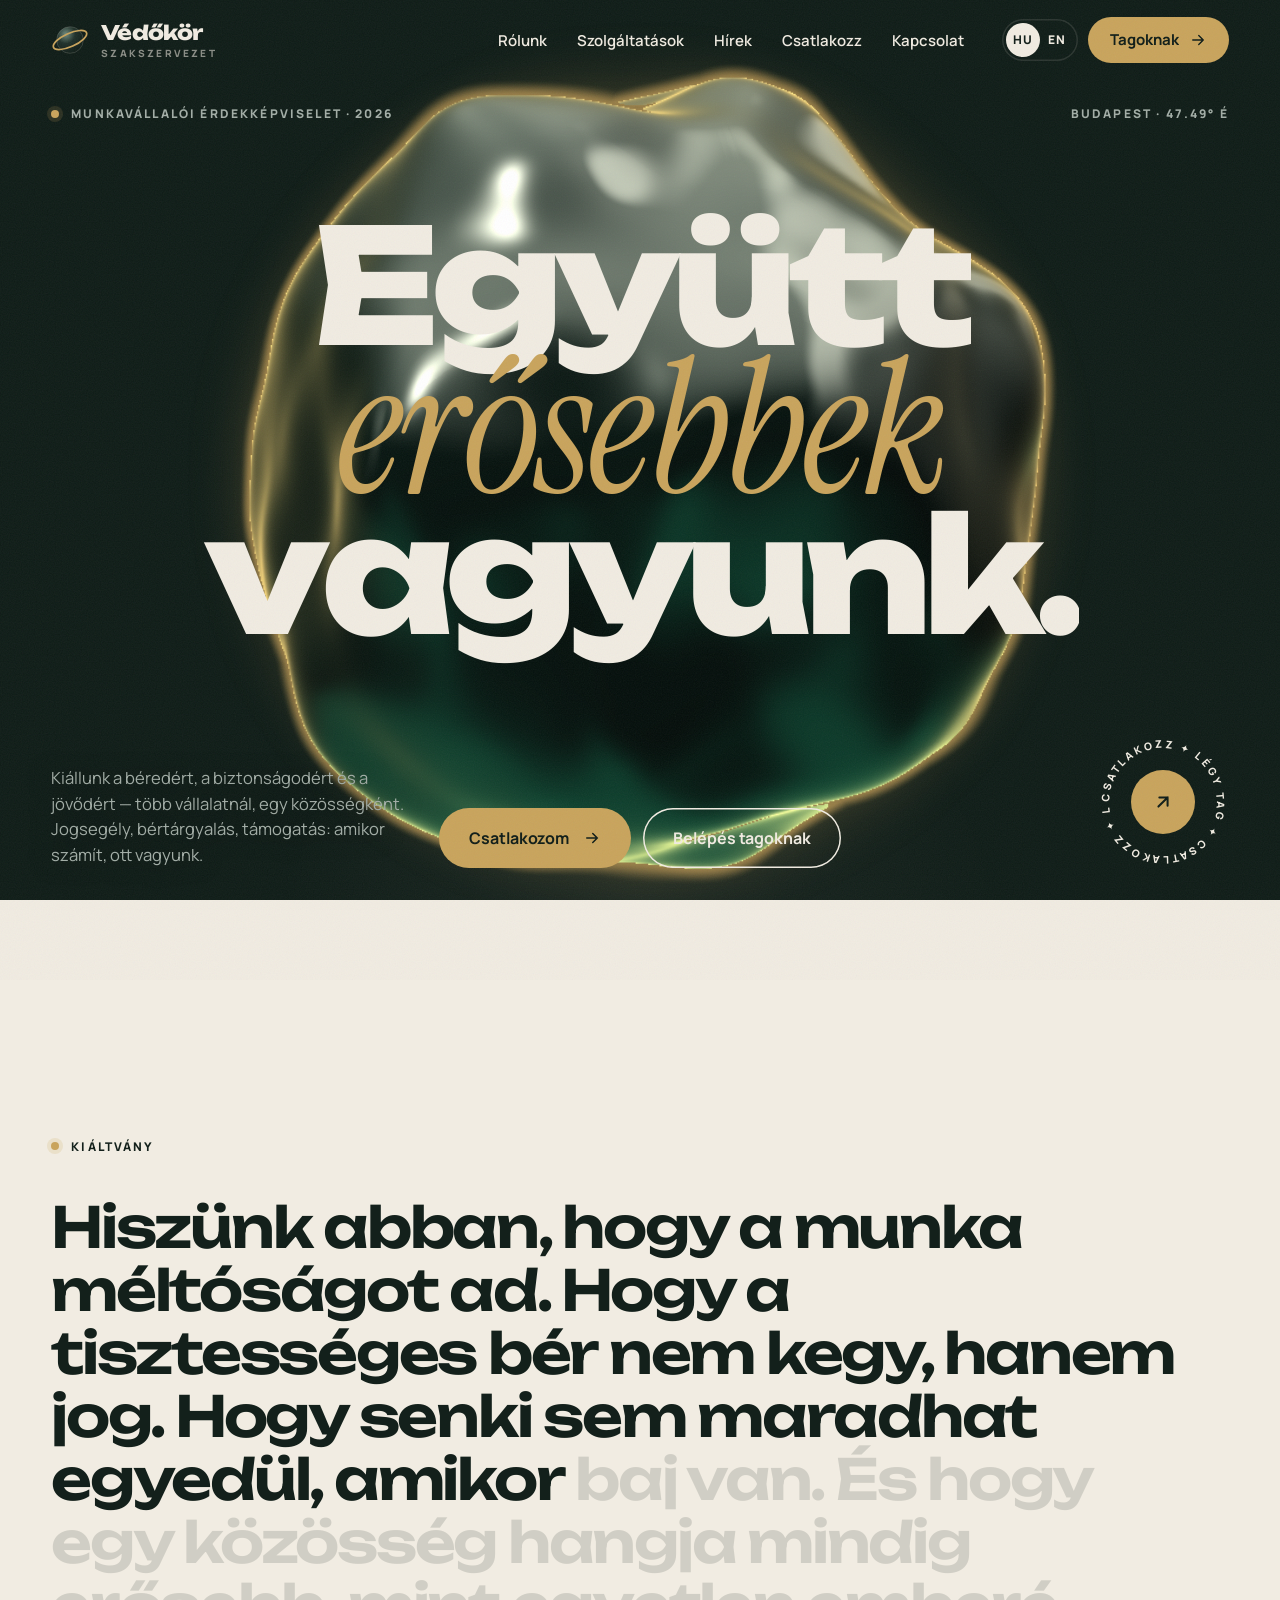
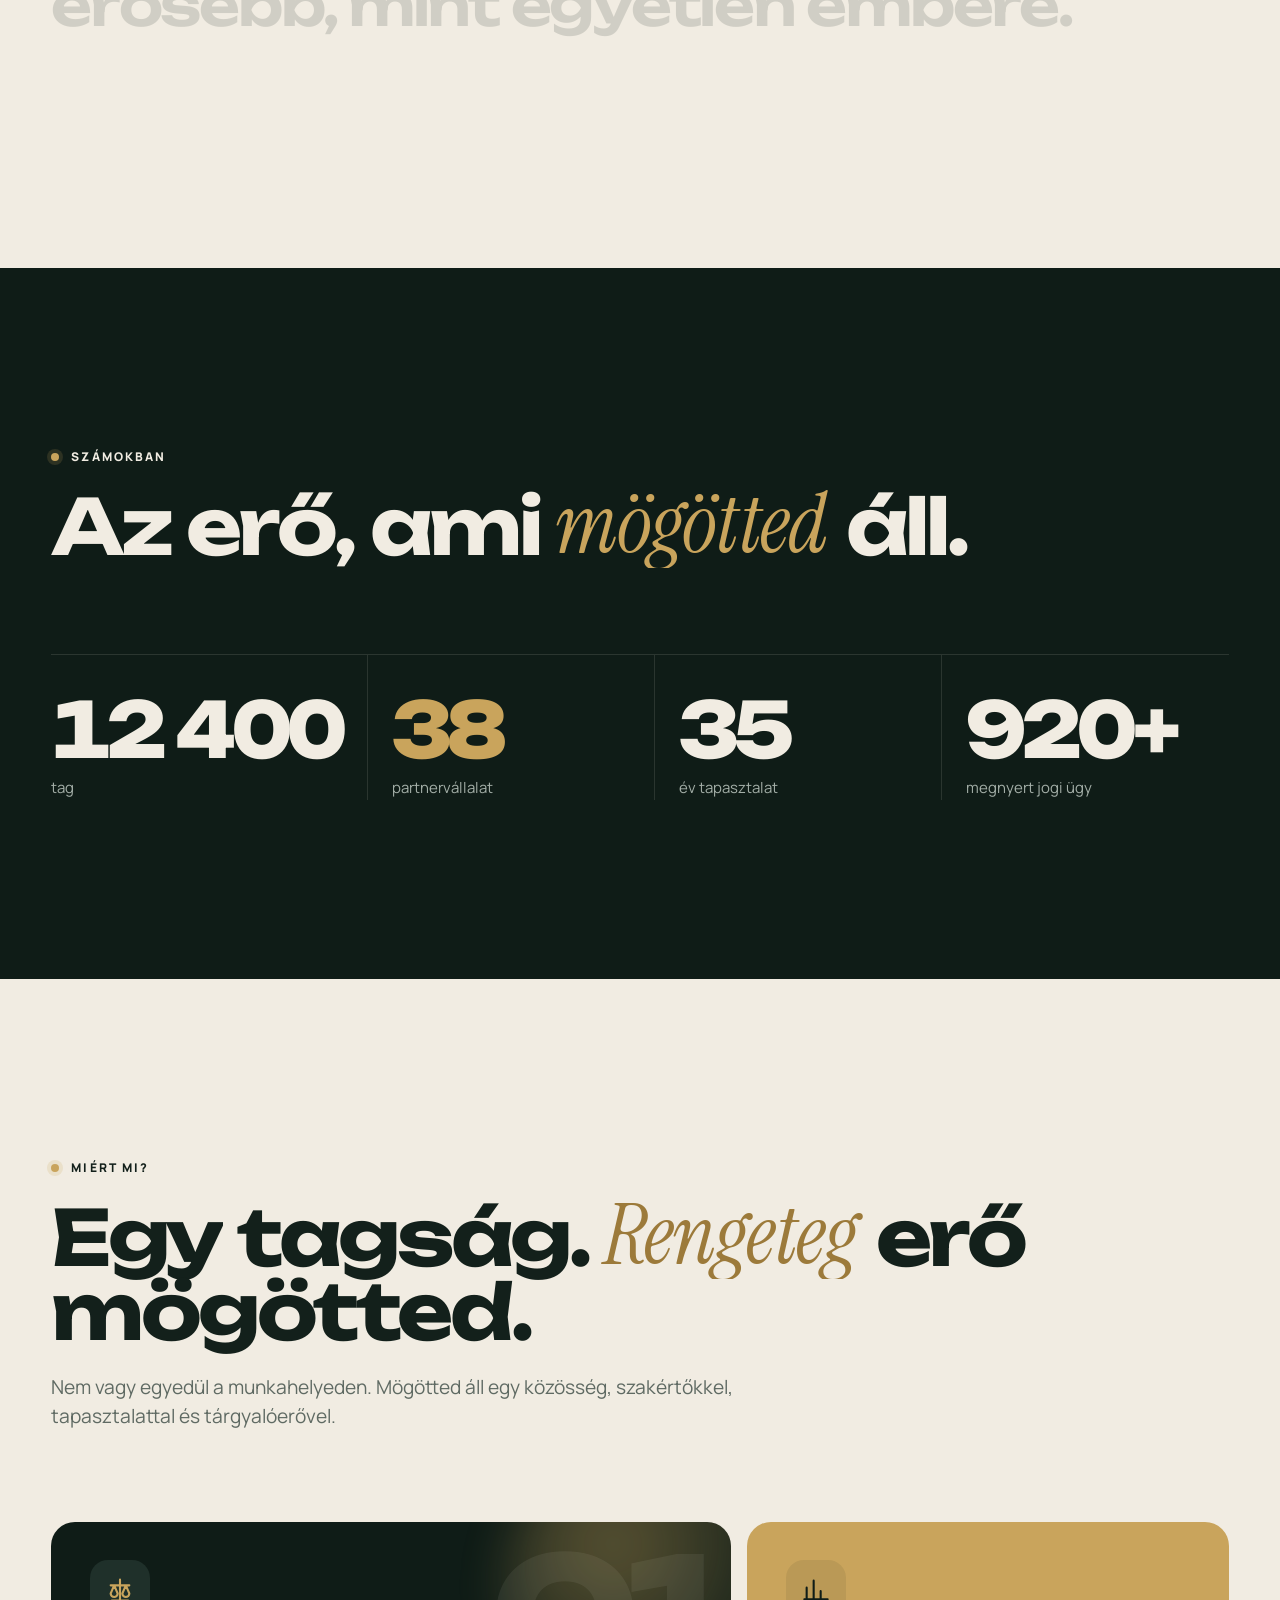
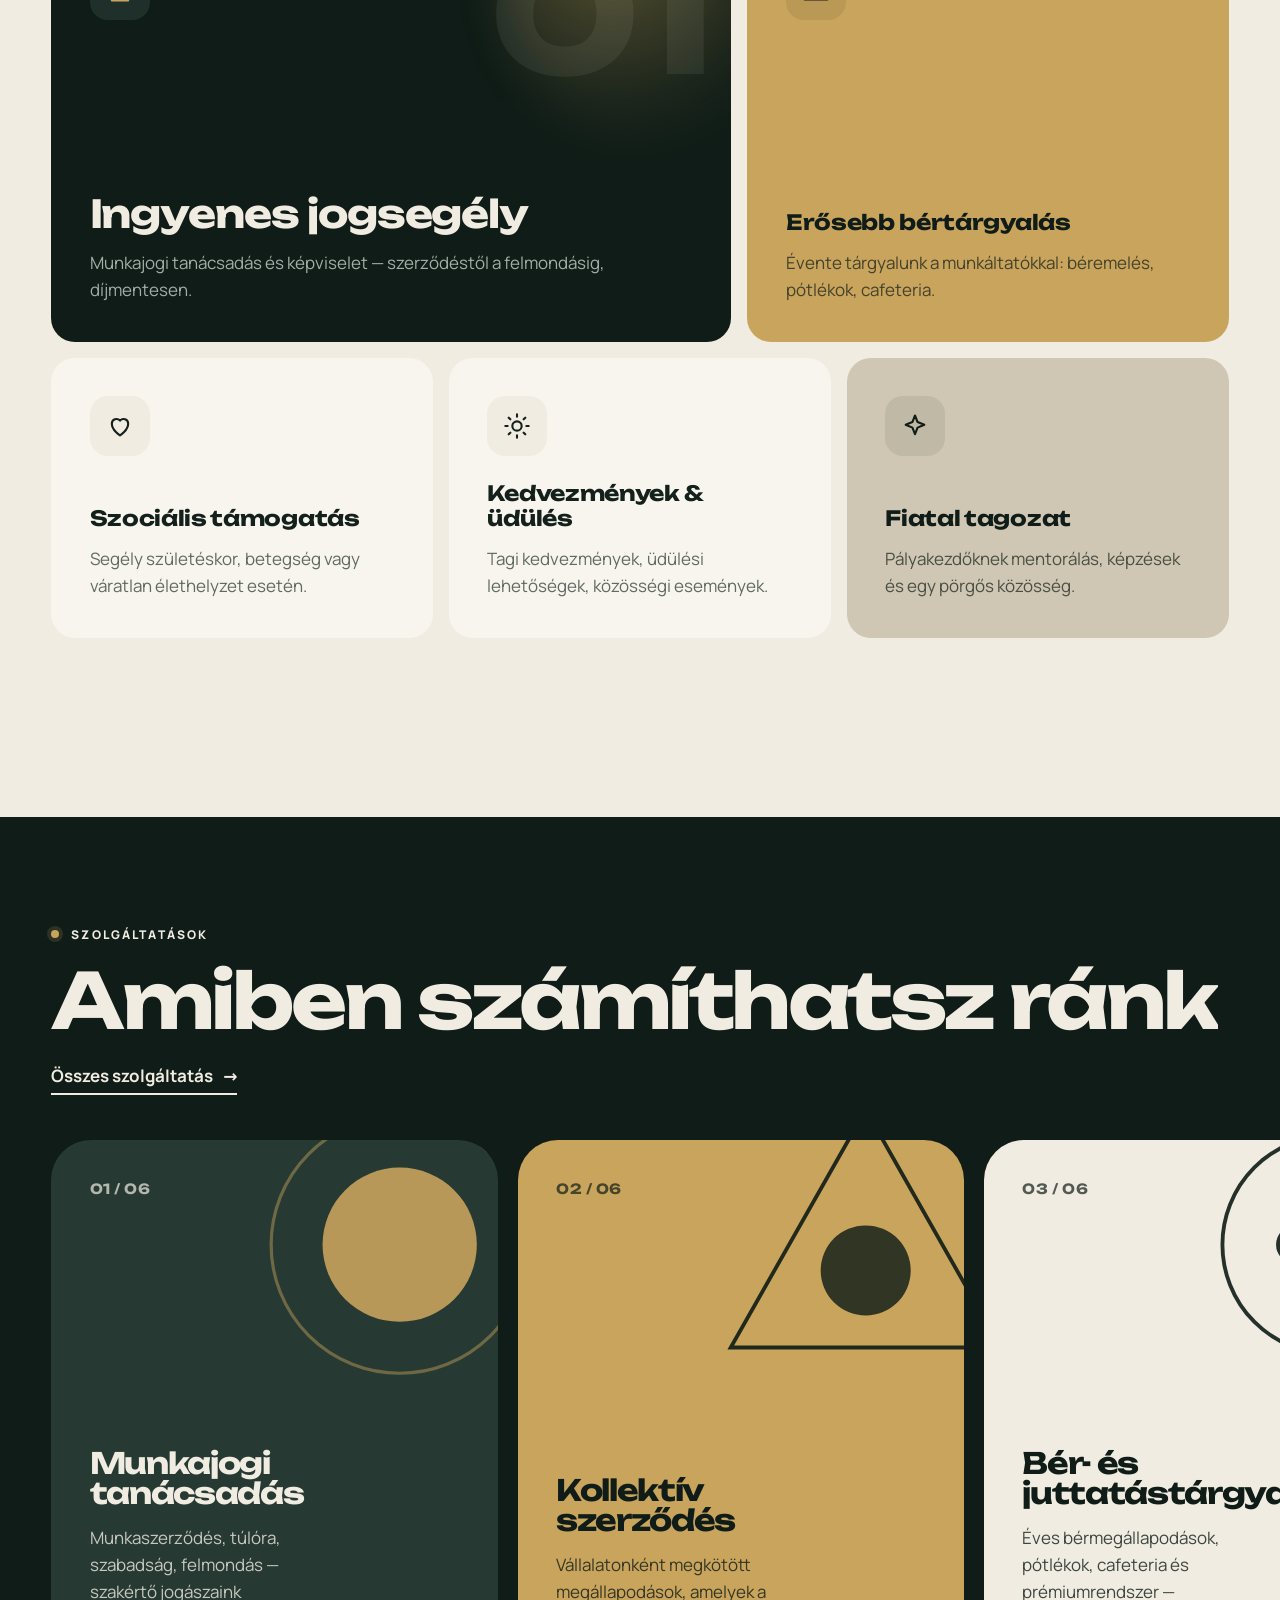
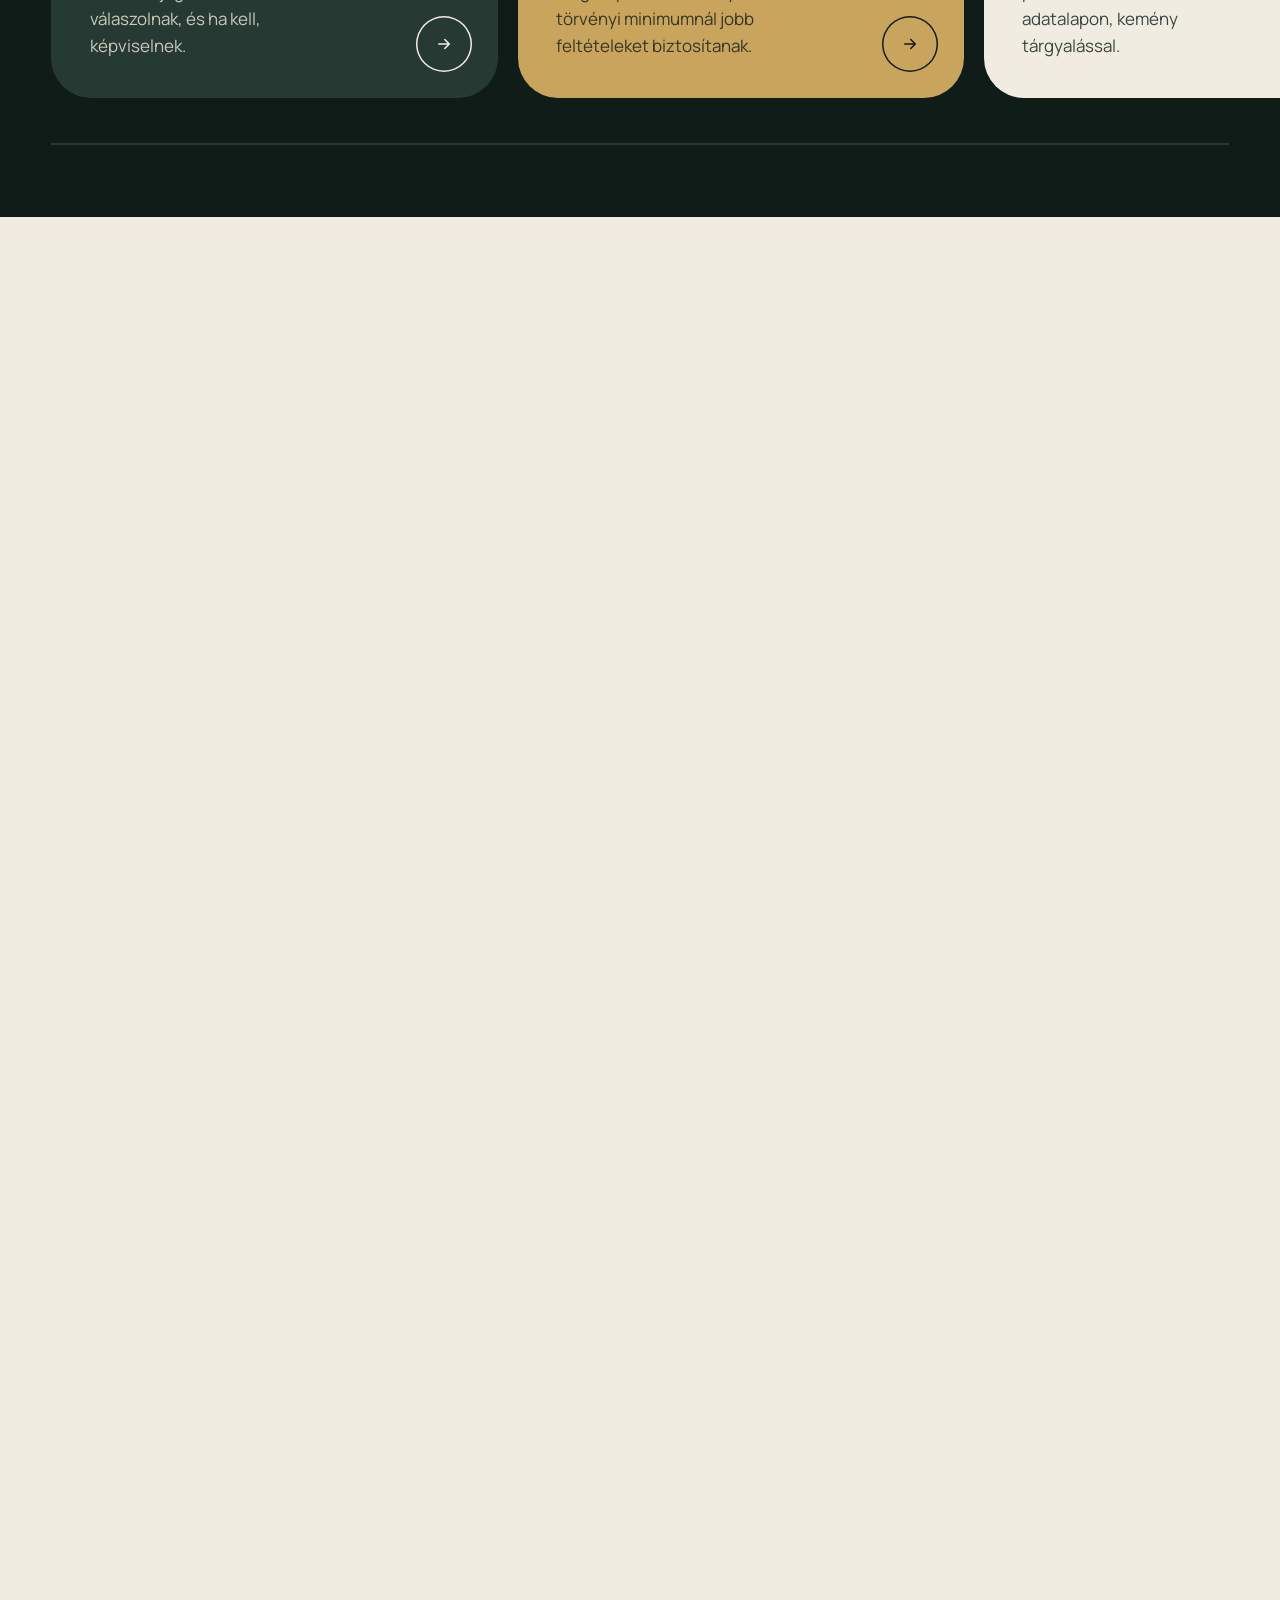
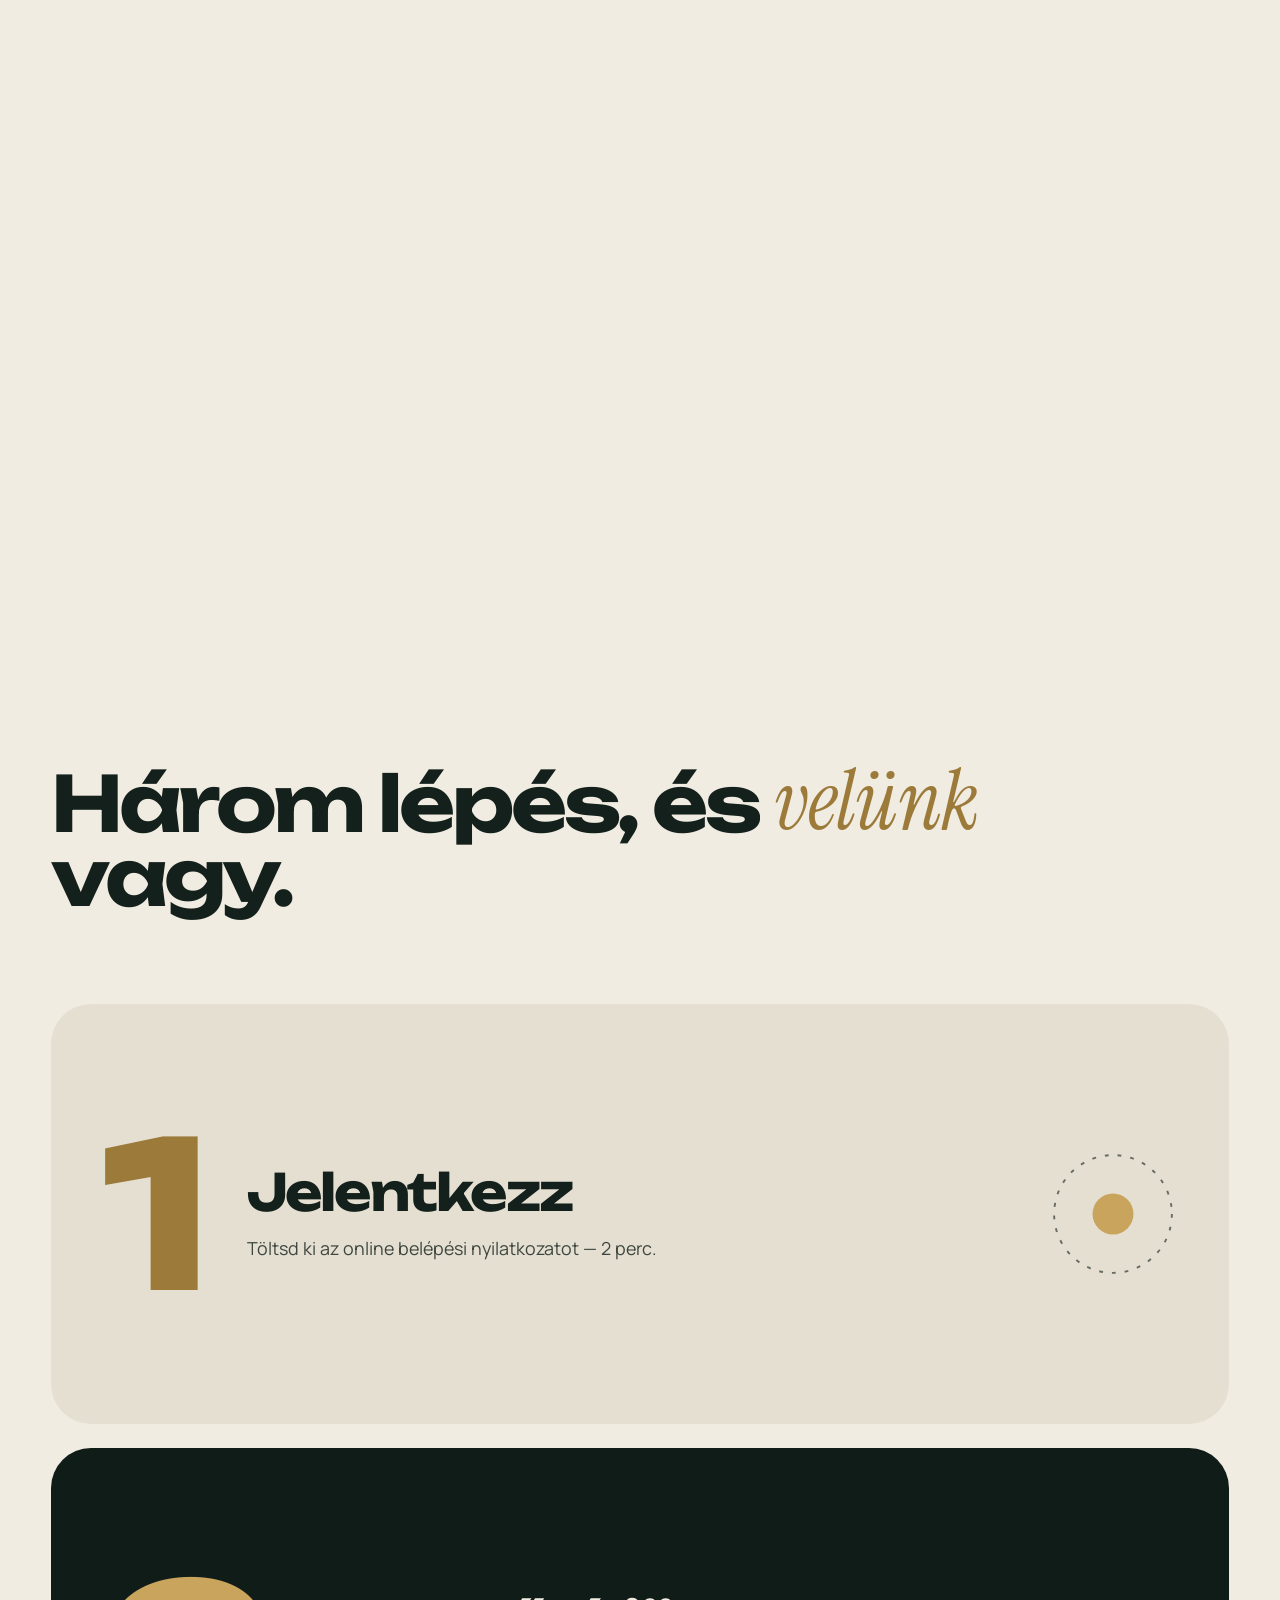
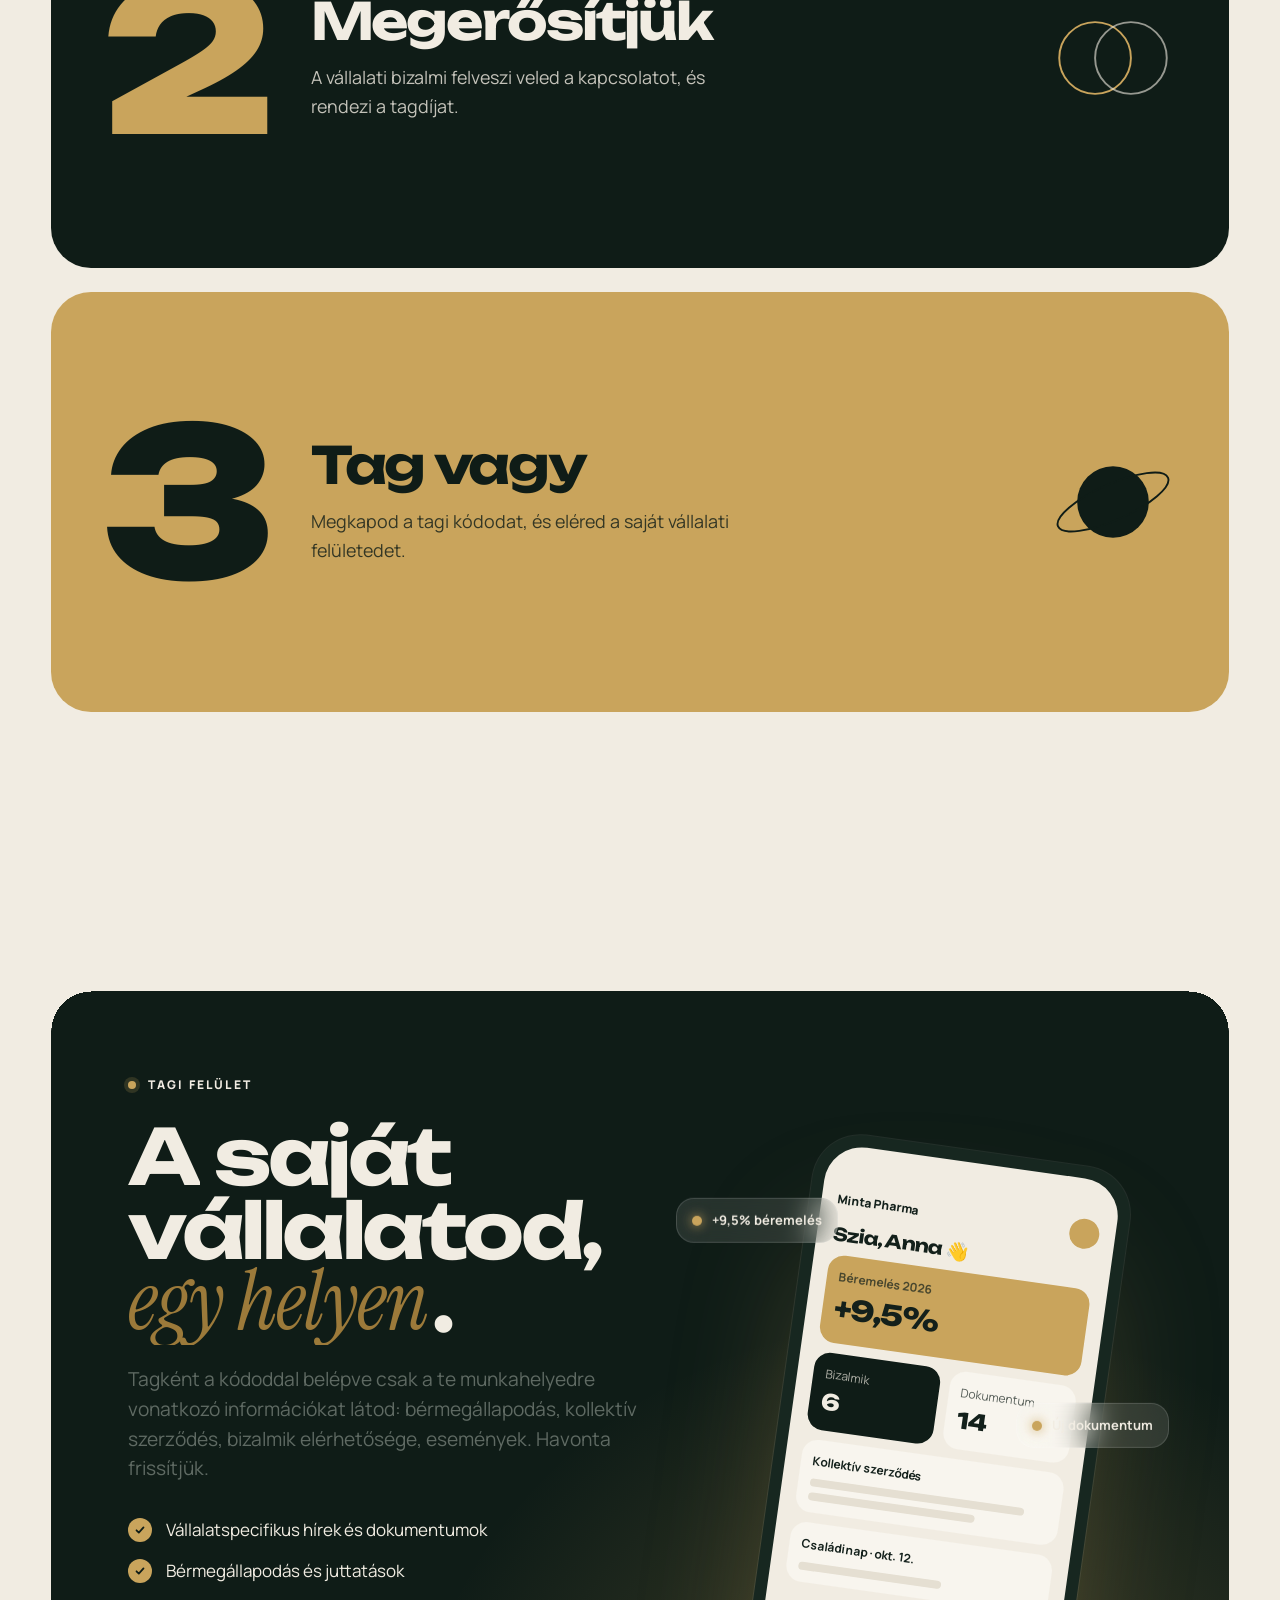
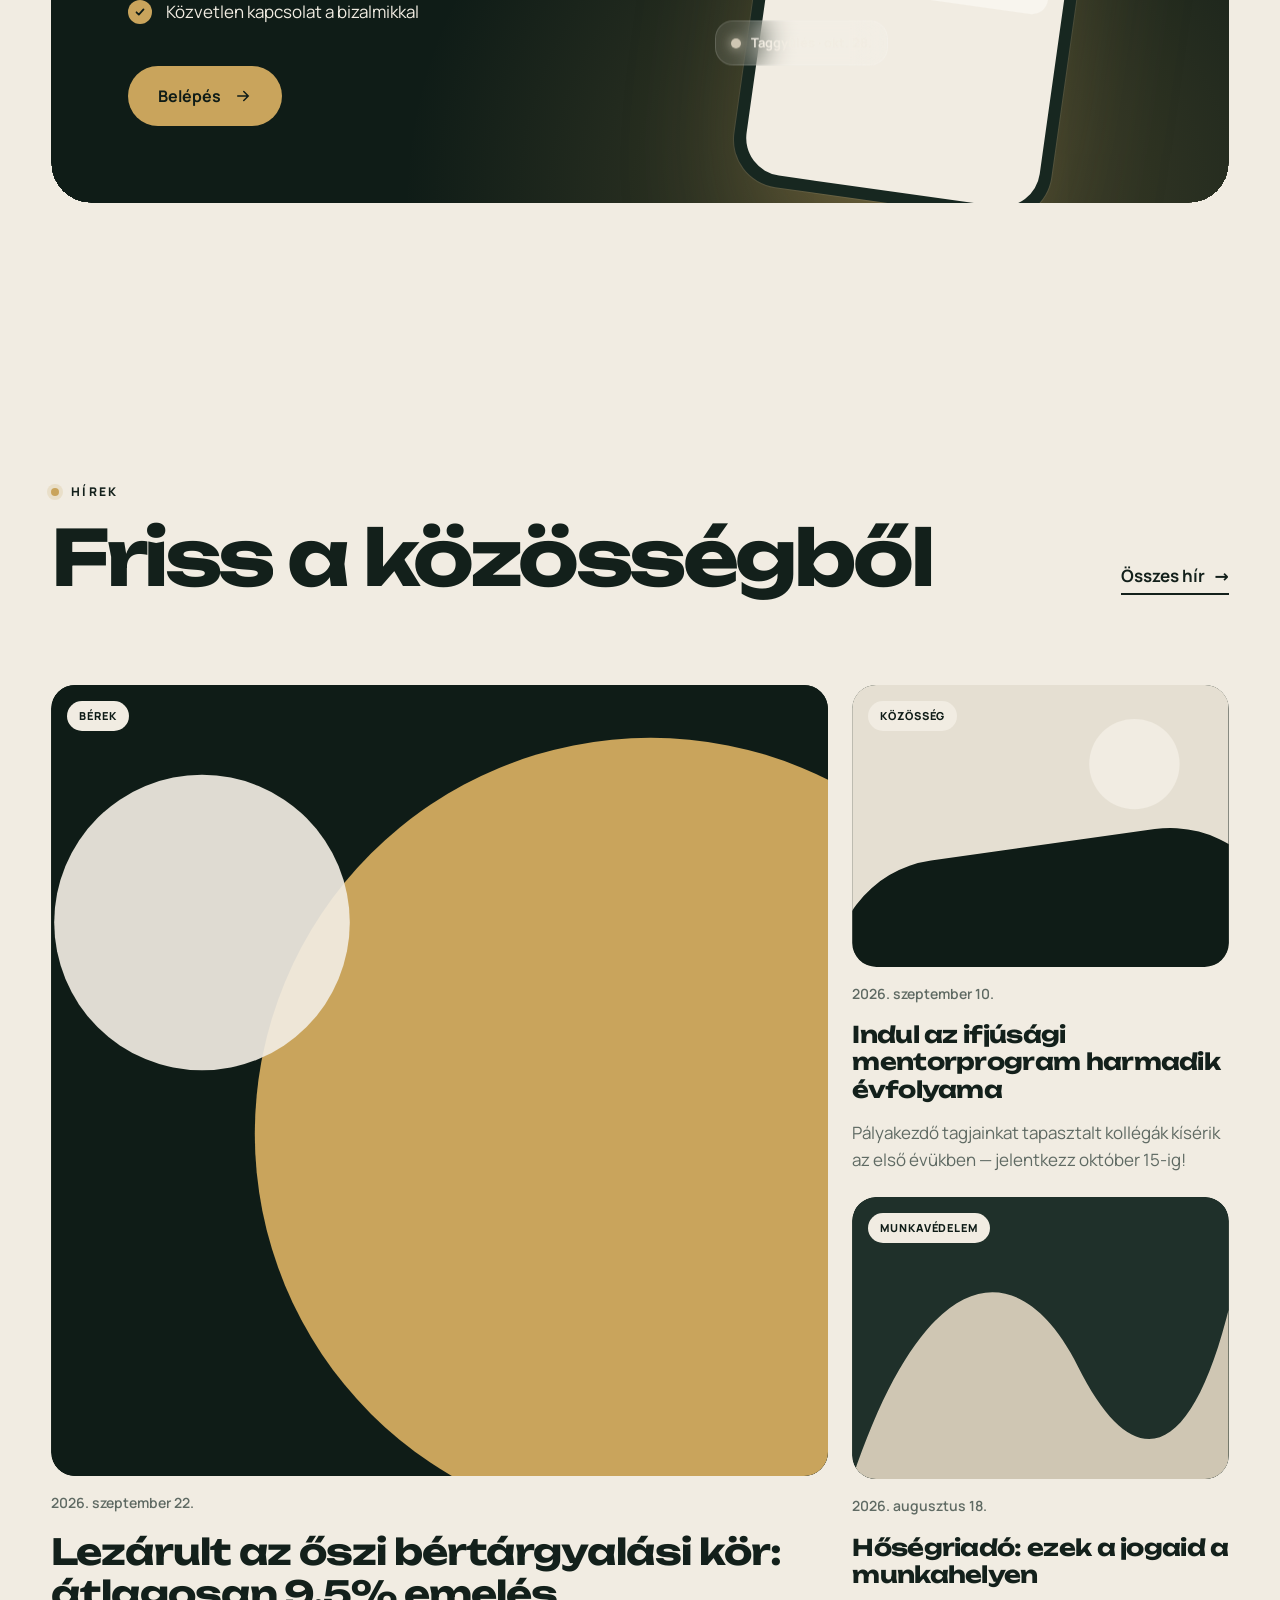
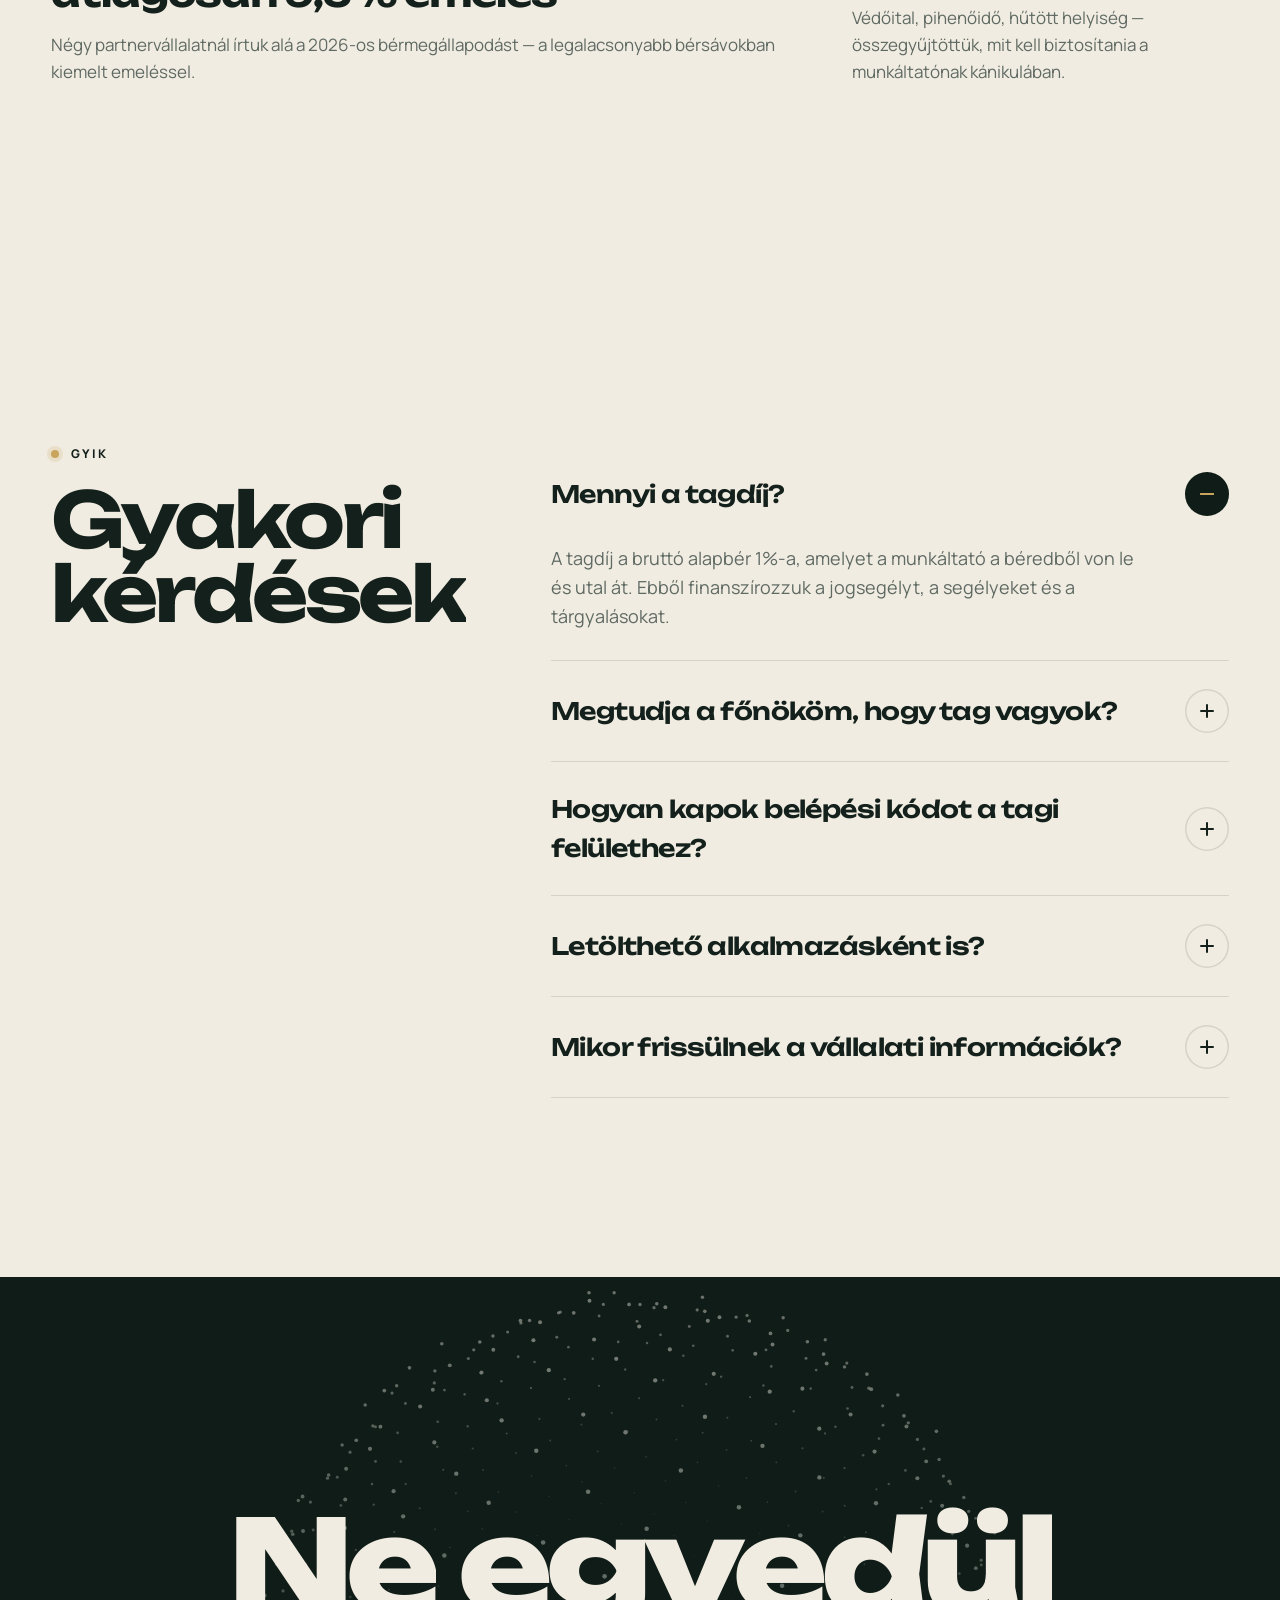
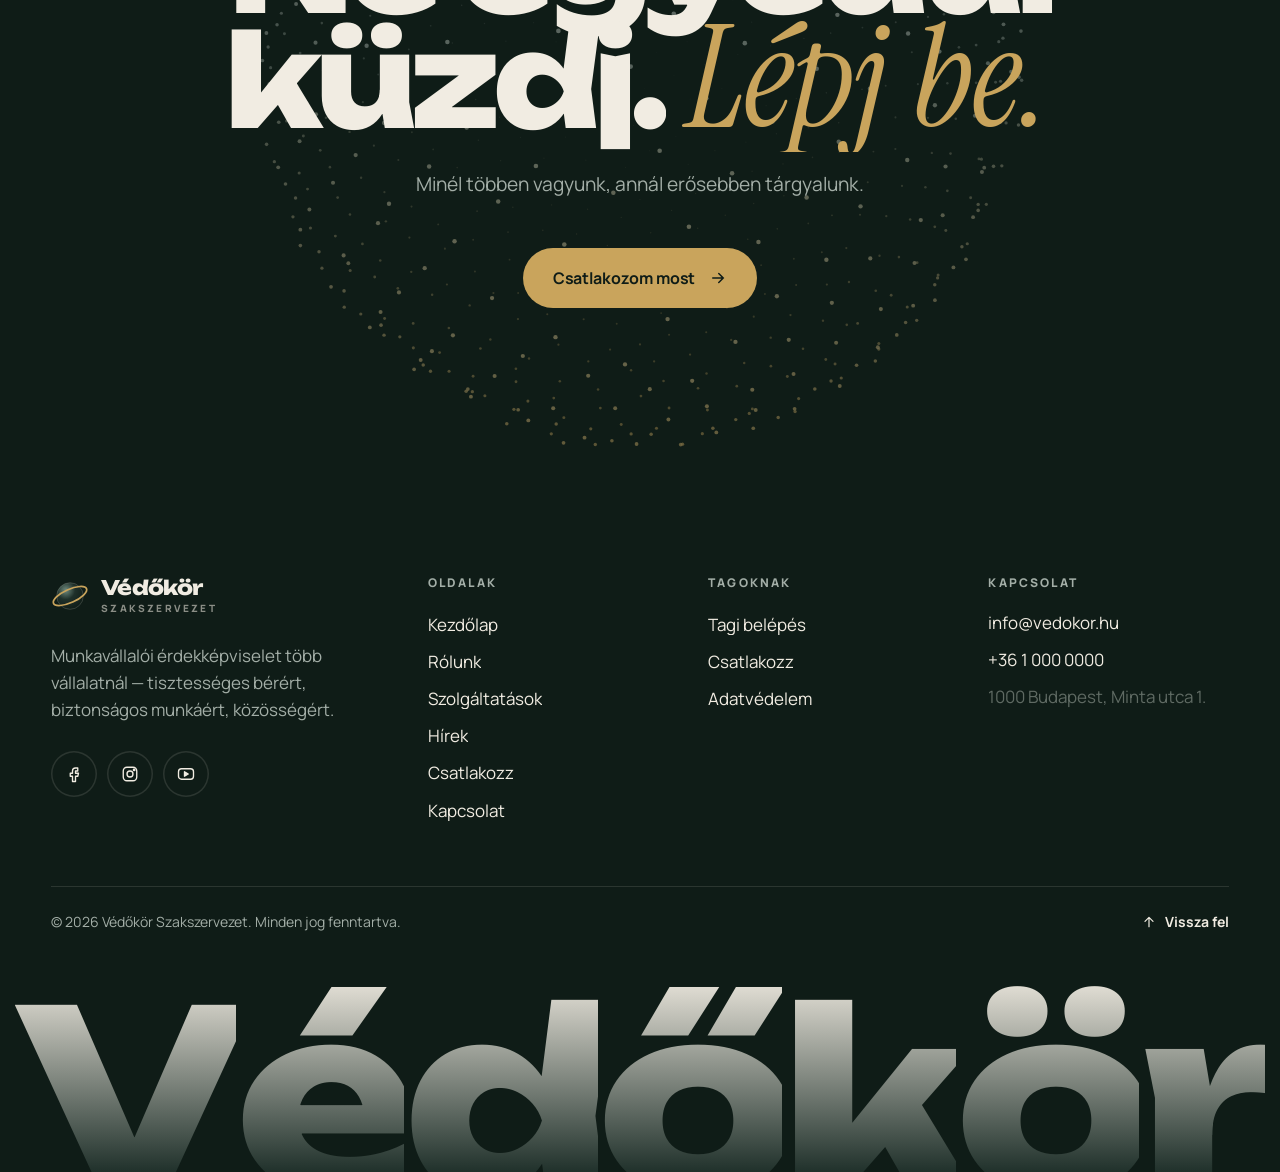
==== index.html @ 0ac4b4dc "Hero teljesítmény-optimalizálás változatlan kinézettel - WebGL gömb: pixelkeret (retina helyett fels" ====
<!doctype html>
<html lang="hu" class="no-js">
<head>
  <meta charset="utf-8">
  <meta name="viewport" content="width=device-width, initial-scale=1, viewport-fit=cover">
  <title>Védőkör Szakszervezet</title>
  <meta name="description" content="Munkavállalói érdekképviselet több vállalatnál — jogsegély, bértárgyalás, szociális támogatás és vállalatonkénti tagi felület.">
  <meta name="theme-color" content="#0f1c17">
  <link rel="canonical" href="https://protection-orb.vercel.app/">
  <meta property="og:type" content="website">
  <meta property="og:site_name" content="Védőkör Szakszervezet">
  <meta property="og:title" content="Védőkör Szakszervezet — Együtt erősebbek vagyunk">
  <meta property="og:description" content="Munkavállalói érdekképviselet több vállalatnál — jogsegély, bértárgyalás, szociális támogatás és vállalatonkénti tagi felület.">
  <meta property="og:url" content="https://protection-orb.vercel.app/">
  <meta property="og:image" content="https://protection-orb.vercel.app/assets/img/og.png">
  <meta property="og:locale" content="hu_HU">
  <meta property="og:locale:alternate" content="en_GB">
  <meta name="twitter:card" content="summary_large_image">
  <link rel="manifest" href="manifest.webmanifest">
  <link rel="icon" href="assets/img/icon.svg" type="image/svg+xml">
  <link rel="apple-touch-icon" href="assets/img/icon-192.png">
  <link rel="preload" href="assets/fonts/Unbounded-normal-latin.woff2" as="font" type="font/woff2" crossorigin>
  <link rel="preload" href="assets/fonts/Manrope-normal-latin.woff2" as="font" type="font/woff2" crossorigin>
  <link rel="stylesheet" href="assets/css/fonts.css?v=8">
  <link rel="stylesheet" href="assets/css/style.css?v=8">
</head>
<body data-page="home">
<main id="main">

  <!-- HERO -->
  <section class="hero dark hero-intro">
    <div class="hero-gl" aria-hidden="true"><canvas data-gl-orb></canvas></div>
    <div class="container hero-inner">
      <div class="hero-top">
        <span class="eyebrow" data-i18n="hero.eyebrow"></span>
        <span data-i18n="hero.loc"></span>
      </div>
      <h1 class="hero-title" data-split="chars" data-split-manual data-i18n-html="hero.title"></h1>
      <div class="hero-foot">
        <p class="lead" data-i18n="hero.lead"></p>
        <div class="hero-ctas">
          <a class="btn btn--volt" href="join.html" data-magnetic><span class="roll"><span data-i18n="hero.cta.join"></span></span><svg class="arrow" width="18" height="18" viewBox="0 0 24 24" fill="none" stroke="currentColor" stroke-width="2" stroke-linecap="round"><path d="M5 12h14M13 6l6 6-6 6"/></svg></a>
          <a class="btn btn--ghost" href="login.html" data-magnetic><span class="roll"><span data-i18n="hero.cta.members"></span></span></a>
        </div>
        <a class="hero-badge" href="join.html" data-magnetic="0.25" data-i18n-attr="aria-label:hero.cta.join">
          <svg class="ring" viewBox="0 0 132 132" aria-hidden="true"><defs><path id="circ" d="M66 66 m-54 0 a54 54 0 1 1 108 0 a54 54 0 1 1 -108 0"/></defs><text><textPath href="#circ" data-i18n="hero.badge"></textPath></text></svg>
          <span class="core"><svg width="22" height="22" viewBox="0 0 24 24" fill="none" stroke="currentColor" stroke-width="2.2" stroke-linecap="round"><path d="M7 17 17 7M8 7h9v9"/></svg></span>
        </a>
      </div>
    </div>
  </section>


  <!-- MANIFESTO -->
  <section class="manifesto">
    <div class="container">
      <span class="eyebrow reveal" data-i18n="manifesto.eyebrow"></span>
      <p class="manifesto-text" data-manifesto data-i18n="manifesto.text"></p>
    </div>
  </section>

  <!-- NUMBERS -->
  <section class="section dark">
    <div class="container">
      <div class="section-head">
        <span class="eyebrow reveal" data-i18n="numbers.eyebrow"></span>
        <h2 class="h-l" data-split data-i18n-html="numbers.title"></h2>
      </div>
      <div class="numbers">
        <div class="num reveal"><b data-count="12400"></b><span data-i18n="stats.members"></span></div>
        <div class="num reveal" style="--d:.1s"><b data-count="38"></b><span data-i18n="stats.companies"></span></div>
        <div class="num reveal" style="--d:.2s"><b data-count="35"></b><span data-i18n="stats.years"></span></div>
        <div class="num reveal" style="--d:.3s"><b data-count="920" data-suffix="+"></b><span data-i18n="stats.cases"></span></div>
      </div>
    </div>
  </section>

  <!-- WHY / BENTO -->
  <section class="section">
    <div class="container">
      <div class="section-head">
        <span class="eyebrow reveal" data-i18n="why.eyebrow"></span>
        <h2 class="h-l" data-split data-i18n-html="why.title"></h2>
        <p class="lead muted reveal" data-i18n="why.lead"></p>
      </div>
      <div class="bento">
        <article class="card card--span-7 card--ink card--feature reveal" data-tilt>
          <span class="card-orb" aria-hidden="true"></span>
          <span class="big-num" aria-hidden="true">01</span>
          <div class="icon"><svg viewBox="0 0 24 24" fill="none" stroke="currentColor" stroke-width="1.8" stroke-linecap="round" stroke-linejoin="round"><path d="M12 3v18M5 21h14M4 8h16M7 8l-3 7a3 3 0 0 0 6 0L7 8Zm10 0-3 7a3 3 0 0 0 6 0l-3-7Z"/></svg></div>
          <h3 class="h-m" data-i18n="why.1.t"></h3>
          <p data-i18n="why.1.d"></p>
        </article>
        <article class="card card--span-5 card--volt reveal" style="--d:.1s" data-tilt>
          <div class="icon"><svg viewBox="0 0 24 24" fill="none" stroke="currentColor" stroke-width="1.8" stroke-linecap="round" stroke-linejoin="round"><path d="M4 20V10M10 20V4M16 20v-7M22 20H2"/></svg></div>
          <h3 class="h-s" data-i18n="why.2.t"></h3>
          <p data-i18n="why.2.d"></p>
        </article>
        <article class="card card--span-4 reveal" data-tilt>
          <div class="icon"><svg viewBox="0 0 24 24" fill="none" stroke="currentColor" stroke-width="1.8" stroke-linecap="round" stroke-linejoin="round"><path d="M12 20s-7-4.4-7-10a4 4 0 0 1 7-2.6A4 4 0 0 1 19 10c0 5.6-7 10-7 10Z"/></svg></div>
          <h3 class="h-s" data-i18n="why.3.t"></h3>
          <p data-i18n="why.3.d"></p>
        </article>
        <article class="card card--span-4 reveal" style="--d:.1s" data-tilt>
          <div class="icon"><svg viewBox="0 0 24 24" fill="none" stroke="currentColor" stroke-width="1.8" stroke-linecap="round" stroke-linejoin="round"><circle cx="12" cy="12" r="4"/><path d="M12 2v2M12 20v2M4.9 4.9l1.4 1.4M17.7 17.7l1.4 1.4M2 12h2M20 12h2M4.9 19.1l1.4-1.4M17.7 6.3l1.4-1.4"/></svg></div>
          <h3 class="h-s" data-i18n="why.4.t"></h3>
          <p data-i18n="why.4.d"></p>
        </article>
        <article class="card card--span-4 card--violet reveal" style="--d:.2s" data-tilt>
          <div class="icon"><svg viewBox="0 0 24 24" fill="none" stroke="currentColor" stroke-width="1.8" stroke-linecap="round" stroke-linejoin="round"><path d="M12 3l2.2 5.6L20 11l-5.8 2.4L12 19l-2.2-5.6L4 11l5.8-2.4L12 3Z"/></svg></div>
          <h3 class="h-s" data-i18n="why.5.t"></h3>
          <p data-i18n="why.5.d"></p>
        </article>
      </div>
    </div>
  </section>

  <!-- SERVICES: horizontal -->
  <section class="hs dark" data-hs aria-labelledby="svc-title">
    <div class="container hs-head">
      <div style="display:grid;gap:20px">
        <span class="eyebrow" data-i18n="svc.eyebrow"></span>
        <h2 class="h-l" id="svc-title" data-split data-i18n="svc.title"></h2>
      </div>
      <a class="link-arrow" href="services.html"><span data-i18n="svc.more"></span> →</a>
    </div>
    <div class="hs-viewport">
      <div class="hs-track">
        <a class="hs-card" href="services.html" data-cursor="cursor.open">
          <svg class="shape" viewBox="0 0 100 100" aria-hidden="true"><circle cx="50" cy="50" r="40" fill="none" stroke="currentColor" stroke-width="1" opacity=".5"/><circle cx="50" cy="50" r="24" fill="currentColor"/></svg>
          <span class="n">01 / 06</span>
          <h3 data-i18n="svc.1.t"></h3>
          <p data-i18n="svc.1.d"></p>
          <span class="go" aria-hidden="true"><svg width="18" height="18" viewBox="0 0 24 24" fill="none" stroke="currentColor" stroke-width="2" stroke-linecap="round"><path d="M5 12h14M13 6l6 6-6 6"/></svg></span>
        </a>
        <a class="hs-card" href="services.html" data-cursor="cursor.open">
          <svg class="shape" viewBox="0 0 100 100" aria-hidden="true"><path d="M50 8 L92 82 H8Z" fill="none" stroke="currentColor" stroke-width="1.2"/><circle cx="50" cy="58" r="14" fill="currentColor" opacity=".9"/></svg>
          <span class="n">02 / 06</span>
          <h3 data-i18n="svc.2.t"></h3>
          <p data-i18n="svc.2.d"></p>
          <span class="go" aria-hidden="true"><svg width="18" height="18" viewBox="0 0 24 24" fill="none" stroke="currentColor" stroke-width="2" stroke-linecap="round"><path d="M5 12h14M13 6l6 6-6 6"/></svg></span>
        </a>
        <a class="hs-card" href="services.html" data-cursor="cursor.open">
          <svg class="shape" viewBox="0 0 100 100" aria-hidden="true"><rect x="16" y="16" width="68" height="68" rx="34" fill="none" stroke="currentColor" stroke-width="1.2"/><rect x="36" y="36" width="28" height="28" rx="6" fill="currentColor" transform="rotate(45 50 50)"/></svg>
          <span class="n">03 / 06</span>
          <h3 data-i18n="svc.3.t"></h3>
          <p data-i18n="svc.3.d"></p>
          <span class="go" aria-hidden="true"><svg width="18" height="18" viewBox="0 0 24 24" fill="none" stroke="currentColor" stroke-width="2" stroke-linecap="round"><path d="M5 12h14M13 6l6 6-6 6"/></svg></span>
        </a>
        <a class="hs-card" href="services.html" data-cursor="cursor.open">
          <svg class="shape" viewBox="0 0 100 100" aria-hidden="true"><circle cx="38" cy="50" r="28" fill="currentColor" opacity=".9"/><circle cx="62" cy="50" r="28" fill="none" stroke="currentColor" stroke-width="1.2"/></svg>
          <span class="n">04 / 06</span>
          <h3 data-i18n="svc.4.t"></h3>
          <p data-i18n="svc.4.d"></p>
          <span class="go" aria-hidden="true"><svg width="18" height="18" viewBox="0 0 24 24" fill="none" stroke="currentColor" stroke-width="2" stroke-linecap="round"><path d="M5 12h14M13 6l6 6-6 6"/></svg></span>
        </a>
        <a class="hs-card" href="services.html" data-cursor="cursor.open">
          <svg class="shape" viewBox="0 0 100 100" aria-hidden="true"><path d="M10 70 Q 30 10 50 50 T 90 30" fill="none" stroke="currentColor" stroke-width="6" stroke-linecap="round"/><circle cx="80" cy="76" r="9" fill="currentColor"/></svg>
          <span class="n">05 / 06</span>
          <h3 data-i18n="svc.5.t"></h3>
          <p data-i18n="svc.5.d"></p>
          <span class="go" aria-hidden="true"><svg width="18" height="18" viewBox="0 0 24 24" fill="none" stroke="currentColor" stroke-width="2" stroke-linecap="round"><path d="M5 12h14M13 6l6 6-6 6"/></svg></span>
        </a>
        <a class="hs-card" href="services.html" data-cursor="cursor.open">
          <svg class="shape" viewBox="0 0 100 100" aria-hidden="true"><circle cx="50" cy="50" r="30" fill="currentColor" opacity=".9"/><ellipse cx="50" cy="50" rx="47" ry="13" fill="none" stroke="currentColor" stroke-width="1.2" transform="rotate(-24 50 50)"/></svg>
          <span class="n">06 / 06</span>
          <h3 data-i18n="svc.6.t"></h3>
          <p data-i18n="svc.6.d"></p>
          <span class="go" aria-hidden="true"><svg width="18" height="18" viewBox="0 0 24 24" fill="none" stroke="currentColor" stroke-width="2" stroke-linecap="round"><path d="M5 12h14M13 6l6 6-6 6"/></svg></span>
        </a>
        <div class="hs-end"><a class="hero-badge" href="services.html" data-magnetic="0.25" data-i18n-attr="aria-label:svc.more" style="justify-self:center">
          <svg class="ring" viewBox="0 0 132 132" aria-hidden="true"><defs><path id="circ2" d="M66 66 m-54 0 a54 54 0 1 1 108 0 a54 54 0 1 1 -108 0"/></defs><text><textPath href="#circ2" data-i18n="hero.badge"></textPath></text></svg>
          <span class="core"><svg width="22" height="22" viewBox="0 0 24 24" fill="none" stroke="currentColor" stroke-width="2.2" stroke-linecap="round"><path d="M5 12h14M13 6l6 6-6 6"/></svg></span>
        </a></div>
      </div>
    </div>
    <div class="container"><div class="hs-progress" aria-hidden="true"><i></i></div></div>
  </section>

  <!-- STEPS: stacking -->
  <section class="section">
    <div class="container">
      <div class="section-head">
        <span class="eyebrow reveal" data-i18n="steps.eyebrow"></span>
        <h2 class="h-l" data-split data-i18n-html="steps.title"></h2>
      </div>
      <div class="stack">
        <article class="stack-card" style="--i:0">
          <span class="num-big">1</span>
          <div><h3 data-i18n="steps.1.t"></h3><p data-i18n="steps.1.d"></p></div>
          <svg class="stack-ico" viewBox="0 0 100 100" aria-hidden="true"><circle cx="50" cy="50" r="46" fill="none" stroke="currentColor" stroke-width="1.5" stroke-dasharray="3 7" opacity=".6"/><circle cx="50" cy="50" r="16" fill="#c9a45c"/></svg>
        </article>
        <article class="stack-card" style="--i:1">
          <span class="num-big">2</span>
          <div><h3 data-i18n="steps.2.t"></h3><p data-i18n="steps.2.d"></p></div>
          <svg class="stack-ico" viewBox="0 0 100 100" aria-hidden="true"><circle cx="36" cy="50" r="28" fill="none" stroke="#c9a45c" stroke-width="1.5"/><circle cx="64" cy="50" r="28" fill="none" stroke="currentColor" stroke-width="1.5" opacity=".6"/></svg>
        </article>
        <article class="stack-card" style="--i:2">
          <span class="num-big">3</span>
          <div><h3 data-i18n="steps.3.t"></h3><p data-i18n="steps.3.d"></p></div>
          <svg class="stack-ico" viewBox="0 0 100 100" aria-hidden="true"><circle cx="50" cy="50" r="28" fill="currentColor"/><ellipse cx="50" cy="50" rx="47" ry="14" fill="none" stroke="currentColor" stroke-width="1.5" transform="rotate(-24 50 50)"/></svg>
        </article>
      </div>
    </div>
  </section>

  <!-- PORTAL TEASER -->
  <section class="section--tight">
    <div class="container">
      <div class="teaser reveal-clip">
        <div>
          <span class="eyebrow" data-i18n="portal.teaser.eyebrow"></span>
          <h2 class="h-l" style="margin-top:24px" data-split data-i18n-html="portal.teaser.title"></h2>
          <p class="lead muted" style="margin-top:24px" data-i18n="portal.teaser.lead"></p>
          <ul class="checklist">
            <li data-i18n="portal.teaser.l1"></li>
            <li data-i18n="portal.teaser.l2"></li>
            <li data-i18n="portal.teaser.l3"></li>
          </ul>
          <a class="btn btn--volt" href="login.html" data-magnetic><span class="roll"><span data-i18n="portal.teaser.cta"></span></span><svg class="arrow" width="18" height="18" viewBox="0 0 24 24" fill="none" stroke="currentColor" stroke-width="2" stroke-linecap="round"><path d="M5 12h14M13 6l6 6-6 6"/></svg></a>
        </div>
        <div class="phone-wrap" aria-hidden="true">
          <div class="phone">
            <div class="phone-screen">
              <div class="ps-top"><span style="font-weight:800">Minta Pharma</span><span class="ps-avatar"></span></div>
              <div class="ps-title">Szia, Anna 👋</div>
              <div class="ps-card volt"><div style="font-weight:700;opacity:.7">Béremelés 2026</div><div class="ps-big">+9,5%</div></div>
              <div class="ps-row">
                <div class="ps-card ink"><div style="opacity:.7">Bizalmik</div><div class="ps-big" style="font-size:22px">6</div></div>
                <div class="ps-card"><div style="opacity:.7">Dokumentum</div><div class="ps-big" style="font-size:22px">14</div></div>
              </div>
              <div class="ps-card"><div style="font-weight:700;margin-bottom:8px">Kollektív szerződés</div><div class="ps-bar" style="width:90%"></div><div class="ps-bar" style="width:70%;margin-top:6px"></div></div>
              <div class="ps-card"><div style="font-weight:700;margin-bottom:8px">Családi nap · okt. 12.</div><div class="ps-bar" style="width:60%"></div></div>
            </div>
          </div>
          <div class="float-chip c1" data-speed="1.2"><i></i>+9,5% béremelés</div>
          <div class="float-chip c2" data-speed="-0.8"><i></i>Új dokumentum</div>
          <div class="float-chip c3" data-speed="0.6"><i></i>Taggyűlés · okt. 28.</div>
        </div>
      </div>
    </div>
  </section>

  <!-- NEWS -->
  <section class="section">
    <div class="container">
      <div class="section-head section-head--row">
        <div style="display:grid;gap:20px">
          <span class="eyebrow reveal" data-i18n="news.eyebrow"></span>
          <h2 class="h-l" data-split data-i18n="news.title"></h2>
        </div>
        <a class="link-arrow reveal" href="news.html"><span data-i18n="news.all"></span> →</a>
      </div>
      <div class="news-grid" data-news-latest></div>
    </div>
  </section>


  <!-- FAQ -->
  <section class="section">
    <div class="container faq-wrap">
      <div style="display:grid;gap:20px;align-content:start">
        <span class="eyebrow reveal" data-i18n="faq.eyebrow"></span>
        <h2 class="h-l" data-split data-i18n="faq.title"></h2>
      </div>
      <div class="faq reveal">
        <details open><summary><span data-i18n="faq.1.q"></span><span class="plus"></span></summary><p class="answer" data-i18n="faq.1.a"></p></details>
        <details><summary><span data-i18n="faq.2.q"></span><span class="plus"></span></summary><p class="answer" data-i18n="faq.2.a"></p></details>
        <details><summary><span data-i18n="faq.3.q"></span><span class="plus"></span></summary><p class="answer" data-i18n="faq.3.a"></p></details>
        <details><summary><span data-i18n="faq.4.q"></span><span class="plus"></span></summary><p class="answer" data-i18n="faq.4.a"></p></details>
        <details><summary><span data-i18n="faq.5.q"></span><span class="plus"></span></summary><p class="answer" data-i18n="faq.5.a"></p></details>
      </div>
    </div>
  </section>

  <section class="cta dark">
    <div class="cta-orb" aria-hidden="true"><canvas data-orb data-count="800"></canvas></div>
    <div class="container">
      <h2 class="h-xl" data-split data-i18n-html="cta.title"></h2>
      <p class="lead reveal" data-i18n="cta.lead"></p>
      <a class="btn btn--volt reveal" href="join.html" data-magnetic><span class="roll"><span data-i18n="cta.btn"></span></span><svg class="arrow" width="18" height="18" viewBox="0 0 24 24" fill="none" stroke="currentColor" stroke-width="2" stroke-linecap="round"><path d="M5 12h14M13 6l6 6-6 6"/></svg></a>
    </div>
  </section>

</main>
<script src="assets/vendor/gsap.min.js" defer></script>
<script src="assets/vendor/ScrollTrigger.min.js" defer></script>
<script src="assets/vendor/lenis.min.js" defer></script>
<script src="assets/js/i18n.js?v=8" defer></script>
<script src="assets/js/orb-gl.js?v=8" defer></script>
<script src="assets/js/app.js?v=8" defer></script>
<script type="application/ld+json">
{"@context":"https://schema.org","@type":"Organization","name":"Védőkör Szakszervezet","url":"https://protection-orb.vercel.app/","logo":"https://protection-orb.vercel.app/assets/img/icon-512.png","email":"info@vedokor.hu","telephone":"+36 1 000 0000","address":{"@type":"PostalAddress","streetAddress":"Minta utca 1.","postalCode":"1000","addressLocality":"Budapest","addressCountry":"HU"}}
</script>
</body>
</html>
---- assets/css/fonts.css ----
/* Önállóan kiszolgált betűtípusok (Google Fonts, OFL) — nincs külső kérés, GDPR-barát. */
@font-face {
  font-family: 'Instrument Serif';
  font-style: italic;
  font-weight: 400;
  font-display: swap;
  src: url(../fonts/InstrumentSerif-italic-latin-ext.woff2) format('woff2');
  unicode-range: U+0100-02BA, U+02BD-02C5, U+02C7-02CC, U+02CE-02D7, U+02DD-02FF, U+0304, U+0308, U+0329, U+1D00-1DBF, U+1E00-1E9F, U+1EF2-1EFF, U+2020, U+20A0-20AB, U+20AD-20C0, U+2113, U+2C60-2C7F, U+A720-A7FF;
}
@font-face {
  font-family: 'Instrument Serif';
  font-style: italic;
  font-weight: 400;
  font-display: swap;
  src: url(../fonts/InstrumentSerif-italic-latin.woff2) format('woff2');
  unicode-range: U+0000-00FF, U+0131, U+0152-0153, U+02BB-02BC, U+02C6, U+02DA, U+02DC, U+0304, U+0308, U+0329, U+2000-206F, U+20AC, U+2122, U+2191, U+2193, U+2212, U+2215, U+FEFF, U+FFFD;
}
@font-face {
  font-family: 'Instrument Serif';
  font-style: normal;
  font-weight: 400;
  font-display: swap;
  src: url(../fonts/InstrumentSerif-normal-latin-ext.woff2) format('woff2');
  unicode-range: U+0100-02BA, U+02BD-02C5, U+02C7-02CC, U+02CE-02D7, U+02DD-02FF, U+0304, U+0308, U+0329, U+1D00-1DBF, U+1E00-1E9F, U+1EF2-1EFF, U+2020, U+20A0-20AB, U+20AD-20C0, U+2113, U+2C60-2C7F, U+A720-A7FF;
}
@font-face {
  font-family: 'Instrument Serif';
  font-style: normal;
  font-weight: 400;
  font-display: swap;
  src: url(../fonts/InstrumentSerif-normal-latin.woff2) format('woff2');
  unicode-range: U+0000-00FF, U+0131, U+0152-0153, U+02BB-02BC, U+02C6, U+02DA, U+02DC, U+0304, U+0308, U+0329, U+2000-206F, U+20AC, U+2122, U+2191, U+2193, U+2212, U+2215, U+FEFF, U+FFFD;
}
@font-face {
  font-family: 'Manrope';
  font-style: normal;
  font-weight: 400 800;
  font-display: swap;
  src: url(../fonts/Manrope-normal-latin-ext.woff2) format('woff2');
  unicode-range: U+0100-02BA, U+02BD-02C5, U+02C7-02CC, U+02CE-02D7, U+02DD-02FF, U+0304, U+0308, U+0329, U+1D00-1DBF, U+1E00-1E9F, U+1EF2-1EFF, U+2020, U+20A0-20AB, U+20AD-20C0, U+2113, U+2C60-2C7F, U+A720-A7FF;
}
@font-face {
  font-family: 'Manrope';
  font-style: normal;
  font-weight: 400 800;
  font-display: swap;
  src: url(../fonts/Manrope-normal-latin.woff2) format('woff2');
  unicode-range: U+0000-00FF, U+0131, U+0152-0153, U+02BB-02BC, U+02C6, U+02DA, U+02DC, U+0304, U+0308, U+0329, U+2000-206F, U+20AC, U+2122, U+2191, U+2193, U+2212, U+2215, U+FEFF, U+FFFD;
}
@font-face {
  font-family: 'Unbounded';
  font-style: normal;
  font-weight: 400 900;
  font-display: swap;
  src: url(../fonts/Unbounded-normal-latin-ext.woff2) format('woff2');
  unicode-range: U+0100-02BA, U+02BD-02C5, U+02C7-02CC, U+02CE-02D7, U+02DD-02FF, U+0304, U+0308, U+0329, U+1D00-1DBF, U+1E00-1E9F, U+1EF2-1EFF, U+2020, U+20A0-20AB, U+20AD-20C0, U+2113, U+2C60-2C7F, U+A720-A7FF;
}
@font-face {
  font-family: 'Unbounded';
  font-style: normal;
  font-weight: 400 900;
  font-display: swap;
  src: url(../fonts/Unbounded-normal-latin.woff2) format('woff2');
  unicode-range: U+0000-00FF, U+0131, U+0152-0153, U+02BB-02BC, U+02C6, U+02DA, U+02DC, U+0304, U+0308, U+0329, U+2000-206F, U+20AC, U+2122, U+2191, U+2193, U+2212, U+2215, U+FEFF, U+FFFD;
}
---- assets/css/style.css ----
/* ==========================================================================
   Védőkör — design system v2
   A márkaszíneket és betűtípusokat a :root tokenekben lehet egy helyen cserélni.
   ========================================================================== */

:root {
  --ink: #0f1c17;
  --ink-2: #15241e;
  --ink-3: #1f302a;
  --paper: #f1ece2;
  --paper-2: #e5dfd2;
  --surface: #f8f5ee;
  /* Mélyzöld alap, krém, sárgaréz kiemelő (világos háttéren a mélyebb bronz) */
  --accent: #c9a45c;
  --accent-deep: #9c7a3a;
  --mist: #cfc6b3;
  --stone: #87928b;
  --graphite: #263a33;

  --on-ink: #f1ece2;
  --on-ink-muted: #a3aea7;
  --on-paper: #13201b;
  --on-paper-muted: #5f6a63;
  --line-ink: rgba(241, 236, 226, 0.12);
  --line-paper: rgba(19, 32, 27, 0.12);

  --font-display: "Unbounded", "Arial Black", system-ui, sans-serif;
  --font-serif: "Instrument Serif", "Times New Roman", serif;
  --font-body: "Manrope", system-ui, -apple-system, "Segoe UI", sans-serif;

  --radius-s: 12px;
  --radius: 24px;
  --radius-l: 40px;
  --gutter: clamp(16px, 4vw, 56px);
  --maxw: 1440px;
  --header-h: 80px;
  --ease: cubic-bezier(0.2, 0.8, 0.2, 1);
  --ease-out: cubic-bezier(0.16, 1, 0.3, 1);
  --ease-in-out: cubic-bezier(0.77, 0, 0.18, 1);
}

/* ---------- Reset ---------- */
*, *::before, *::after { box-sizing: border-box; }
html { -webkit-text-size-adjust: 100%; scroll-padding-top: calc(var(--header-h) + 16px); }
html.lenis, html.lenis body { height: auto; }
.lenis.lenis-smooth { scroll-behavior: auto !important; }
.lenis.lenis-stopped { overflow: hidden; }
body {
  margin: 0;
  font-family: var(--font-body);
  font-size: 17px;
  line-height: 1.6;
  color: var(--on-paper);
  background: var(--paper);
  -webkit-font-smoothing: antialiased;
  -moz-osx-font-smoothing: grayscale;
  overflow-x: clip;
  text-rendering: optimizeLegibility;
}
img, svg, canvas { display: block; max-width: 100%; }
a { color: inherit; text-decoration: none; }
button, input, select, textarea { font: inherit; color: inherit; }
button { cursor: pointer; background: none; border: 0; padding: 0; }
h1, h2, h3, h4 { font-family: var(--font-display); font-weight: 700; line-height: 1.02; margin: 0; letter-spacing: -0.02em; }
p { margin: 0; }
ul { margin: 0; padding: 0; list-style: none; }
em { font-style: normal; }
::selection { background: var(--accent); color: var(--ink); }
:focus-visible { outline: 3px solid var(--accent); outline-offset: 3px; border-radius: 6px; }

.skip-link {
  position: fixed; left: 16px; top: -80px; z-index: 1000;
  background: var(--accent); color: var(--ink); padding: 12px 18px; border-radius: 12px; font-weight: 700;
  transition: top .2s;
}
.skip-link:focus { top: 12px; }
.container { width: 100%; max-width: var(--maxw); margin-inline: auto; padding-inline: var(--gutter); }
.visually-hidden { position: absolute !important; width: 1px; height: 1px; overflow: hidden; clip: rect(0 0 0 0); white-space: nowrap; }

/* Film grain az egész oldalon */
.grain {
  position: fixed; inset: -80px; z-index: 998; pointer-events: none; opacity: .06; will-change: transform;
  background-image: url("data:image/svg+xml;utf8,<svg xmlns='http://www.w3.org/2000/svg' width='220' height='220'><filter id='n'><feTurbulence type='fractalNoise' baseFrequency='.85' numOctaves='2' stitchTiles='stitch'/></filter><rect width='100%' height='100%' filter='url(%23n)'/></svg>");
  animation: grain 1s steps(6) infinite;
}
@keyframes grain {
  0% { transform: translate3d(0, 0, 0); } 20% { transform: translate3d(-44px, 30px, 0); } 40% { transform: translate3d(30px, -44px, 0); }
  60% { transform: translate3d(-30px, -14px, 0); } 80% { transform: translate3d(44px, 44px, 0); } 100% { transform: translate3d(0, 0, 0); }
}

/* ---------- Surfaces ---------- */
.dark { background: var(--ink); color: var(--on-ink); }
.dark .muted { color: var(--on-ink-muted); }
.muted { color: var(--on-paper-muted); }
.section { padding-block: clamp(96px, 14vw, 200px); position: relative; }
.section--tight { padding-block: clamp(56px, 8vw, 100px); }

/* ---------- Type ---------- */
.eyebrow {
  display: inline-flex; align-items: center; gap: 12px;
  font-size: 12px; font-weight: 800; letter-spacing: .18em; text-transform: uppercase;
}
.eyebrow::before { content: ""; width: 8px; height: 8px; border-radius: 50%; background: var(--accent); box-shadow: 0 0 0 4px rgba(201, 164, 92, .18); }
.dark .eyebrow::before { background: var(--accent); box-shadow: 0 0 0 4px rgba(201, 164, 92, .16); }
.h-xl, .h-l, .h-m, .h-s { font-family: var(--font-display); }
.h-xl { font-size: clamp(48px, 10vw, 168px); font-weight: 800; letter-spacing: -0.055em; line-height: .9; }
.h-l { font-size: clamp(38px, 6vw, 96px); font-weight: 700; letter-spacing: -0.045em; line-height: .96; }
.h-m { font-size: clamp(24px, 3vw, 40px); letter-spacing: -0.03em; line-height: 1.08; }
.h-s { font-size: 21px; letter-spacing: -0.015em; line-height: 1.2; }
.h-xl em, .h-l em, .h-m em, .serif {
  font-family: var(--font-serif); font-style: italic; font-weight: 400; letter-spacing: -0.01em;
  font-size: 1.1em; line-height: .8;
}
.h-xl em, .h-l em, .h-m em { color: var(--accent-deep); padding-right: .04em; }
.dark .h-xl em, .dark .h-l em, .dark .h-m em { color: var(--accent); }
.lead { font-size: clamp(18px, 1.5vw, 22px); line-height: 1.55; max-width: 58ch; }
.section-head { display: grid; gap: 24px; margin-bottom: clamp(48px, 7vw, 96px); max-width: 1000px; }
.section-head--row { max-width: none; grid-template-columns: 1fr auto; align-items: end; }
@media (max-width: 720px) { .section-head--row { grid-template-columns: 1fr; } }

/* Szöveg-felbontás (split) animáció */
[data-split] .w { display: inline-block; overflow: hidden; vertical-align: top; padding: .06em .02em .12em; margin: -.06em -.02em -.12em; }
[data-split] .wi, [data-split] .c { display: inline-block; transform: translate3d(0, 115%, 0) rotate(4deg); transform-origin: 0 100%; transition: transform 1.2s var(--ease-out); transition-delay: calc(var(--i, 0) * var(--stagger, .035s) + var(--delay, 0s)); }
[data-split].in .wi, [data-split].in .c { transform: none; }
[data-split="chars"] { --stagger: .028s; }
.js-off [data-split] .wi, .js-off [data-split] .c { transform: none; }

/* ---------- Buttons ---------- */
.btn {
  --bg: var(--ink); --fg: var(--paper); --hover-bg: var(--accent); --hover-fg: var(--ink);
  position: relative; display: inline-flex; align-items: center; justify-content: center; gap: 14px;
  min-height: 60px; padding: 0 30px; border-radius: 999px;
  background: var(--bg); color: var(--fg);
  font-weight: 700; font-size: 16px; letter-spacing: -0.005em;
  overflow: hidden; isolation: isolate; white-space: nowrap;
  transition: color .5s var(--ease-out), box-shadow .5s var(--ease-out);
}
.btn::after {
  content: ""; position: absolute; left: 50%; top: 100%; width: 150%; aspect-ratio: 1; z-index: -1; border-radius: 50%;
  background: var(--hover-bg); transform: translate(-50%, 0) scale(.2); transition: transform .7s var(--ease-out);
}
.btn:hover::after { transform: translate(-50%, -50%) scale(1); }
.btn:hover { color: var(--hover-fg); }
.btn .arrow { transition: transform .5s var(--ease-out); flex: none; }
.btn:hover .arrow { transform: translateX(4px) rotate(-45deg); }
.btn--volt { --bg: var(--accent); --fg: var(--ink); --hover-bg: var(--paper); --hover-fg: var(--ink); }
.btn--ghost { --bg: transparent; --fg: currentColor; box-shadow: inset 0 0 0 1.5px currentColor; }
.dark .btn--ghost { --hover-bg: var(--on-ink); --hover-fg: var(--ink); }
.btn--sm { min-height: 46px; padding: 0 22px; font-size: 15px; gap: 10px; }
.btn--block { width: 100%; }

/* Szövegpörgetés hoverre */
.roll { display: inline-block; overflow: hidden; line-height: 1.25; height: 1.25em; vertical-align: middle; }
.roll > span { display: block; transition: transform .6s var(--ease-out); }
.roll > span::after { content: attr(data-t); display: block; }
a:hover .roll > span, button:hover .roll > span { transform: translateY(-50%); }

.link-arrow { position: relative; display: inline-flex; align-items: center; gap: 10px; font-weight: 700; padding-bottom: 6px; }
.link-arrow::after { content: ""; position: absolute; left: 0; right: 0; bottom: 0; height: 2px; background: currentColor; transform-origin: right; transition: transform .6s var(--ease-out); }
.link-arrow:hover::after { transform: scaleX(0); transform-origin: left; animation: lineIn .6s var(--ease-out) .35s forwards; }
@keyframes lineIn { from { transform: scaleX(0); transform-origin: left; } to { transform: scaleX(1); transform-origin: left; } }

/* ---------- Custom cursor ---------- */
.cursor, .cursor-dot { position: fixed; left: 0; top: 0; z-index: 999; pointer-events: none; opacity: 0; transition: opacity .3s; }
.has-cursor .cursor, .has-cursor .cursor-dot { opacity: 1; }
.cursor-dot { width: 6px; height: 6px; margin: -3px 0 0 -3px; border-radius: 50%; background: var(--accent); }
.cursor { width: 44px; height: 44px; margin: -22px 0 0 -22px; }
.cursor i {
  position: absolute; inset: 0; border-radius: 50%; border: 1.5px solid rgba(201, 164, 92, .7);
  display: grid; place-items: center; transition: transform .5s var(--ease-out), background-color .4s, border-color .4s;
}
.cursor b { position: absolute; inset: 0; display: grid; place-items: center; font-size: 12px; font-weight: 800; letter-spacing: .06em; text-transform: uppercase; color: var(--ink); opacity: 0; transform: scale(.6); transition: opacity .3s, transform .5s var(--ease-out); }
.cursor.is-link i { transform: scale(1.5); background: rgba(201, 164, 92, .12); }
.cursor.is-label i { transform: scale(2.3); background: var(--accent); border-color: var(--accent); }
.cursor.is-label b { opacity: 1; transform: scale(1); }
.cursor.is-down i { transform: scale(.8); }
.cursor.is-hidden { opacity: 0 !important; }
@media (hover: hover) and (pointer: fine) {
  .has-cursor, .has-cursor a, .has-cursor button, .has-cursor summary, .has-cursor label { cursor: none; }
  .has-cursor input, .has-cursor textarea, .has-cursor select { cursor: auto; }
}

/* ---------- Preloader ---------- */
.loader {
  position: fixed; inset: 0; z-index: 1001; background: var(--ink); color: var(--on-ink);
  display: grid; place-items: center; clip-path: inset(0 0 0 0);
  transition: clip-path 1.2s var(--ease-in-out);
}
.loader.is-done { clip-path: inset(0 0 100% 0); }
.loader-ring { position: relative; width: min(260px, 60vw); aspect-ratio: 1; display: grid; place-items: center; }
.loader-ring svg { position: absolute; inset: 0; width: 100%; height: 100%; transform: rotate(-90deg); }
.loader-ring circle { fill: none; stroke-width: 1.5; }
.loader-ring .track { stroke: var(--line-ink); }
.loader-ring .bar { stroke: var(--accent); stroke-linecap: round; stroke-dasharray: 1; stroke-dashoffset: 1; transition: stroke-dashoffset .3s linear; }
.loader-num { font-family: var(--font-display); font-weight: 800; font-size: clamp(44px, 9vw, 80px); letter-spacing: -0.05em; font-variant-numeric: tabular-nums; }
.loader-label { position: absolute; bottom: 40px; left: 0; right: 0; text-align: center; font-size: 12px; font-weight: 800; letter-spacing: .24em; text-transform: uppercase; color: var(--on-ink-muted); }
.loader.is-done .loader-ring { transform: scale(.9); opacity: 0; transition: transform 1s var(--ease-in-out), opacity .6s; }

/* ---------- Page transition ---------- */
.curtain {
  position: fixed; inset: 0; z-index: 1000; pointer-events: none; background: var(--ink);
  clip-path: circle(0% at var(--cx, 50%) var(--cy, 50%));
  transition: clip-path .9s var(--ease-in-out);
}
.curtain::after {
  content: ""; position: absolute; left: 50%; top: 50%; width: 64px; height: 64px; margin: -32px 0 0 -32px;
  background: url("../img/icon.svg") center/contain no-repeat; opacity: 0; transition: opacity .3s;
}
.curtain.is-in { clip-path: circle(150% at var(--cx, 50%) var(--cy, 50%)); pointer-events: all; }
.curtain.is-in::after { opacity: 1; transition-delay: .5s; }
.curtain.is-out { clip-path: inset(0 0 100% 0); transition: clip-path 1s var(--ease-in-out); }
.curtain.no-anim { transition: none; }

/* ---------- Header ---------- */
.site-header {
  position: fixed; inset: 0 0 auto 0; z-index: 100; height: var(--header-h);
  transition: background-color .4s, box-shadow .4s, transform .7s var(--ease-out), color .3s;
  color: var(--on-ink);
}
.site-header.is-scrolled {
  background: rgba(15, 28, 23, .6);
  -webkit-backdrop-filter: saturate(140%) blur(12px); backdrop-filter: saturate(140%) blur(12px);
  box-shadow: 0 1px 0 var(--line-ink);
}
.site-header.is-hidden { transform: translateY(-100%); }
.header-inner { height: 100%; display: flex; align-items: center; gap: 24px; }
.logo { display: inline-flex; align-items: center; gap: 12px; font-family: var(--font-display); font-weight: 800; font-size: 20px; letter-spacing: -0.035em; line-height: 1; }
.logo-mark { width: 38px; height: 38px; flex: none; transition: transform 1s var(--ease-out); }
.logo:hover .logo-mark { transform: rotate(180deg); }
.logo small { display: block; font-family: var(--font-body); font-size: 10px; font-weight: 800; letter-spacing: .22em; text-transform: uppercase; opacity: .55; margin-top: 5px; }
.main-nav { margin-left: auto; }
.main-nav ul { display: flex; gap: 2px; }
.main-nav a { position: relative; display: block; padding: 10px 14px; font-weight: 600; font-size: 15px; }
.main-nav a::after { content: ""; position: absolute; left: 14px; right: 14px; bottom: 4px; height: 1.5px; background: currentColor; transform: scaleX(0); transform-origin: right; transition: transform .5s var(--ease-out); }
.main-nav a:hover::after, .main-nav a[aria-current="page"]::after { transform: scaleX(1); transform-origin: left; }
.main-nav a[aria-current="page"]::after { background: var(--accent); }
.header-actions { display: flex; align-items: center; gap: 10px; }
.lang-toggle {
  display: inline-flex; align-items: center; height: 42px; padding: 4px; border-radius: 999px; position: relative;
  box-shadow: inset 0 0 0 1.5px var(--line-ink); font-size: 12px; font-weight: 800; letter-spacing: .08em;
}
.lang-toggle::before { content: ""; position: absolute; left: 4px; top: 4px; width: 34px; height: 34px; border-radius: 999px; background: var(--on-ink); transition: transform .5s var(--ease-out); }
.lang-toggle.is-en::before { transform: translateX(34px); }
.lang-toggle span { position: relative; display: grid; place-items: center; width: 34px; height: 34px; border-radius: 999px; transition: color .4s; }
.lang-toggle span.is-active { color: var(--ink); }
.burger { display: none; width: 46px; height: 46px; border-radius: 50%; box-shadow: inset 0 0 0 1.5px var(--line-ink); position: relative; }
.burger span { position: absolute; left: 14px; right: 14px; height: 2px; background: currentColor; border-radius: 2px; transition: transform .5s var(--ease-out), top .5s var(--ease-out); }
.burger span:nth-child(1) { top: 18px; }
.burger span:nth-child(2) { top: 26px; }
.menu-open .burger span:nth-child(1) { top: 22px; transform: rotate(45deg); }
.menu-open .burger span:nth-child(2) { top: 22px; transform: rotate(-45deg); }

.page-light .site-header:not(.is-scrolled) { color: var(--on-paper); }
.page-light .site-header:not(.is-scrolled) .lang-toggle,
.page-light .site-header:not(.is-scrolled) .burger { box-shadow: inset 0 0 0 1.5px var(--line-paper); }
.page-light .site-header:not(.is-scrolled) .lang-toggle::before { background: var(--ink); }
.page-light .site-header:not(.is-scrolled) .lang-toggle span.is-active { color: var(--paper); }
.page-light .site-header:not(.is-scrolled) .main-nav a[aria-current="page"]::after { background: var(--accent); }
.page-light .site-header:not(.is-scrolled) .btn--volt { --bg: var(--ink); --fg: var(--paper); --hover-bg: var(--accent); --hover-fg: var(--ink); }
.solid-header .site-header { background: rgba(15, 28, 23, .9); -webkit-backdrop-filter: saturate(160%) blur(18px); backdrop-filter: saturate(160%) blur(18px); }

@media (max-width: 1080px) {
  .main-nav, .header-actions .btn { display: none; }
  .burger { display: block; }
  .header-actions { margin-left: auto; }
}

/* Mobile menu */
.mobile-menu {
  position: fixed; inset: 0; z-index: 90; background: var(--ink); color: var(--on-ink);
  display: flex; flex-direction: column; padding: calc(var(--header-h) + 24px) var(--gutter) 32px;
  clip-path: circle(0% at calc(100% - 44px) 40px); visibility: hidden; overflow: hidden;
  transition: clip-path .9s var(--ease-in-out), visibility 0s .9s;
}
.mobile-menu::before { content: ""; position: absolute; right: -30%; bottom: -20%; width: 90vw; aspect-ratio: 1; border-radius: 50%; background: radial-gradient(closest-side, rgba(201, 164, 92, .18), transparent); pointer-events: none; }
.menu-open .mobile-menu { clip-path: circle(150% at calc(100% - 44px) 40px); visibility: visible; transition: clip-path .9s var(--ease-in-out), visibility 0s; }
.menu-open { overflow: hidden; }
.menu-open .site-header { color: var(--on-ink) !important; background: transparent; box-shadow: none; -webkit-backdrop-filter: none; backdrop-filter: none; }
.mobile-menu ul { display: grid; gap: 2px; position: relative; }
.mobile-menu li { overflow: hidden; }
.mobile-menu a.mm-link {
  display: flex; align-items: baseline; gap: 16px; padding: 4px 0;
  font-family: var(--font-display); font-weight: 700; font-size: clamp(30px, 8.2vw, 64px); letter-spacing: -0.045em; line-height: 1.1;
  transform: translateY(110%); transition: transform .8s var(--ease-out), color .2s;
}
.mobile-menu a.mm-link small { font-family: var(--font-body); font-size: 12px; font-weight: 800; color: var(--on-ink-muted); letter-spacing: .1em; }
.mobile-menu a.mm-link[aria-current="page"] { color: var(--accent); }
.menu-open .mobile-menu a.mm-link { transform: none; }
.menu-open .mobile-menu li:nth-child(1) a { transition-delay: .25s; }
.menu-open .mobile-menu li:nth-child(2) a { transition-delay: .3s; }
.menu-open .mobile-menu li:nth-child(3) a { transition-delay: .35s; }
.menu-open .mobile-menu li:nth-child(4) a { transition-delay: .4s; }
.menu-open .mobile-menu li:nth-child(5) a { transition-delay: .45s; }
.menu-open .mobile-menu li:nth-child(6) a { transition-delay: .5s; }
.mobile-menu .mm-foot { margin-top: auto; display: grid; gap: 16px; position: relative; opacity: 0; transform: translateY(20px); transition: opacity .6s, transform .8s var(--ease-out); }
.menu-open .mobile-menu .mm-foot { opacity: 1; transform: none; transition-delay: .55s; }
.mm-foot .mm-contact { display: flex; flex-wrap: wrap; gap: 8px 20px; color: var(--on-ink-muted); font-size: 14px; }

/* ---------- Hero ---------- */
.hero {
  position: relative; min-height: 100svh; display: flex; flex-direction: column;
  padding-top: calc(var(--header-h) + 24px); padding-bottom: 32px; overflow: hidden; isolation: isolate;
}
.hero::before {
  content: ""; position: absolute; inset: 0; z-index: -2;
  background:
    radial-gradient(50% 50% at 50% 55%, rgba(201, 164, 92, .07), transparent 70%),
    radial-gradient(40% 40% at 50% 100%, rgba(207, 198, 179, .06), transparent 70%);
}
.hero-gl { position: absolute; z-index: -1; left: 50%; top: 53%; width: min(104vh, 100vw); aspect-ratio: 1; transform: translate(-50%, -50%); pointer-events: none; }
.hero-gl canvas { width: 100%; height: 100%; }
.hero-inner { flex: 1; display: grid; grid-template-rows: auto 1fr auto; gap: 24px; }
.hero-top { display: flex; justify-content: space-between; align-items: center; gap: 16px; font-size: 12px; font-weight: 800; letter-spacing: .18em; text-transform: uppercase; color: var(--on-ink-muted); }
.hero-title { align-self: center; display: grid; text-align: center; font-size: clamp(52px, min(12.5vw, 20vh), 224px); font-weight: 800; letter-spacing: -0.06em; line-height: .88; }
.hero-title em { font-family: var(--font-serif); font-style: italic; font-weight: 400; letter-spacing: -0.02em; }
.hero-title .l { display: block; }
.hero-title .l2 { color: var(--accent); }
.hero-title .l2 em { font-size: 1.16em; line-height: .8; color: var(--accent); }
.hero-foot { display: grid; grid-template-columns: 1fr auto 1fr; gap: 32px; align-items: end; }
.hero-foot .lead { text-shadow: 0 1px 24px rgba(15, 28, 23,.8); color: var(--on-ink-muted); max-width: 40ch; font-size: clamp(16px, 1.3vw, 19px); }
.hero-ctas { display: flex; flex-wrap: wrap; gap: 12px; justify-content: center; }
.hero-badge { justify-self: end; position: relative; width: 132px; height: 132px; display: grid; place-items: center; border-radius: 50%; }
.hero-badge svg.ring { position: absolute; inset: 0; width: 100%; height: 100%; animation: spin 16s linear infinite; }
.hero-badge text { font-family: var(--font-body); font-size: 10.5px; font-weight: 800; letter-spacing: .26em; text-transform: uppercase; fill: var(--on-ink); }
.hero-badge .core { width: 64px; height: 64px; border-radius: 50%; background: var(--accent); color: var(--ink); display: grid; place-items: center; transition: transform .6s var(--ease-out); }
.hero-badge:hover .core { transform: scale(1.12) rotate(-45deg); }
@keyframes spin { to { transform: rotate(360deg); } }
.hero-intro .hero-top, .hero-intro .hero-foot > * { opacity: 0; transform: translateY(24px); }
.hero-intro.in .hero-top, .hero-intro.in .hero-foot > * { opacity: 1; transform: none; transition: opacity 1s var(--ease-out), transform 1.2s var(--ease-out); }
.hero-intro.in .hero-foot > :nth-child(1) { transition-delay: .5s; }
.hero-intro.in .hero-foot > :nth-child(2) { transition-delay: .6s; }
.hero-intro.in .hero-foot > :nth-child(3) { transition-delay: .7s; }
.hero-intro.in .hero-top { transition-delay: .4s; }
@media (max-width: 900px) {
  .hero-gl { top: 44%; width: 150vw; }
  .hero-foot { grid-template-columns: 1fr; gap: 24px; }
  .hero-ctas { justify-content: flex-start; }
  .hero-badge { position: absolute; right: var(--gutter); top: calc(var(--header-h) + 48px); width: 100px; height: 100px; }
  .hero-badge .core { width: 48px; height: 48px; }
  .hero-top span:last-child { display: none; }
  .hero-title { text-align: left; }
}

/* ---------- Manifesto ---------- */
.manifesto { padding-block: clamp(120px, 18vw, 260px); }
.manifesto-text { font-family: var(--font-display); font-weight: 600; font-size: clamp(28px, 4.4vw, 68px); letter-spacing: -0.04em; line-height: 1.12; max-width: 22ch; }
.manifesto-text .mw { opacity: .14; transition: opacity .2s linear; }
.manifesto-text .mw.on { opacity: 1; }
.manifesto .eyebrow { margin-bottom: 40px; }

/* ---------- Numbers ---------- */
.numbers { display: grid; grid-template-columns: repeat(4, 1fr); border-top: 1px solid var(--line-ink); }
.num { padding: 40px 24px 0 0; display: grid; gap: 12px; }
.num + .num { padding-left: 24px; border-left: 1px solid var(--line-ink); }
.num b { font-family: var(--font-display); font-size: clamp(44px, 6vw, 104px); font-weight: 800; letter-spacing: -0.06em; line-height: .9; font-variant-numeric: tabular-nums; }
.num:nth-child(2) b { color: var(--accent); }
.num span { font-size: 15px; color: var(--on-ink-muted); }
@media (max-width: 820px) {
  .numbers { grid-template-columns: 1fr 1fr; }
  .num:nth-child(3) { padding-left: 0; border-left: 0; }
  .num:nth-child(n+3) { border-top: 1px solid var(--line-ink); margin-top: 32px; }
}

/* ---------- Bento ---------- */
.bento { display: grid; grid-template-columns: repeat(12, 1fr); gap: 16px; perspective: 1400px; }
.card {
  --mx: 50%; --my: 50%;
  position: relative; border-radius: var(--radius); padding: clamp(26px, 3vw, 40px); overflow: hidden; isolation: isolate;
  background: var(--surface); transform-style: preserve-3d;
  transition: transform .8s var(--ease-out), box-shadow .8s var(--ease-out);
  display: flex; flex-direction: column; gap: 14px; min-height: 280px;
}
.card::before {
  content: ""; position: absolute; inset: 0; z-index: -1; opacity: 0; transition: opacity .5s;
  background: radial-gradient(480px circle at var(--mx) var(--my), rgba(201, 164, 92, .08), transparent 60%);
}
.card:hover::before { opacity: 1; }
.card:hover { box-shadow: 0 40px 80px -40px rgba(19, 32, 27, .35); }
.card .icon { width: 60px; height: 60px; border-radius: 18px; display: grid; place-items: center; background: var(--paper); margin-bottom: auto; transition: transform .8s var(--ease-out); }
.card:hover .icon { transform: rotate(-12deg) scale(1.08); }
.card .icon svg { width: 28px; height: 28px; }
.card p { color: var(--on-paper-muted); }
.card--span-7 { grid-column: span 7; }
.card--span-5 { grid-column: span 5; }
.card--span-4 { grid-column: span 4; }
.card--ink { background: var(--ink); color: var(--on-ink); }
.card--ink p { color: var(--on-ink-muted); }
.card--ink .icon { background: var(--ink-3); color: var(--accent); }
.card--ink::before { background: radial-gradient(480px circle at var(--mx) var(--my), rgba(201, 164, 92, .18), transparent 60%); }
.card--violet { background: var(--mist); color: var(--ink); }
.card--violet p { color: rgba(15, 28, 23, .7); }
.card--violet .icon { background: rgba(15, 28, 23, .08); }
.card--volt { background: var(--accent); color: var(--ink); }
.card--volt p { color: rgba(15, 28, 23, .72); }
.card--volt .icon { background: rgba(15, 28, 23, .08); }
.card--feature { min-height: 420px; justify-content: flex-end; }
.card--feature .h-m { max-width: 14ch; }
.card .big-num { position: absolute; right: 28px; top: 12px; font-family: var(--font-display); font-weight: 800; font-size: 160px; line-height: 1; letter-spacing: -0.07em; opacity: .07; }
.card .card-orb { position: absolute; right: -90px; top: -90px; width: 320px; height: 320px; border-radius: 50%; background: radial-gradient(circle at 35% 35%, rgba(201, 164, 92, .9), rgba(201, 164, 92, .15) 55%, transparent 72%); filter: blur(24px); opacity: .45; transition: transform 1.2s var(--ease-out); z-index: -1; }
.card:hover .card-orb { transform: translate(-30px, 30px) scale(1.1); }
@media (max-width: 960px) {
  .card--span-7, .card--span-5 { grid-column: span 12; }
  .card--span-4 { grid-column: span 6; }
}
@media (max-width: 600px) {
  .card--span-4 { grid-column: span 12; }
  .card { min-height: 0; }
  .card .icon { margin-bottom: 12px; }
  .card--feature { min-height: 360px; }
}

/* ---------- Horizontal services ---------- */
.hs { position: relative; overflow: hidden; min-height: 100svh; display: flex; flex-direction: column; justify-content: center; padding-block: clamp(96px, 12vh, 140px) clamp(48px, 8vh, 96px); }
.hs-head { display: flex; flex-wrap: wrap; justify-content: space-between; align-items: end; gap: 24px; margin-bottom: clamp(32px, 5vh, 56px); }
.hs-track { display: flex; gap: 20px; padding-inline: var(--gutter); width: max-content; will-change: transform; }
.hs-card {
  position: relative; flex: none; height: min(62vh, 600px); aspect-ratio: 4/5; border-radius: var(--radius-l);
  padding: clamp(26px, 3vw, 44px); display: flex; flex-direction: column; overflow: hidden; isolation: isolate;
  background: var(--ink-2); color: var(--on-ink);
}
.hs-card:nth-child(6n+1) { background: var(--graphite); color: var(--on-ink); }
.hs-card:nth-child(6n+2) { background: var(--accent); color: var(--ink); }
.hs-card:nth-child(6n+3) { background: var(--paper); color: var(--ink); }
.hs-card:nth-child(6n+4) { background: var(--ink); color: var(--on-ink); box-shadow: inset 0 0 0 1px var(--line-ink); }
.hs-card:nth-child(6n+5) { background: var(--mist); color: var(--ink); }
.hs-card:nth-child(6n+6) { background: var(--ink-3); color: var(--on-ink); }
.hs-card .shape { color: inherit; opacity: .9; }
.hs-card:nth-child(6n+1) .shape, .hs-card:nth-child(6n+4) .shape, .hs-card:nth-child(6n+6) .shape { color: var(--accent); }
.hs-card .n { font-family: var(--font-display); font-weight: 700; font-size: 14px; letter-spacing: .04em; opacity: .7; }
.hs-card h3 { font-size: clamp(26px, 2.3vw, 38px); letter-spacing: -0.045em; margin-top: auto; max-width: 12ch; overflow-wrap: anywhere; hyphens: auto; }
.hs-card p { margin-top: 16px; opacity: .8; max-width: 30ch; padding-right: 56px; }
.hs-card .shape { position: absolute; right: -14%; top: -10%; width: 72%; aspect-ratio: 1; z-index: -1; transition: transform 1.4s var(--ease-out); }
.hs-card:hover .shape { transform: rotate(40deg) scale(1.08); }
.hs-card .go { position: absolute; right: 26px; bottom: 26px; width: 56px; height: 56px; border-radius: 50%; display: grid; place-items: center; box-shadow: inset 0 0 0 1.5px currentColor; transition: transform .6s var(--ease-out), background-color .3s; }
.hs-card:hover .go { transform: rotate(-45deg); background: currentColor; box-shadow: none; }
.hs-card:hover .go svg { color: var(--paper); }
.hs-card:nth-child(6n+1):hover .go svg, .hs-card:nth-child(6n+4):hover .go svg, .hs-card:nth-child(6n+6):hover .go svg { color: var(--ink); }
.hs-end { flex: none; width: clamp(240px, 24vw, 380px); display: grid; place-items: center; }
.hs-progress { margin-top: clamp(32px, 5vh, 48px); height: 2px; background: var(--line-ink); position: relative; }
.hs-progress i { position: absolute; inset: 0; background: var(--accent); transform-origin: left; transform: scaleX(0); }
.hs-native { min-height: 0; }
.hs-native .hs-viewport { overflow-x: auto; scroll-snap-type: x mandatory; scrollbar-width: none; -webkit-overflow-scrolling: touch; overscroll-behavior-x: contain; }
.hs-native .hs-viewport::-webkit-scrollbar { display: none; }
.hs-native .hs-card { scroll-snap-align: center; height: auto; width: min(82vw, 420px); }
.hs-native .hs-end, .hs-native .hs-progress { display: none; }

/* ---------- Stacking steps ---------- */
.stack { display: grid; gap: 24px; }
.stack-card {
  position: sticky; top: calc(var(--header-h) + 24px + var(--i, 0) * 28px);
  display: grid; grid-template-columns: auto 1fr auto; gap: clamp(24px, 4vw, 64px); align-items: center;
  min-height: clamp(260px, 34vw, 420px); padding: clamp(28px, 4vw, 64px); border-radius: var(--radius-l);
  background: var(--paper-2); transform-origin: 50% 0; will-change: transform;
}
.stack-card:nth-child(2) { background: var(--ink); color: var(--on-ink); }
.stack-card:nth-child(3) { background: var(--accent); color: var(--ink); }
.stack-card .num-big { font-family: var(--font-display); font-weight: 800; font-size: clamp(96px, 16vw, 240px); letter-spacing: -0.08em; line-height: .8; }
.stack-card .num-big { color: var(--accent); }
.stack-card:nth-child(1) .num-big { color: var(--accent-deep); }
.stack-card:nth-child(3) .num-big { color: var(--ink); }
.stack-card .stack-ico { color: inherit; }
.stack-card h3 { font-size: clamp(30px, 4vw, 64px); letter-spacing: -0.045em; }
.stack-card p { margin-top: 16px; font-size: clamp(17px, 1.4vw, 20px); opacity: .8; max-width: 40ch; }
.stack-card .stack-ico { width: clamp(80px, 10vw, 140px); aspect-ratio: 1; }
@media (max-width: 720px) {
  .stack-card { grid-template-columns: 1fr; gap: 16px; align-items: start; }
  .stack-card .stack-ico { display: none; }
}

/* ---------- News ---------- */
.news-grid { display: grid; grid-template-columns: repeat(3, 1fr); gap: 24px; }
.news-card { display: flex; flex-direction: column; gap: 16px; }
.news-thumb { position: relative; aspect-ratio: 4/3; border-radius: var(--radius); overflow: hidden; background: var(--ink-2); clip-path: inset(0 round var(--radius)); transition: clip-path .8s var(--ease-out); }
.news-card:hover .news-thumb { clip-path: inset(8px round calc(var(--radius) + 8px)); }
.news-thumb .art { position: absolute; inset: 0; width: 100%; height: 100%; transition: transform 1.4s var(--ease-out); }
.news-card:hover .news-thumb .art { transform: scale(1.1) rotate(2deg); }
.news-thumb .tag { position: absolute; left: 16px; top: 16px; z-index: 1; }
.tag { display: inline-flex; align-items: center; height: 30px; padding: 0 12px; border-radius: 999px; font-size: 11px; font-weight: 800; letter-spacing: .08em; text-transform: uppercase; background: var(--paper); color: var(--ink); }
.news-meta { font-size: 14px; color: var(--on-paper-muted); font-weight: 600; }
.news-card h3 { font-size: 23px; letter-spacing: -0.03em; line-height: 1.18; }
.news-card h3 a { background: linear-gradient(currentColor, currentColor) 0 100% / 0 1.5px no-repeat; transition: background-size .6s var(--ease-out); }
.news-card:hover h3 a { background-size: 100% 1.5px; }
.news-card p { color: var(--on-paper-muted); display: -webkit-box; -webkit-line-clamp: 3; -webkit-box-orient: vertical; overflow: hidden; }
.news-card--lead { grid-column: span 2; grid-row: span 2; }
.news-card--lead .news-thumb { aspect-ratio: auto; flex: 1; min-height: 320px; }
.news-card--lead h3 { font-size: clamp(26px, 2.8vw, 40px); }
@media (max-width: 960px) { .news-grid { grid-template-columns: repeat(2, 1fr); } .news-card--lead { grid-row: auto; } }
@media (max-width: 640px) { .news-grid { grid-template-columns: 1fr; } .news-card--lead { grid-column: auto; } }
.chips { display: flex; flex-wrap: wrap; gap: 8px; margin-bottom: 48px; }
.chip { height: 44px; padding: 0 20px; border-radius: 999px; font-weight: 700; font-size: 14px; box-shadow: inset 0 0 0 1.5px var(--line-paper); transition: background-color .3s, color .3s, box-shadow .3s; }
.chip:hover { box-shadow: inset 0 0 0 1.5px var(--ink); }
.chip[aria-pressed="true"] { background: var(--ink); color: var(--paper); box-shadow: none; }
.empty { padding: 48px; border-radius: var(--radius); background: var(--paper-2); text-align: center; color: var(--on-paper-muted); grid-column: 1 / -1; }

/* News modal */
.modal { position: fixed; inset: 0; z-index: 150; display: grid; place-items: end center; background: rgba(15, 28, 23, .6); -webkit-backdrop-filter: blur(8px); backdrop-filter: blur(8px); opacity: 0; visibility: hidden; transition: opacity .5s, visibility 0s .5s; }
.modal.is-open { opacity: 1; visibility: visible; transition: opacity .5s; }
.modal-panel { width: min(780px, 100%); max-height: 90svh; overflow: auto; overscroll-behavior: contain; background: var(--paper); border-radius: var(--radius-l) var(--radius-l) 0 0; padding: clamp(24px, 5vw, 60px); transform: translateY(60px); transition: transform .8s var(--ease-out); }
.modal.is-open .modal-panel { transform: none; }
@media (min-width: 800px) { .modal { place-items: center; } .modal-panel { border-radius: var(--radius-l); } }
.modal-close { float: right; width: 48px; height: 48px; border-radius: 50%; box-shadow: inset 0 0 0 1.5px var(--line-paper); display: grid; place-items: center; transition: transform .5s var(--ease-out), background-color .3s; }
.modal-close:hover { transform: rotate(90deg); background: var(--ink); color: var(--paper); }
.modal-body { display: grid; gap: 18px; }
.modal-body .h-m { margin-top: 8px; }
.modal-body p { color: var(--on-paper-muted); font-size: 18px; }

/* ---------- Portal teaser ---------- */
.teaser { position: relative; border-radius: var(--radius-l); background: var(--ink); color: var(--on-ink); padding: clamp(32px, 6vw, 96px); overflow: hidden; isolation: isolate; display: grid; grid-template-columns: 1.1fr .9fr; gap: 48px; align-items: center; }
.teaser::before { content: ""; position: absolute; inset: auto -20% -60% 30%; height: 120%; z-index: -1; background: radial-gradient(closest-side, rgba(201, 164, 92, .28), transparent); }
.teaser .checklist { display: grid; gap: 14px; margin: 32px 0 40px; }
.checklist li { display: flex; gap: 14px; align-items: flex-start; }
.checklist li::before { content: ""; flex: none; width: 24px; height: 24px; margin-top: 2px; border-radius: 50%; background: var(--accent) url("data:image/svg+xml;utf8,<svg xmlns='http://www.w3.org/2000/svg' viewBox='0 0 24 24' fill='none' stroke='%230f1c17' stroke-width='3' stroke-linecap='round' stroke-linejoin='round'><path d='M6 12.5l4 4 8-9'/></svg>") center/14px no-repeat; }
.phone-wrap { position: relative; justify-self: center; width: min(320px, 100%); }
.phone {
  width: 100%; aspect-ratio: 9/18.5; border-radius: 48px; padding: 12px; background: #172720;
  box-shadow: 0 0 0 1px rgba(255,255,255,.08), 0 80px 140px -40px rgba(201, 164, 92, .4);
}
.phone-screen { height: 100%; border-radius: 38px; background: var(--paper); color: var(--on-paper); overflow: hidden; padding: 40px 16px 16px; display: flex; flex-direction: column; gap: 10px; font-size: 12px; }
.phone-screen .ps-top { display: flex; justify-content: space-between; align-items: center; }
.phone-screen .ps-avatar { width: 30px; height: 30px; border-radius: 50%; background: var(--accent); }
.phone-screen .ps-title { font-family: var(--font-display); font-weight: 700; font-size: 18px; letter-spacing: -0.03em; line-height: 1.1; }
.phone-screen .ps-card { border-radius: 16px; padding: 12px; background: var(--surface); }
.phone-screen .ps-card.ink { background: var(--ink); color: var(--on-ink); }
.phone-screen .ps-card.volt { background: var(--accent); }
.phone-screen .ps-big { font-family: var(--font-display); font-weight: 800; font-size: 28px; letter-spacing: -0.04em; }
.phone-screen .ps-bar { height: 8px; border-radius: 8px; background: var(--paper-2); }
.phone-screen .ps-row { display: grid; grid-template-columns: 1fr 1fr; gap: 10px; }
.float-chip { position: absolute; display: flex; align-items: center; gap: 10px; padding: 12px 16px; border-radius: 18px; background: rgba(255,255,255,.1); -webkit-backdrop-filter: blur(16px); backdrop-filter: blur(16px); box-shadow: inset 0 0 0 1px rgba(255,255,255,.15); font-size: 13px; font-weight: 700; white-space: nowrap; }
.float-chip i { width: 10px; height: 10px; border-radius: 50%; background: var(--accent); box-shadow: 0 0 12px var(--accent); }
.float-chip.c1 { left: -30%; top: 18%; }
.float-chip.c2 { right: -24%; top: 52%; }
.float-chip.c2 i { background: var(--accent); box-shadow: 0 0 12px var(--accent); }
.float-chip.c3 { left: -18%; bottom: 10%; }
.float-chip.c3 i { background: var(--mist); box-shadow: 0 0 12px var(--mist); }
@media (max-width: 900px) {
  .teaser { grid-template-columns: 1fr; }
  .phone-wrap { width: min(260px, 72%); }
  .float-chip.c1 { left: -24%; } .float-chip.c2 { right: -26%; } .float-chip.c3 { display: none; }
}

/* ---------- FAQ ---------- */
.faq-wrap { display: grid; grid-template-columns: .8fr 1.2fr; gap: 48px; }
.faq details { border-bottom: 1px solid var(--line-paper); }
.faq summary { list-style: none; cursor: pointer; display: flex; justify-content: space-between; align-items: center; gap: 24px; padding: 28px 0; font-family: var(--font-display); font-weight: 600; font-size: clamp(18px, 2vw, 24px); letter-spacing: -0.025em; transition: color .3s; }
.faq summary:hover { color: var(--accent-deep); }
.faq summary::-webkit-details-marker { display: none; }
.faq summary .plus { flex: none; width: 44px; height: 44px; border-radius: 50%; box-shadow: inset 0 0 0 1.5px var(--line-paper); position: relative; transition: transform .5s var(--ease-out), background-color .3s, color .3s; color: var(--on-paper); }
.faq summary .plus::before, .faq summary .plus::after { content: ""; position: absolute; left: 50%; top: 50%; width: 14px; height: 2px; margin: -1px 0 0 -7px; background: currentColor; border-radius: 2px; }
.faq summary .plus::after { transform: rotate(90deg); transition: transform .5s var(--ease-out); }
.faq details[open] summary .plus { background: var(--ink); color: var(--accent); transform: rotate(180deg); }
.faq details[open] summary .plus::after { transform: rotate(0deg); }
.faq .answer { padding: 0 72px 30px 0; color: var(--on-paper-muted); font-size: 18px; }
.faq details[open] .answer { animation: fadeUp .7s var(--ease-out); }
@media (max-width: 820px) { .faq-wrap { grid-template-columns: 1fr; gap: 24px; } .faq .answer { padding-right: 0; } }

/* ---------- Big CTA ---------- */
.cta { position: relative; overflow: hidden; text-align: center; isolation: isolate; padding-block: clamp(140px, 18vw, 260px) clamp(100px, 12vw, 180px); }
.cta .h-xl { max-width: 13ch; margin-inline: auto; }
.cta .lead { margin: 32px auto 48px; color: var(--on-ink-muted); }
.cta-orb { position: absolute; left: 50%; top: 50%; width: min(1000px, 150vw); aspect-ratio: 1; transform: translate(-50%, -50%); z-index: -1; opacity: .6; pointer-events: none; }
.cta-orb canvas { width: 100%; height: 100%; }

/* ---------- Footer ---------- */
.site-footer { background: var(--ink); color: var(--on-ink); padding-top: clamp(72px, 9vw, 120px); overflow: hidden; position: relative; }
.footer-grid { display: grid; grid-template-columns: 1.4fr 1fr 1fr 1fr; gap: 40px; padding-bottom: 64px; }
.footer-grid h4 { font-family: var(--font-body); font-size: 12px; font-weight: 800; letter-spacing: .18em; text-transform: uppercase; color: var(--on-ink-muted); margin-bottom: 20px; }
.footer-grid ul { display: grid; gap: 10px; }
.footer-grid a { transition: color .3s; }
.footer-grid a:hover { color: var(--accent); }
.footer-grid p { color: var(--on-ink-muted); max-width: 34ch; margin-top: 20px; }
.socials { display: flex; gap: 10px; margin-top: 28px; }
.socials a { width: 46px; height: 46px; border-radius: 50%; display: grid; place-items: center; box-shadow: inset 0 0 0 1.5px var(--line-ink); transition: background-color .3s, color .3s, transform .5s var(--ease-out); }
.socials a:hover { background: var(--accent); color: var(--ink); transform: translateY(-4px); }
.socials svg { width: 18px; height: 18px; }
.footer-word { display: flex; justify-content: center; font-family: var(--font-display); font-weight: 800; font-size: clamp(64px, 19.5vw, 340px); letter-spacing: -0.065em; line-height: .78; white-space: nowrap; user-select: none; margin-bottom: -0.1em; }
.footer-word span { display: inline-block; padding-top: .18em; background: linear-gradient(180deg, var(--on-ink) 5%, var(--ink-3) 90%); -webkit-background-clip: text; background-clip: text; color: transparent; transform: translateY(40%); opacity: 0; transition: transform 1.4s var(--ease-out), opacity 1.2s; transition-delay: calc(var(--i) * .05s); }
.footer-word.in span { transform: none; opacity: 1; }
.footer-word span:hover { background: linear-gradient(180deg, var(--accent), var(--accent-deep)); -webkit-background-clip: text; background-clip: text; }
.footer-bottom { display: flex; flex-wrap: wrap; justify-content: space-between; gap: 16px; padding: 24px 0; border-top: 1px solid var(--line-ink); font-size: 14px; color: var(--on-ink-muted); }
.footer-bottom button { text-decoration: underline; text-underline-offset: 3px; }
.to-top { display: inline-flex; align-items: center; gap: 8px; font-weight: 700; color: var(--on-ink); }
@media (max-width: 900px) { .footer-grid { grid-template-columns: 1fr 1fr; } .footer-grid > :first-child { grid-column: 1 / -1; } }

/* ---------- Inner page hero ---------- */
.page-hero { padding-top: calc(var(--header-h) + clamp(64px, 12vw, 160px)); padding-bottom: clamp(64px, 9vw, 120px); position: relative; overflow: hidden; isolation: isolate; }
.page-hero .h-xl { font-size: clamp(44px, 8.4vw, 140px); max-width: 14ch; }
.page-hero .lead { margin-top: 32px; }
.page-hero .ph-orb { position: absolute; right: -17%; top: 50%; width: min(52vw, 720px); aspect-ratio: 1; transform: translateY(-50%); z-index: -1; pointer-events: none; opacity: .95; }
.page-hero .ph-orb canvas { width: 100%; height: 100%; }
.page-light .page-hero .ph-orb { opacity: .9; }
.page-hero .blob {
  position: absolute; right: -10%; top: -20%; width: 60vw; max-width: 760px; aspect-ratio: 1; border-radius: 50%; z-index: -1; pointer-events: none;
  background: radial-gradient(circle at 35% 35%, rgba(201, 164, 92, .55), rgba(201, 164, 92, .35) 45%, transparent 70%);
  filter: blur(40px); opacity: .7; animation: drift 14s ease-in-out infinite alternate;
}
@keyframes drift { to { transform: translate(-6%, 8%) scale(1.08); } }
.fade-up { opacity: 0; transform: translateY(24px); animation: fadeUp 1.1s var(--ease-out) forwards; animation-delay: .3s; }
.fade-up.d2 { animation-delay: .45s; }
.fade-up.d3 { animation-delay: .6s; }
@keyframes fadeUp { from { opacity: 0; transform: translateY(24px); } to { opacity: 1; transform: none; } }
@media (max-width: 820px) { .page-hero .ph-orb { right: -40%; top: 30%; width: 110vw; opacity: .5; } }

/* ---------- About ---------- */
.split { display: grid; grid-template-columns: 1fr 1fr; gap: clamp(32px, 6vw, 112px); align-items: start; }
@media (max-width: 860px) { .split { grid-template-columns: 1fr; } }
.values { display: grid; grid-template-columns: repeat(2, 1fr); gap: 16px; }
.value { padding: 30px; border-radius: var(--radius); background: var(--surface); display: grid; gap: 8px; transition: transform .6s var(--ease-out), background-color .4s; }
.value:hover { transform: translateY(-6px); background: var(--accent); }
.value b { font-family: var(--font-display); font-size: 21px; letter-spacing: -0.025em; }
.value span { color: var(--on-paper-muted); }
@media (max-width: 560px) { .values { grid-template-columns: 1fr; } }
.timeline { display: grid; grid-template-columns: repeat(4, 1fr); gap: 16px; position: relative; }
.timeline::before { content: ""; position: absolute; left: 0; right: 0; top: 11px; height: 2px; background: var(--line-ink); }
.timeline .tl-line { position: absolute; left: 0; right: 0; top: 11px; height: 2px; background: var(--accent); transform-origin: left; transform: scaleX(0); transition: transform 2s var(--ease-out); }
.timeline.in .tl-line { transform: scaleX(1); }
.tl-item { position: relative; padding-top: 48px; display: grid; gap: 10px; }
.tl-item::before { content: ""; position: absolute; left: 0; top: 0; width: 24px; height: 24px; border-radius: 50%; background: var(--ink); box-shadow: inset 0 0 0 2px var(--accent); z-index: 1; }
.tl-item:last-child::before { background: var(--accent); }
.tl-item b { font-family: var(--font-display); font-size: clamp(36px, 4.6vw, 72px); letter-spacing: -0.06em; line-height: 1; }
.tl-item span { color: var(--on-ink-muted); max-width: 26ch; }
@media (max-width: 820px) {
  .timeline { grid-template-columns: 1fr; gap: 32px; padding-left: 40px; }
  .timeline::before, .timeline .tl-line { left: 11px; right: auto; top: 0; bottom: 0; width: 2px; height: auto; }
  .timeline .tl-line { transform: scaleY(0); transform-origin: top; }
  .timeline.in .tl-line { transform: scaleY(1); }
  .tl-item { padding-top: 0; }
  .tl-item::before { left: -40px; }
}
.team { display: grid; grid-template-columns: repeat(4, 1fr); gap: 16px; }
.person { display: grid; gap: 12px; }
.person .ph { position: relative; aspect-ratio: 4/5; border-radius: var(--radius); overflow: hidden; display: grid; place-items: center; font-family: var(--font-display); font-weight: 800; font-size: 56px; letter-spacing: -0.05em; color: var(--ink); transition: border-radius .8s var(--ease-out); }
.person .ph::after { content: ""; position: absolute; inset: 0; background: radial-gradient(circle at 70% 20%, rgba(255,255,255,.5), transparent 50%); }
.person:hover .ph { border-radius: 50%; }
.person b { font-size: 18px; }
.person span { color: var(--on-paper-muted); font-size: 15px; }
@media (max-width: 860px) { .team { grid-template-columns: repeat(2, 1fr); } }
.logo-wall { display: grid; grid-template-columns: repeat(auto-fit, minmax(180px, 1fr)); gap: 12px; }
.logo-wall div { height: 110px; border-radius: var(--radius-s); display: grid; place-items: center; background: var(--surface); font-family: var(--font-display); font-weight: 700; letter-spacing: -0.02em; color: var(--on-paper-muted); text-align: center; padding: 0 12px; line-height: 1.2; transition: background-color .4s, color .4s; }
.logo-wall div:hover { background: var(--ink); color: var(--accent); }

/* ---------- Services page ---------- */
.svc-list { border-top: 1px solid var(--line-paper); counter-reset: svc; }
.svc {
  position: relative; display: grid; grid-template-columns: 80px minmax(0, 1fr) minmax(0, 1.1fr) 56px; gap: 24px; align-items: center;
  padding: 36px 0; border-bottom: 1px solid var(--line-paper); counter-increment: svc; isolation: isolate;
}
.svc::before { content: "0" counter(svc); font-family: var(--font-display); font-size: 14px; color: var(--on-paper-muted); font-weight: 600; }
.svc::after { content: ""; position: absolute; inset: 0 calc(-1 * var(--gutter)); z-index: -1; background: var(--ink); transform: scaleY(0); transform-origin: bottom; transition: transform .6s var(--ease-out); }
.svc h3 { font-size: clamp(24px, 2.8vw, 40px); letter-spacing: -0.035em; transition: transform .6s var(--ease-out), color .3s; }
.svc p { color: var(--on-paper-muted); transition: color .3s; }
.svc .svc-arrow { width: 56px; height: 56px; border-radius: 50%; display: grid; place-items: center; box-shadow: inset 0 0 0 1.5px var(--line-paper); transition: transform .6s var(--ease-out), background-color .3s, color .3s; }
@media (hover: hover) {
  .svc:hover::after { transform: scaleY(1); transform-origin: top; }
  .svc:hover h3 { transform: translateX(16px); color: var(--accent); }
  .svc:hover p, .svc:hover::before { color: var(--on-ink-muted); }
  .svc:hover .svc-arrow { background: var(--accent); color: var(--ink); transform: rotate(-45deg); box-shadow: none; }
}
@media (max-width: 820px) {
  .svc { grid-template-columns: 48px minmax(0, 1fr); gap: 8px 16px; padding: 26px 0; }
  .svc p { grid-column: 2; }
  .svc .svc-arrow { display: none; }
}
.benefit-grid { display: grid; grid-template-columns: repeat(3, 1fr); gap: 12px; }
.benefit { display: flex; align-items: center; gap: 16px; padding: 26px 28px; border-radius: var(--radius-s); background: var(--ink-2); font-weight: 700; font-size: 18px; transition: background-color .4s, color .4s, transform .6s var(--ease-out); }
.benefit::before { content: ""; width: 12px; height: 12px; border-radius: 50%; background: var(--accent); flex: none; transition: transform .6s var(--ease-out); }
.benefit:hover { background: var(--accent); color: var(--ink); transform: translateY(-4px); }
.benefit:hover::before { background: var(--ink); transform: scale(1.6); }
@media (max-width: 820px) { .benefit-grid { grid-template-columns: 1fr; } }
.helpline { display: flex; flex-wrap: wrap; justify-content: space-between; align-items: center; gap: 24px; padding: clamp(32px, 5vw, 64px); border-radius: var(--radius-l); background: var(--accent); color: var(--ink); overflow: hidden; position: relative; }
.helpline .h-m { max-width: 16ch; }
.helpline a.phone-num { font-family: var(--font-display); font-weight: 800; font-size: clamp(28px, 4.4vw, 64px); letter-spacing: -0.05em; }

/* ---------- Forms ---------- */
.form-card { background: var(--surface); border-radius: var(--radius-l); padding: clamp(26px, 4vw, 52px); display: grid; gap: 20px; }
.field { display: grid; gap: 8px; }
.field label { font-size: 14px; font-weight: 700; }
.input {
  width: 100%; min-height: 58px; padding: 14px 18px; border-radius: 16px; border: 1.5px solid var(--line-paper); background: var(--paper);
  transition: border-color .3s, box-shadow .3s, background-color .3s; font-size: 16px;
}
.input:hover { border-color: rgba(19, 32, 27, .3); }
.input:focus { outline: none; border-color: var(--accent); box-shadow: 0 0 0 5px rgba(201, 164, 92, .16); background: var(--surface); }
textarea.input { min-height: 150px; resize: vertical; }
select.input { appearance: none; background-image: url("data:image/svg+xml;utf8,<svg xmlns='http://www.w3.org/2000/svg' viewBox='0 0 24 24' fill='none' stroke='%2313201b' stroke-width='2'><path d='M6 9l6 6 6-6'/></svg>"); background-repeat: no-repeat; background-position: right 16px center; background-size: 18px; padding-right: 48px; }
.field-row { display: grid; grid-template-columns: 1fr 1fr; gap: 16px; }
@media (max-width: 600px) { .field-row { grid-template-columns: 1fr; } }
.check { display: flex; gap: 12px; align-items: flex-start; font-size: 14px; color: var(--on-paper-muted); }
.check input { width: 22px; height: 22px; flex: none; margin: 0; accent-color: var(--accent); }
.form-note { font-size: 13px; color: var(--on-paper-muted); }
.alert { padding: 16px 20px; border-radius: 14px; font-weight: 600; font-size: 15px; }
.alert--ok { background: rgba(207, 198, 179, .6); color: var(--ink); animation: fadeUp .6s var(--ease-out); }
.alert--err { background: rgba(201, 164, 92, .16); color: #b3300c; }
.contact-list { display: grid; gap: 32px; }
.contact-list div { display: grid; gap: 6px; }
.contact-list small { font-size: 12px; font-weight: 800; letter-spacing: .16em; text-transform: uppercase; color: var(--on-paper-muted); }
.contact-list a, .contact-list b { font-family: var(--font-display); font-weight: 600; font-size: clamp(22px, 2.4vw, 32px); letter-spacing: -0.035em; }
.contact-list a { transition: color .3s; }
.contact-list a:hover { color: var(--accent-deep); }
.map { margin-top: 40px; aspect-ratio: 16/10; border-radius: var(--radius); background: var(--ink); position: relative; overflow: hidden; }
.map svg { width: 100%; height: 100%; }

/* ---------- Login ---------- */
.auth { min-height: 100svh; display: grid; grid-template-columns: 1fr 1fr; }
.auth-art { position: relative; overflow: hidden; display: flex; flex-direction: column; justify-content: flex-end; padding: calc(var(--header-h) + 40px) var(--gutter) 56px; isolation: isolate; }
.auth-art .hero-gl { top: 42%; width: 120%; }
.auth-art .h-l { max-width: 12ch; }
.auth-form { display: grid; place-items: center; padding: calc(var(--header-h) + 40px) var(--gutter) 56px; }
.auth-form .form-card { width: min(480px, 100%); background: transparent; padding: 0; }
.pw-wrap { position: relative; }
.pw-wrap .input { padding-right: 56px; }
.pw-toggle { position: absolute; right: 8px; top: 50%; transform: translateY(-50%); width: 44px; height: 44px; border-radius: 10px; display: grid; place-items: center; color: var(--on-paper-muted); }
.pw-toggle:hover, .pw-toggle[aria-pressed="true"] { color: var(--ink); }
.demo-box { padding: 20px; border-radius: var(--radius-s); background: var(--paper-2); display: grid; gap: 10px; font-size: 14px; }
.demo-box .codes { display: flex; flex-wrap: wrap; gap: 8px; }
.demo-box button { height: 36px; padding: 0 14px; border-radius: 999px; background: var(--surface); font-weight: 700; font-family: ui-monospace, "SF Mono", Menlo, monospace; font-size: 13px; transition: background-color .3s, color .3s; }
.demo-box button:hover { background: var(--ink); color: var(--accent); }
.shake { animation: shake .45s var(--ease); }
@keyframes shake { 20%, 60% { transform: translateX(-8px); } 40%, 80% { transform: translateX(8px); } }
@media (max-width: 900px) {
  .auth { grid-template-columns: 1fr; }
  .auth-art { min-height: 48svh; }
  .auth-art .hero-gl { width: 130vw; top: 40%; }
  .auth-form { padding-top: 40px; }
}

/* ---------- Tagi app (portal) ---------- */
.app-body { background: var(--ink); color: var(--on-ink); }
.app-shell { display: grid; grid-template-columns: 280px minmax(0, 1fr); min-height: 100svh; }
.app-side {
  position: sticky; top: 0; height: 100svh; padding: 28px 18px 22px; display: flex; flex-direction: column; gap: 32px;
  border-right: 1px solid var(--line-ink); background: linear-gradient(180deg, #0d1813, var(--ink));
}
.app-side .logo { padding: 0 8px; }
.app-nav { position: relative; display: grid; gap: 4px; }
.app-nav .ind { position: absolute; left: 0; right: 0; top: 0; height: 50px; border-radius: 16px; background: var(--ink-3); box-shadow: inset 0 0 0 1px var(--line-ink); transition: transform .6s var(--ease-out), height .6s var(--ease-out); z-index: 0; }
.app-nav .ind::before { content: ""; position: absolute; left: -18px; top: 14px; bottom: 14px; width: 3px; border-radius: 0 3px 3px 0; background: var(--accent); }
.app-nav a { position: relative; z-index: 1; display: flex; align-items: center; gap: 14px; height: 50px; padding: 0 16px; border-radius: 16px; color: var(--on-ink-muted); font-weight: 600; font-size: 15px; transition: color .3s; }
.app-nav a:hover, .app-nav a[aria-current="page"] { color: var(--on-ink); }
.app-nav a svg { width: 20px; height: 20px; flex: none; }
.app-nav a[aria-current="page"] svg { color: var(--accent); }
.app-nav .count { margin-left: auto; min-width: 24px; height: 22px; padding: 0 7px; border-radius: 999px; display: grid; place-items: center; font-size: 11px; font-weight: 800; background: var(--graphite); color: var(--on-ink); }
.app-side-label { padding: 0 16px; font-size: 11px; font-weight: 800; letter-spacing: .18em; text-transform: uppercase; color: var(--stone); margin-bottom: -20px; }
.app-me { margin-top: auto; padding: 16px; border-radius: 20px; background: var(--ink-2); box-shadow: inset 0 0 0 1px var(--line-ink); display: grid; gap: 14px; }
.app-me .row { display: flex; align-items: center; gap: 12px; }
.app-me .badge { width: 44px; height: 44px; border-radius: 14px; display: grid; place-items: center; font-family: var(--font-display); font-weight: 800; font-size: 14px; letter-spacing: -0.03em; background: var(--accent-c, var(--accent)); color: var(--ink); flex: none; }
.app-me b { display: block; font-size: 14px; line-height: 1.3; }
.app-me small { color: var(--on-ink-muted); font-size: 12px; font-family: ui-monospace, "SF Mono", Menlo, monospace; }
.app-me .logout { display: flex; align-items: center; justify-content: center; gap: 8px; height: 40px; border-radius: 12px; font-size: 14px; font-weight: 700; color: var(--on-ink-muted); box-shadow: inset 0 0 0 1px var(--line-ink); transition: color .3s, background-color .3s; }
.app-me .logout:hover { color: var(--ink); background: var(--on-ink); }

.app-main { min-width: 0; overflow-x: clip; padding: 22px clamp(16px, 3.4vw, 56px) 96px; }
.app-top { display: flex; align-items: center; gap: 12px; margin-bottom: clamp(28px, 4vw, 48px); }
.app-top .crumb { font-size: 13px; font-weight: 700; color: var(--on-ink-muted); display: flex; align-items: center; gap: 10px; }
.app-top .crumb b { color: var(--on-ink); }
.app-top .crumb i { width: 4px; height: 4px; border-radius: 50%; background: var(--stone); }
.app-top .spacer { flex: 1; }
.app-top .logo { display: none; }
.search-btn { display: inline-flex; align-items: center; gap: 12px; height: 44px; padding: 0 8px 0 16px; border-radius: 999px; background: var(--ink-2); box-shadow: inset 0 0 0 1px var(--line-ink); color: var(--on-ink-muted); font-size: 14px; font-weight: 600; min-width: 260px; transition: box-shadow .3s, color .3s; }
.search-btn:hover { color: var(--on-ink); box-shadow: inset 0 0 0 1px rgba(241, 236, 226, .3); }
.search-btn svg { width: 18px; height: 18px; }
.search-btn kbd { margin-left: auto; height: 28px; padding: 0 10px; border-radius: 999px; display: grid; place-items: center; font-family: var(--font-body); font-size: 12px; font-weight: 700; background: var(--graphite); color: var(--on-ink); }
.app-body .lang-toggle { box-shadow: inset 0 0 0 1.5px var(--line-ink); }

/* Nézetek */
.app-view { display: none; }
.app-view.is-active { display: block; }
.app-view.is-active .rise { animation: appRise .9s var(--ease-out) both; animation-delay: calc(var(--i, 0) * 70ms); }
@keyframes appRise { from { opacity: 0; transform: translateY(28px) scale(.985); } to { opacity: 1; transform: none; } }
.view-head { display: flex; flex-wrap: wrap; align-items: end; justify-content: space-between; gap: 20px; margin-bottom: clamp(24px, 3vw, 40px); }
.view-head h1 { font-size: clamp(40px, 5.6vw, 88px); letter-spacing: -0.055em; line-height: .92; }
.view-head h1 em { font-family: var(--font-serif); font-style: italic; font-weight: 400; color: var(--accent); letter-spacing: -0.02em; font-size: 1.08em; }
.view-head p { color: var(--on-ink-muted); max-width: 46ch; }

/* Hero (áttekintés) */
.app-hello { position: relative; display: grid; grid-template-columns: minmax(0, 1fr) auto; gap: 24px; align-items: end; margin-bottom: clamp(28px, 4vw, 48px); }
.app-hello .date { font-size: 13px; font-weight: 800; letter-spacing: .16em; text-transform: uppercase; color: var(--on-ink-muted); margin-bottom: 18px; display: flex; flex-wrap: wrap; gap: 10px 16px; align-items: center; }
.app-hello h1 { font-size: clamp(48px, 7.4vw, 124px); letter-spacing: -0.06em; line-height: .88; }
.app-hello h1 em { font-family: var(--font-serif); font-style: italic; font-weight: 400; color: var(--accent); letter-spacing: -0.02em; font-size: 1.1em; }
.app-hello .orb { width: clamp(150px, 18vw, 250px); aspect-ratio: 1; margin: -40px -10px -20px 0; pointer-events: none; }
.app-hello .orb canvas { width: 100%; height: 100%; }
.live { display: inline-flex; align-items: center; gap: 8px; height: 30px; padding: 0 12px; border-radius: 999px; background: rgba(201, 164, 92, .12); color: var(--accent); font-size: 12px; font-weight: 800; letter-spacing: .04em; text-transform: none; }
.live::before { content: ""; width: 7px; height: 7px; border-radius: 50%; background: currentColor; box-shadow: 0 0 0 0 currentColor; animation: livePulse 2s infinite; }
@keyframes livePulse { 0% { box-shadow: 0 0 0 0 rgba(201, 164, 92, .6); } 70% { box-shadow: 0 0 0 8px rgba(201, 164, 92, 0); } 100% { box-shadow: 0 0 0 0 rgba(201, 164, 92, 0); } }

/* Csempék */
.tiles { display: grid; grid-template-columns: repeat(12, minmax(0, 1fr)); gap: 16px; }
.tile {
  --mx: 50%; --my: 50%;
  position: relative; grid-column: span 4; min-height: 240px; padding: clamp(22px, 2.4vw, 32px); border-radius: 28px; overflow: hidden; isolation: isolate;
  background: var(--ink-2); box-shadow: inset 0 0 0 1px var(--line-ink); display: flex; flex-direction: column; gap: 12px;
  transition: transform .7s var(--ease-out), box-shadow .5s;
}
.tile::after { content: ""; position: absolute; inset: 0; z-index: -1; opacity: 0; transition: opacity .5s; background: radial-gradient(420px circle at var(--mx) var(--my), rgba(241, 236, 226, .07), transparent 60%); }
.tile:hover::after { opacity: 1; }
.tile:hover { box-shadow: inset 0 0 0 1px rgba(241, 236, 226, .2); }
.tile small, .t-label { font-size: 11px; font-weight: 800; letter-spacing: .16em; text-transform: uppercase; color: var(--on-ink-muted); }
.tile p { color: var(--on-ink-muted); }
.tile h2, .tile h3 { font-size: clamp(22px, 2.2vw, 30px); letter-spacing: -0.035em; line-height: 1.08; }
.tile .kpi { font-family: var(--font-display); font-weight: 800; font-size: clamp(56px, 6.6vw, 104px); letter-spacing: -0.07em; line-height: .86; font-variant-numeric: tabular-nums; }
.tile--accent { background: var(--accent); color: var(--ink); box-shadow: none; }
.tile--accent small, .tile--accent p { color: rgba(15, 28, 23, .68); }
.tile--accent::after { background: radial-gradient(420px circle at var(--mx) var(--my), rgba(255, 255, 255, .22), transparent 60%); }
.tile--bone { background: var(--paper); color: var(--ink); box-shadow: none; }
.tile--bone small, .tile--bone p { color: var(--on-paper-muted); }
.tile--bone::after { background: radial-gradient(420px circle at var(--mx) var(--my), rgba(201, 164, 92, .1), transparent 60%); }
.s-3 { grid-column: span 3; } .s-4 { grid-column: span 4; } .s-5 { grid-column: span 5; } .s-6 { grid-column: span 6; } .s-7 { grid-column: span 7; } .s-8 { grid-column: span 8; } .s-12 { grid-column: 1 / -1; }
.tile .top { display: flex; justify-content: space-between; align-items: start; gap: 12px; }
.tile .foot { margin-top: auto; display: flex; flex-wrap: wrap; align-items: end; justify-content: space-between; gap: 16px; }
.tile .corner { width: 44px; height: 44px; border-radius: 50%; display: grid; place-items: center; box-shadow: inset 0 0 0 1.5px currentColor; opacity: .8; transition: transform .6s var(--ease-out), background-color .3s, color .3s; flex: none; }
.tile:hover .corner { transform: rotate(-45deg); }
.tile a.stretched::before { content: ""; position: absolute; inset: 0; z-index: 1; }

.spark { display: flex; align-items: end; gap: 6px; height: 72px; }
.spark i { flex: 1; min-width: 10px; border-radius: 6px 6px 3px 3px; background: rgba(15, 28, 23, .82); height: 0; transition: height 1.2s var(--ease-out); transition-delay: calc(var(--i) * 90ms); }
.spark i:nth-child(n+2) { background: rgba(15, 28, 23, .35); }

.cd { display: flex; gap: clamp(8px, 1vw, 14px); }
.cd div { display: grid; gap: 4px; }
.cd b { font-family: var(--font-display); font-weight: 700; font-size: clamp(26px, 2.3vw, 40px); letter-spacing: -0.05em; line-height: 1; font-variant-numeric: tabular-nums; }
.cd span { font-size: 11px; font-weight: 800; letter-spacing: .12em; text-transform: uppercase; color: var(--on-ink-muted); }
.cd div + div { padding-left: clamp(8px, 1vw, 14px); border-left: 1px solid var(--line-ink); }

.faces { display: flex; }
.faces span { width: 42px; height: 42px; border-radius: 50%; margin-left: -6px; display: grid; place-items: center; font-size: 11px; font-weight: 800; color: var(--ink); box-shadow: 0 0 0 3px var(--ink-2); }
.faces span:first-child { margin-left: 0; }

.quick { display: grid; gap: 8px; margin-top: 4px; }
.quick a { display: flex; align-items: center; gap: 14px; padding: 14px 16px; border-radius: 16px; background: var(--graphite); font-weight: 700; font-size: 15px; transition: background-color .3s, color .3s, transform .5s var(--ease-out); }
.quick a svg { width: 18px; height: 18px; flex: none; color: var(--accent); transition: color .3s; }
.quick a .go { margin-left: auto; opacity: .5; transition: transform .5s var(--ease-out), opacity .3s; }
.quick a:hover { background: var(--accent); color: var(--ink); transform: translateX(4px); }
.quick a:hover svg { color: var(--ink); }
.quick a:hover .go { opacity: 1; transform: translateX(4px); }

/* Hírfolyam */
.feed { display: grid; }
.feed article { position: relative; display: grid; grid-template-columns: 92px minmax(0, 1fr) auto; gap: clamp(16px, 3vw, 40px); align-items: start; padding: 28px 8px; border-top: 1px solid var(--line-ink); transition: background-color .4s; border-radius: 4px; }
.feed article:last-child { border-bottom: 1px solid var(--line-ink); }
.feed article:hover { background: rgba(241, 236, 226, .03); }
.feed .d { font-family: var(--font-display); font-weight: 800; line-height: .9; }
.feed .d b { display: block; font-size: 44px; letter-spacing: -0.06em; }
.feed .d span { font-size: 11px; letter-spacing: .14em; text-transform: uppercase; color: var(--on-ink-muted); }
.feed h3 { font-size: clamp(20px, 2vw, 28px); letter-spacing: -0.035em; line-height: 1.12; }
.feed p { color: var(--on-ink-muted); margin-top: 10px; max-width: 64ch; }
.feed .new { align-self: center; }
.tile .feed article { padding: 18px 0; grid-template-columns: 64px minmax(0, 1fr); }
.tile .feed .d b { font-size: 32px; }
.tile .feed h3 { font-size: 18px; }
.tile .feed p { font-size: 15px; margin-top: 4px; }

/* Bérek */
.hbar { display: grid; grid-template-columns: minmax(120px, 220px) minmax(0, 1fr) 96px; gap: 20px; align-items: center; padding: 16px 0; border-top: 1px solid var(--line-ink); }
.hbar:last-child { border-bottom: 1px solid var(--line-ink); }
.hbar span { font-weight: 600; }
.hbar .track { height: 14px; border-radius: 14px; background: var(--graphite); overflow: hidden; }
.hbar .track i { display: block; height: 100%; width: 0; border-radius: inherit; background: linear-gradient(90deg, rgba(201, 164, 92, .55), var(--accent)); transition: width 1.6s var(--ease-out); transition-delay: calc(var(--i) * 120ms); }
.hbar b { font-family: var(--font-display); font-size: 20px; letter-spacing: -0.03em; text-align: right; font-variant-numeric: tabular-nums; }
.ben { display: flex; align-items: baseline; gap: 12px; padding: 16px 0; border-top: 1px solid var(--line-paper); }
.ben:last-child { border-bottom: 1px solid var(--line-paper); }
.ben span { color: var(--on-paper-muted); }
.ben i { flex: 1; border-bottom: 1.5px dotted rgba(19, 32, 27, .25); transform: translateY(-4px); }
.ben b { font-family: var(--font-display); font-size: clamp(16px, 1.6vw, 20px); letter-spacing: -0.02em; white-space: nowrap; }
@media (max-width: 600px) {
  .hbar { grid-template-columns: 1fr auto; gap: 8px 12px; }
  .hbar .track { grid-column: 1 / -1; grid-row: 2; }
  .ben { flex-wrap: wrap; } .ben i { display: none; } .ben b { margin-left: auto; }
}

/* Dokumentumok */
.field-dark { position: relative; flex: 1; max-width: 420px; min-width: 240px; }
.field-dark input { width: 100%; height: 52px; padding: 0 18px 0 48px; border-radius: 16px; border: 0; background: var(--ink-2); box-shadow: inset 0 0 0 1px var(--line-ink); color: var(--on-ink); font-size: 15px; transition: box-shadow .3s; }
.field-dark input::placeholder { color: var(--stone); }
.field-dark input:focus { outline: none; box-shadow: inset 0 0 0 1.5px var(--accent); }
.field-dark svg { position: absolute; left: 16px; top: 50%; width: 18px; height: 18px; transform: translateY(-50%); color: var(--stone); }
.docs { display: grid; grid-template-columns: repeat(auto-fill, minmax(260px, 1fr)); gap: 16px; }
.doc { position: relative; display: flex; flex-direction: column; gap: 14px; min-height: 250px; padding: 24px; border-radius: 24px; background: var(--ink-2); box-shadow: inset 0 0 0 1px var(--line-ink); transition: transform .6s var(--ease-out), box-shadow .4s; overflow: hidden; }
.doc:hover { transform: translateY(-6px); box-shadow: inset 0 0 0 1.5px var(--accent); }
.doc .type { width: 58px; height: 72px; border-radius: 10px 22px 10px 10px; display: grid; place-items: end start; padding: 8px 10px; font-size: 11px; font-weight: 800; letter-spacing: .06em; background: var(--paper); color: var(--ink); position: relative; }
.doc .type::before { content: ""; position: absolute; right: 0; top: 0; width: 18px; height: 18px; border-radius: 0 0 0 8px; background: var(--mist); }
.doc:nth-child(3n+2) .type { background: var(--accent); }
.doc h3 { font-size: 19px; letter-spacing: -0.025em; line-height: 1.2; margin-top: auto; }
.doc p { color: var(--on-ink-muted); font-size: 14px; }
.doc .open { display: inline-flex; align-items: center; gap: 8px; font-size: 14px; font-weight: 700; color: var(--accent); }
.doc .open::before { content: ""; position: absolute; inset: 0; }
.empty-dark { padding: 56px 24px; text-align: center; border-radius: 24px; color: var(--on-ink-muted); box-shadow: inset 0 0 0 1px dashed var(--line-ink); border: 1px dashed var(--line-ink); }

/* Emberek */
.people-app { display: grid; grid-template-columns: repeat(auto-fill, minmax(280px, 1fr)); gap: 16px; }
.pc { display: grid; gap: 18px; padding: 26px; border-radius: 28px; background: var(--ink-2); box-shadow: inset 0 0 0 1px var(--line-ink); transition: transform .6s var(--ease-out); }
.pc:hover { transform: translateY(-6px); }
.pc .av { position: relative; width: 84px; height: 84px; border-radius: 50%; display: grid; place-items: center; font-family: var(--font-display); font-weight: 800; font-size: 26px; letter-spacing: -0.04em; background: var(--graphite); }
.pc .av::before { content: ""; position: absolute; inset: -5px; border-radius: 50%; background: conic-gradient(var(--accent) var(--p, 70%), transparent 0); -webkit-mask: radial-gradient(closest-side, transparent calc(100% - 2px), #000 calc(100% - 1.5px)); mask: radial-gradient(closest-side, transparent calc(100% - 2px), #000 calc(100% - 1.5px)); transition: transform 1.2s var(--ease-out); }
.pc:hover .av::before { transform: rotate(120deg); }
.pc h3 { font-size: 22px; letter-spacing: -0.03em; }
.pc p { color: var(--on-ink-muted); font-size: 14px; margin-top: 4px; }
.pc .contact { display: grid; gap: 6px; font-size: 14px; color: var(--on-ink-muted); font-variant-numeric: tabular-nums; }
.pc .actions { display: flex; gap: 8px; }
.pc .actions .btn { flex: 1; }
.icon-btn { width: 46px; height: 46px; border-radius: 50%; display: grid; place-items: center; box-shadow: inset 0 0 0 1.5px var(--line-ink); color: var(--on-ink-muted); transition: color .3s, background-color .3s, box-shadow .3s; flex: none; }
.icon-btn:hover { color: var(--ink); background: var(--on-ink); box-shadow: none; }
.icon-btn svg { width: 18px; height: 18px; }

/* Események */
.tl-app { position: relative; display: grid; gap: 16px; padding-left: 36px; }
.tl-app::before { content: ""; position: absolute; left: 9px; top: 12px; bottom: 12px; width: 2px; background: linear-gradient(var(--accent), var(--line-ink) 40%); }
.ev { position: relative; display: grid; grid-template-columns: 110px minmax(0, 1fr) auto; gap: 24px; align-items: center; padding: 24px 28px; border-radius: 24px; background: var(--ink-2); box-shadow: inset 0 0 0 1px var(--line-ink); transition: box-shadow .4s, transform .6s var(--ease-out); }
.ev:hover { box-shadow: inset 0 0 0 1px rgba(241, 236, 226, .22); transform: translateX(6px); }
.ev::before { content: ""; position: absolute; left: -33px; top: 50%; width: 14px; height: 14px; margin-top: -7px; border-radius: 50%; background: var(--ink); box-shadow: inset 0 0 0 2px var(--accent); }
.ev:first-child::before { background: var(--accent); box-shadow: 0 0 0 6px rgba(201, 164, 92, .18); }
.ev .d { font-family: var(--font-display); font-weight: 800; line-height: .9; }
.ev .d b { display: block; font-size: 48px; letter-spacing: -0.06em; }
.ev .d span { font-size: 11px; letter-spacing: .14em; text-transform: uppercase; color: var(--on-ink-muted); }
.ev h3 { font-size: clamp(19px, 1.8vw, 24px); letter-spacing: -0.03em; line-height: 1.15; }
.ev p { color: var(--on-ink-muted); margin-top: 6px; font-size: 15px; }
.ev .chip-left { display: inline-flex; margin-top: 12px; height: 28px; padding: 0 12px; align-items: center; border-radius: 999px; background: var(--graphite); font-size: 12px; font-weight: 700; }
.ev:first-child .chip-left { background: rgba(201, 164, 92, .14); color: var(--accent); }
@media (max-width: 700px) {
  .ev { grid-template-columns: 1fr; gap: 12px; padding: 22px; }
  .ev .d { display: flex; align-items: baseline; gap: 10px; }
  .ev .d b { font-size: 36px; }
}

/* Gombok sötét felületen */
.btn--dark { --bg: var(--graphite); --fg: var(--on-ink); --hover-bg: var(--on-ink); --hover-fg: var(--ink); }
.btn--line { --bg: transparent; --fg: var(--on-ink); --hover-bg: var(--accent); --hover-fg: var(--ink); box-shadow: inset 0 0 0 1.5px var(--line-ink); }

/* Parancspaletta */
.cmdk { position: fixed; inset: 0; z-index: 300; display: grid; place-items: start center; padding: 12vh 16px 16px; background: rgba(15, 28, 23, .6); -webkit-backdrop-filter: blur(10px); backdrop-filter: blur(10px); opacity: 0; visibility: hidden; transition: opacity .35s, visibility 0s .35s; }
.cmdk.is-open { opacity: 1; visibility: visible; transition: opacity .35s; }
.cmdk-panel { width: min(640px, 100%); max-height: 70svh; display: flex; flex-direction: column; border-radius: 26px; background: #13221c; box-shadow: 0 0 0 1px var(--line-ink), 0 40px 120px -20px rgba(0, 0, 0, .8); overflow: hidden; transform: translateY(-16px) scale(.98); transition: transform .5s var(--ease-out); }
.cmdk.is-open .cmdk-panel { transform: none; }
.cmdk-in { display: flex; align-items: center; gap: 14px; padding: 0 22px; border-bottom: 1px solid var(--line-ink); }
.cmdk-in svg { width: 20px; height: 20px; color: var(--stone); flex: none; }
.cmdk-in input { flex: 1; height: 68px; border: 0; background: none; color: var(--on-ink); font-size: 18px; outline: none; }
.cmdk-in input::placeholder { color: var(--stone); }
.cmdk-in kbd { height: 26px; padding: 0 8px; border-radius: 8px; display: grid; place-items: center; font-family: var(--font-body); font-size: 11px; font-weight: 700; background: var(--graphite); color: var(--on-ink-muted); }
.cmdk-list { overflow: auto; padding: 8px; overscroll-behavior: contain; }
.cmdk-group { padding: 12px 14px 6px; font-size: 11px; font-weight: 800; letter-spacing: .16em; text-transform: uppercase; color: var(--stone); }
.cmdk-item { width: 100%; display: flex; align-items: center; gap: 14px; padding: 12px 14px; border-radius: 14px; text-align: left; color: var(--on-ink); font-size: 15px; position: relative; }
.cmdk-item svg { width: 18px; height: 18px; color: var(--on-ink-muted); flex: none; }
.cmdk-item small { margin-left: auto; color: var(--stone); font-size: 12px; white-space: nowrap; overflow: hidden; text-overflow: ellipsis; max-width: 45%; }
.cmdk-item.is-active { background: var(--ink-3); }
.cmdk-item.is-active::before { content: ""; position: absolute; left: 0; top: 12px; bottom: 12px; width: 3px; border-radius: 3px; background: var(--accent); }
.cmdk-item.is-active svg { color: var(--accent); }
.cmdk-empty { padding: 32px; text-align: center; color: var(--on-ink-muted); }
.cmdk-foot { display: flex; gap: 18px; padding: 12px 22px; border-top: 1px solid var(--line-ink); font-size: 12px; color: var(--stone); }
.cmdk-foot kbd { font-family: var(--font-body); font-weight: 700; color: var(--on-ink-muted); margin-right: 4px; }

/* Értesítés */
.toast { position: fixed; left: 50%; bottom: 28px; z-index: 320; display: flex; align-items: center; gap: 12px; padding: 14px 20px 14px 16px; border-radius: 18px; background: var(--paper); color: var(--ink); font-weight: 700; font-size: 14px; box-shadow: 0 20px 60px -10px rgba(0, 0, 0, .6); transform: translate(-50%, calc(100% + 60px)); transition: transform .6s var(--ease-out); pointer-events: none; }
.toast.is-on { transform: translate(-50%, 0); }
.toast i { width: 26px; height: 26px; border-radius: 50%; display: grid; place-items: center; background: var(--accent); color: var(--ink); }
.toast i svg { width: 14px; height: 14px; }

/* Mobil alsó fülsáv */
.app-tabbar { display: none; }
@media (max-width: 1000px) {
  .app-shell { grid-template-columns: 1fr; }
  .app-side { display: none; }
  .app-main { padding-top: 14px; padding-bottom: calc(110px + env(safe-area-inset-bottom)); }
  .app-top { margin-bottom: 28px; }
  .app-top .logo { display: inline-flex; }
  .app-top .logo > span { display: none; }
  .app-top .crumb { display: none; }
  .search-btn { min-width: 0; width: 44px; padding: 0; justify-content: center; }
  .search-btn span, .search-btn kbd { display: none; }
  .app-tabbar {
    position: fixed; left: 12px; right: 12px; bottom: calc(12px + env(safe-area-inset-bottom)); z-index: 90;
    display: grid; grid-template-columns: repeat(6, 1fr); padding: 6px; border-radius: 24px;
    background: rgba(21, 36, 30, .82); -webkit-backdrop-filter: saturate(180%) blur(20px); backdrop-filter: saturate(180%) blur(20px);
    box-shadow: 0 0 0 1px var(--line-ink), 0 20px 50px -10px rgba(0, 0, 0, .7);
  }
  .app-tabbar a { position: relative; display: grid; justify-items: center; gap: 4px; padding: 9px 0 7px; border-radius: 18px; font-size: 10px; font-weight: 700; color: var(--on-ink-muted); transition: color .3s, background-color .3s; }
  .app-tabbar a svg { width: 21px; height: 21px; }
  .app-tabbar a[aria-current="page"] { color: var(--ink); background: var(--accent); }
  .s-3, .s-4, .s-5, .s-6, .s-7, .s-8 { grid-column: span 6; }
}
@media (max-width: 640px) {
  .s-3, .s-4, .s-5, .s-6, .s-7, .s-8 { grid-column: 1 / -1; }
  .tile { min-height: 0; }
  .app-hello { grid-template-columns: 1fr; }
  .app-hello .orb { position: absolute; right: -24px; top: -8px; width: 150px; margin: 0; opacity: .85; z-index: -1; }
  .feed article { grid-template-columns: 64px minmax(0, 1fr); }
  .feed .new { display: none; }
  .feed .d b { font-size: 32px; }
  .app-tabbar a span { display: none; }
  .app-tabbar a { padding: 12px 0; }
}
.demo-note--dark { margin-top: 48px; font-size: 12px; color: var(--stone); text-align: center; }

/* Belépés — siker állapot */
[data-login].is-success button[type="submit"] { --bg: var(--accent); --fg: var(--ink); --hover-bg: var(--accent); --hover-fg: var(--ink); color: var(--ink); }
[data-login] .ok-icon { display: none; }
[data-login].is-success .ok-icon { display: inline-block; animation: pop .6s var(--ease-out); }
[data-login].is-success .btn .arrow { display: none; }
@keyframes pop { from { transform: scale(0) rotate(-40deg); } to { transform: none; } }
.secure { display: inline-flex; align-items: center; gap: 8px; font-size: 13px; font-weight: 700; color: var(--on-paper-muted); }
.secure svg { width: 14px; height: 14px; color: var(--accent-deep); }

/* ---------- 404 ---------- */
.nf { min-height: 100svh; display: grid; place-items: center; text-align: center; padding: calc(var(--header-h) + 40px) var(--gutter) 64px; position: relative; overflow: hidden; isolation: isolate; }
.nf .big { font-family: var(--font-display); font-weight: 800; font-size: clamp(120px, 30vw, 420px); letter-spacing: -0.08em; line-height: .8; color: transparent; -webkit-text-stroke: 1.5px var(--line-ink); }
.nf .hero-gl { width: min(90vh, 110vw); }

/* ---------- Prose ---------- */
.prose { max-width: 70ch; display: grid; gap: 18px; }
.prose h2 { font-size: 26px; margin-top: 20px; }

/* ---------- Reveal ---------- */
.reveal { opacity: 0; transform: translateY(56px); transition: opacity 1.2s var(--ease-out), transform 1.4s var(--ease-out); transition-delay: var(--d, 0s); }
.reveal.in { opacity: 1; transform: none; }
.reveal-clip { clip-path: inset(100% 0 0 0 round var(--radius-l)); transition: clip-path 1.4s var(--ease-in-out); }
.reveal-clip.in { clip-path: inset(0 0 0 0 round var(--radius-l)); }

/* ---------- Motion preferences ---------- */
@media (prefers-reduced-motion: reduce) {
  *, *::before, *::after { animation-duration: .001ms !important; animation-iteration-count: 1 !important; transition-duration: .001ms !important; transition-delay: 0s !important; scroll-behavior: auto !important; }
  .reveal, .reveal-clip { opacity: 1; transform: none; clip-path: none; }
  [data-split] .wi, [data-split] .c { transform: none; }
  .hero-intro .hero-top, .hero-intro .hero-foot > * { opacity: 1; transform: none; }
  .fade-up { opacity: 1; transform: none; }
  .footer-word span { transform: none; opacity: 1; }
  .manifesto-text .mw { opacity: 1; }
  .grain { display: none; }
  .stack-card { position: relative; top: auto; }
}
[data-split] em .w { padding-inline: .1em; margin-inline: -.1em; }
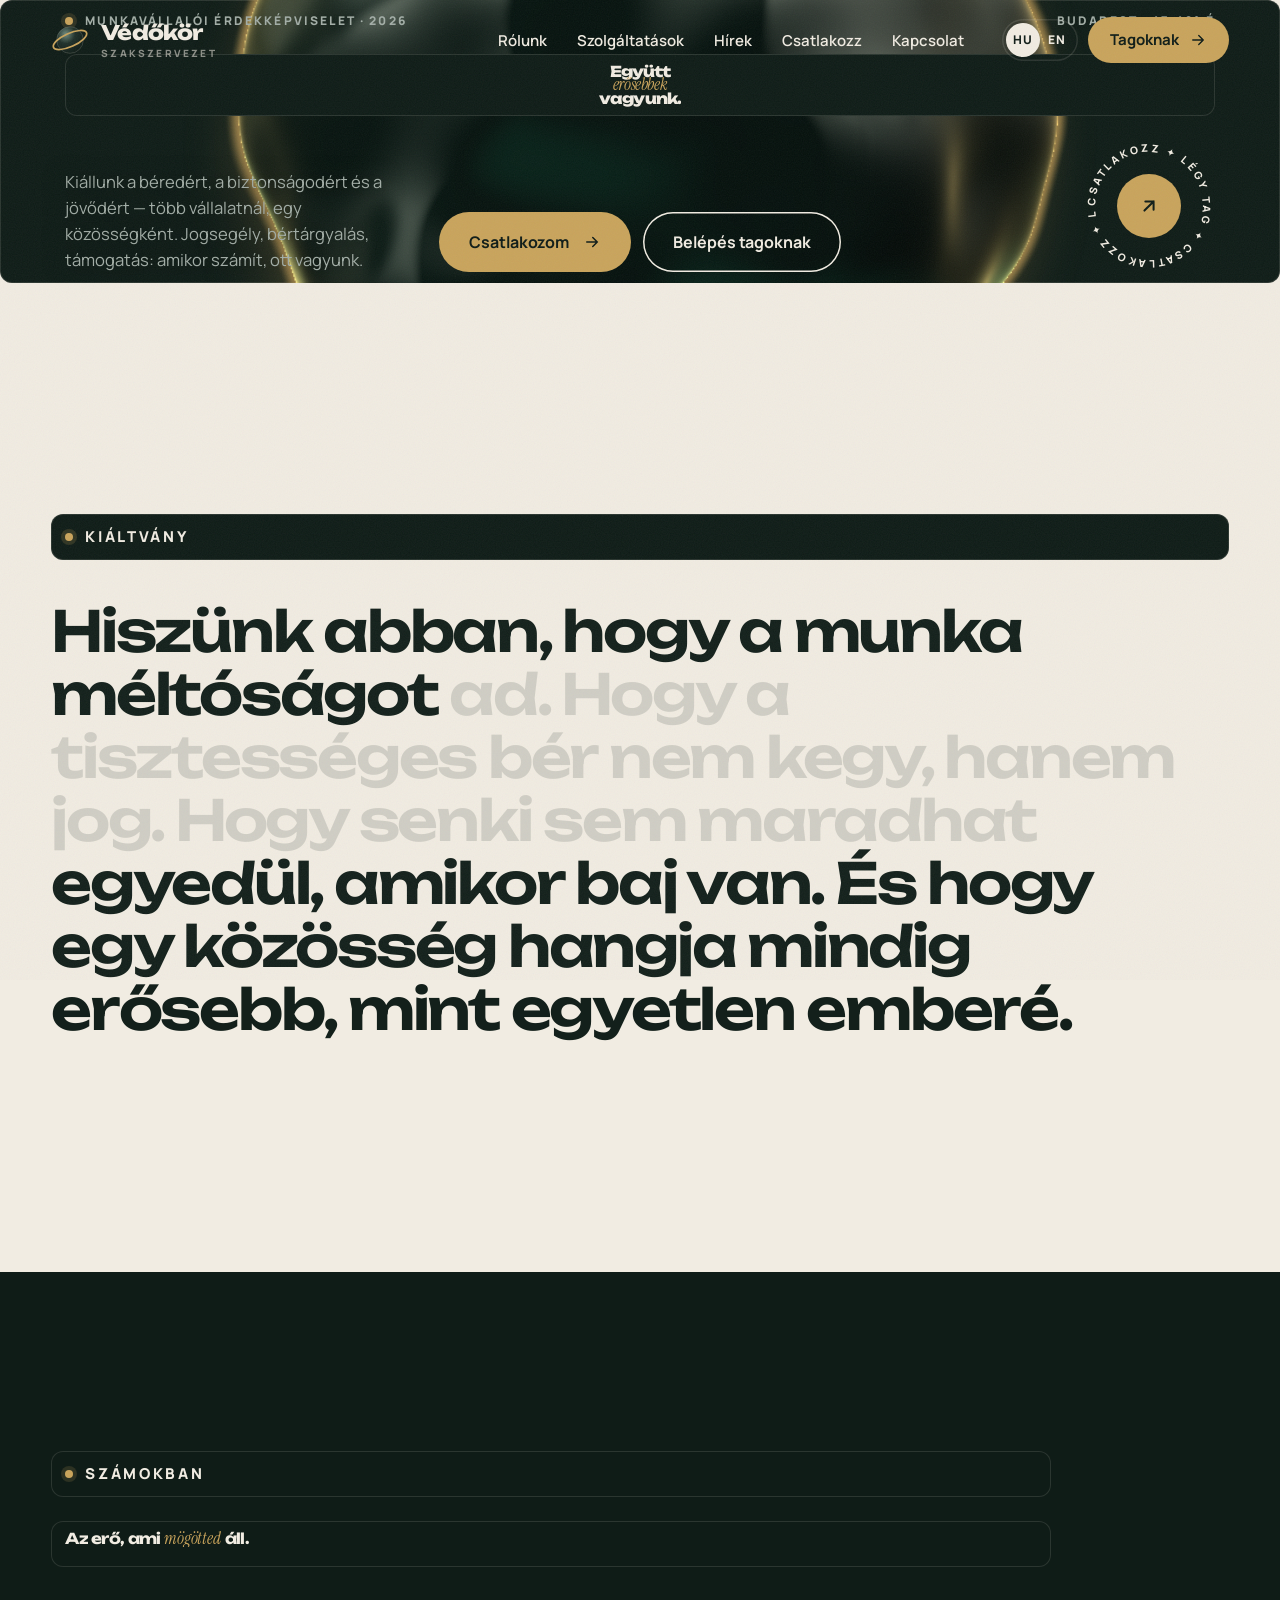
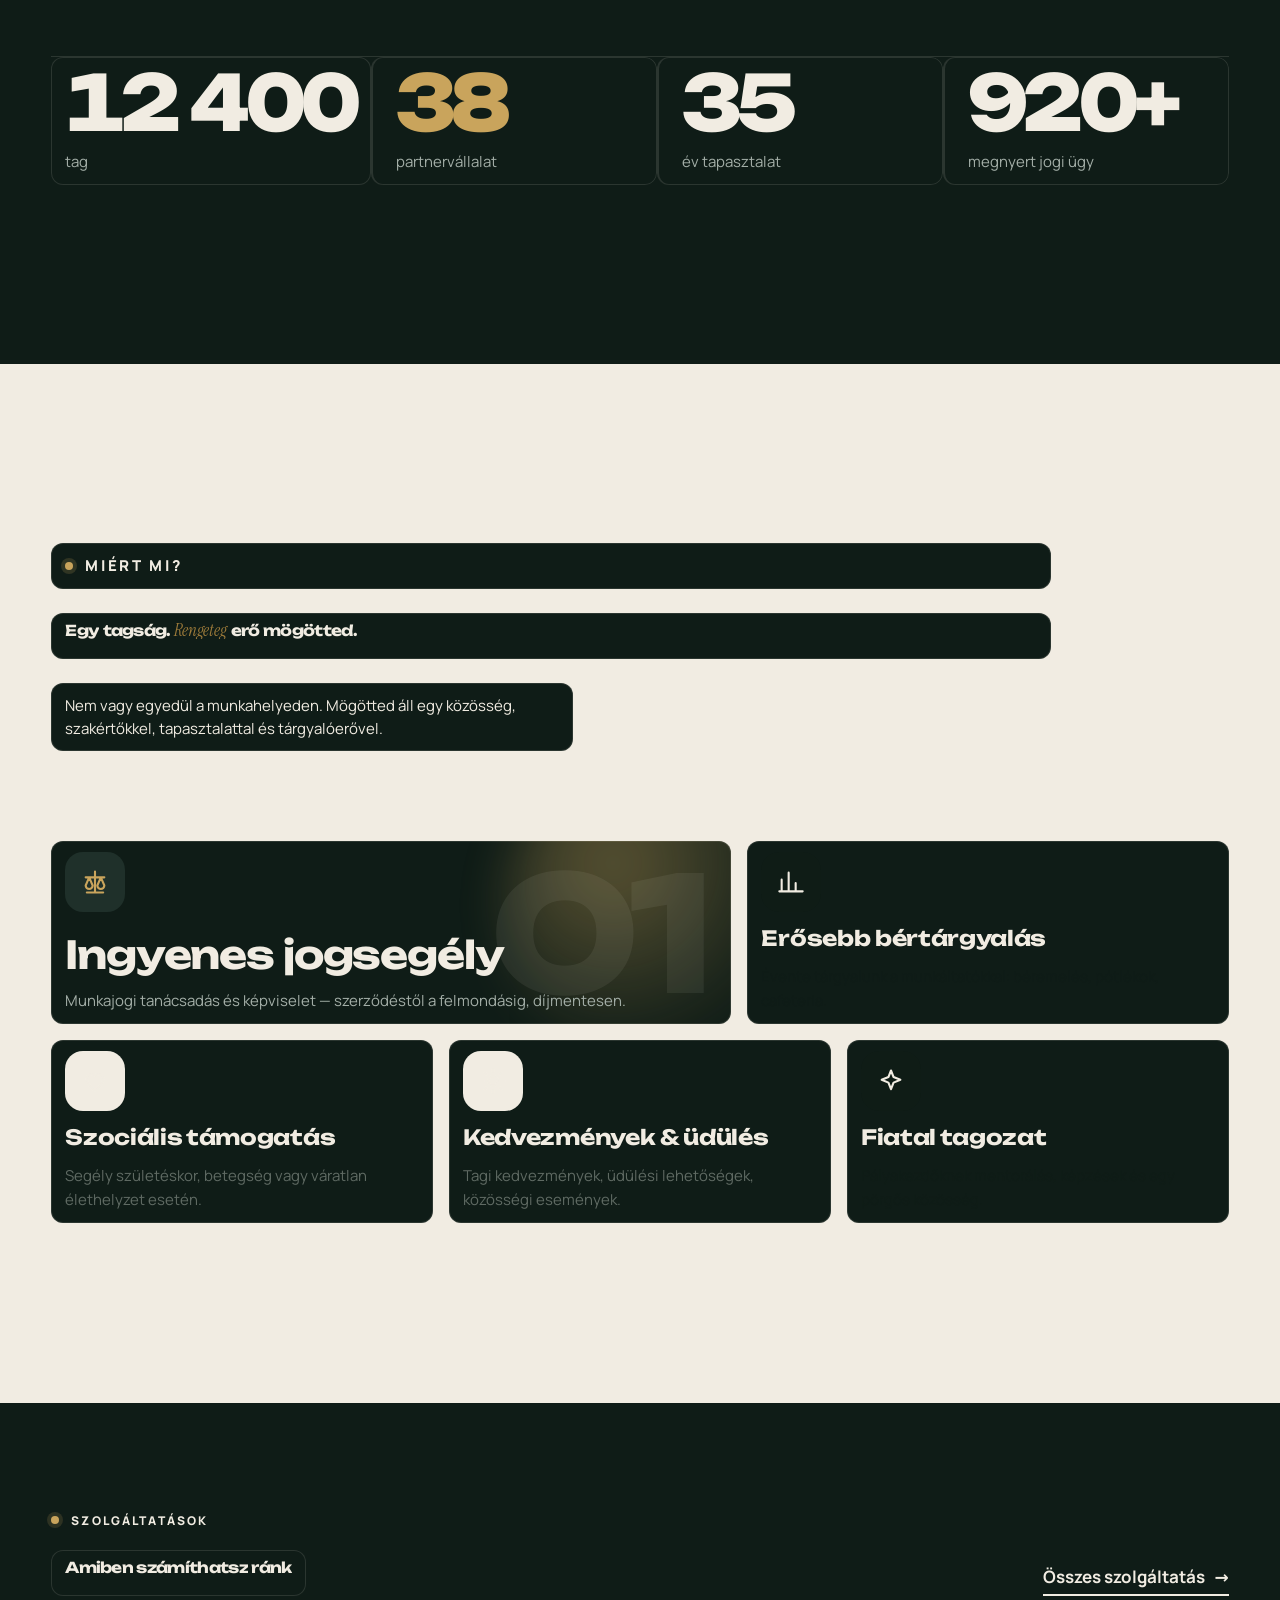
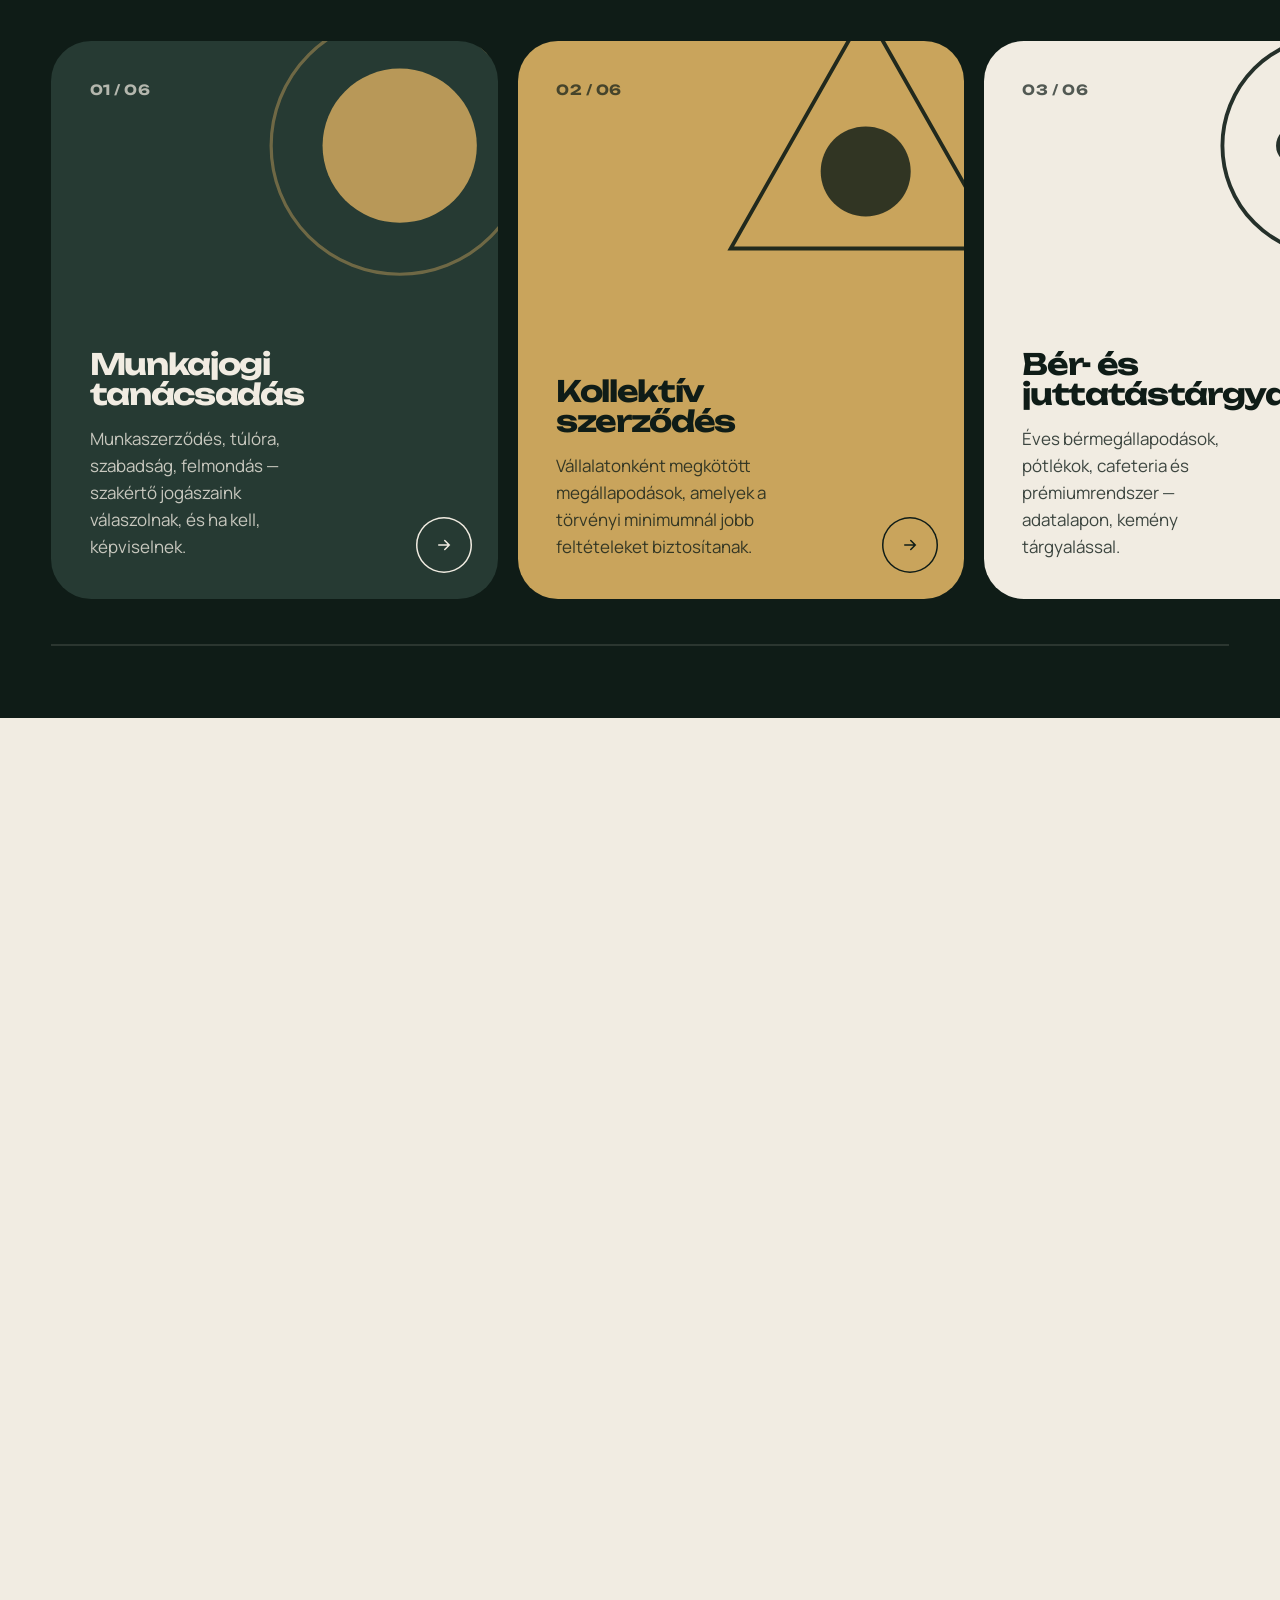
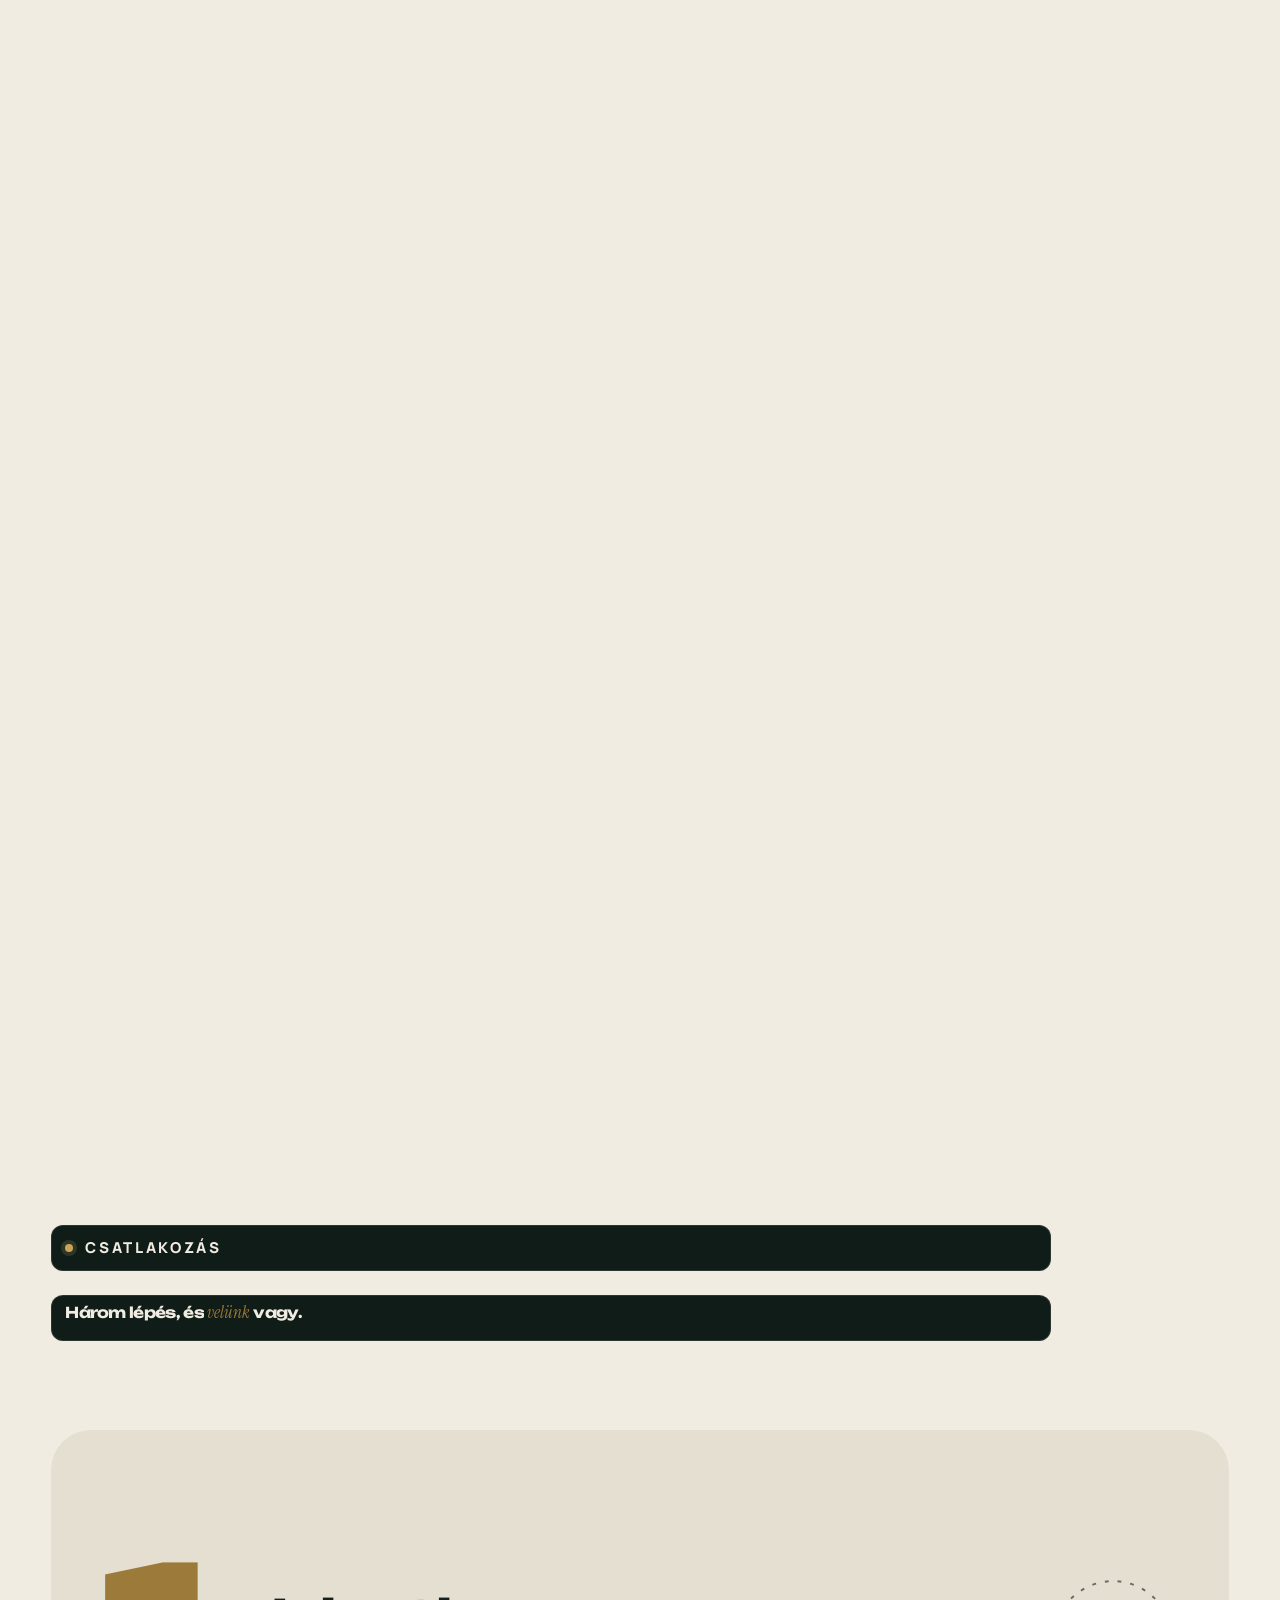
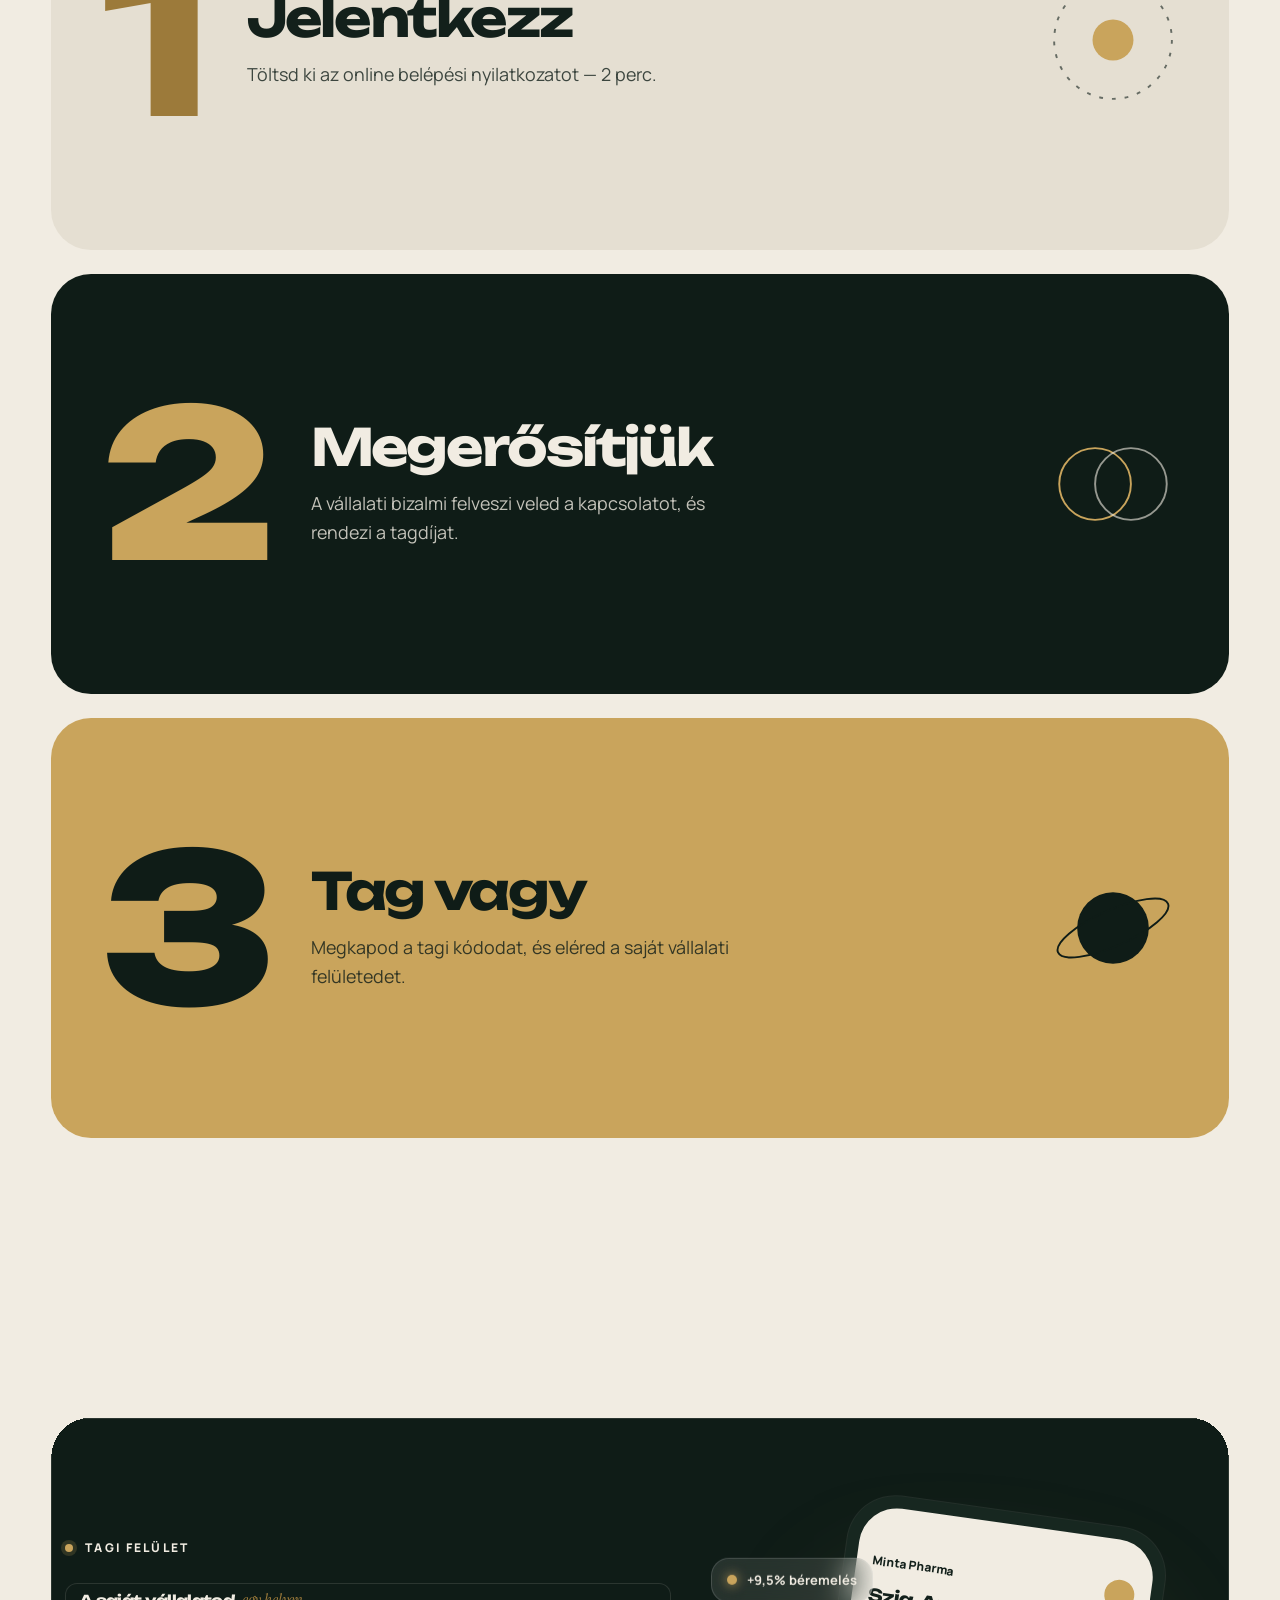
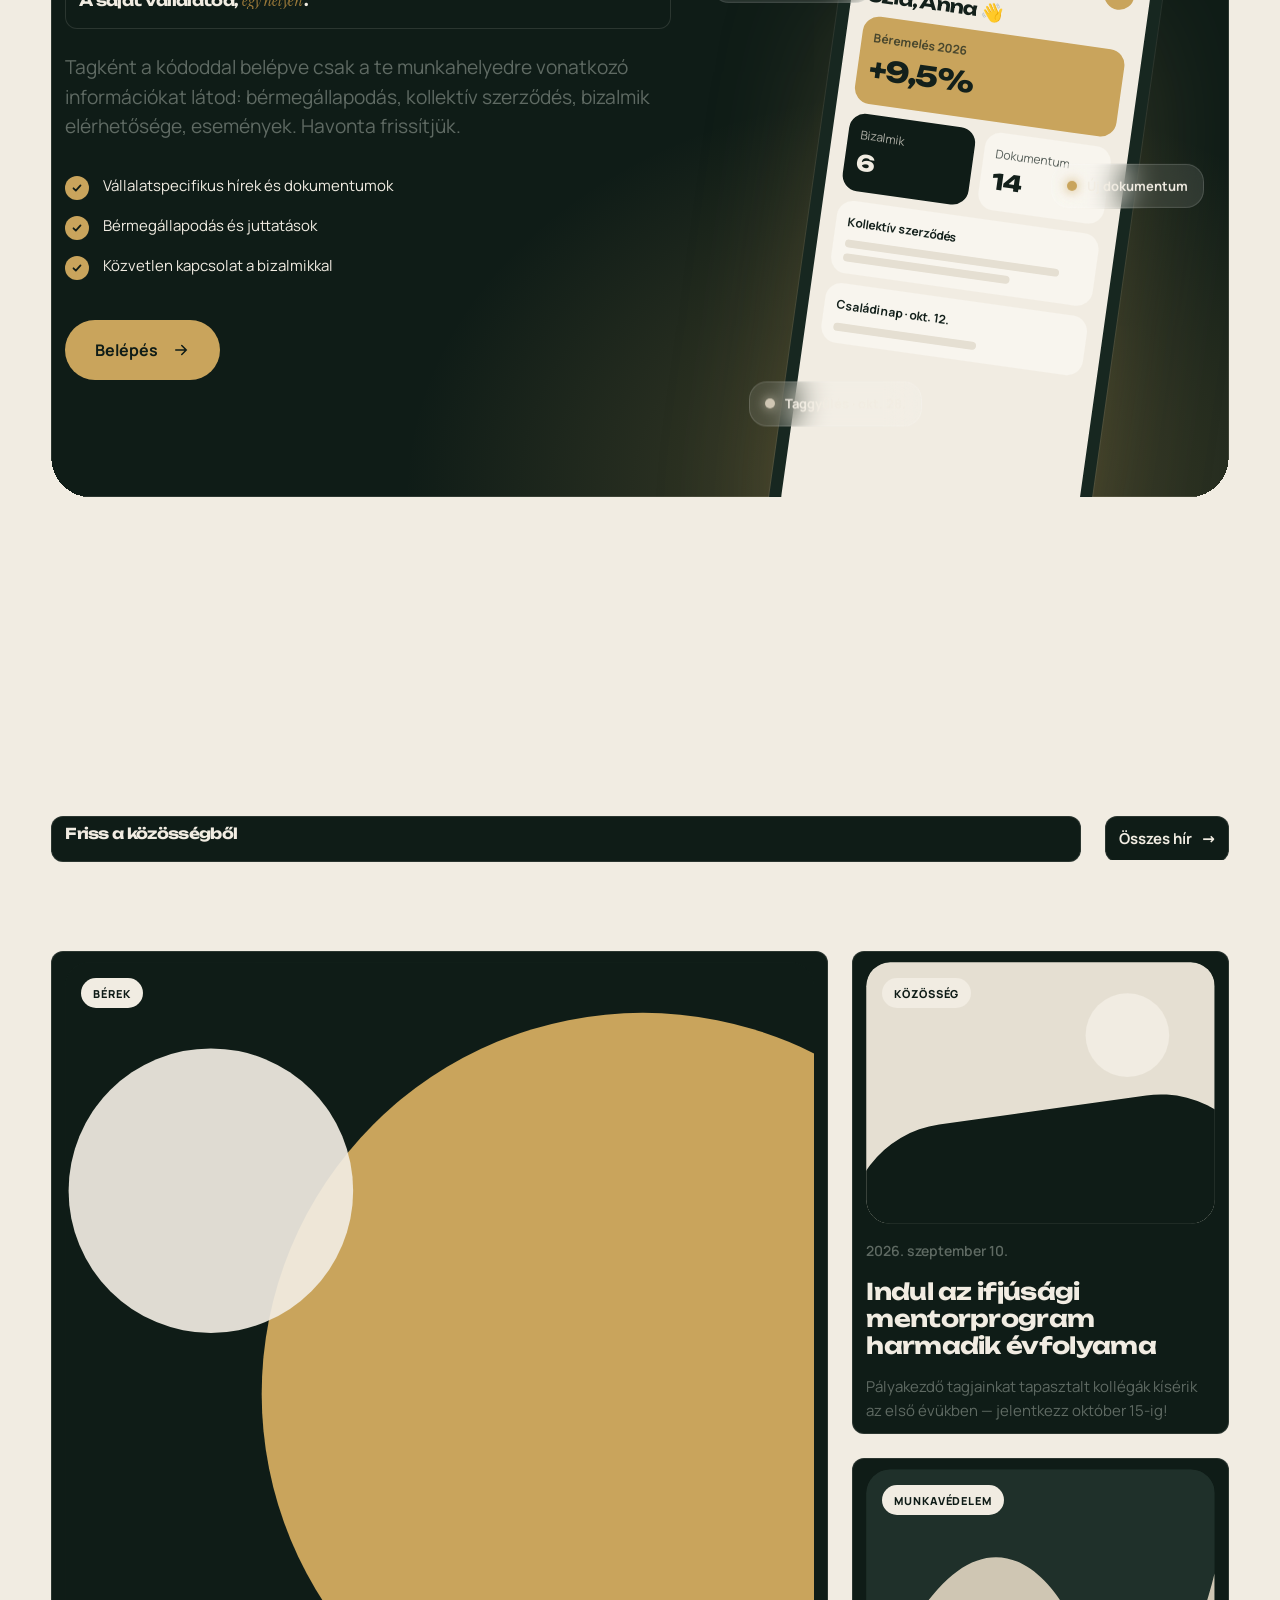
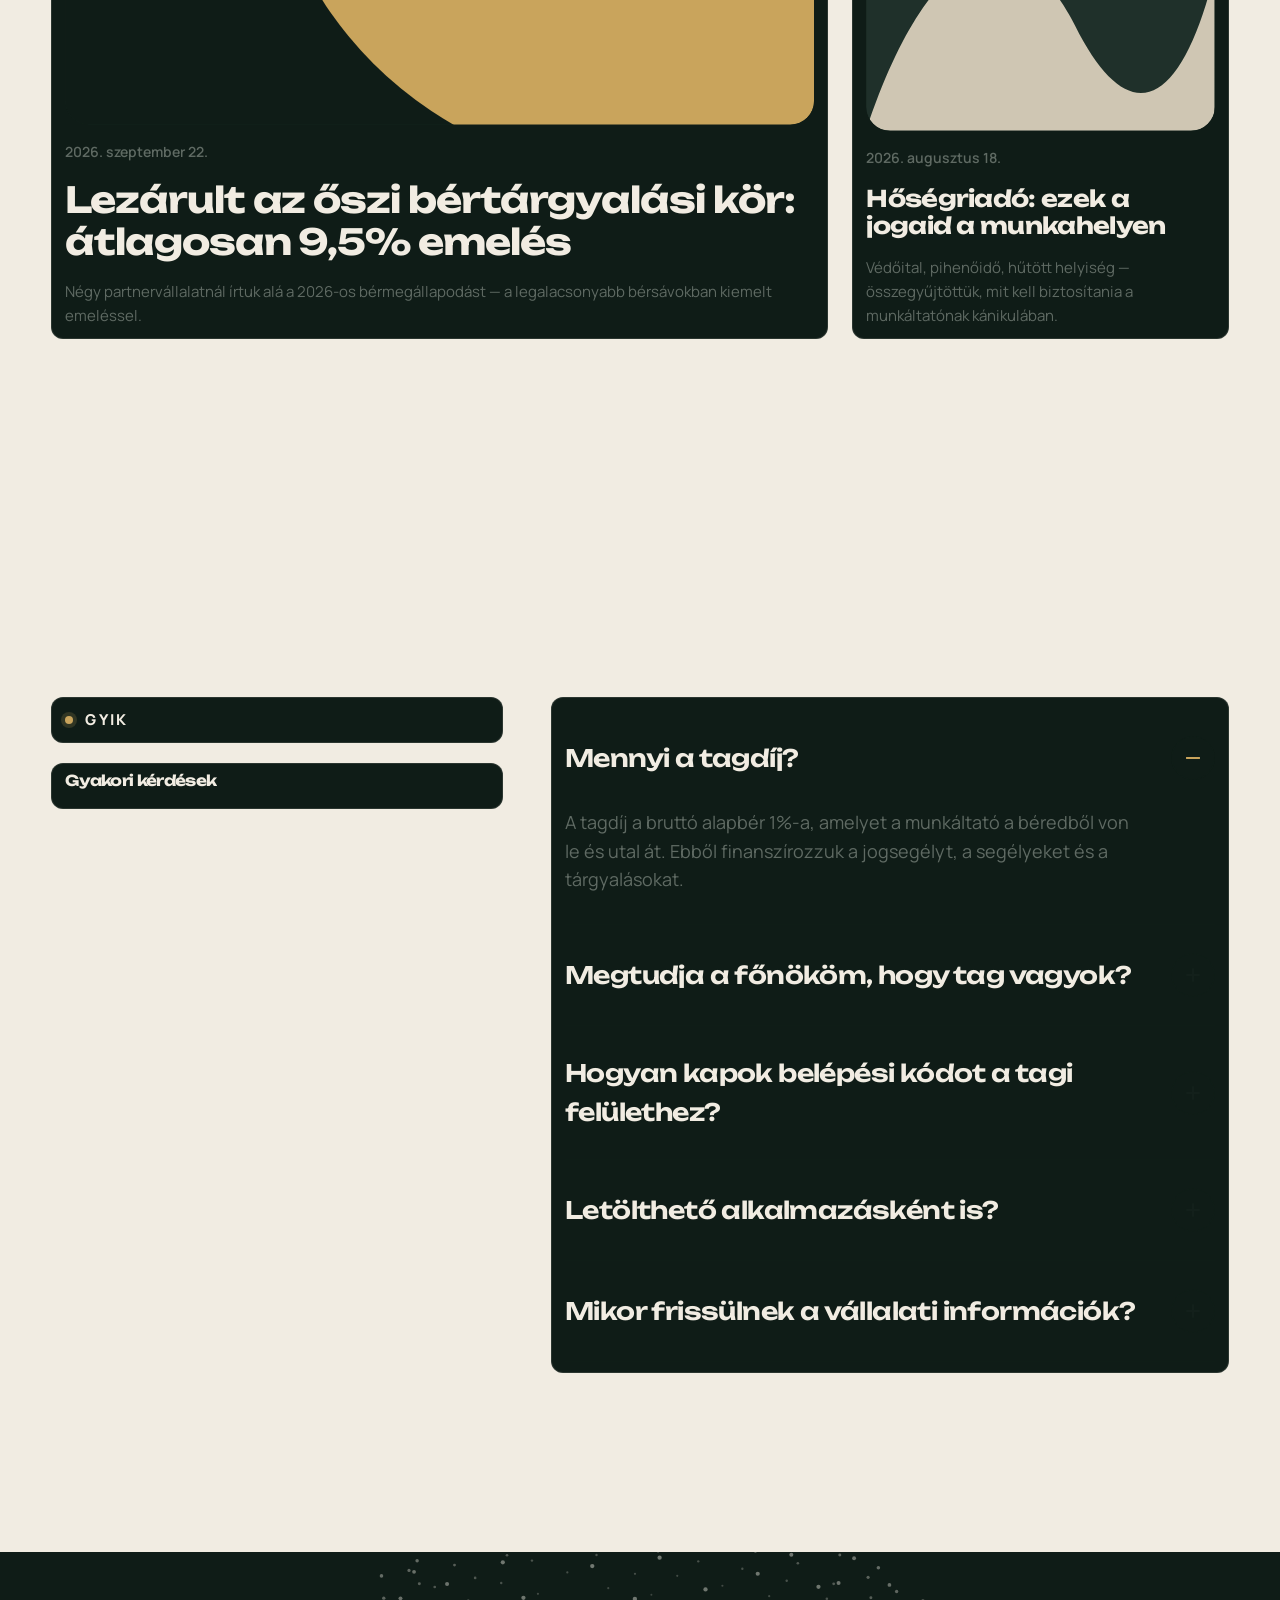
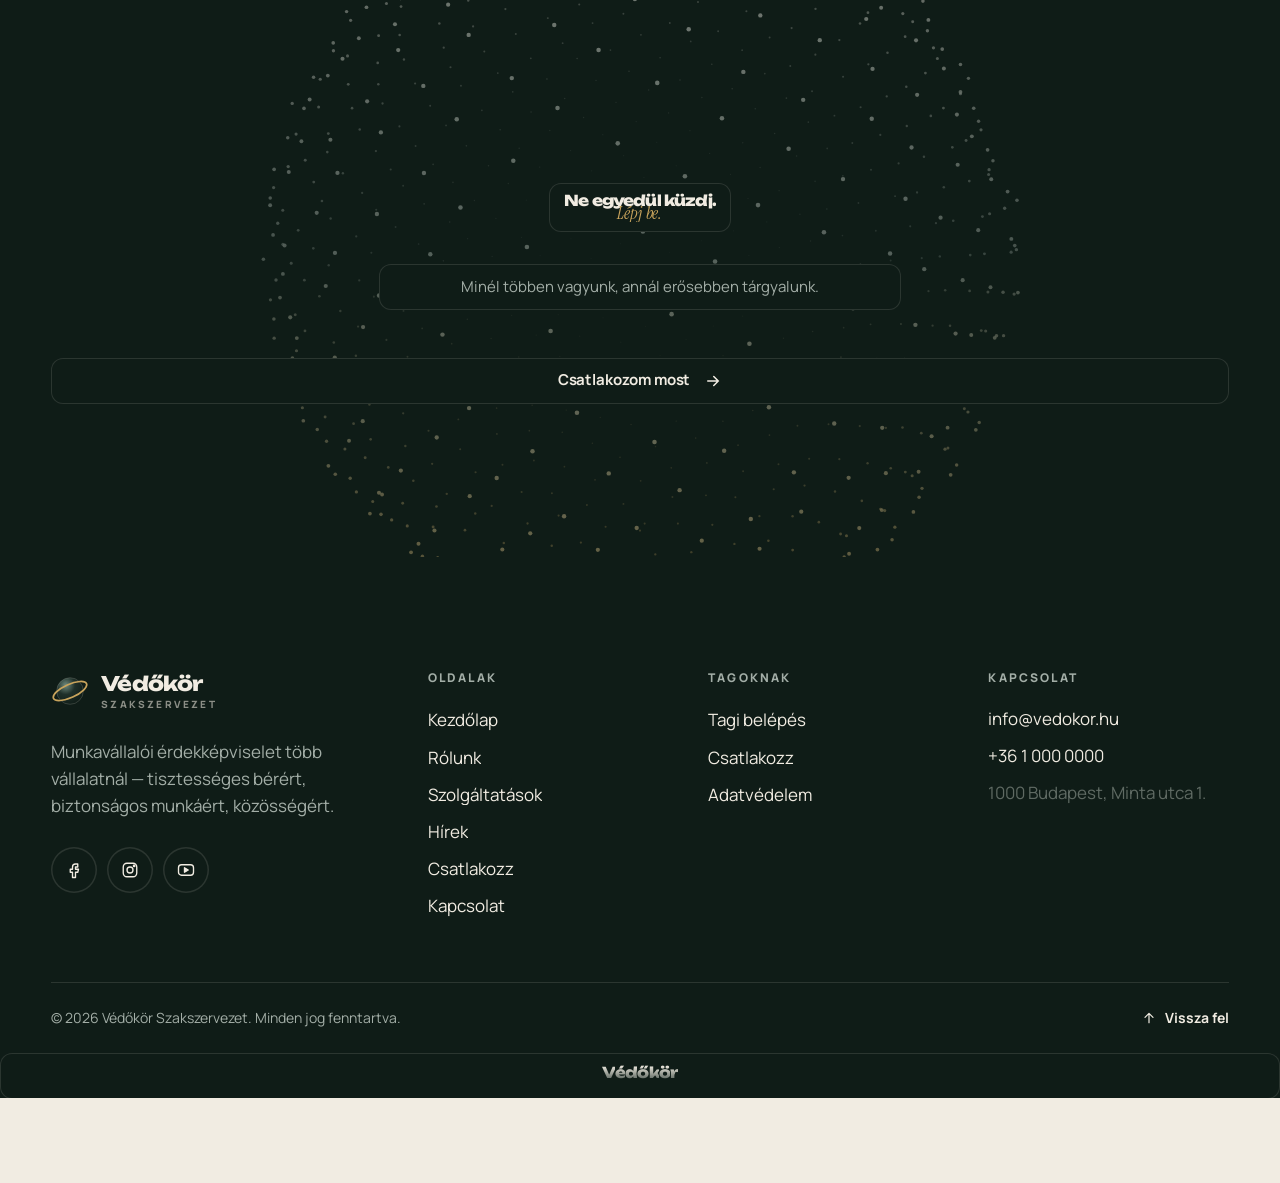
==== commit 66d9a867: "Éles tagi rendszer és admin felület (Supabase + Vercel függvény) - supabase/schema.sql: vállalatok, " ====
--- a/index.html
+++ b/index.html
@@ -21,8 +21,8 @@
   <link rel="apple-touch-icon" href="assets/img/icon-192.png">
   <link rel="preload" href="assets/fonts/Unbounded-normal-latin.woff2" as="font" type="font/woff2" crossorigin>
   <link rel="preload" href="assets/fonts/Manrope-normal-latin.woff2" as="font" type="font/woff2" crossorigin>
-  <link rel="stylesheet" href="assets/css/fonts.css?v=8">
-  <link rel="stylesheet" href="assets/css/style.css?v=8">
+  <link rel="stylesheet" href="assets/css/fonts.css?v=9">
+  <link rel="stylesheet" href="assets/css/style.css?v=9">
 </head>
 <body data-page="home">
 <main id="main">
@@ -286,9 +286,11 @@
 <script src="assets/vendor/gsap.min.js" defer></script>
 <script src="assets/vendor/ScrollTrigger.min.js" defer></script>
 <script src="assets/vendor/lenis.min.js" defer></script>
-<script src="assets/js/i18n.js?v=8" defer></script>
-<script src="assets/js/orb-gl.js?v=8" defer></script>
-<script src="assets/js/app.js?v=8" defer></script>
+<script src="assets/js/config.js?v=9" defer></script>
+<script src="assets/js/backend.js?v=9" defer></script>
+<script src="assets/js/i18n.js?v=9" defer></script>
+<script src="assets/js/orb-gl.js?v=9" defer></script>
+<script src="assets/js/app.js?v=9" defer></script>
 <script type="application/ld+json">
 {"@context":"https://schema.org","@type":"Organization","name":"Védőkör Szakszervezet","url":"https://protection-orb.vercel.app/","logo":"https://protection-orb.vercel.app/assets/img/icon-512.png","email":"info@vedokor.hu","telephone":"+36 1 000 0000","address":{"@type":"PostalAddress","streetAddress":"Minta utca 1.","postalCode":"1000","addressLocality":"Budapest","addressCountry":"HU"}}
 </script>
--- a/assets/css/style.css
+++ b/assets/css/style.css
@@ -1025,3 +1025,83 @@
   .stack-card { position: relative; top: auto; }
 }
 [data-split] em .w { padding-inline: .1em; margin-inline: -.1em; }
+
+/* ---------- Admin felület ---------- */
+.adm-login { min-height: 100svh; display: grid; place-items: center; padding: 24px; }
+.adm-card { width: min(460px, 100%); padding: clamp(26px, 4vw, 44px); border-radius: 28px; background: var(--ink-2); box-shadow: inset 0 0 0 1px var(--line-ink); display: grid; gap: 16px; }
+.adm-card h1 { font-size: clamp(32px, 4vw, 48px); letter-spacing: -0.05em; }
+.adm-card p { color: var(--on-ink-muted); }
+.adm-card ol { margin: 0; padding-left: 20px; color: var(--on-ink-muted); display: grid; gap: 6px; }
+.in { width: 100%; min-height: 46px; padding: 11px 14px; border: 0; border-radius: 12px; background: var(--ink); color: var(--on-ink); box-shadow: inset 0 0 0 1px var(--line-ink); font-size: 15px; transition: box-shadow .25s; }
+.in:focus { outline: none; box-shadow: inset 0 0 0 1.5px var(--accent); }
+.in::placeholder { color: var(--stone); }
+textarea.in { min-height: 96px; resize: vertical; line-height: 1.5; }
+textarea.in.tall { min-height: 200px; }
+select.in { appearance: none; background-image: url("data:image/svg+xml;utf8,<svg xmlns='http://www.w3.org/2000/svg' viewBox='0 0 24 24' fill='none' stroke='%23a3aea7' stroke-width='2'><path d='M6 9l6 6 6-6'/></svg>"); background-repeat: no-repeat; background-position: right 12px center; background-size: 16px; padding-right: 38px; }
+input.in[type="color"] { padding: 6px; height: 46px; cursor: pointer; }
+.fld { display: grid; gap: 6px; }
+.fld > span { font-size: 12px; font-weight: 700; color: var(--on-ink-muted); letter-spacing: .02em; }
+.fgrid { display: grid; grid-template-columns: repeat(2, minmax(0, 1fr)); gap: 14px; }
+.fgrid .full { grid-column: 1 / -1; }
+.pair { display: grid; grid-template-columns: repeat(2, minmax(0, 1fr)); gap: 10px; }
+.pair .in-wrap { position: relative; }
+.pair .in-wrap::after { content: attr(data-lang); position: absolute; right: 10px; top: 10px; font-size: 10px; font-weight: 800; letter-spacing: .1em; color: var(--stone); pointer-events: none; }
+@media (max-width: 760px) { .fgrid, .pair { grid-template-columns: 1fr; } }
+.adm-toolbar { display: flex; flex-wrap: wrap; gap: 10px; align-items: center; margin-bottom: 20px; }
+.adm-toolbar .grow { flex: 1; }
+.adm-section { padding: clamp(20px, 2.4vw, 28px); border-radius: 24px; background: var(--ink-2); box-shadow: inset 0 0 0 1px var(--line-ink); display: grid; gap: 16px; margin-bottom: 16px; }
+.adm-section > h2 { font-size: 20px; letter-spacing: -0.02em; display: flex; justify-content: space-between; align-items: center; gap: 12px; }
+.rep { display: grid; gap: 10px; }
+.rep-item { position: relative; padding: 16px; border-radius: 16px; background: var(--ink); box-shadow: inset 0 0 0 1px var(--line-ink); display: grid; gap: 12px; }
+.rep-item .rep-actions { position: absolute; right: 10px; top: 10px; display: flex; gap: 4px; }
+.rep-item .rep-actions button { width: 30px; height: 30px; border-radius: 8px; display: grid; place-items: center; color: var(--on-ink-muted); transition: background-color .2s, color .2s; }
+.rep-item .rep-actions button:hover { background: var(--graphite); color: var(--on-ink); }
+.rep-item .rep-actions button.del:hover { background: #7a2a1a; color: #fff; }
+.rep-item .rep-num { font-size: 11px; font-weight: 800; letter-spacing: .14em; color: var(--stone); }
+.add-btn { justify-self: start; display: inline-flex; align-items: center; gap: 8px; height: 40px; padding: 0 16px; border-radius: 999px; font-weight: 700; font-size: 14px; color: var(--accent); box-shadow: inset 0 0 0 1.5px rgba(201, 164, 92, .4); transition: background-color .2s, color .2s; }
+.add-btn:hover { background: var(--accent); color: var(--ink); }
+.adm-table { width: 100%; border-collapse: collapse; font-size: 14px; }
+.adm-table th { text-align: left; font-size: 11px; font-weight: 800; letter-spacing: .14em; text-transform: uppercase; color: var(--stone); padding: 10px 12px; border-bottom: 1px solid var(--line-ink); white-space: nowrap; }
+.adm-table td { padding: 12px; border-bottom: 1px solid var(--line-ink); vertical-align: middle; }
+.adm-table tr:hover td { background: rgba(241, 236, 226, .025); }
+.adm-table .mono, .mono { font-family: ui-monospace, "SF Mono", Menlo, monospace; font-size: 13px; }
+.adm-table .act { text-align: right; white-space: nowrap; }
+.table-wrap { overflow-x: auto; border-radius: 20px; background: var(--ink-2); box-shadow: inset 0 0 0 1px var(--line-ink); padding: 6px 10px; }
+.badge { display: inline-flex; align-items: center; height: 24px; padding: 0 10px; border-radius: 999px; font-size: 11px; font-weight: 800; letter-spacing: .04em; background: var(--graphite); color: var(--on-ink); white-space: nowrap; }
+.badge--accent { background: rgba(201, 164, 92, .16); color: var(--accent); }
+.badge--muted { background: transparent; box-shadow: inset 0 0 0 1px var(--line-ink); color: var(--on-ink-muted); }
+.mini-btn { height: 34px; padding: 0 12px; border-radius: 10px; font-size: 13px; font-weight: 700; color: var(--on-ink-muted); box-shadow: inset 0 0 0 1px var(--line-ink); transition: color .2s, background-color .2s; }
+.mini-btn:hover { color: var(--ink); background: var(--on-ink); }
+.mini-btn.danger:hover { background: #a3361c; color: #fff; }
+.switch { position: relative; display: inline-flex; align-items: center; gap: 10px; cursor: pointer; font-size: 14px; font-weight: 600; }
+.switch input { position: absolute; opacity: 0; width: 1px; height: 1px; }
+.switch i { width: 42px; height: 24px; border-radius: 999px; background: var(--graphite); position: relative; transition: background-color .3s; flex: none; }
+.switch i::after { content: ""; position: absolute; left: 3px; top: 3px; width: 18px; height: 18px; border-radius: 50%; background: var(--on-ink); transition: transform .3s var(--ease-out); }
+.switch input:checked + i { background: var(--accent); }
+.switch input:checked + i::after { transform: translateX(18px); background: var(--ink); }
+.switch input:focus-visible + i { outline: 2px solid var(--accent); outline-offset: 2px; }
+.drawer { position: fixed; inset: 0; z-index: 250; display: flex; justify-content: flex-end; background: rgba(15, 28, 23, .6); -webkit-backdrop-filter: blur(6px); backdrop-filter: blur(6px); opacity: 0; visibility: hidden; transition: opacity .3s, visibility 0s .3s; }
+.drawer.is-open { opacity: 1; visibility: visible; transition: opacity .3s; }
+.drawer-panel { width: min(760px, 100%); height: 100%; overflow-y: auto; overscroll-behavior: contain; background: var(--ink); box-shadow: -1px 0 0 var(--line-ink); padding: clamp(20px, 3vw, 36px); display: grid; gap: 18px; align-content: start; transform: translateX(40px); transition: transform .5s var(--ease-out); }
+.drawer.is-open .drawer-panel { transform: none; }
+.drawer-head { display: flex; justify-content: space-between; align-items: center; gap: 12px; position: sticky; top: calc(-1 * clamp(20px, 3vw, 36px)); background: var(--ink); padding: 8px 0; z-index: 2; }
+.drawer-head h2 { font-size: clamp(24px, 3vw, 34px); letter-spacing: -0.04em; }
+.drawer-foot { display: flex; flex-wrap: wrap; gap: 10px; justify-content: space-between; position: sticky; bottom: calc(-1 * clamp(20px, 3vw, 36px)); background: var(--ink); padding: 14px 0; border-top: 1px solid var(--line-ink); z-index: 2; }
+.cred { padding: 20px; border-radius: 18px; background: var(--paper); color: var(--ink); display: grid; gap: 8px; }
+.cred .mono { font-size: 16px; font-weight: 700; }
+.cred small { color: var(--on-paper-muted); }
+.note { padding: 14px 16px; border-radius: 14px; background: rgba(201, 164, 92, .1); color: var(--on-ink); font-size: 14px; }
+.sub-card { padding: 20px 22px; border-radius: 20px; background: var(--ink-2); box-shadow: inset 0 0 0 1px var(--line-ink); display: grid; gap: 10px; }
+.sub-card.is-handled { opacity: .55; }
+.sub-card .meta { display: flex; flex-wrap: wrap; gap: 8px 16px; align-items: center; font-size: 14px; color: var(--on-ink-muted); }
+.sub-card .msg { white-space: pre-wrap; }
+.file-row { display: flex; flex-wrap: wrap; align-items: center; gap: 10px; }
+.file-row .fname { font-size: 13px; color: var(--on-ink-muted); word-break: break-all; }
+.co-list { display: grid; grid-template-columns: repeat(auto-fill, minmax(240px, 1fr)); gap: 14px; }
+.co-card { text-align: left; padding: 22px; border-radius: 22px; background: var(--ink-2); box-shadow: inset 0 0 0 1px var(--line-ink); display: grid; gap: 10px; transition: box-shadow .3s, transform .5s var(--ease-out); }
+.co-card:hover { box-shadow: inset 0 0 0 1.5px var(--accent); transform: translateY(-4px); }
+.co-card .badge-co { width: 46px; height: 46px; border-radius: 14px; display: grid; place-items: center; font-family: var(--font-display); font-weight: 800; color: var(--ink); }
+.co-card b { font-size: 17px; }
+.co-card small { color: var(--on-ink-muted); }
+.app-nav .count[hidden] { display: none; }
+[data-admin] [data-view-root] { padding-top: clamp(12px, 3vw, 36px); }
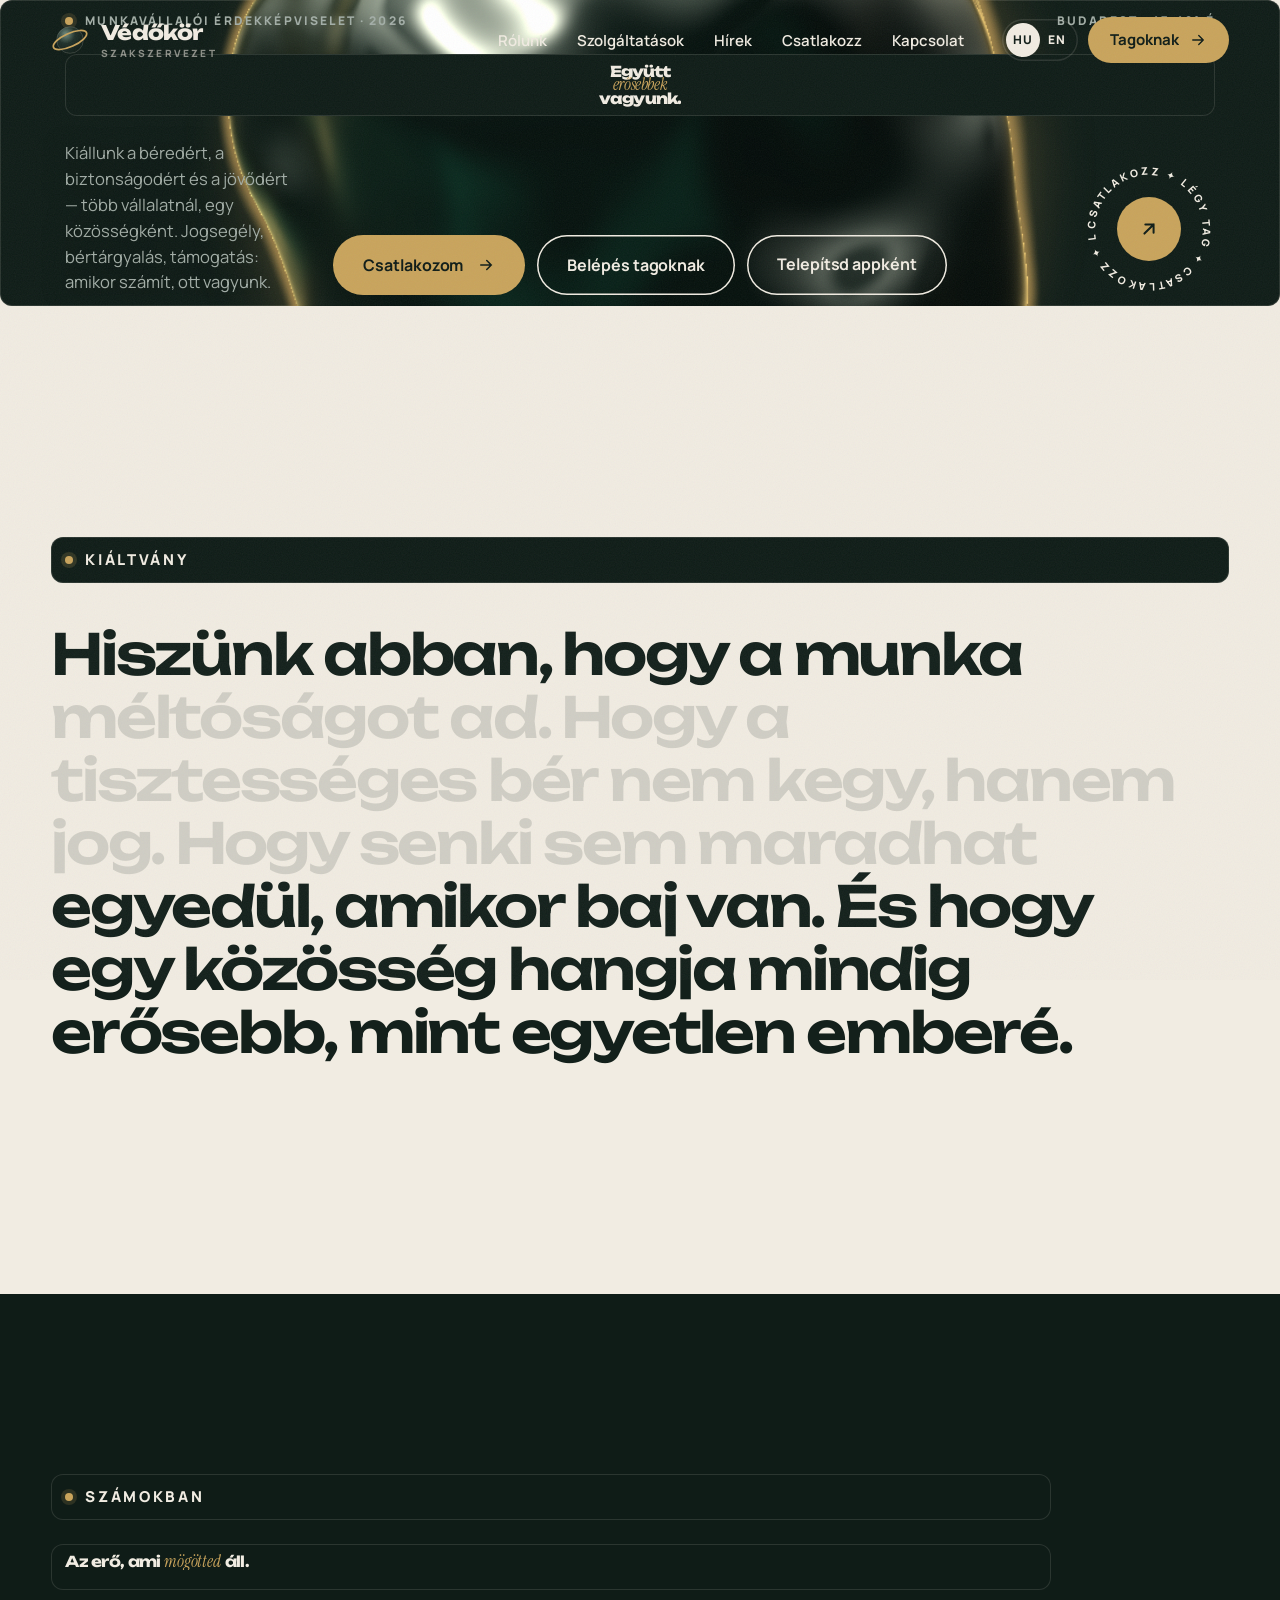
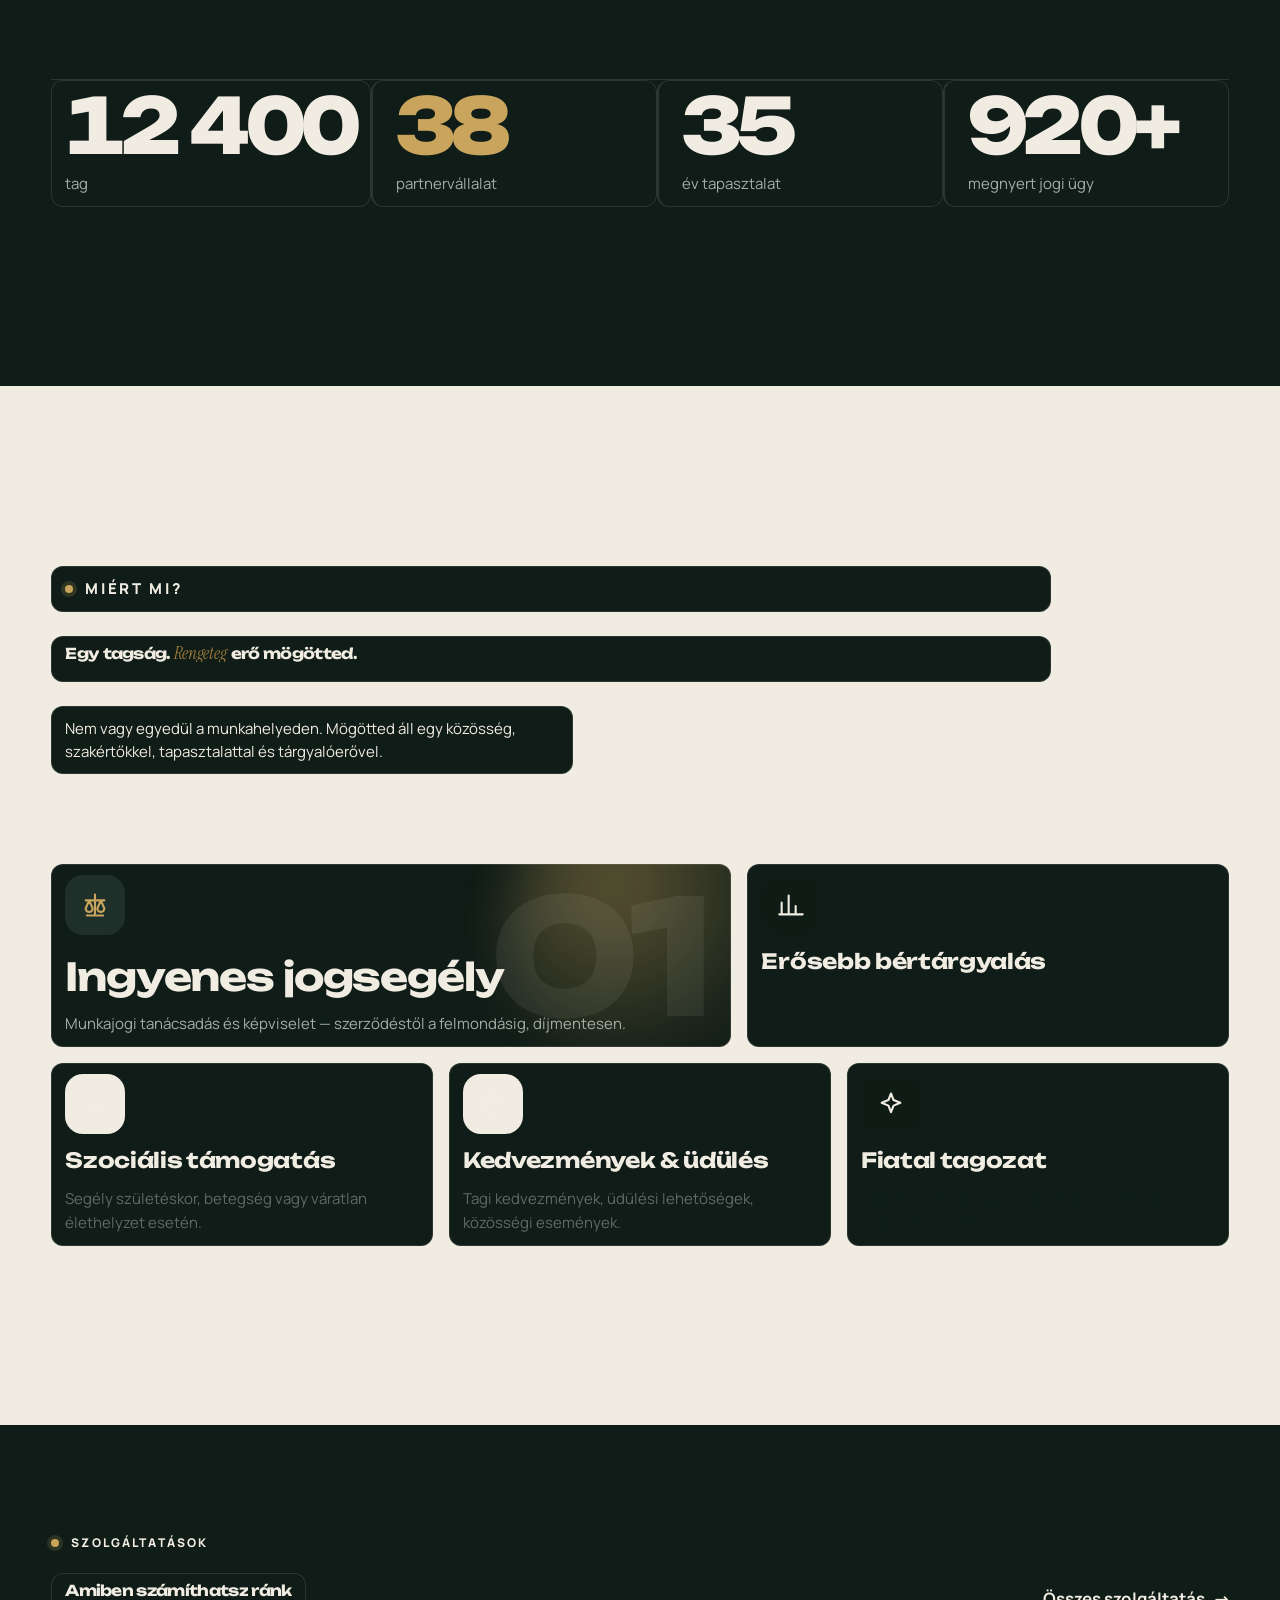
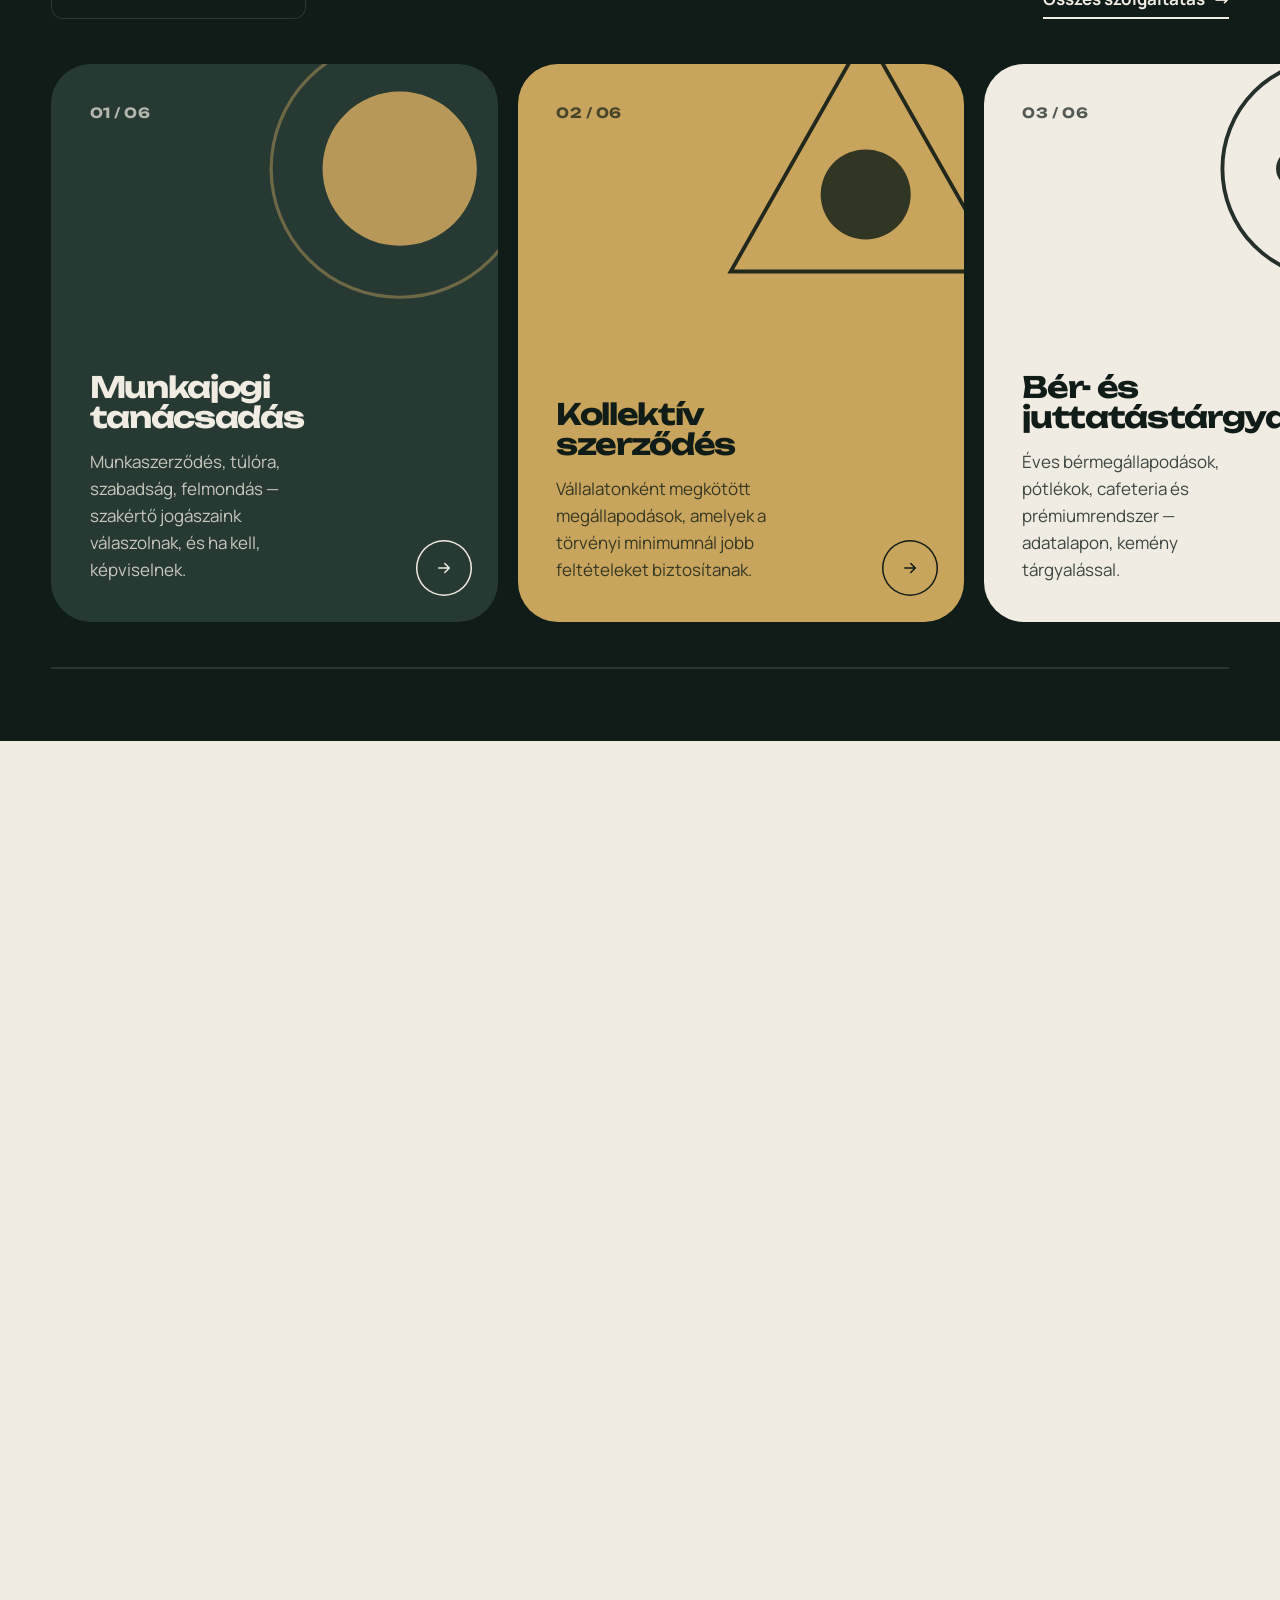
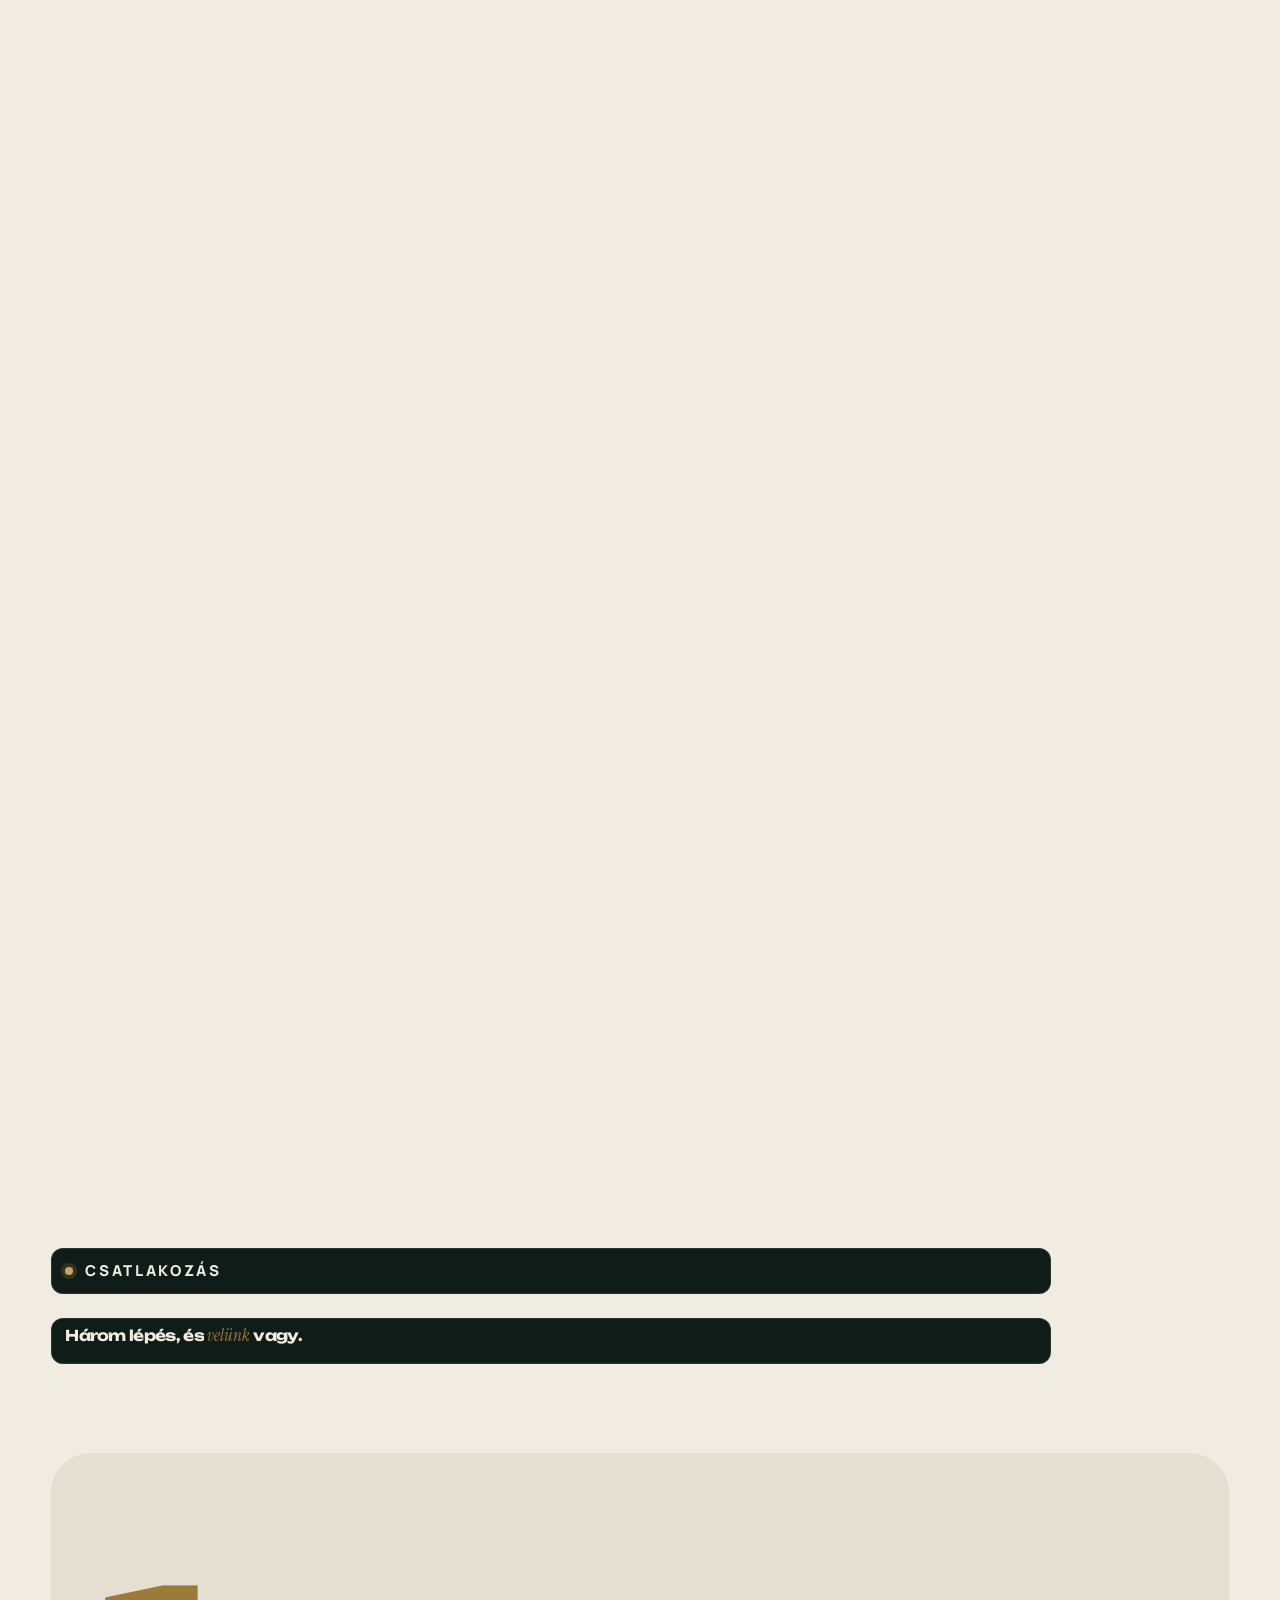
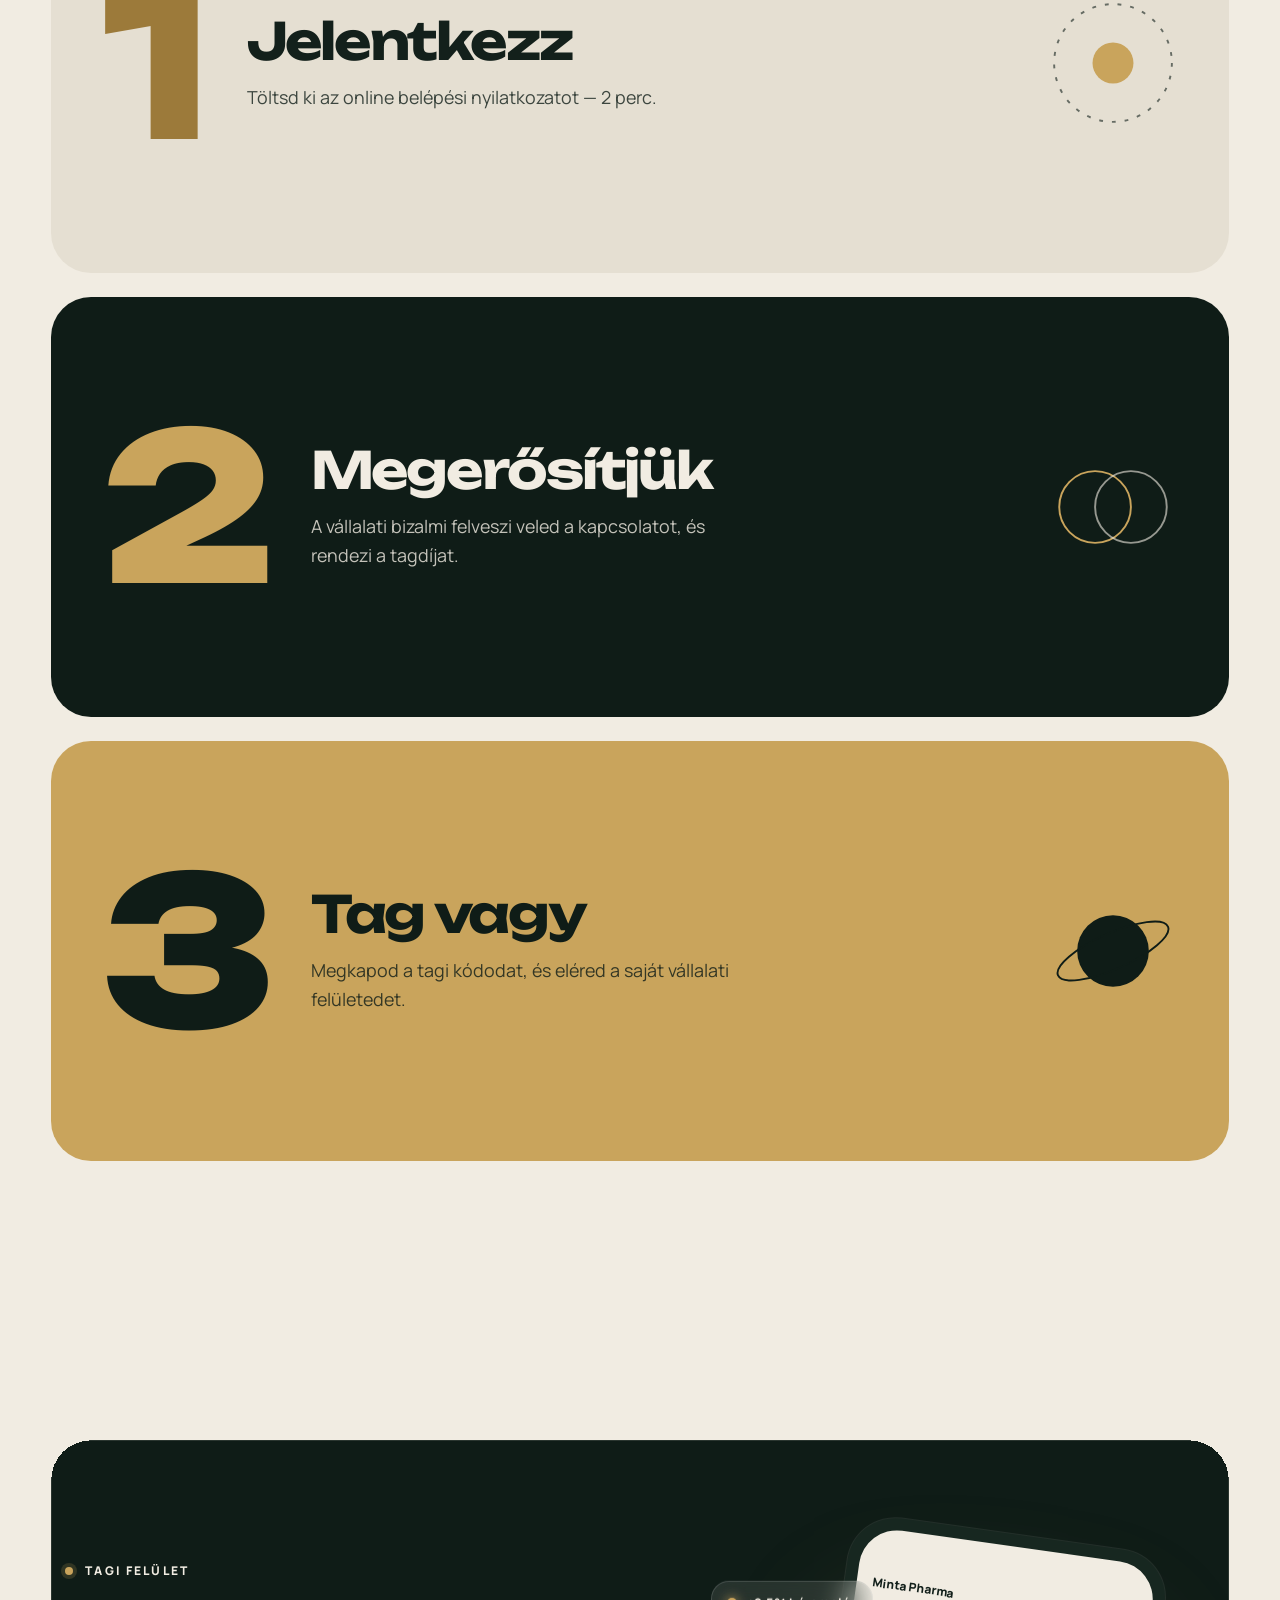
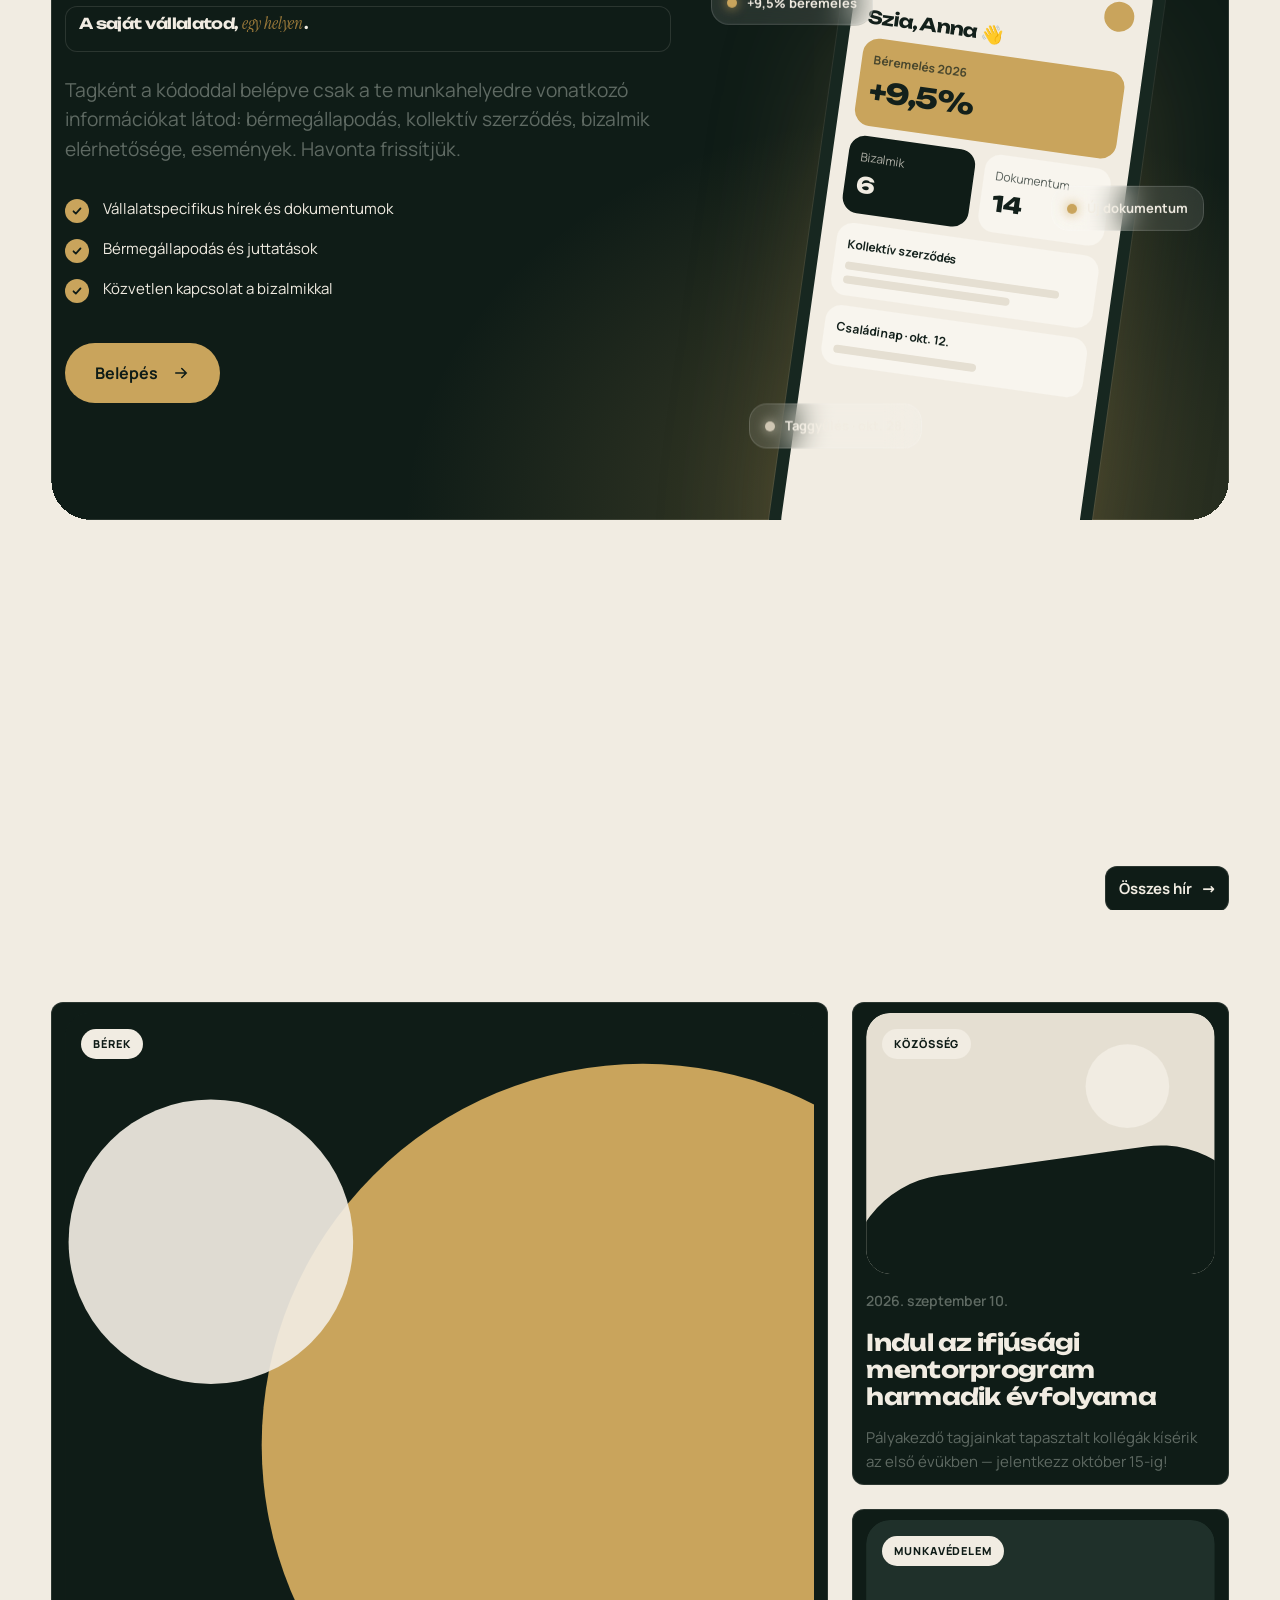
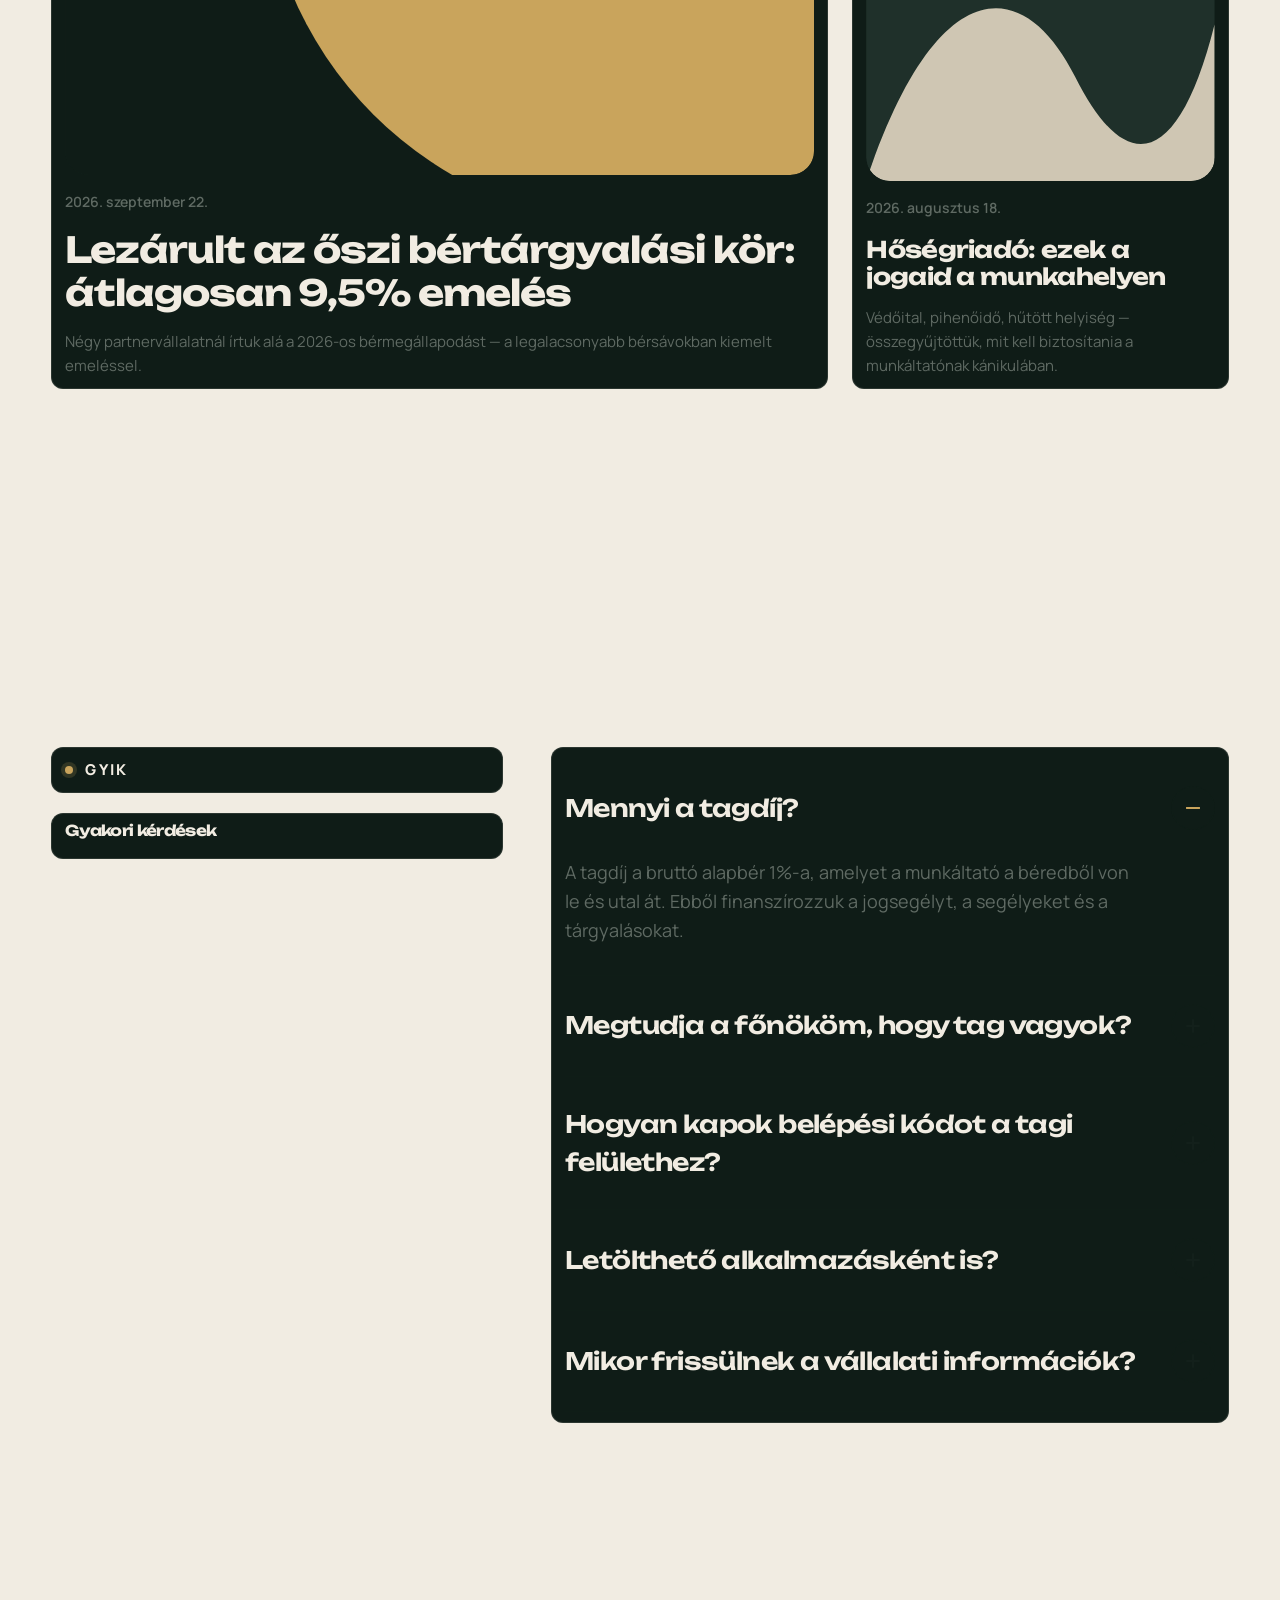
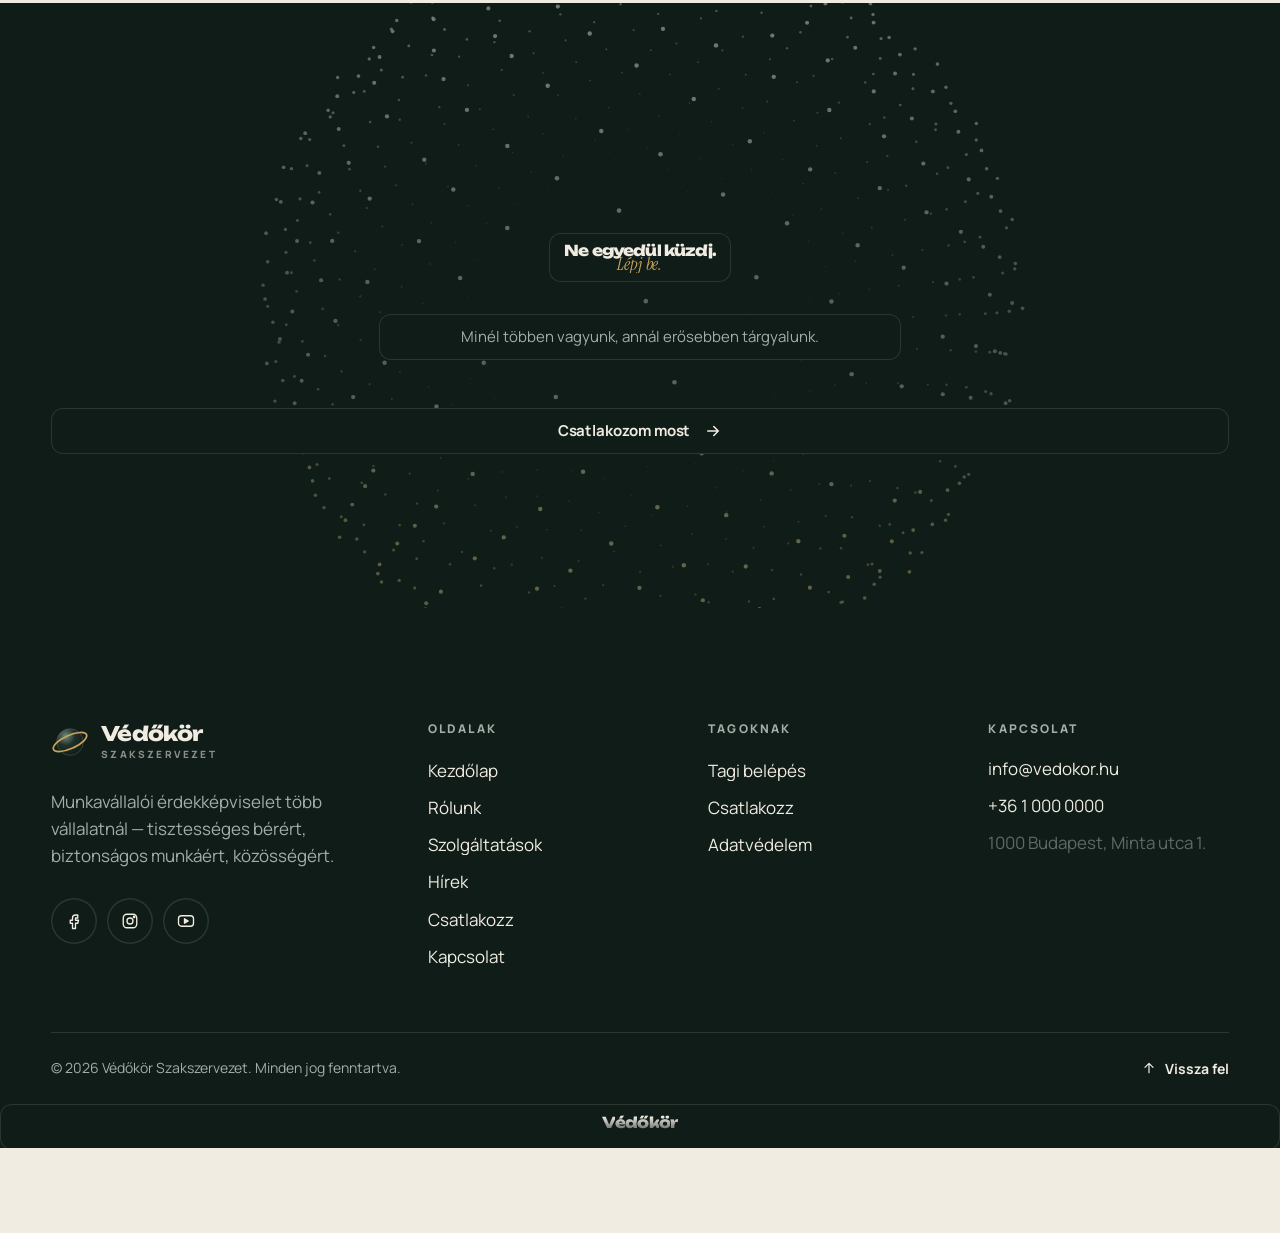
==== commit e023ab7c: "Telepítés-gomb látható helyre, mobil hero átfedések javítása A telepítés-gomb csak a böngésző before" ====
--- a/index.html
+++ b/index.html
@@ -41,6 +41,7 @@
         <div class="hero-ctas">
           <a class="btn btn--volt" href="join.html" data-magnetic><span class="roll"><span data-i18n="hero.cta.join"></span></span><svg class="arrow" width="18" height="18" viewBox="0 0 24 24" fill="none" stroke="currentColor" stroke-width="2" stroke-linecap="round"><path d="M5 12h14M13 6l6 6-6 6"/></svg></a>
           <a class="btn btn--ghost" href="login.html" data-magnetic><span class="roll"><span data-i18n="hero.cta.members"></span></span></a>
+          <button type="button" class="btn btn--ghost install-link" hidden data-i18n="footer.install"></button>
         </div>
         <a class="hero-badge" href="join.html" data-magnetic="0.25" data-i18n-attr="aria-label:hero.cta.join">
           <svg class="ring" viewBox="0 0 132 132" aria-hidden="true"><defs><path id="circ" d="M66 66 m-54 0 a54 54 0 1 1 108 0 a54 54 0 1 1 -108 0"/></defs><text><textPath href="#circ" data-i18n="hero.badge"></textPath></text></svg>
--- a/assets/css/style.css
+++ b/assets/css/style.css
@@ -339,6 +339,11 @@
   .hero-badge .core { width: 48px; height: 48px; }
   .hero-top span:last-child { display: none; }
   .hero-title { text-align: left; }
+}
+
+@media (max-width: 600px) {
+  .hero-intro .hero-top { padding-top: calc(var(--header-h) + 12px); }
+  .hero-intro .hero-badge { display: none; }
 }
 
 /* ---------- Manifesto ---------- */
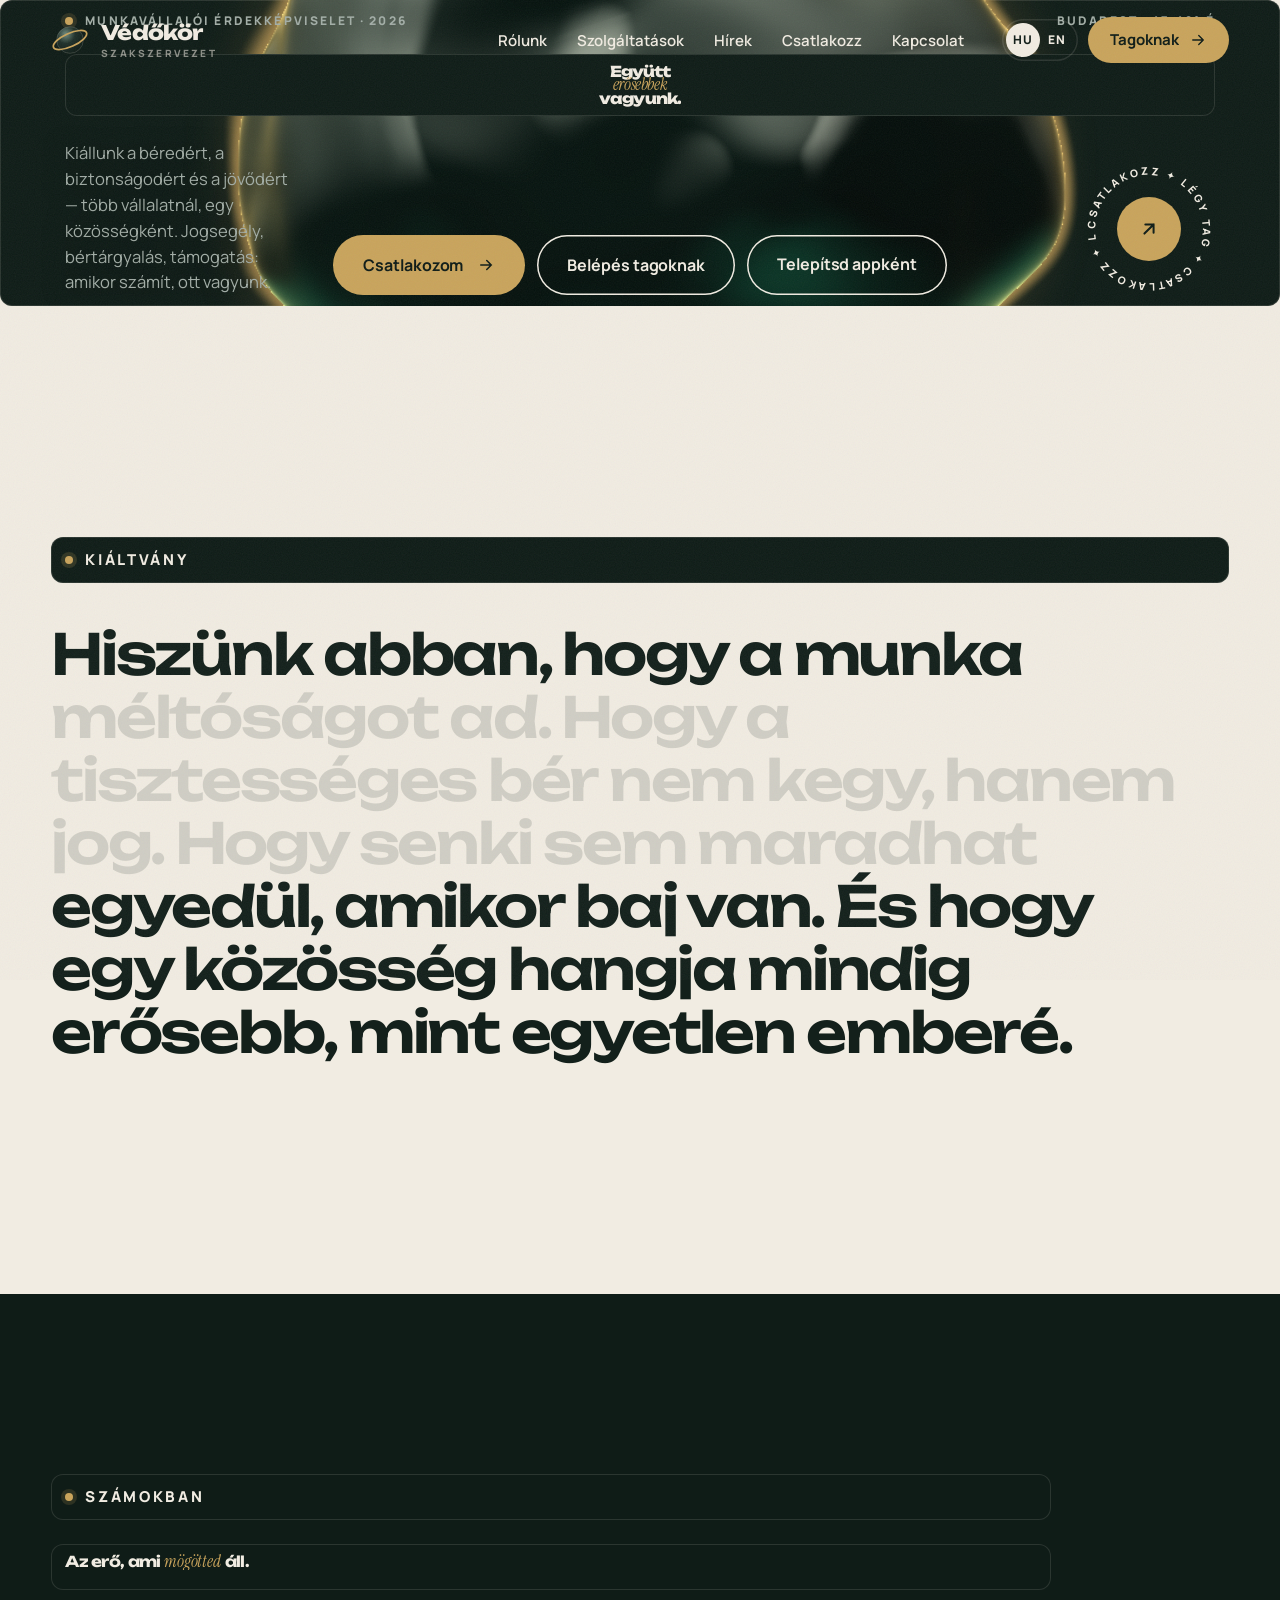
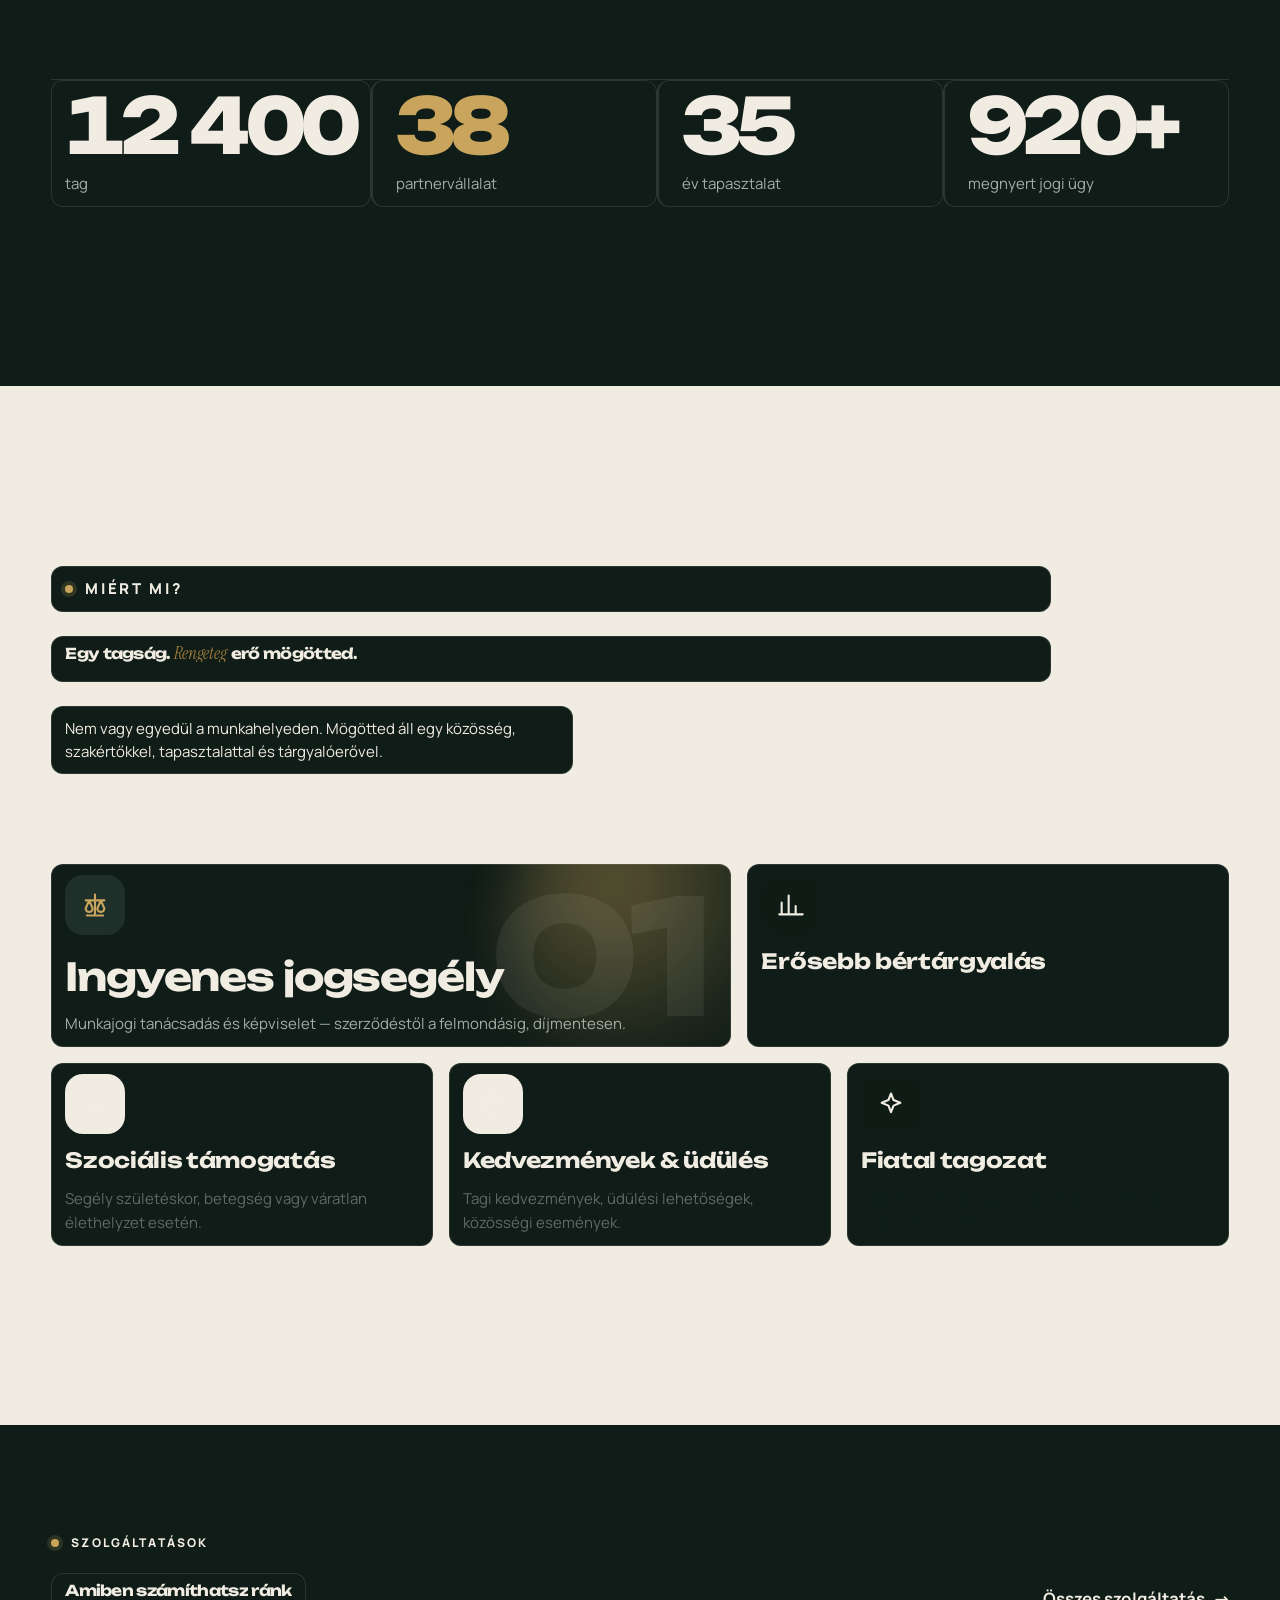
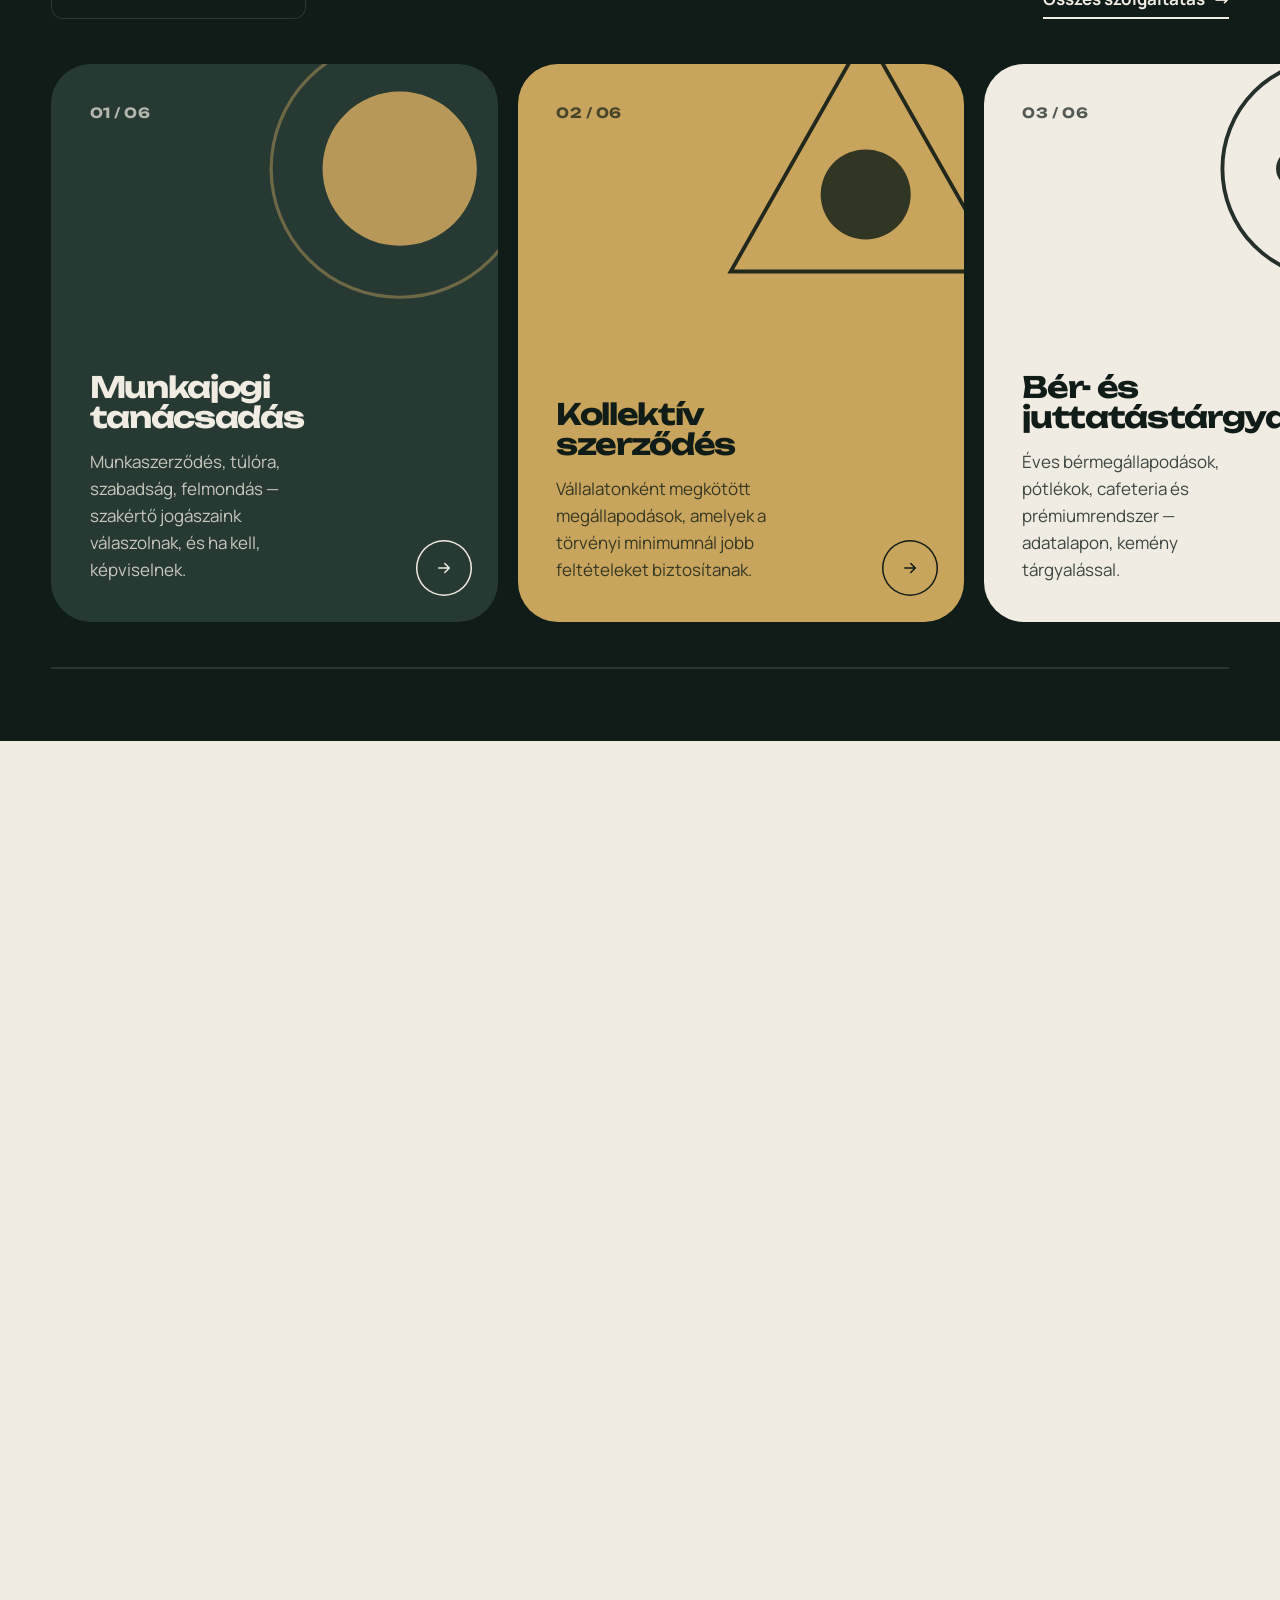
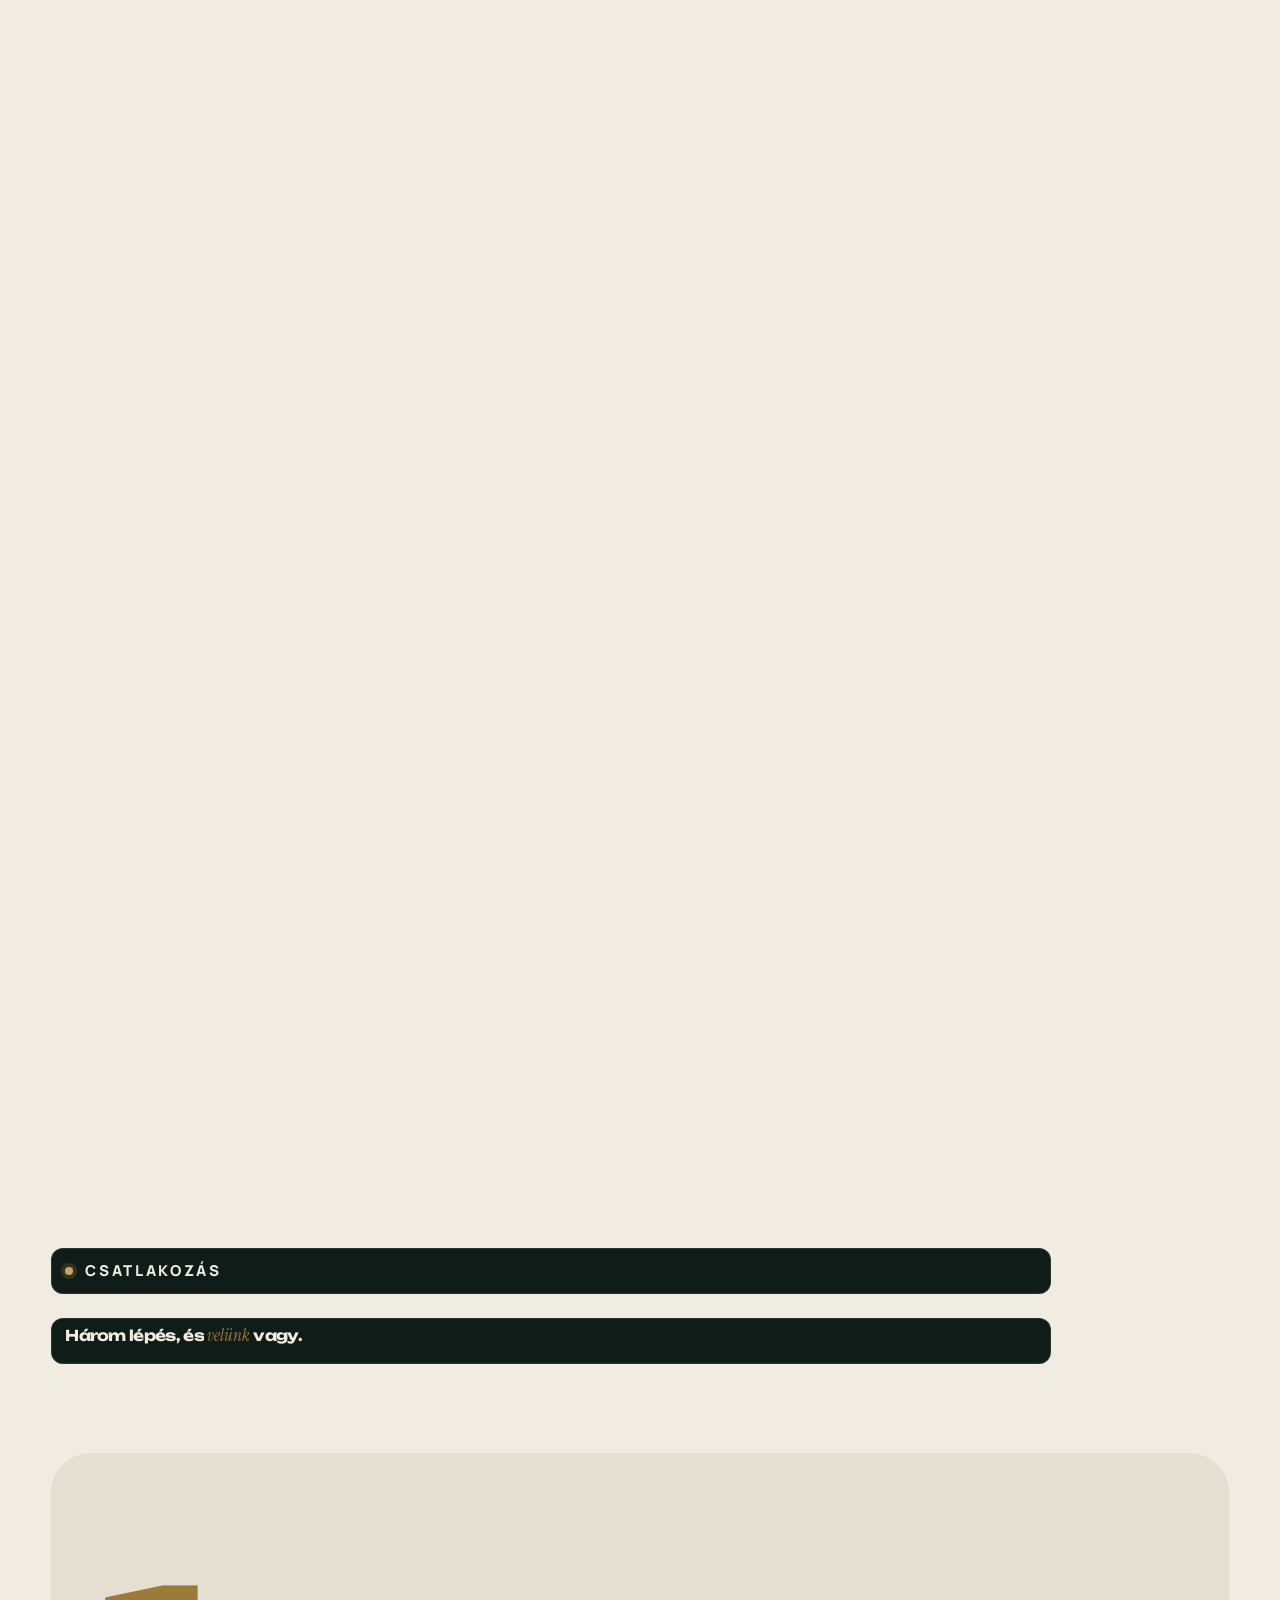
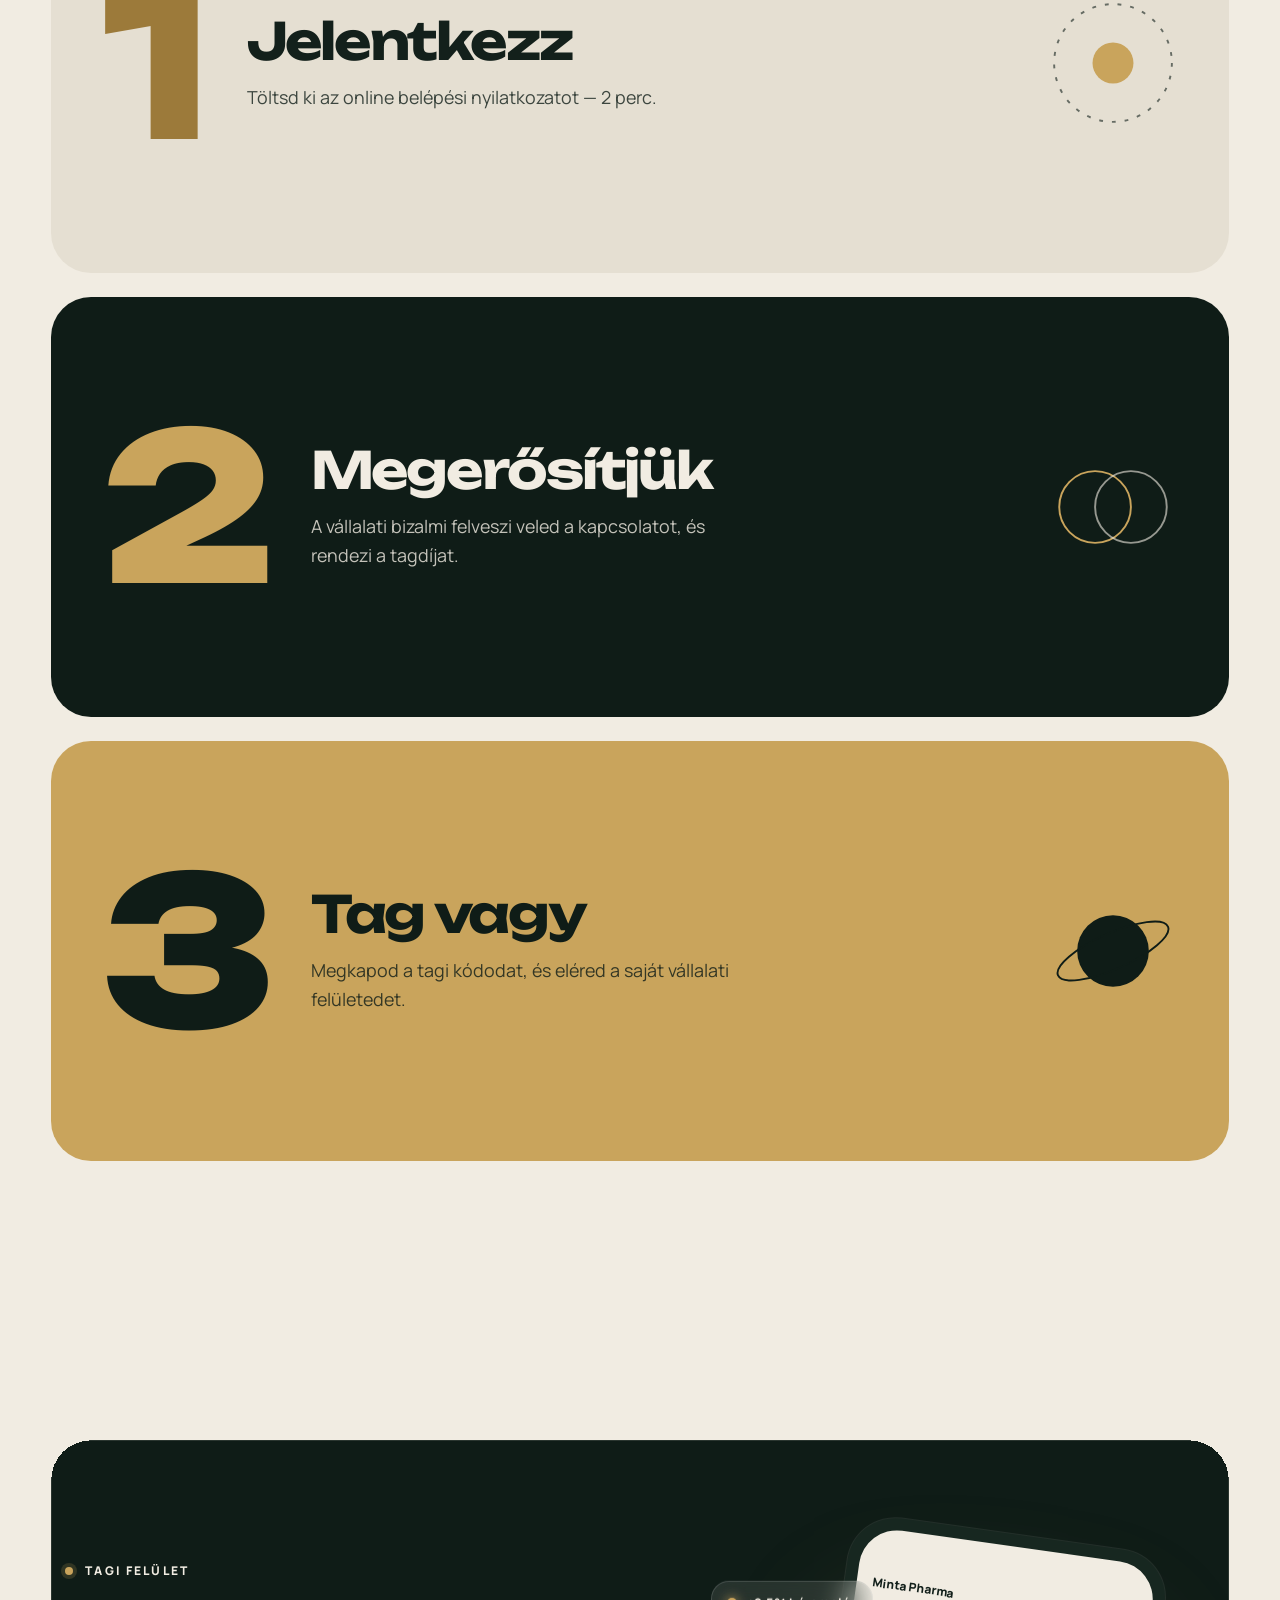
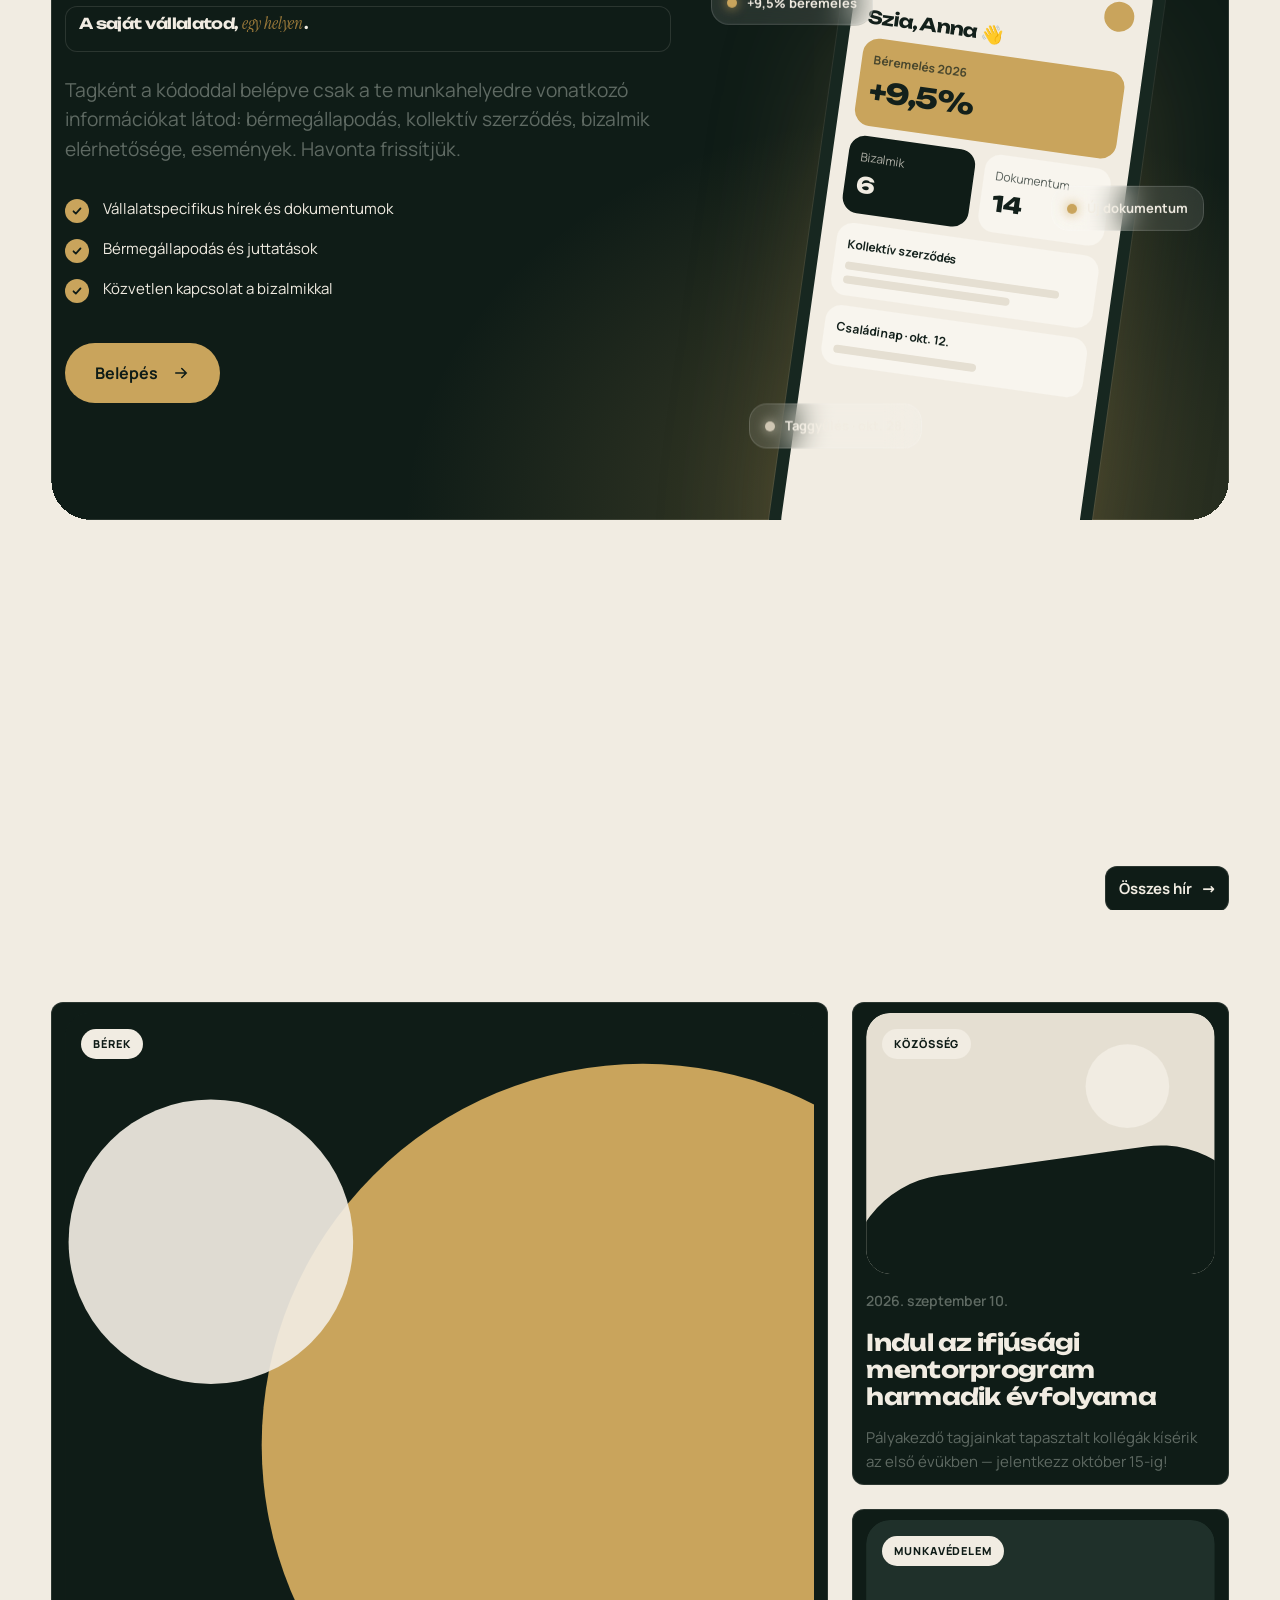
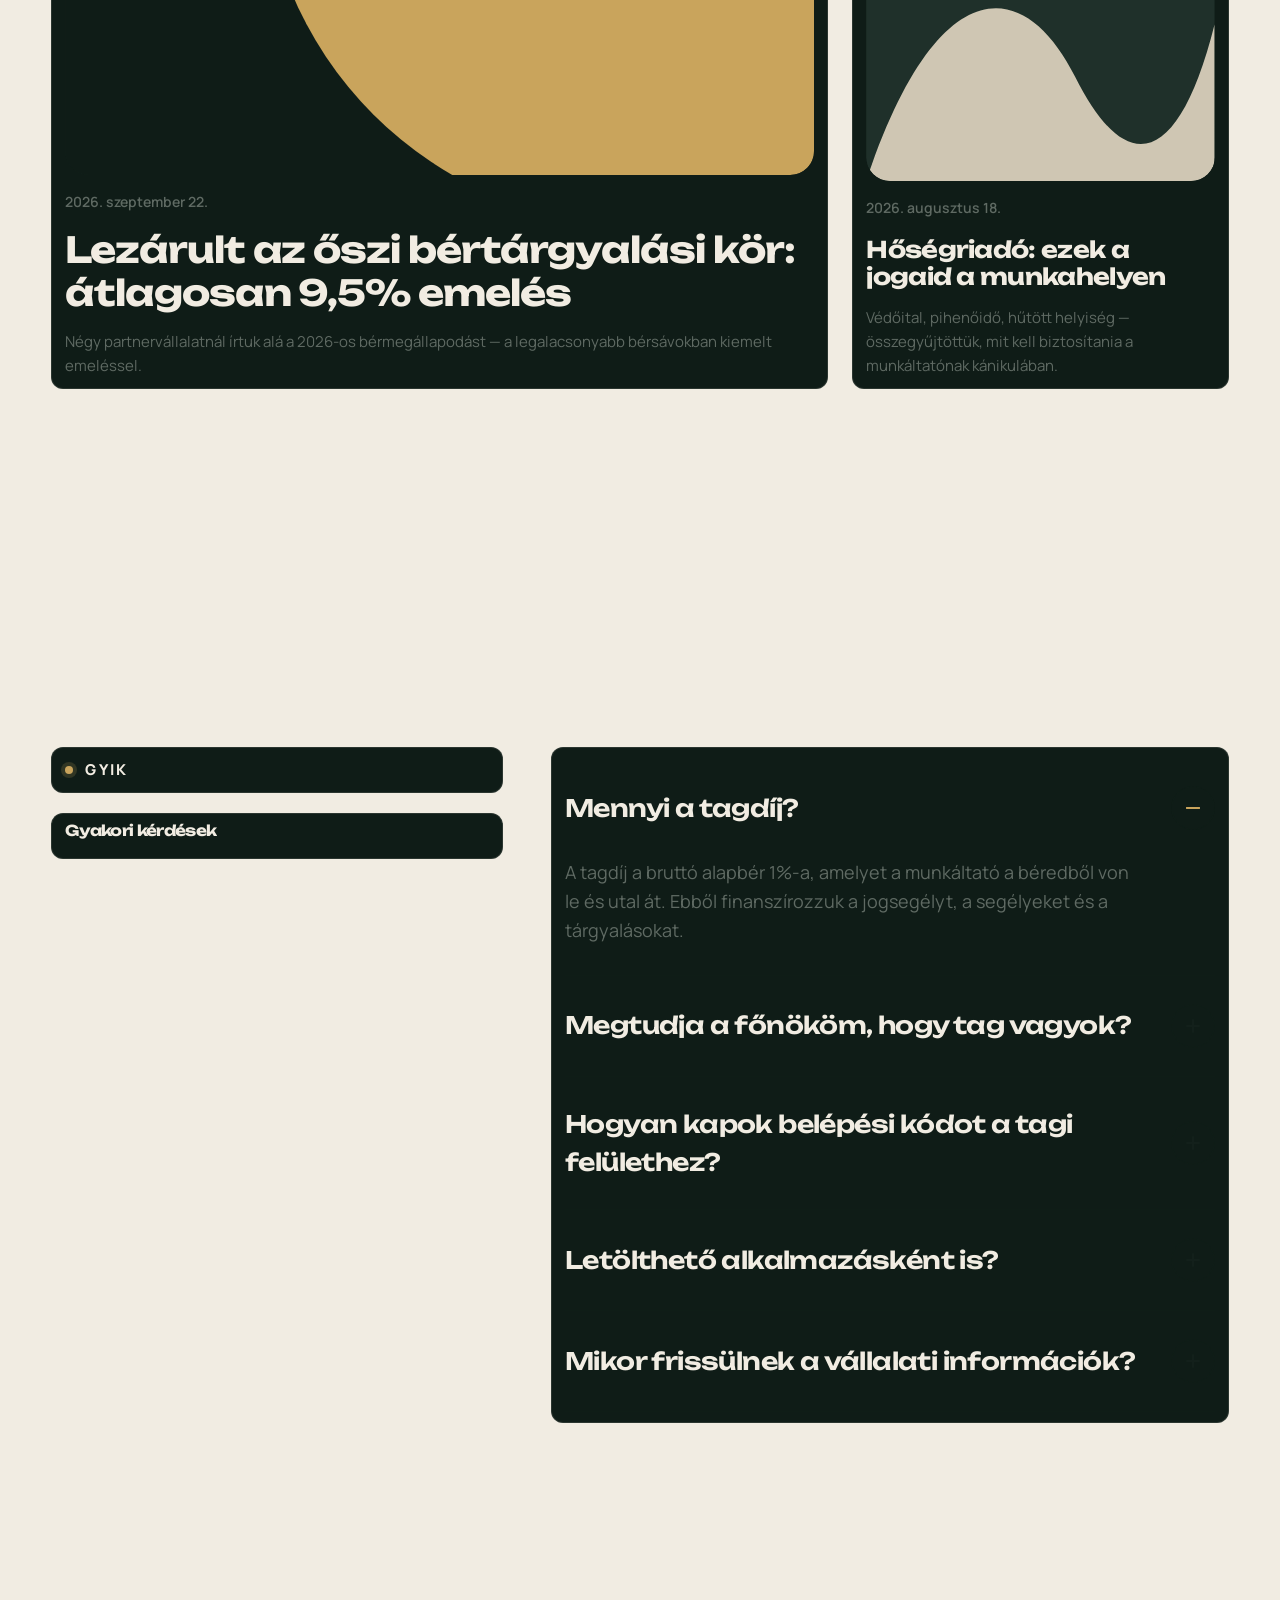
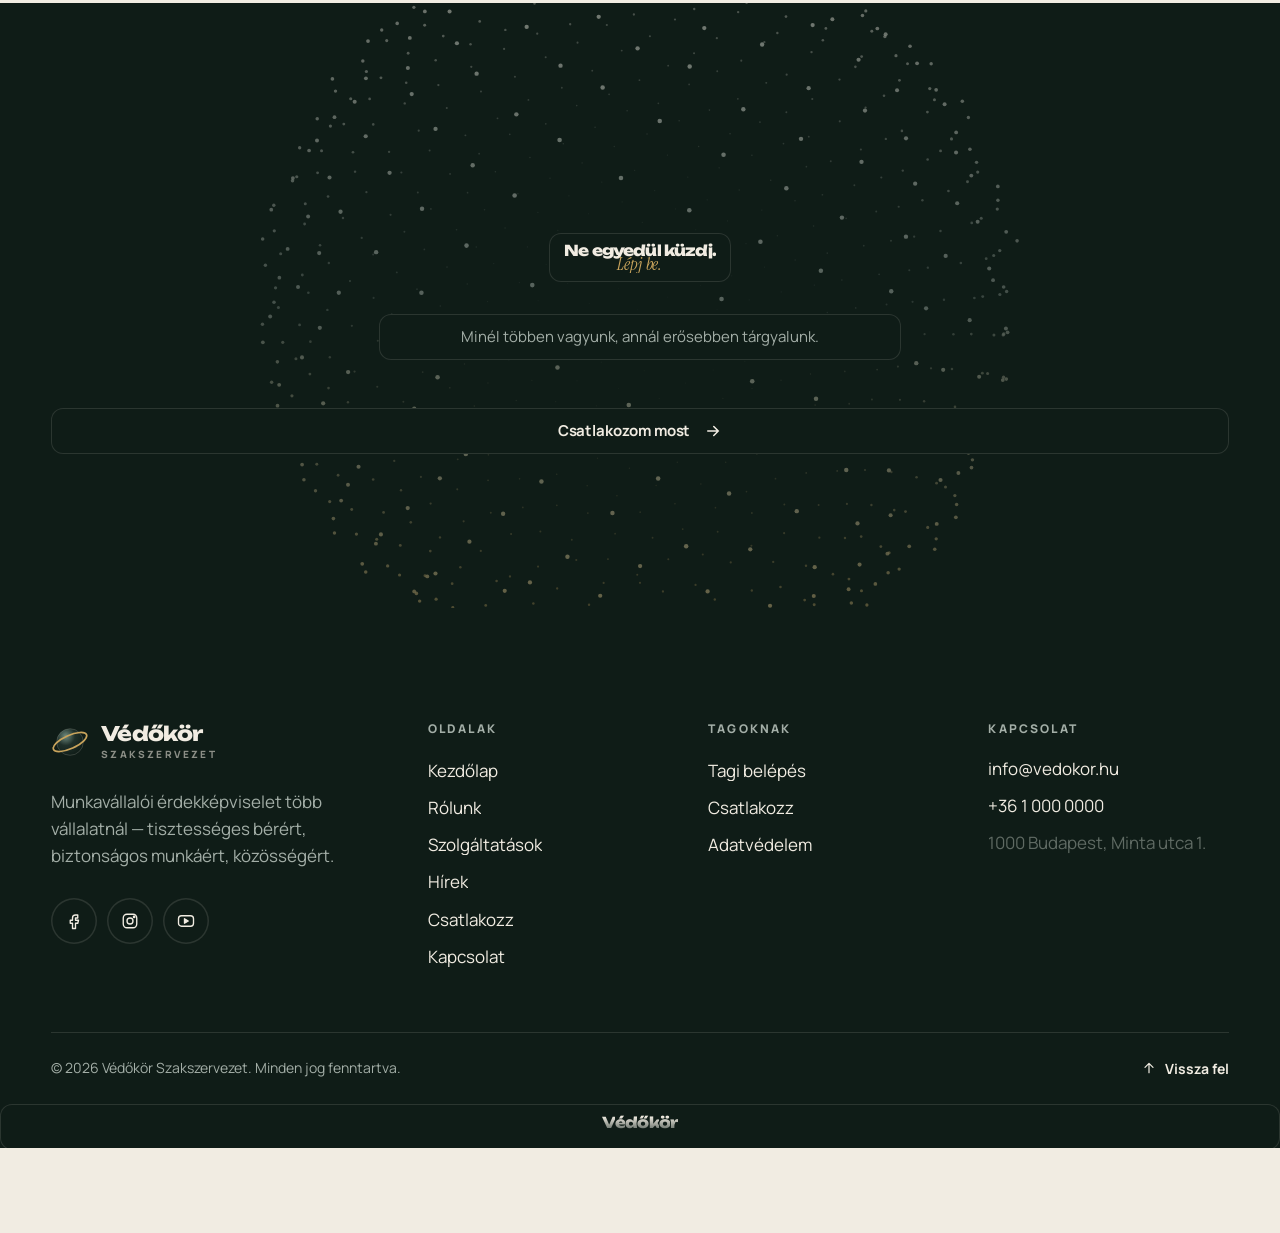
==== commit af2f75fe: "Gyorsítótár-verzió emelése, hogy a telepítés-javítás eljusson a telefonokra A service worker a stati" ====
--- a/index.html
+++ b/index.html
@@ -21,8 +21,8 @@
   <link rel="apple-touch-icon" href="assets/img/icon-192.png">
   <link rel="preload" href="assets/fonts/Unbounded-normal-latin.woff2" as="font" type="font/woff2" crossorigin>
   <link rel="preload" href="assets/fonts/Manrope-normal-latin.woff2" as="font" type="font/woff2" crossorigin>
-  <link rel="stylesheet" href="assets/css/fonts.css?v=9">
-  <link rel="stylesheet" href="assets/css/style.css?v=9">
+  <link rel="stylesheet" href="assets/css/fonts.css?v=10">
+  <link rel="stylesheet" href="assets/css/style.css?v=10">
 </head>
 <body data-page="home">
 <main id="main">
@@ -287,11 +287,11 @@
 <script src="assets/vendor/gsap.min.js" defer></script>
 <script src="assets/vendor/ScrollTrigger.min.js" defer></script>
 <script src="assets/vendor/lenis.min.js" defer></script>
-<script src="assets/js/config.js?v=9" defer></script>
-<script src="assets/js/backend.js?v=9" defer></script>
-<script src="assets/js/i18n.js?v=9" defer></script>
-<script src="assets/js/orb-gl.js?v=9" defer></script>
-<script src="assets/js/app.js?v=9" defer></script>
+<script src="assets/js/config.js?v=10" defer></script>
+<script src="assets/js/backend.js?v=10" defer></script>
+<script src="assets/js/i18n.js?v=10" defer></script>
+<script src="assets/js/orb-gl.js?v=10" defer></script>
+<script src="assets/js/app.js?v=10" defer></script>
 <script type="application/ld+json">
 {"@context":"https://schema.org","@type":"Organization","name":"Védőkör Szakszervezet","url":"https://protection-orb.vercel.app/","logo":"https://protection-orb.vercel.app/assets/img/icon-512.png","email":"info@vedokor.hu","telephone":"+36 1 000 0000","address":{"@type":"PostalAddress","streetAddress":"Minta utca 1.","postalCode":"1000","addressLocality":"Budapest","addressCountry":"HU"}}
 </script>
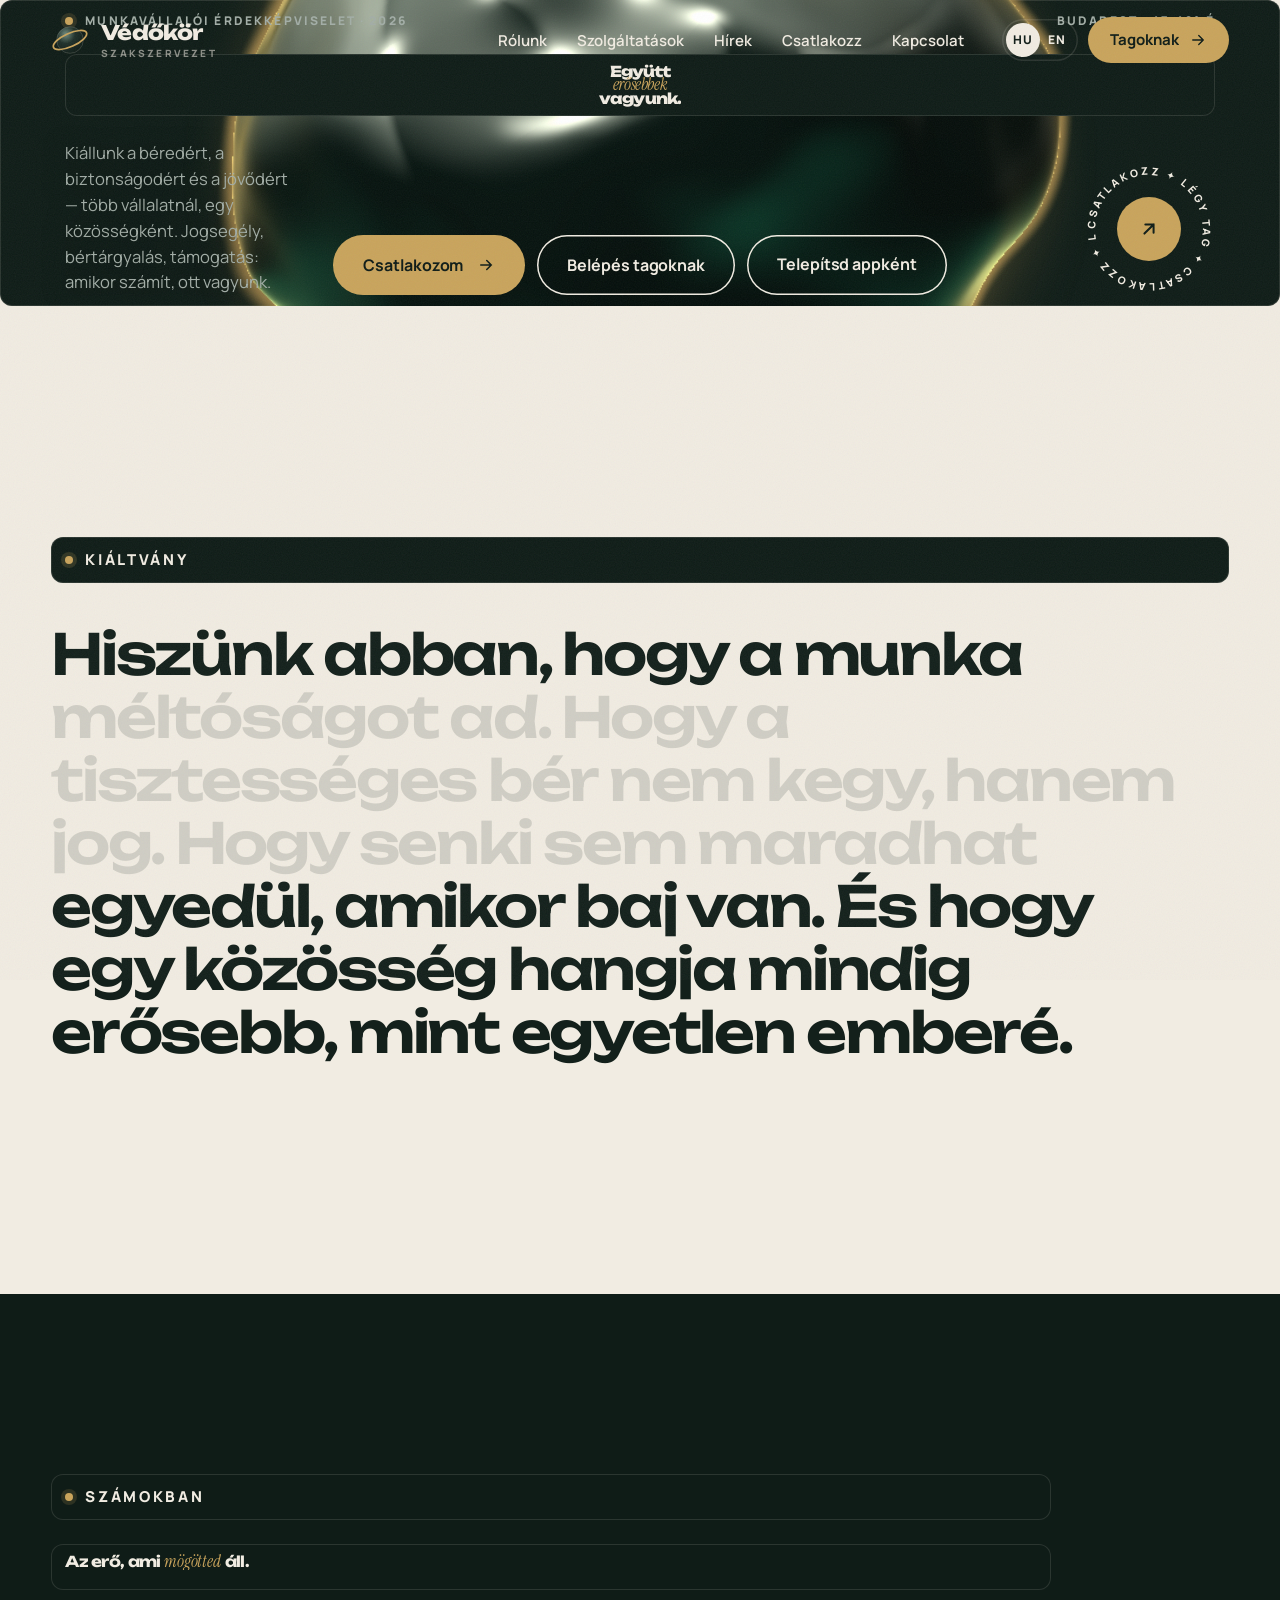
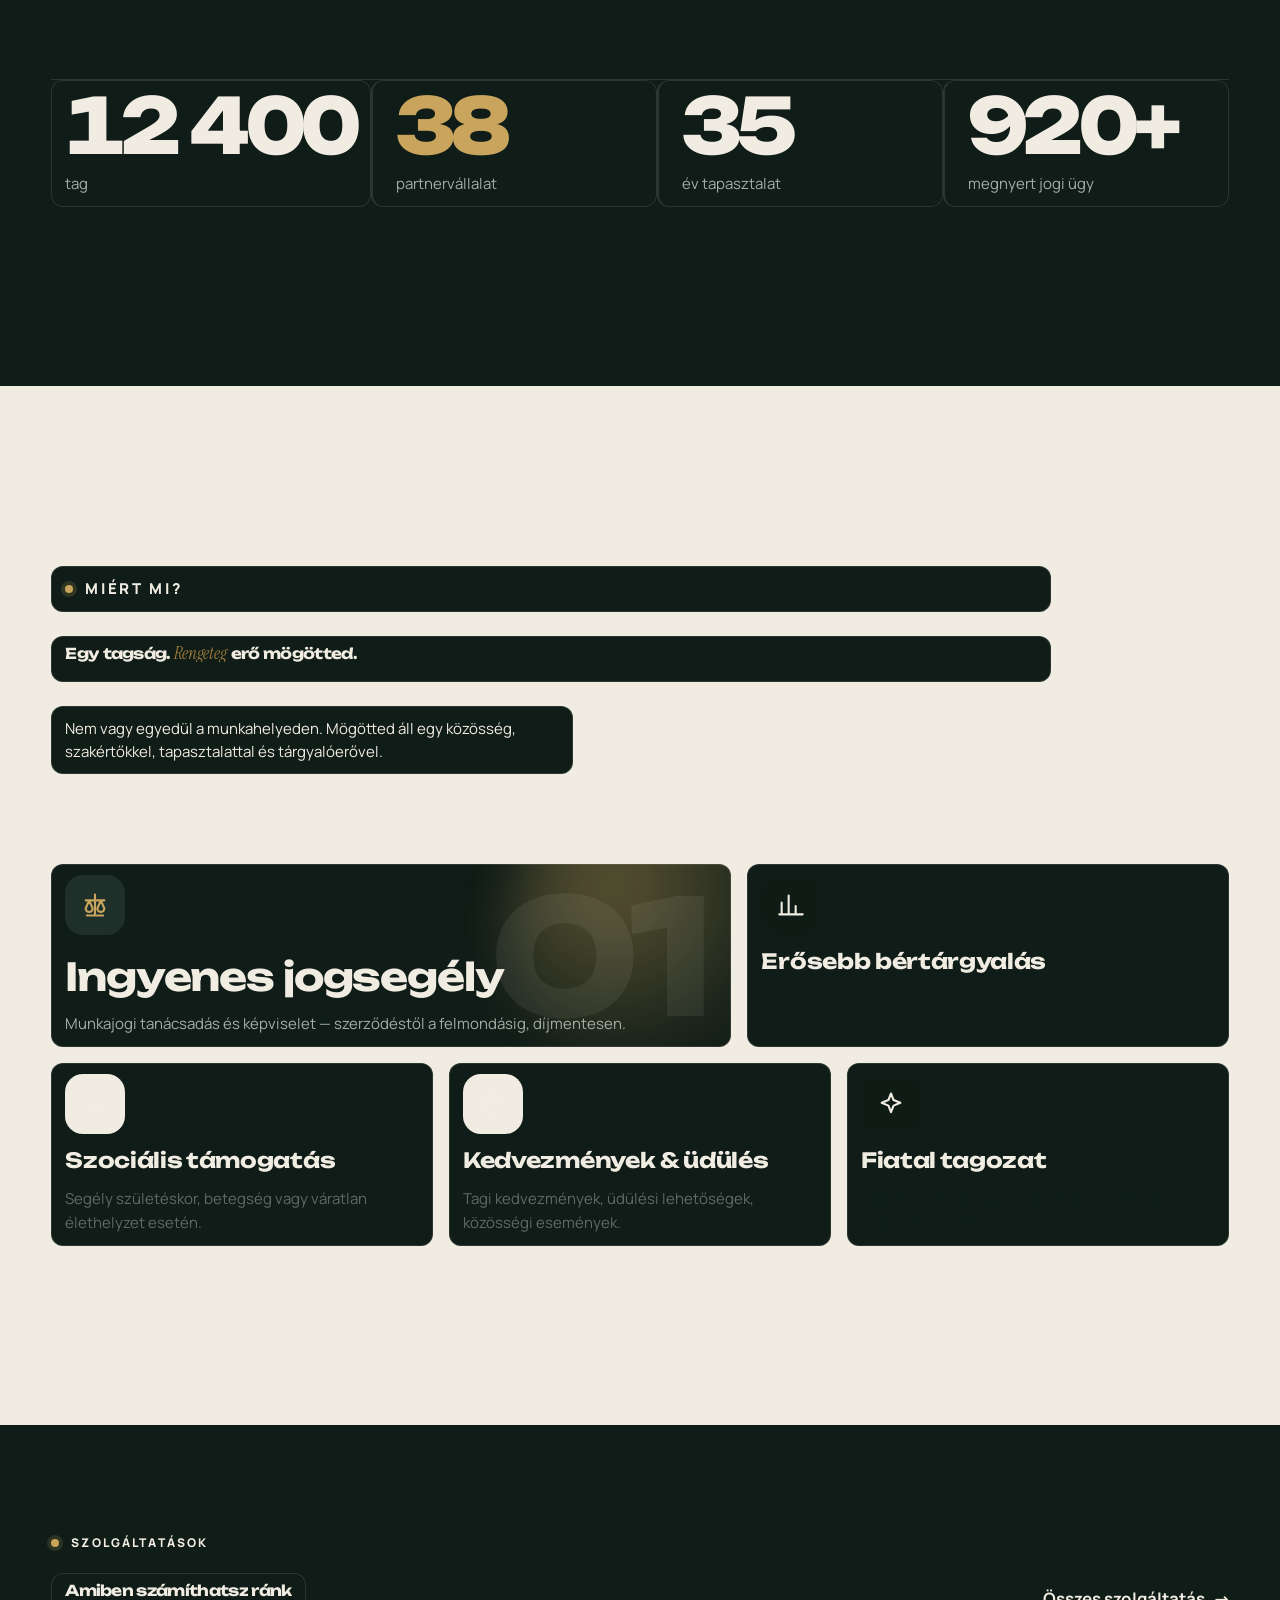
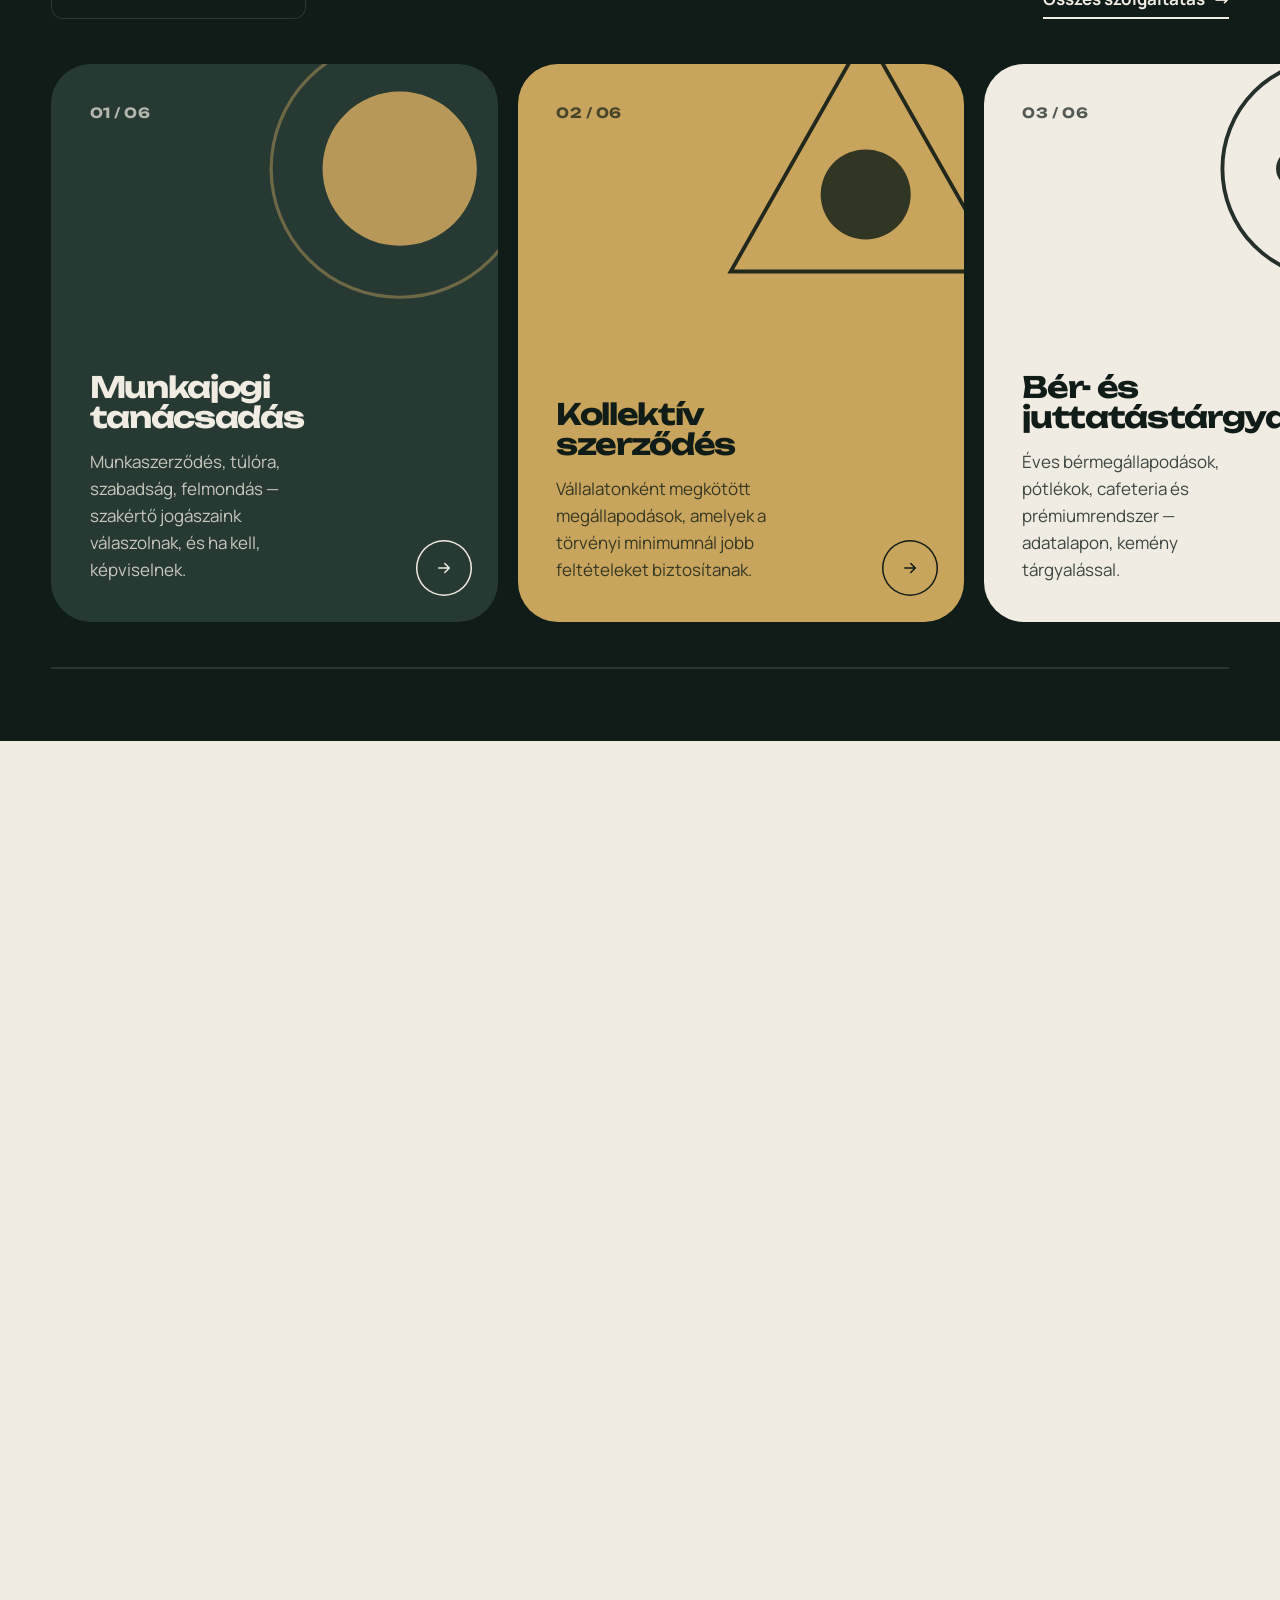
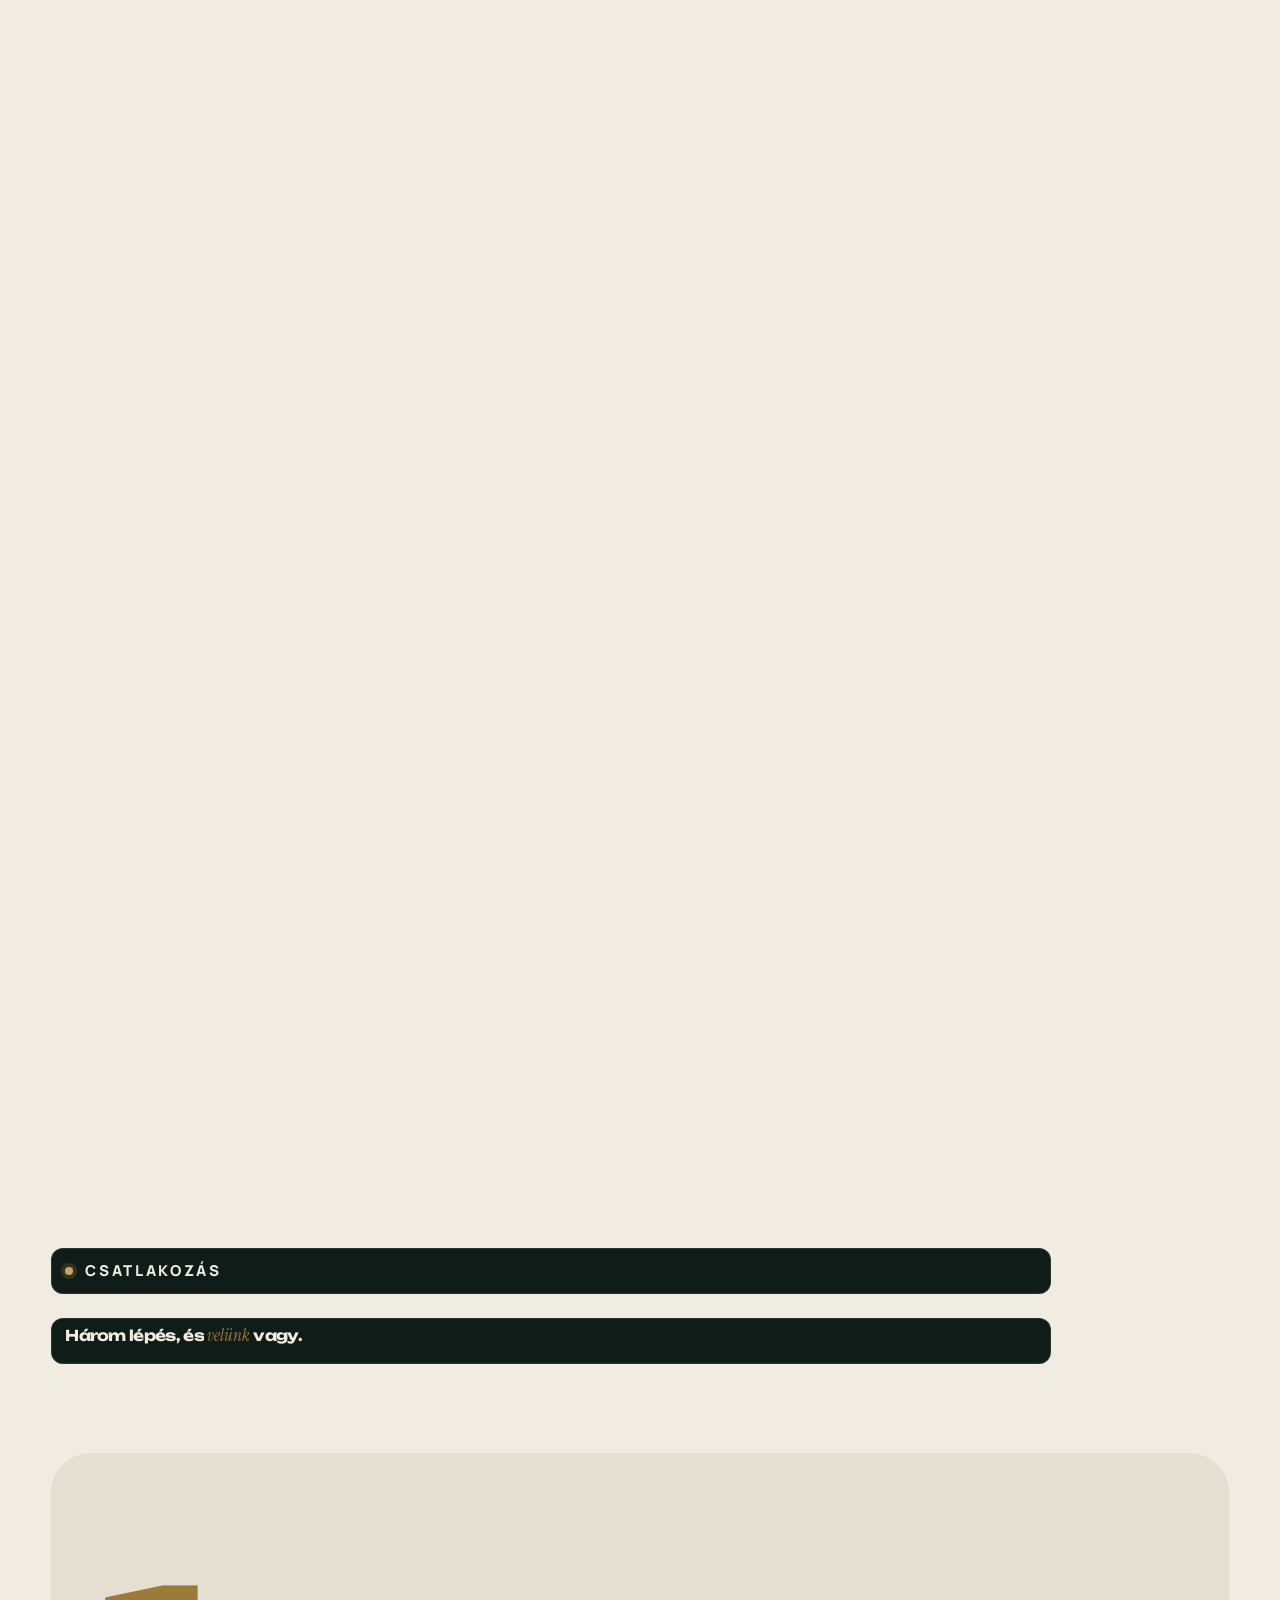
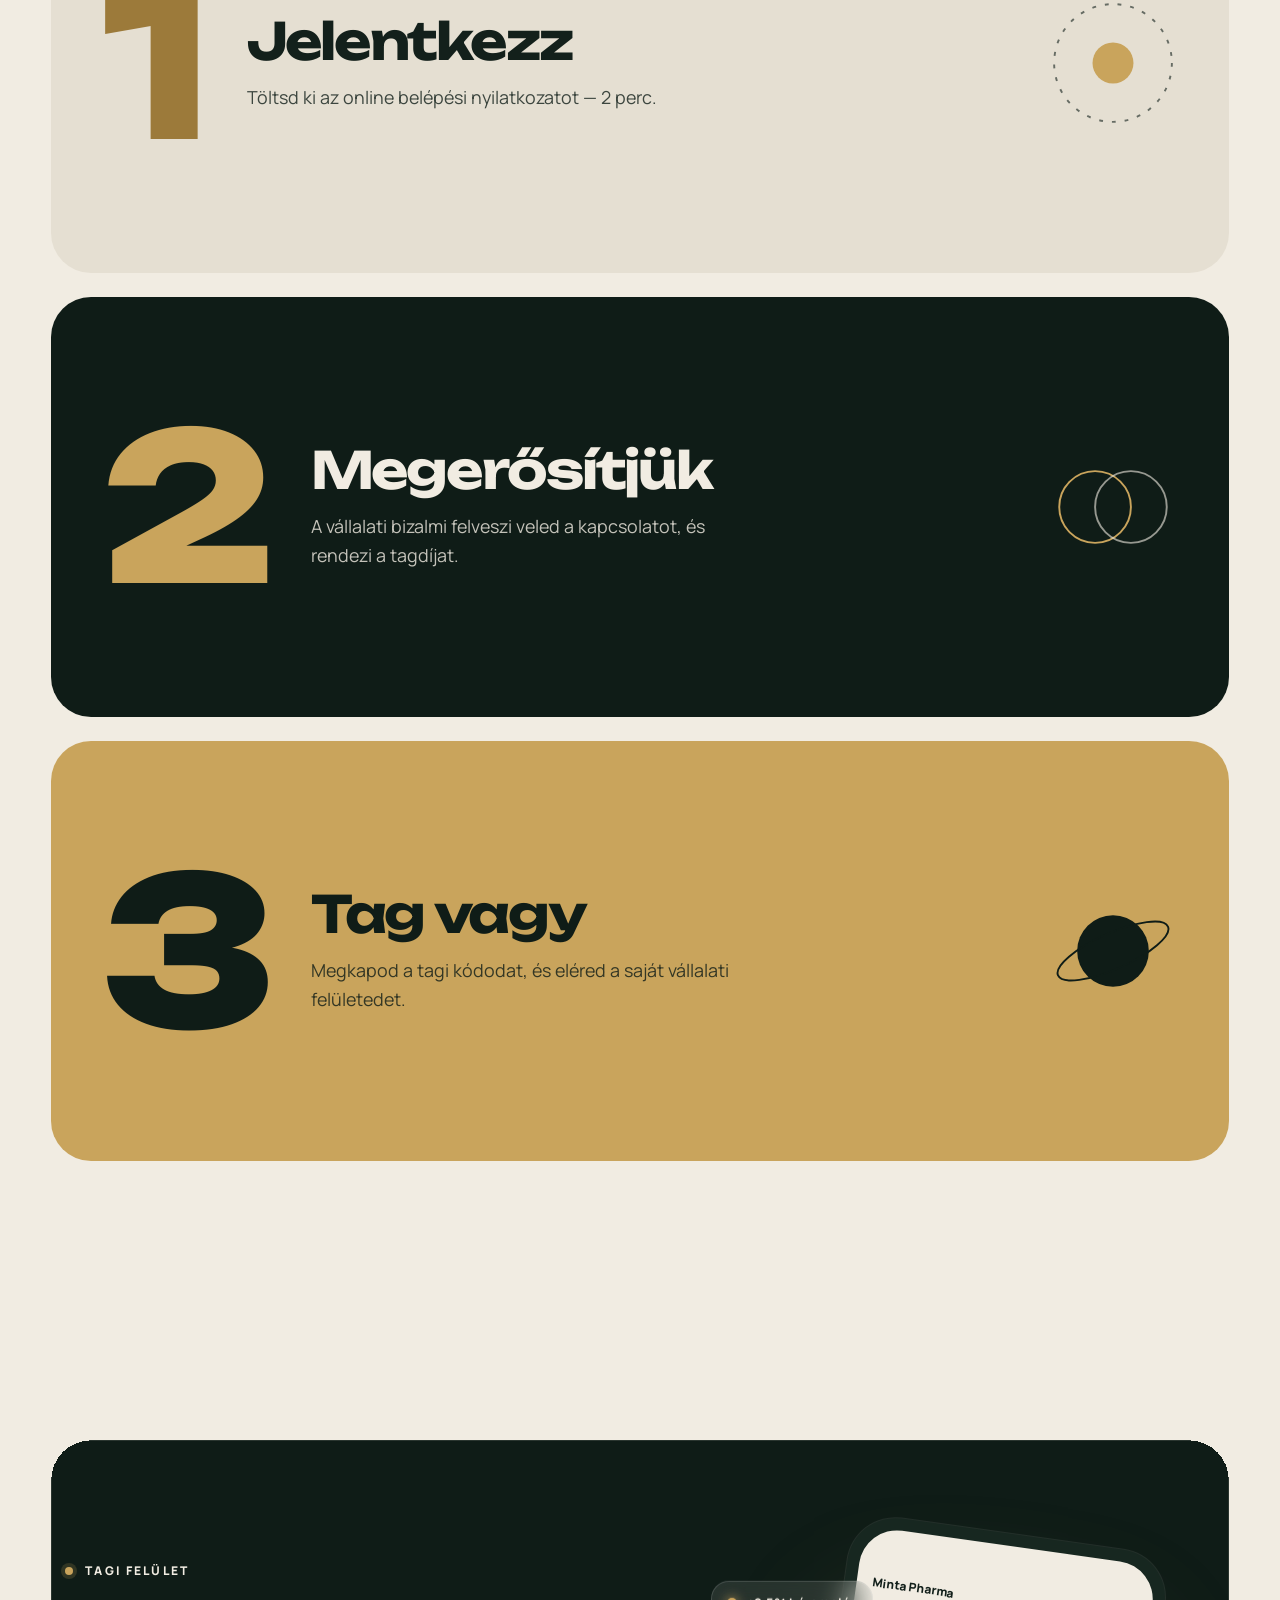
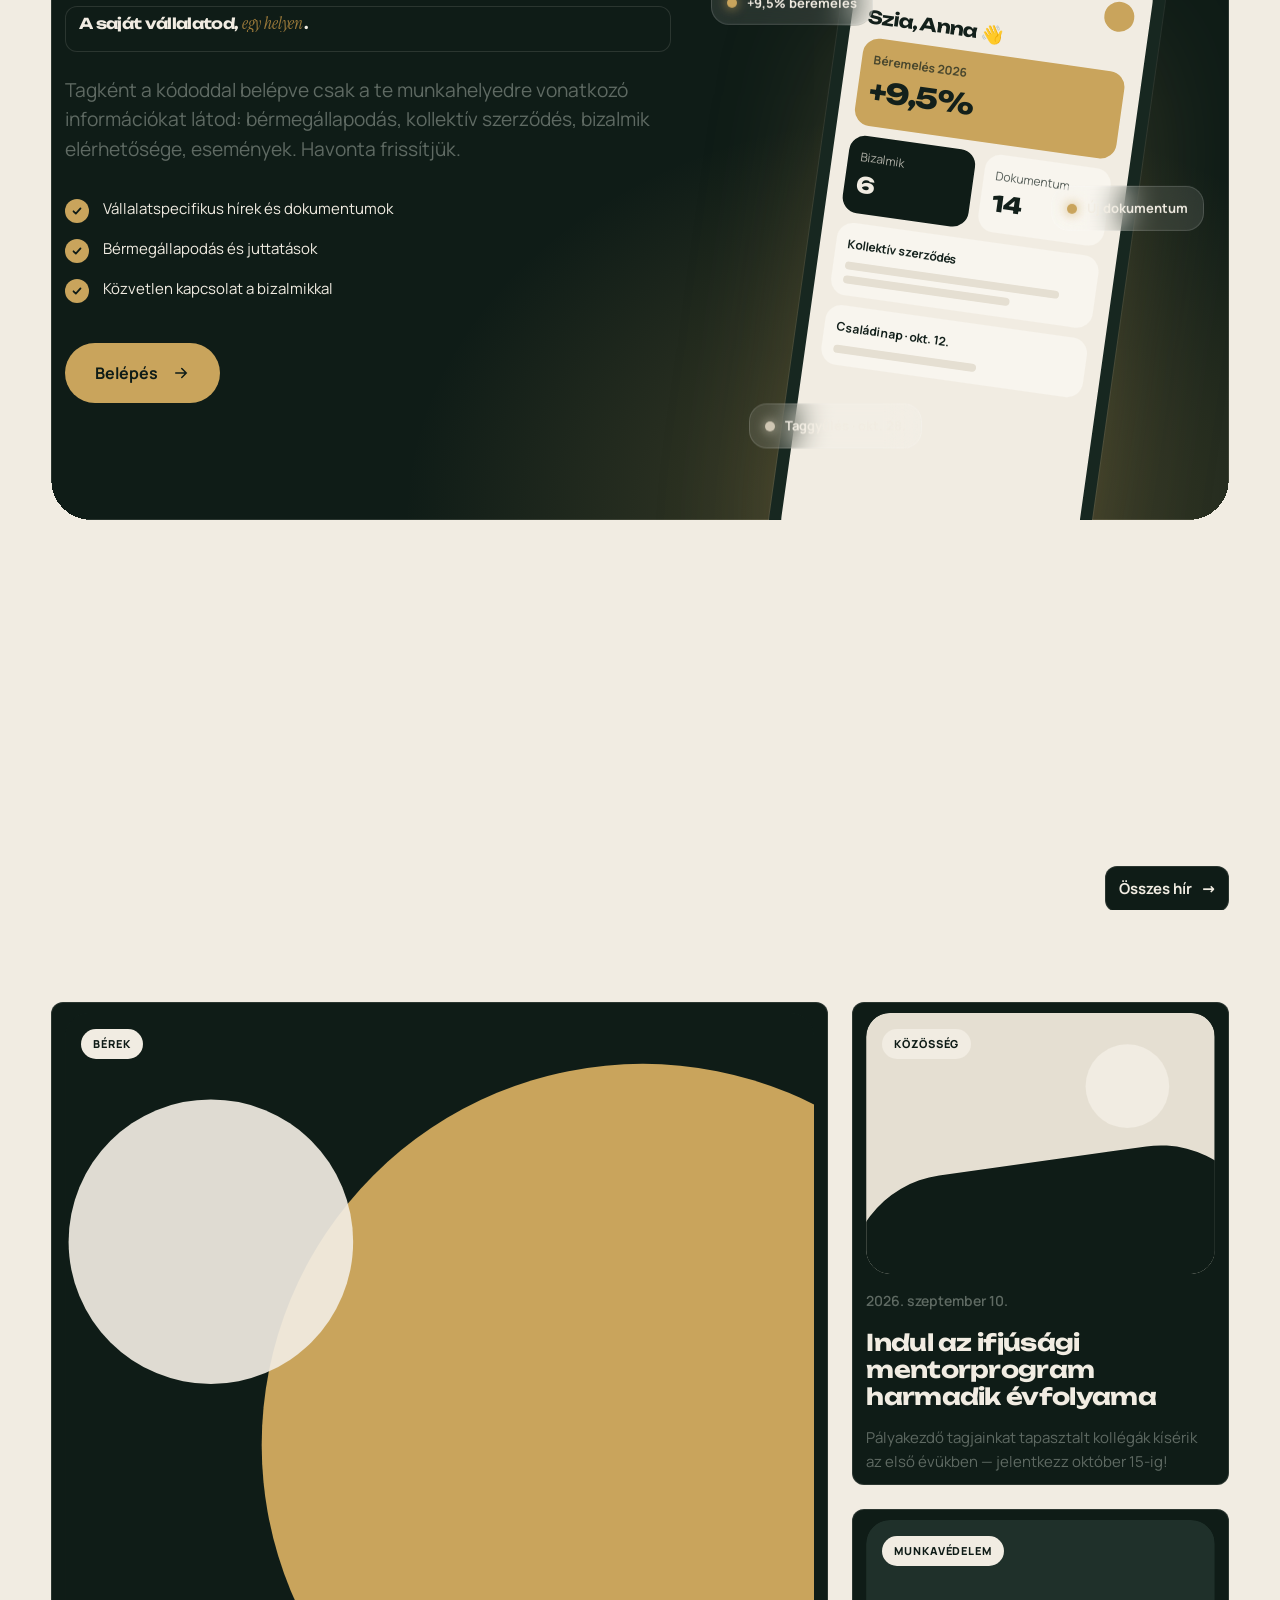
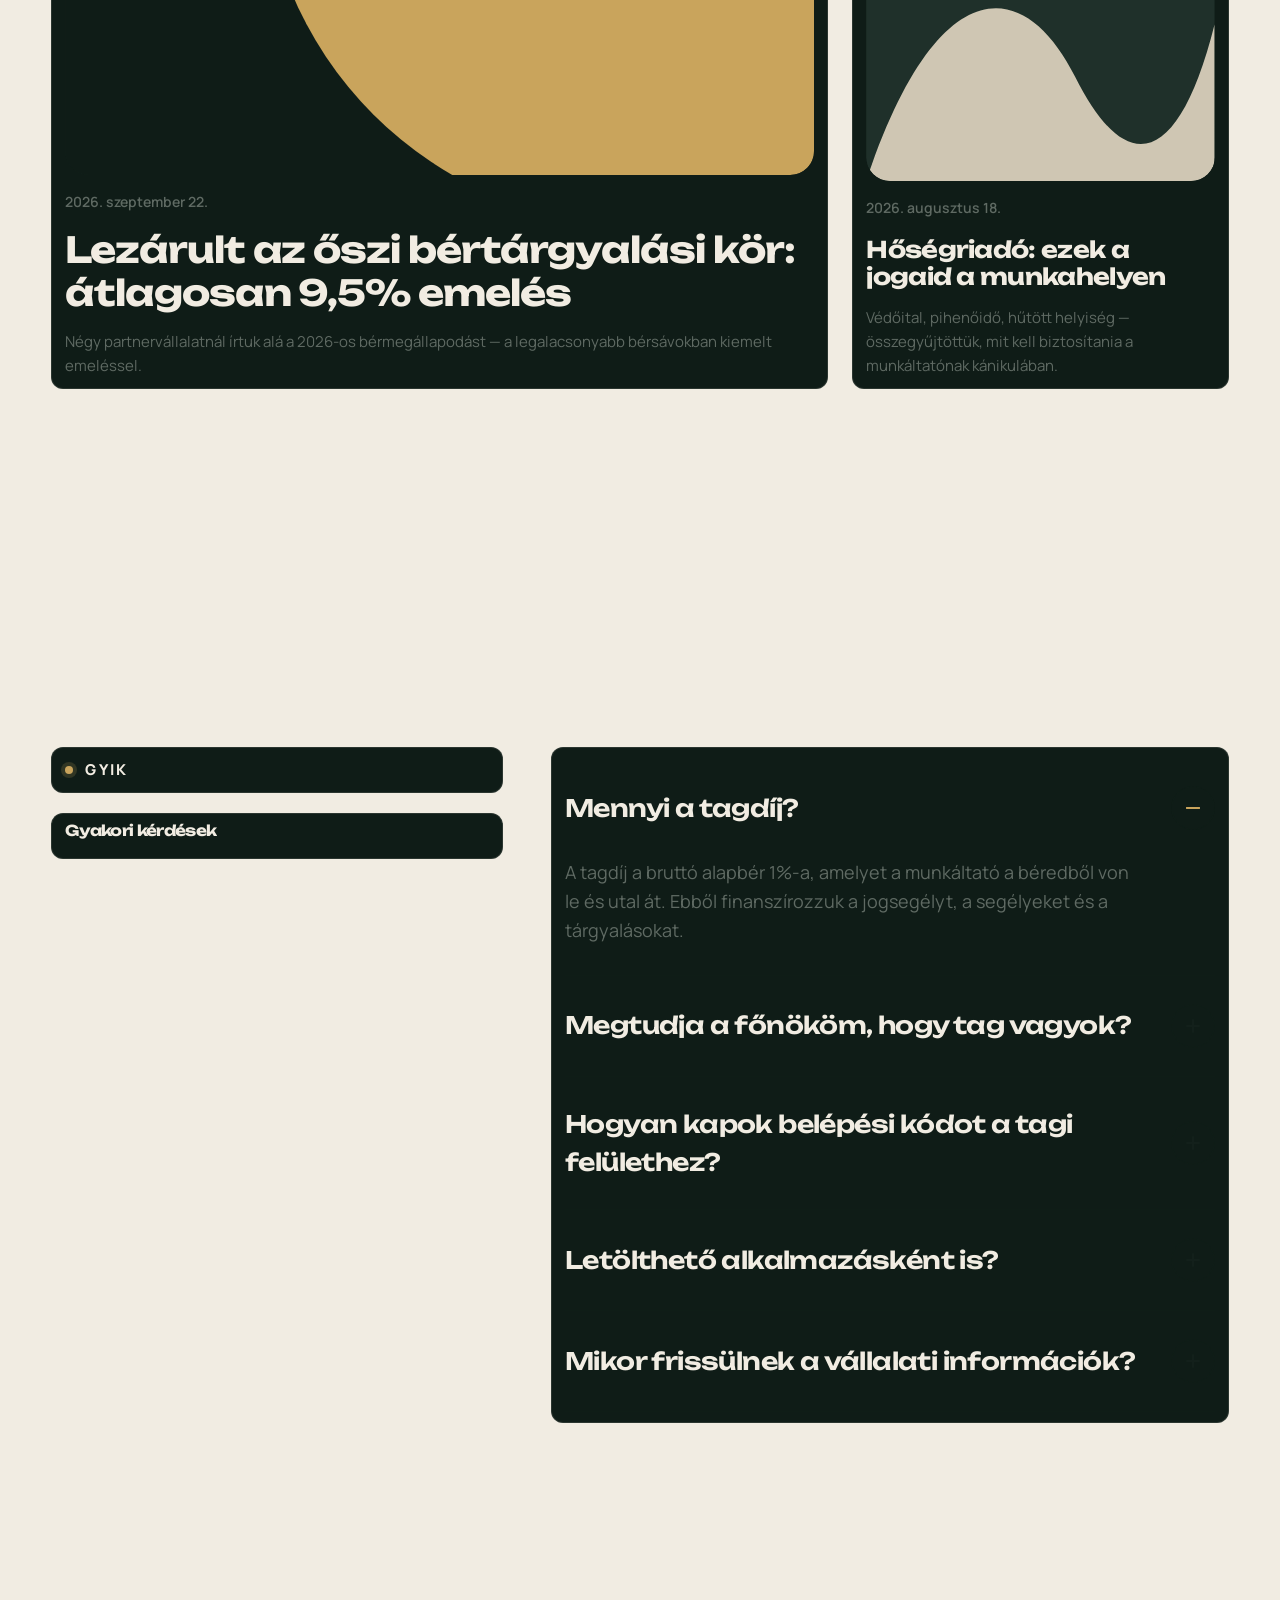
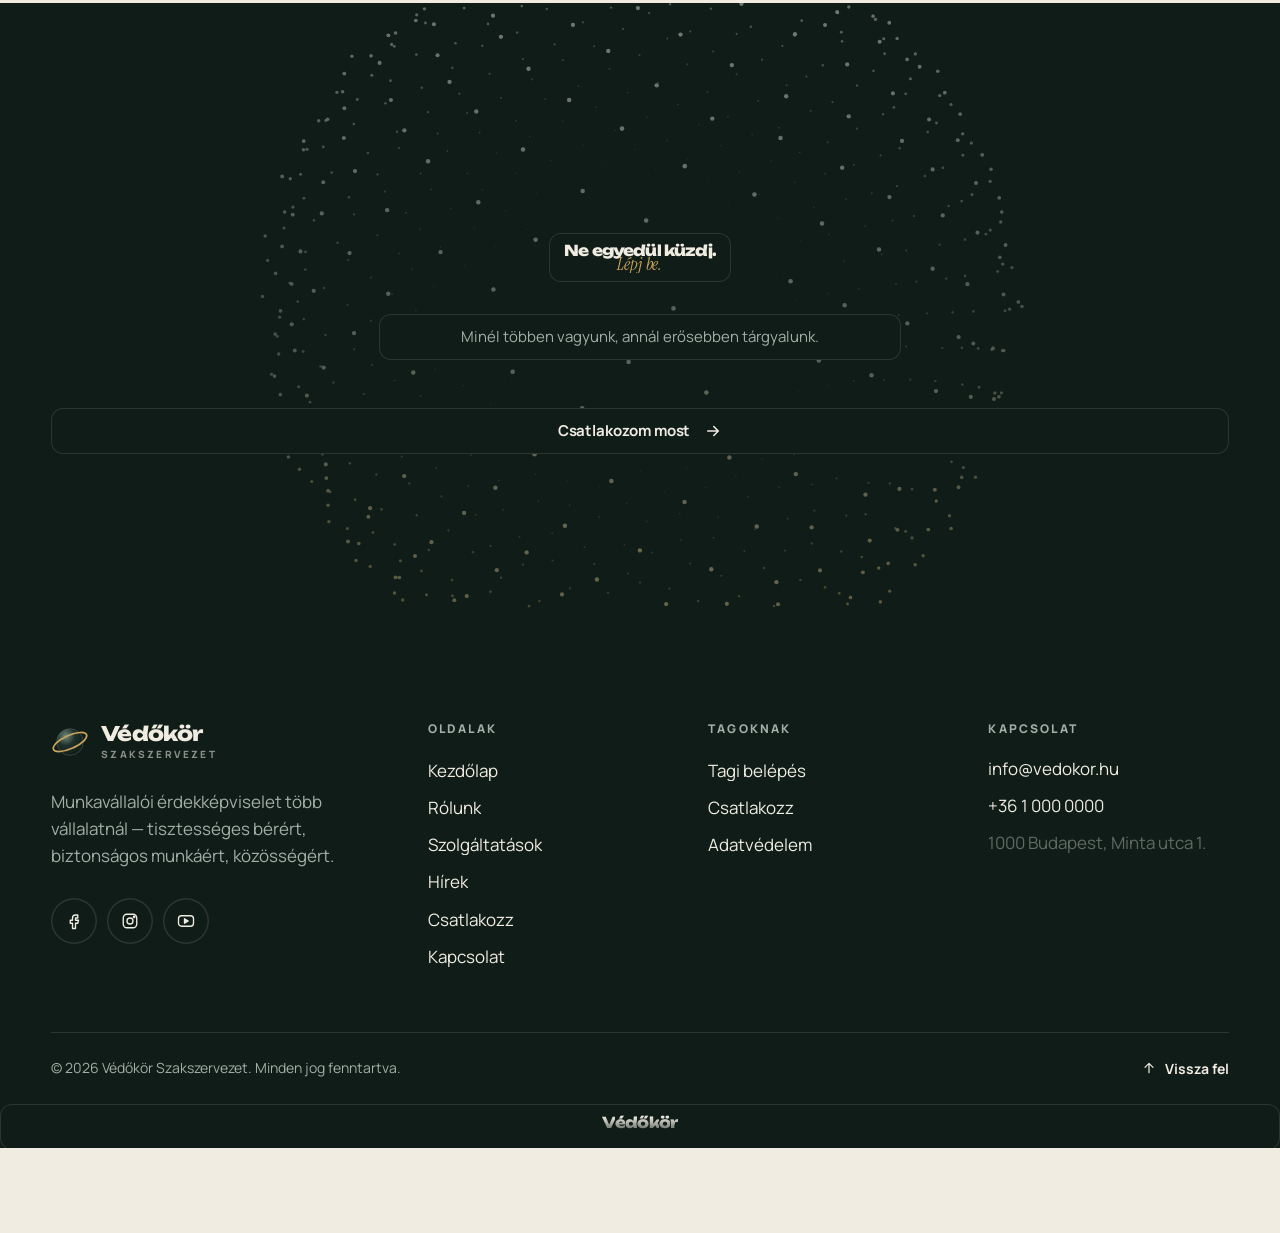
==== commit b22bc174: "iPhone telepítési útmutató állandó lapként A gomb koppintásra csak 4 másodpercig mutatta a szöveget." ====
--- a/index.html
+++ b/index.html
@@ -21,8 +21,8 @@
   <link rel="apple-touch-icon" href="assets/img/icon-192.png">
   <link rel="preload" href="assets/fonts/Unbounded-normal-latin.woff2" as="font" type="font/woff2" crossorigin>
   <link rel="preload" href="assets/fonts/Manrope-normal-latin.woff2" as="font" type="font/woff2" crossorigin>
-  <link rel="stylesheet" href="assets/css/fonts.css?v=10">
-  <link rel="stylesheet" href="assets/css/style.css?v=10">
+  <link rel="stylesheet" href="assets/css/fonts.css?v=11">
+  <link rel="stylesheet" href="assets/css/style.css?v=11">
 </head>
 <body data-page="home">
 <main id="main">
@@ -287,11 +287,11 @@
 <script src="assets/vendor/gsap.min.js" defer></script>
 <script src="assets/vendor/ScrollTrigger.min.js" defer></script>
 <script src="assets/vendor/lenis.min.js" defer></script>
-<script src="assets/js/config.js?v=10" defer></script>
-<script src="assets/js/backend.js?v=10" defer></script>
-<script src="assets/js/i18n.js?v=10" defer></script>
-<script src="assets/js/orb-gl.js?v=10" defer></script>
-<script src="assets/js/app.js?v=10" defer></script>
+<script src="assets/js/config.js?v=11" defer></script>
+<script src="assets/js/backend.js?v=11" defer></script>
+<script src="assets/js/i18n.js?v=11" defer></script>
+<script src="assets/js/orb-gl.js?v=11" defer></script>
+<script src="assets/js/app.js?v=11" defer></script>
 <script type="application/ld+json">
 {"@context":"https://schema.org","@type":"Organization","name":"Védőkör Szakszervezet","url":"https://protection-orb.vercel.app/","logo":"https://protection-orb.vercel.app/assets/img/icon-512.png","email":"info@vedokor.hu","telephone":"+36 1 000 0000","address":{"@type":"PostalAddress","streetAddress":"Minta utca 1.","postalCode":"1000","addressLocality":"Budapest","addressCountry":"HU"}}
 </script>
--- a/assets/css/style.css
+++ b/assets/css/style.css
@@ -340,6 +340,13 @@
   .hero-top span:last-child { display: none; }
   .hero-title { text-align: left; }
 }
+
+.ios-install { position: fixed; inset: 0; z-index: 200; background: rgba(15, 28, 23, .55); display: none; align-items: flex-end; }
+.ios-install.is-open { display: flex; }
+.ios-install-card { width: 100%; max-width: 560px; margin: 0 auto; padding: 28px 24px 32px; background: var(--ink); color: var(--on-ink); border-radius: 24px 24px 0 0; }
+.ios-install-title { font-family: var(--font-display); font-size: 22px; font-weight: 800; margin-bottom: 16px; }
+.ios-install ol { padding-left: 20px; line-height: 1.7; margin-bottom: 24px; font-size: 16px; }
+.ios-install li + li { margin-top: 6px; }
 
 @media (max-width: 600px) {
   .hero-intro .hero-top { padding-top: calc(var(--header-h) + 12px); }
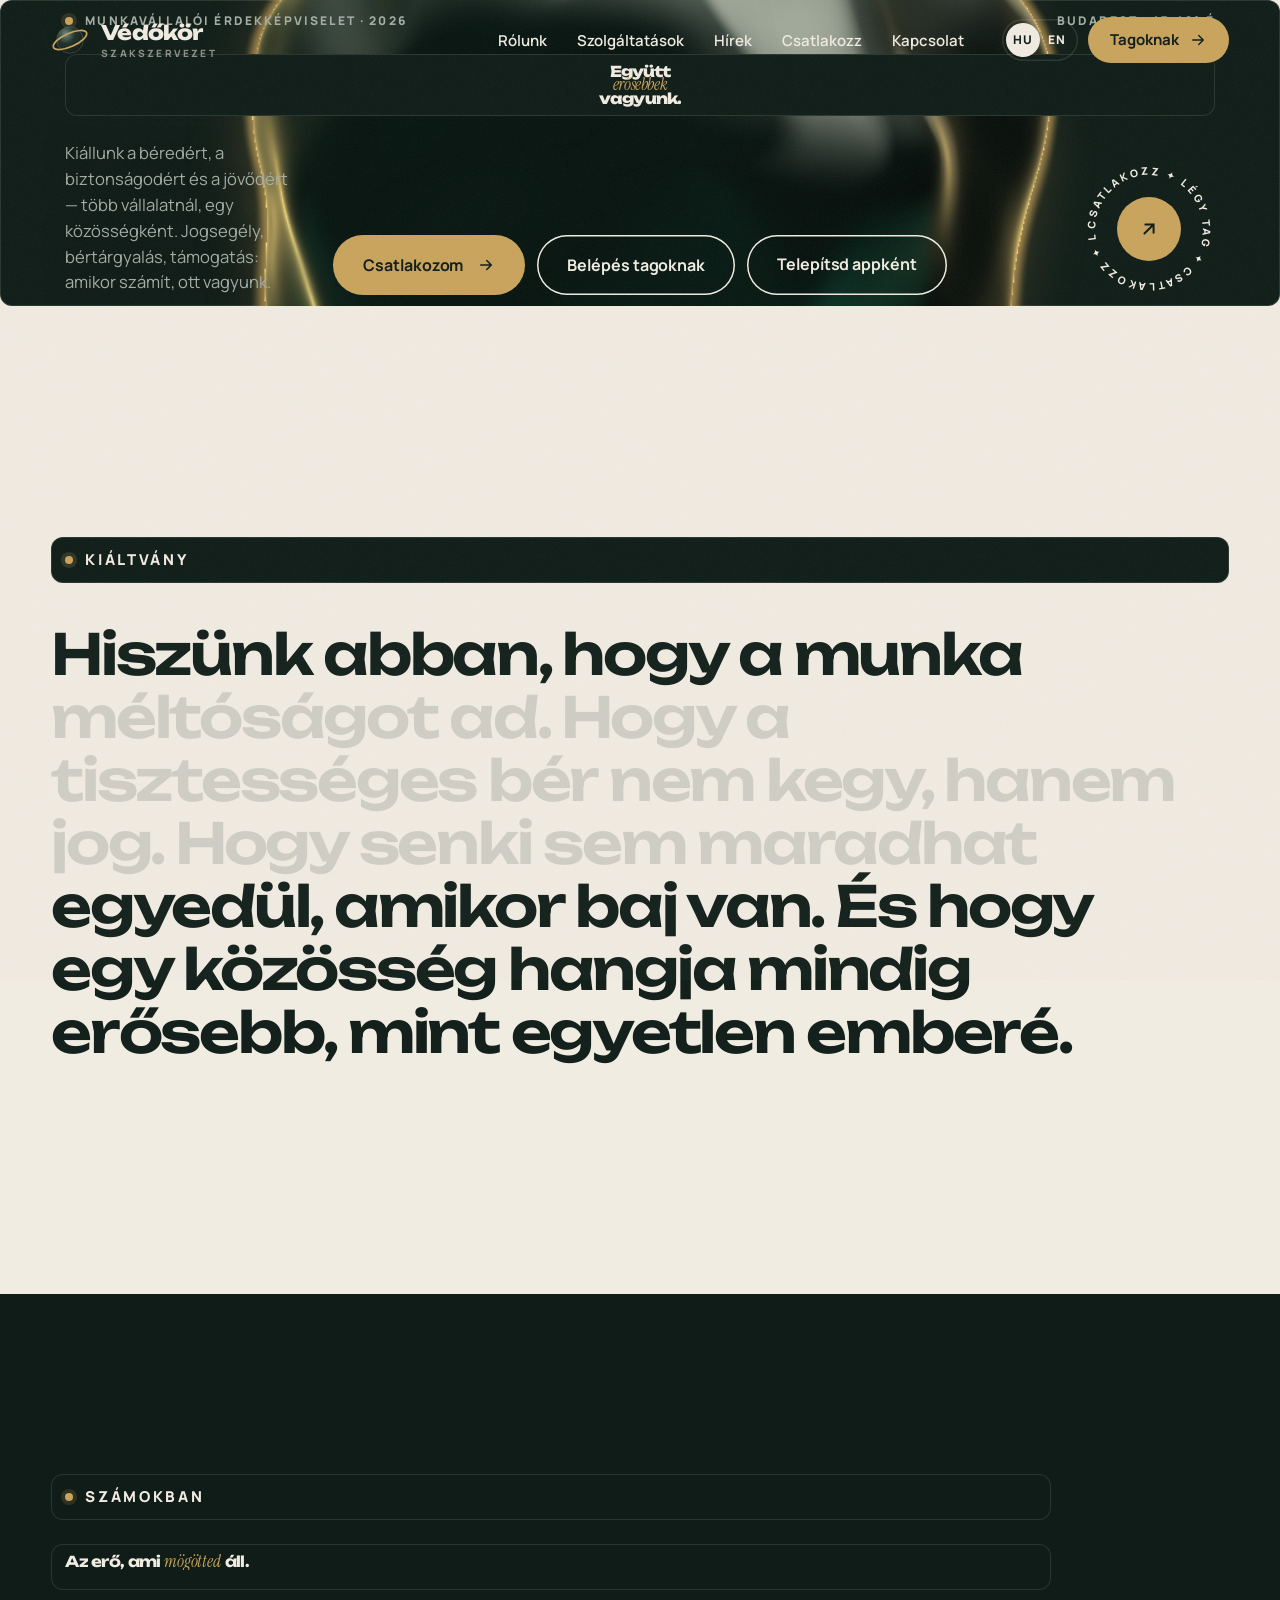
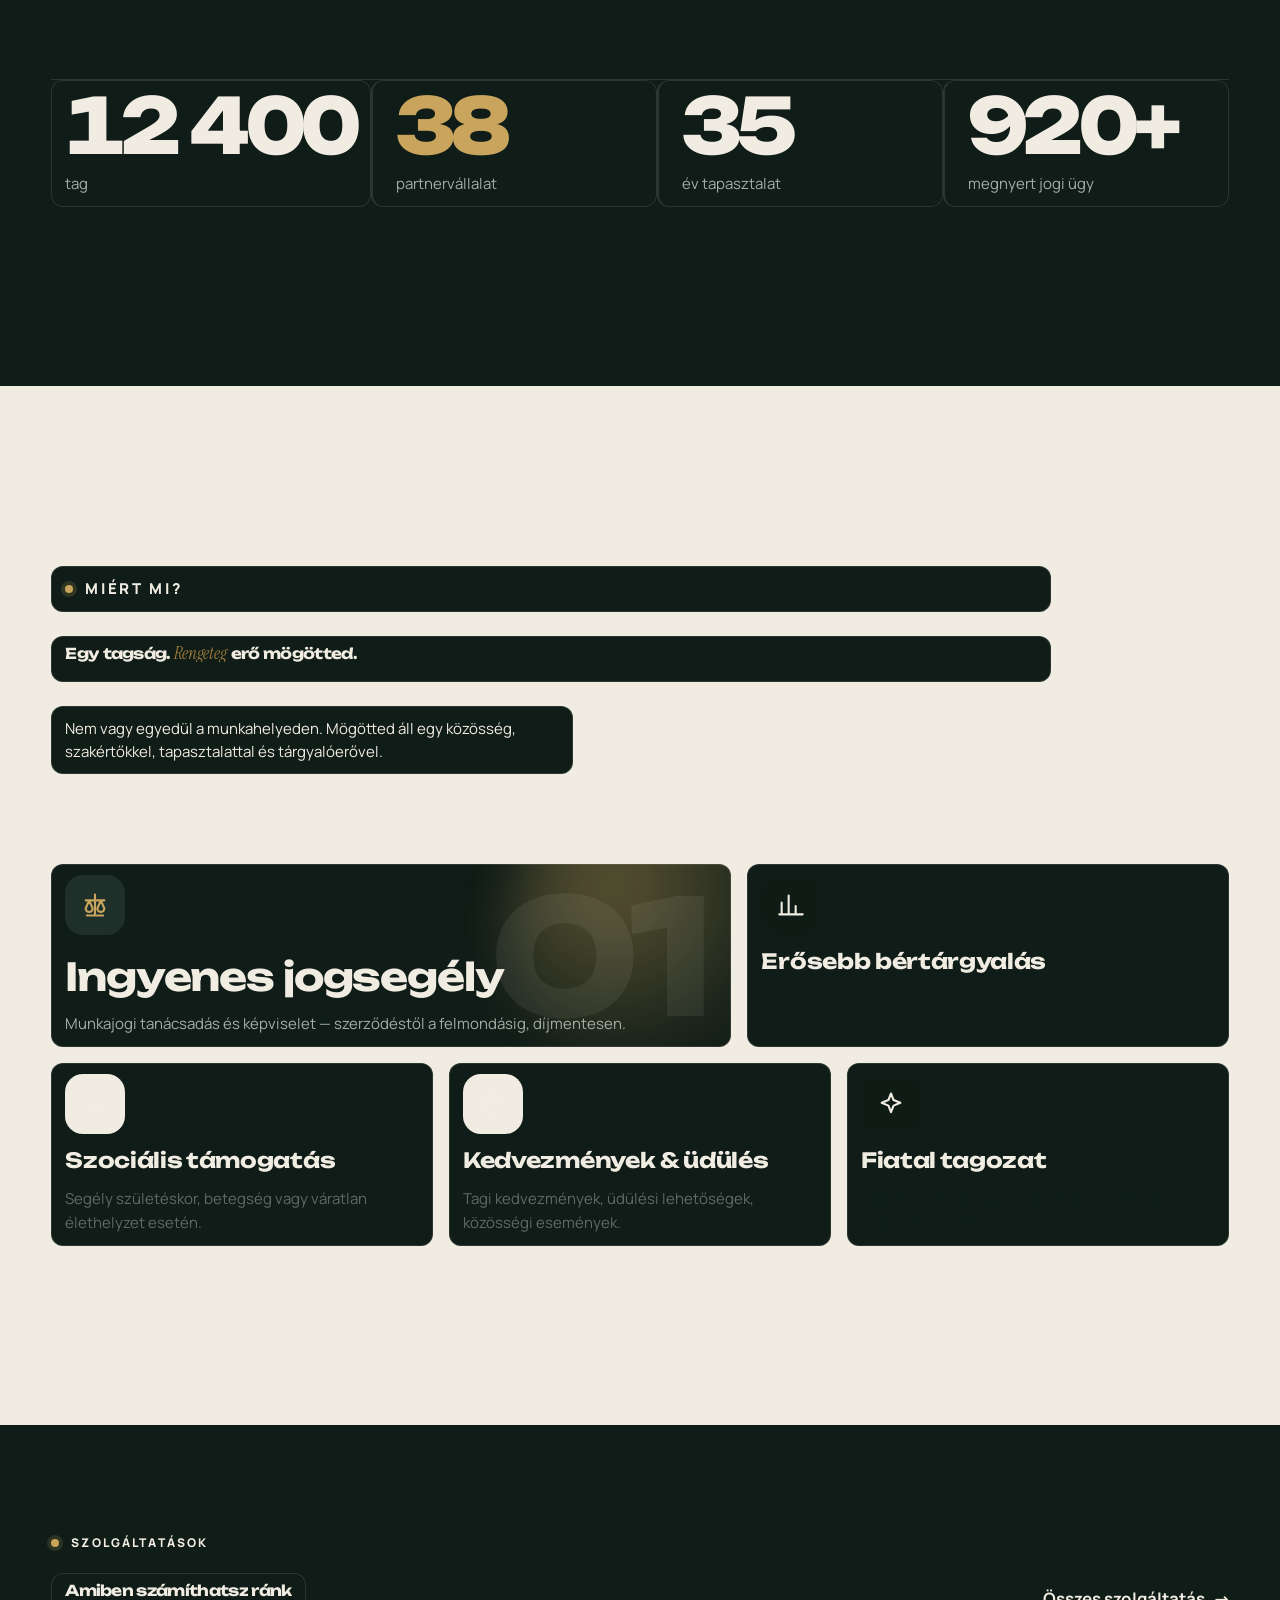
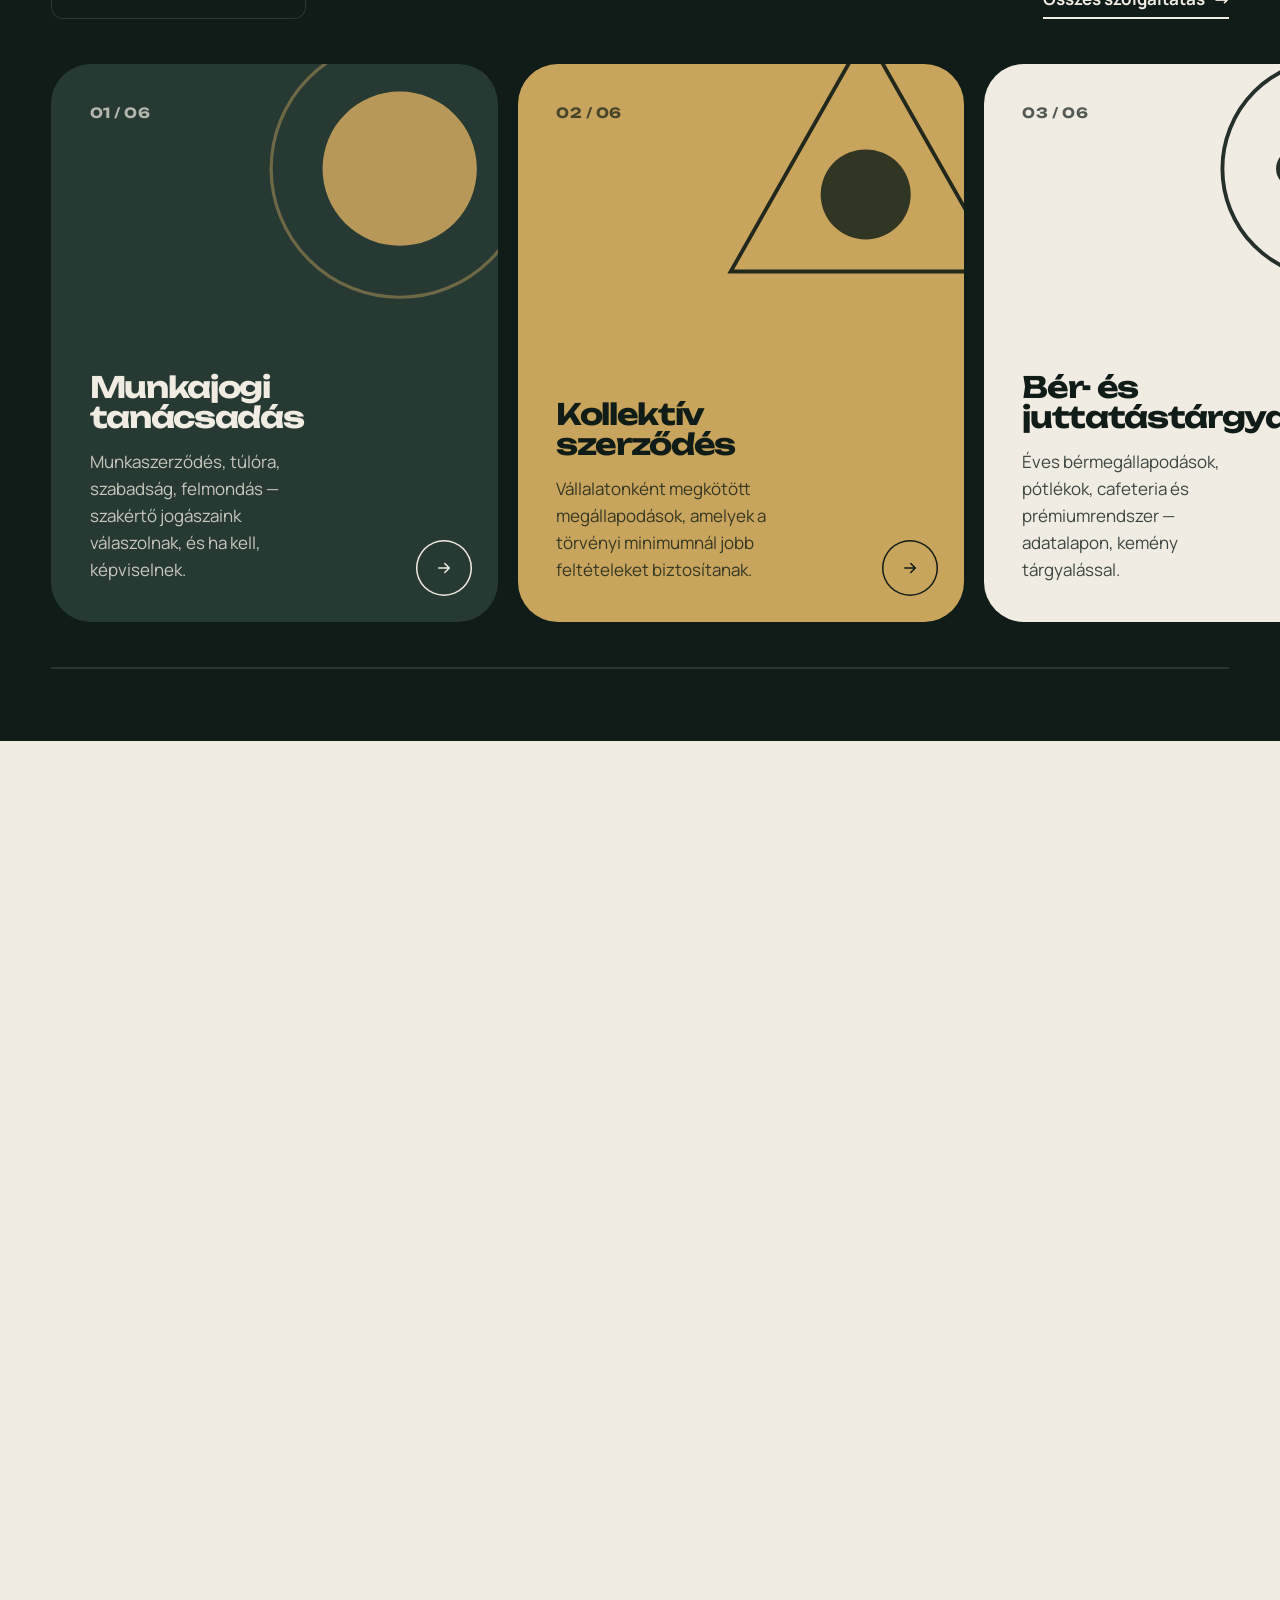
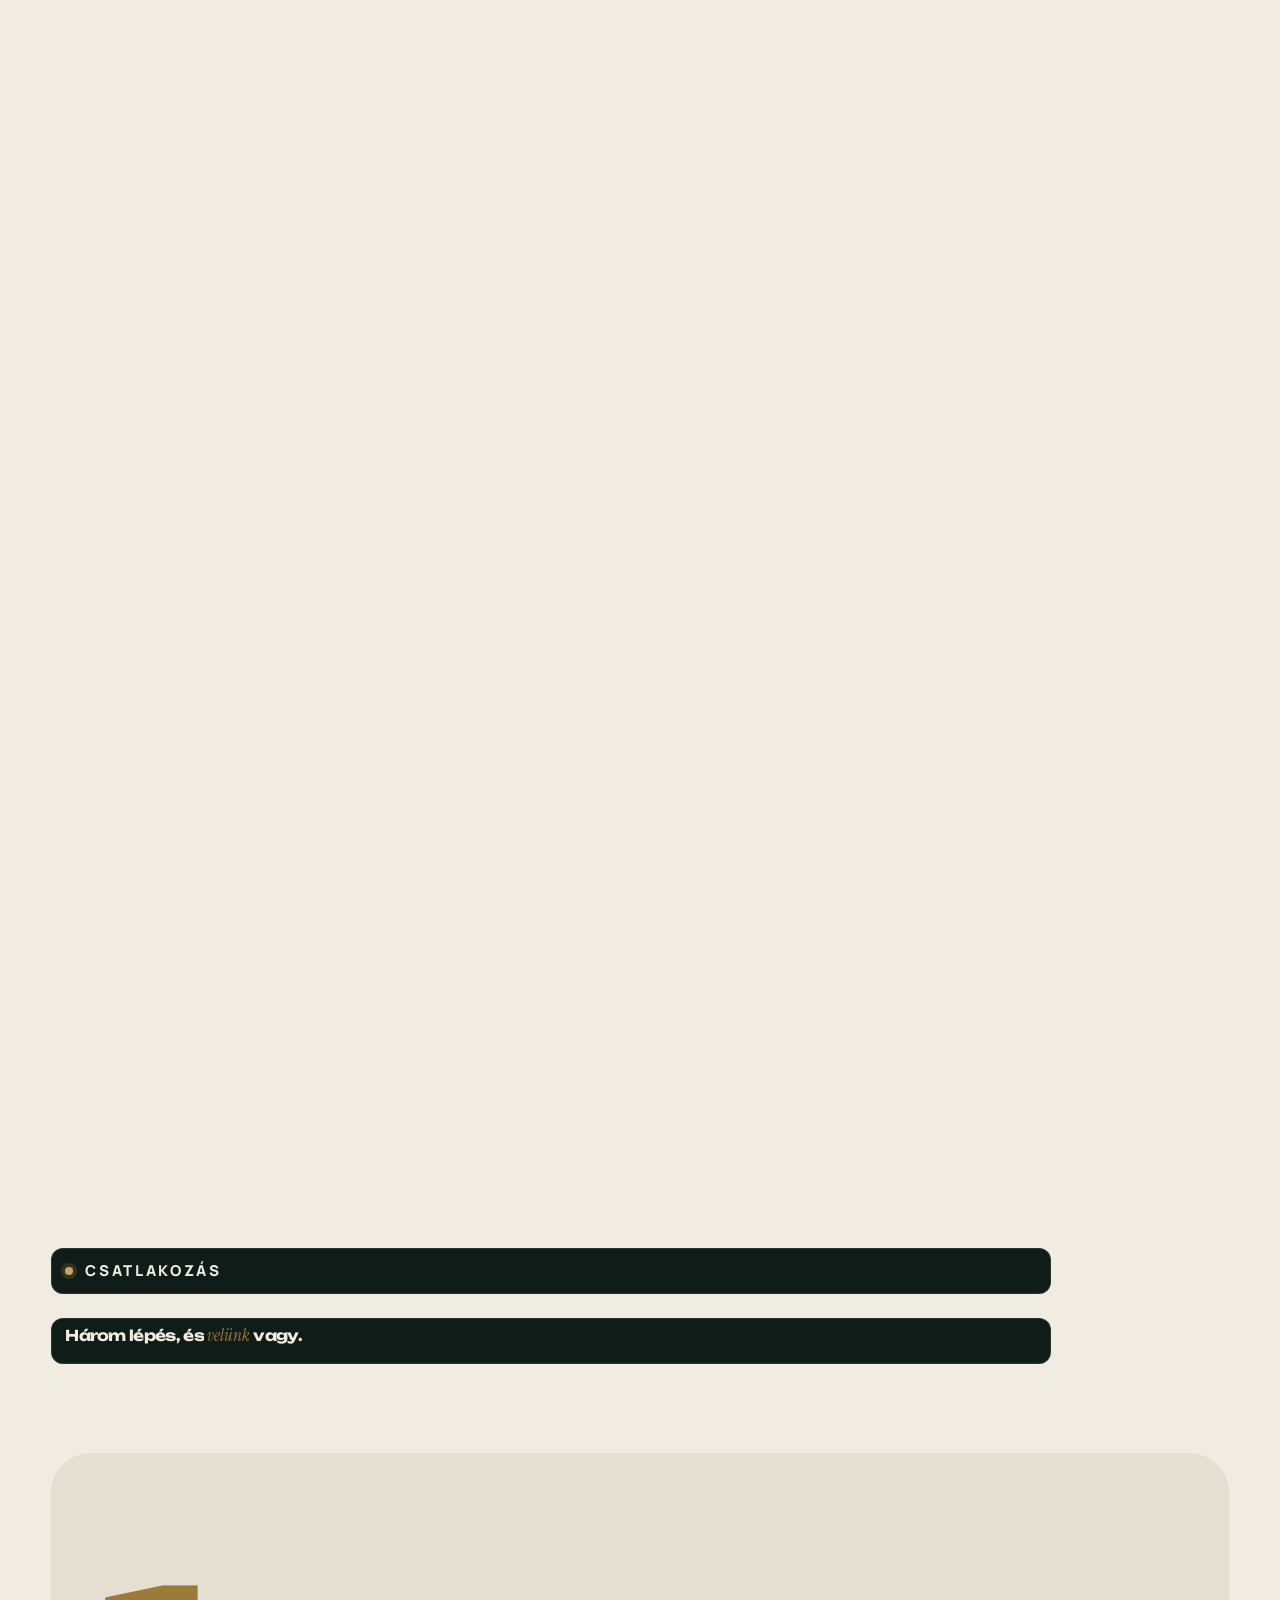
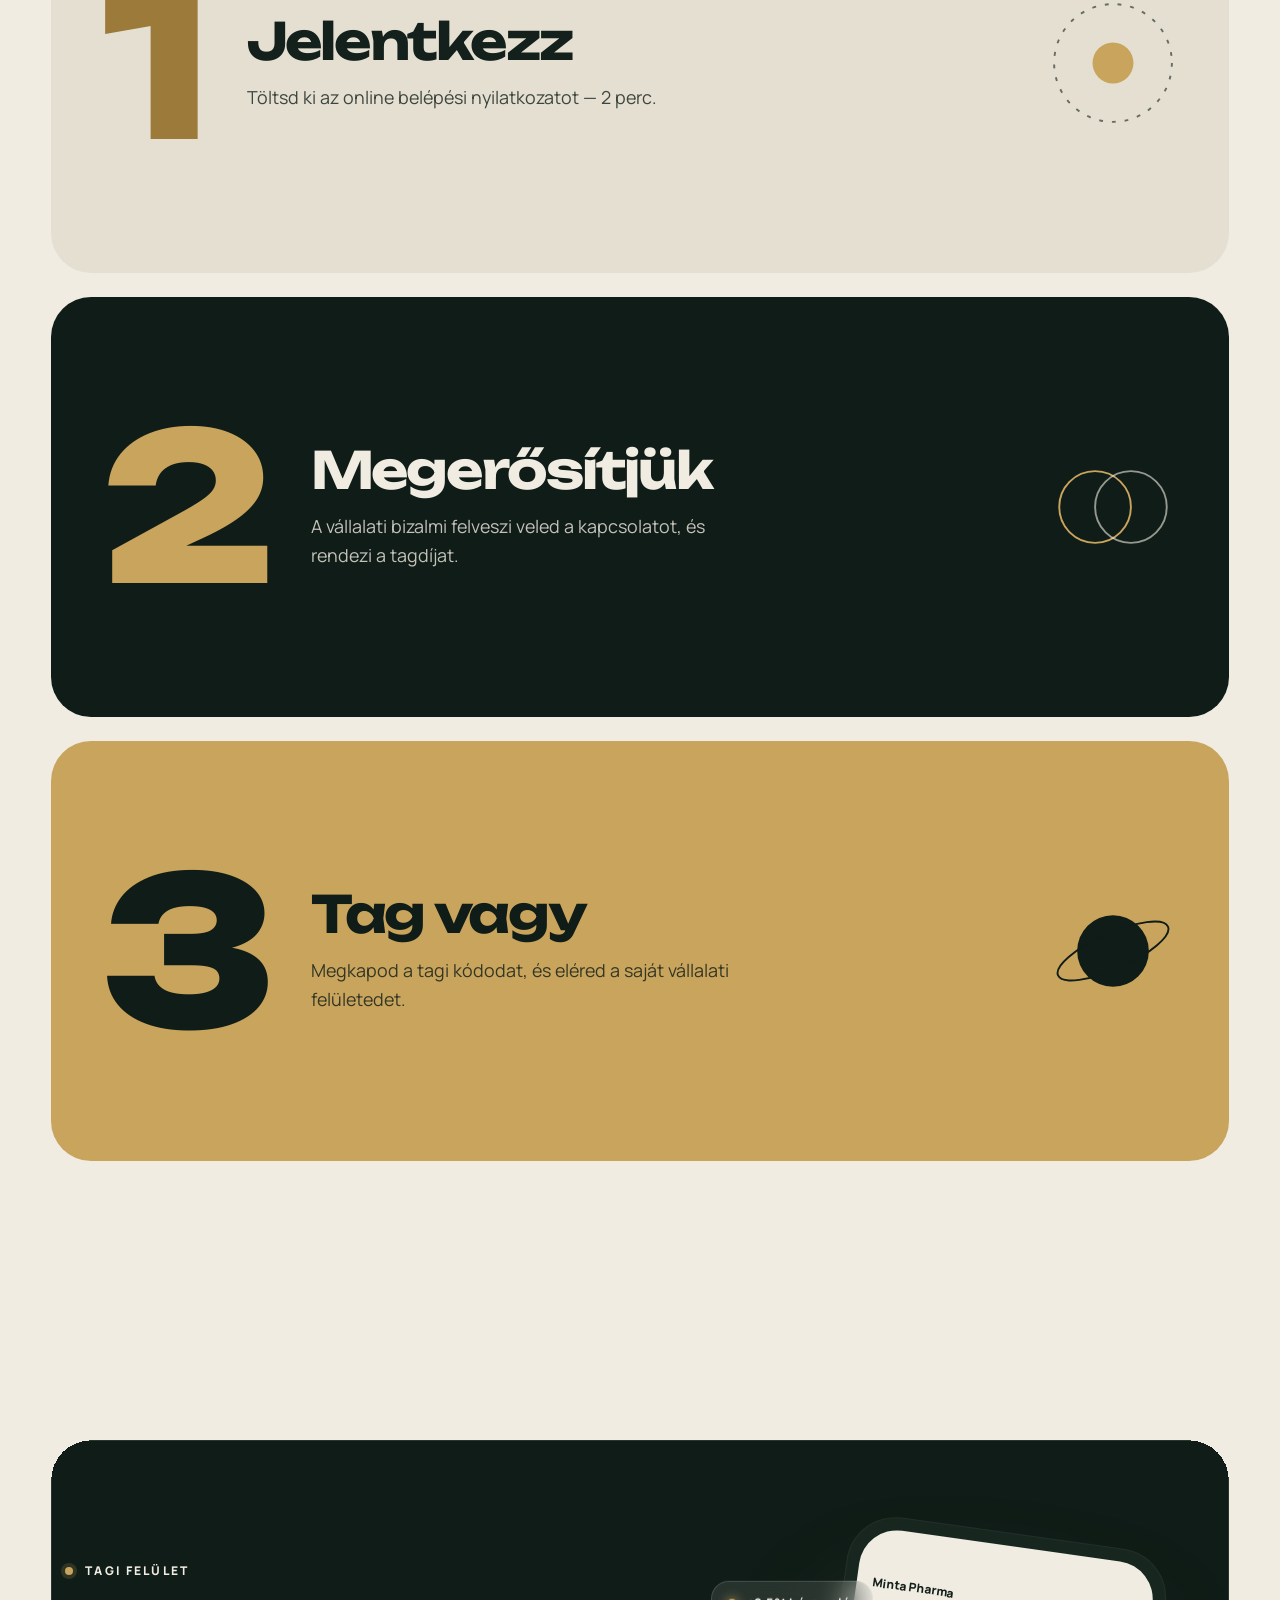
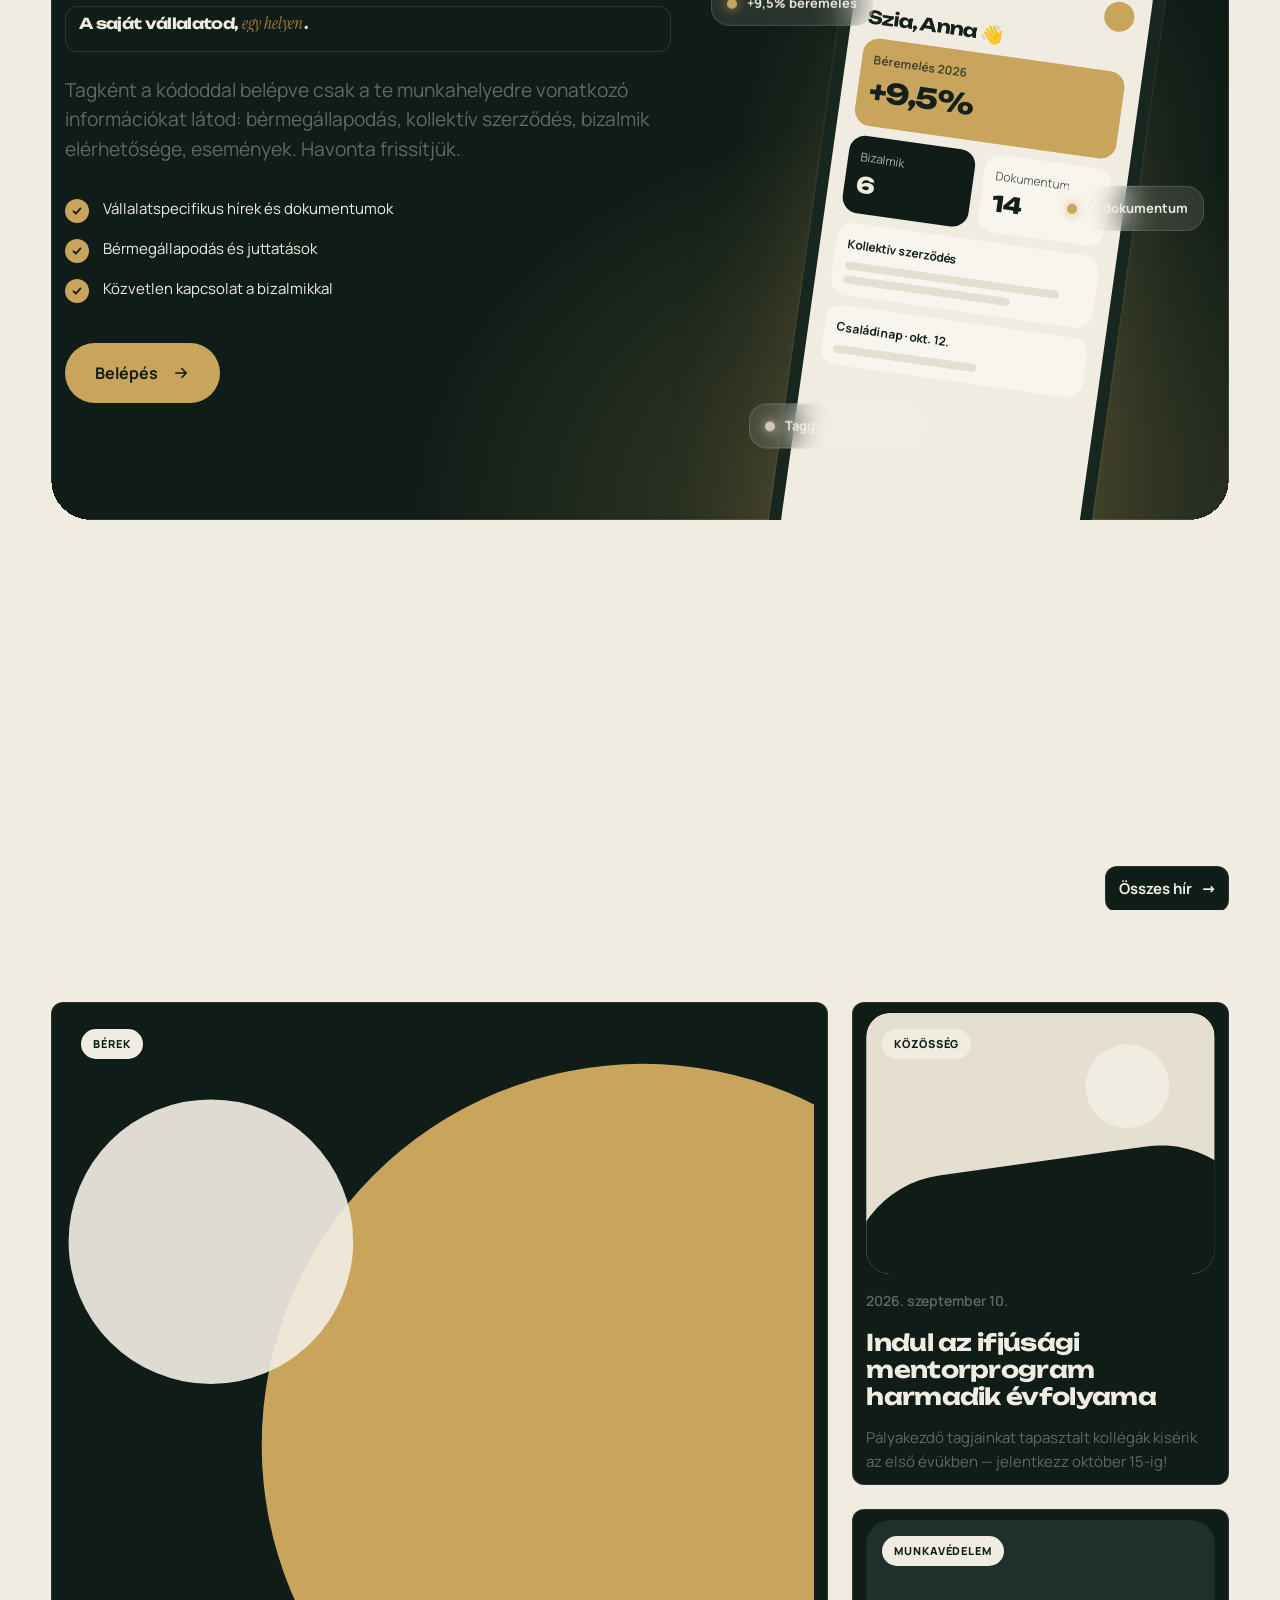
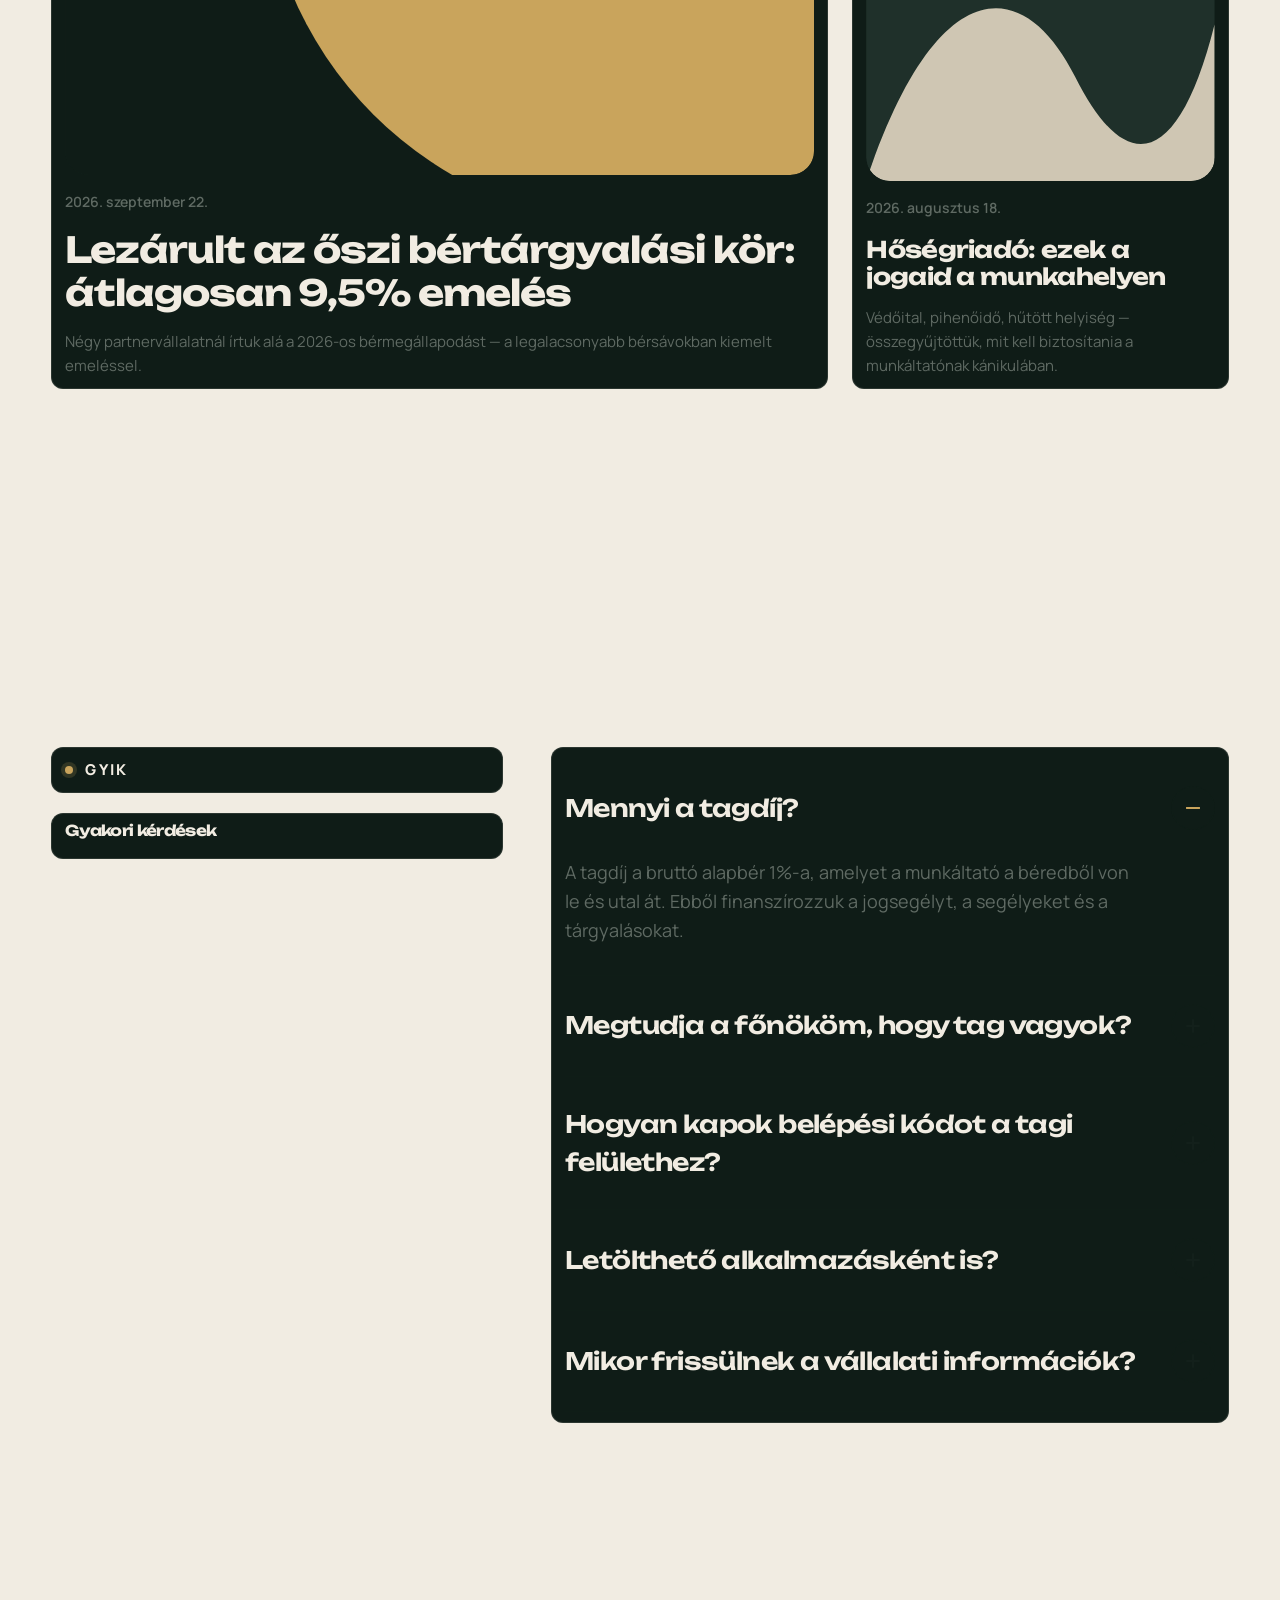
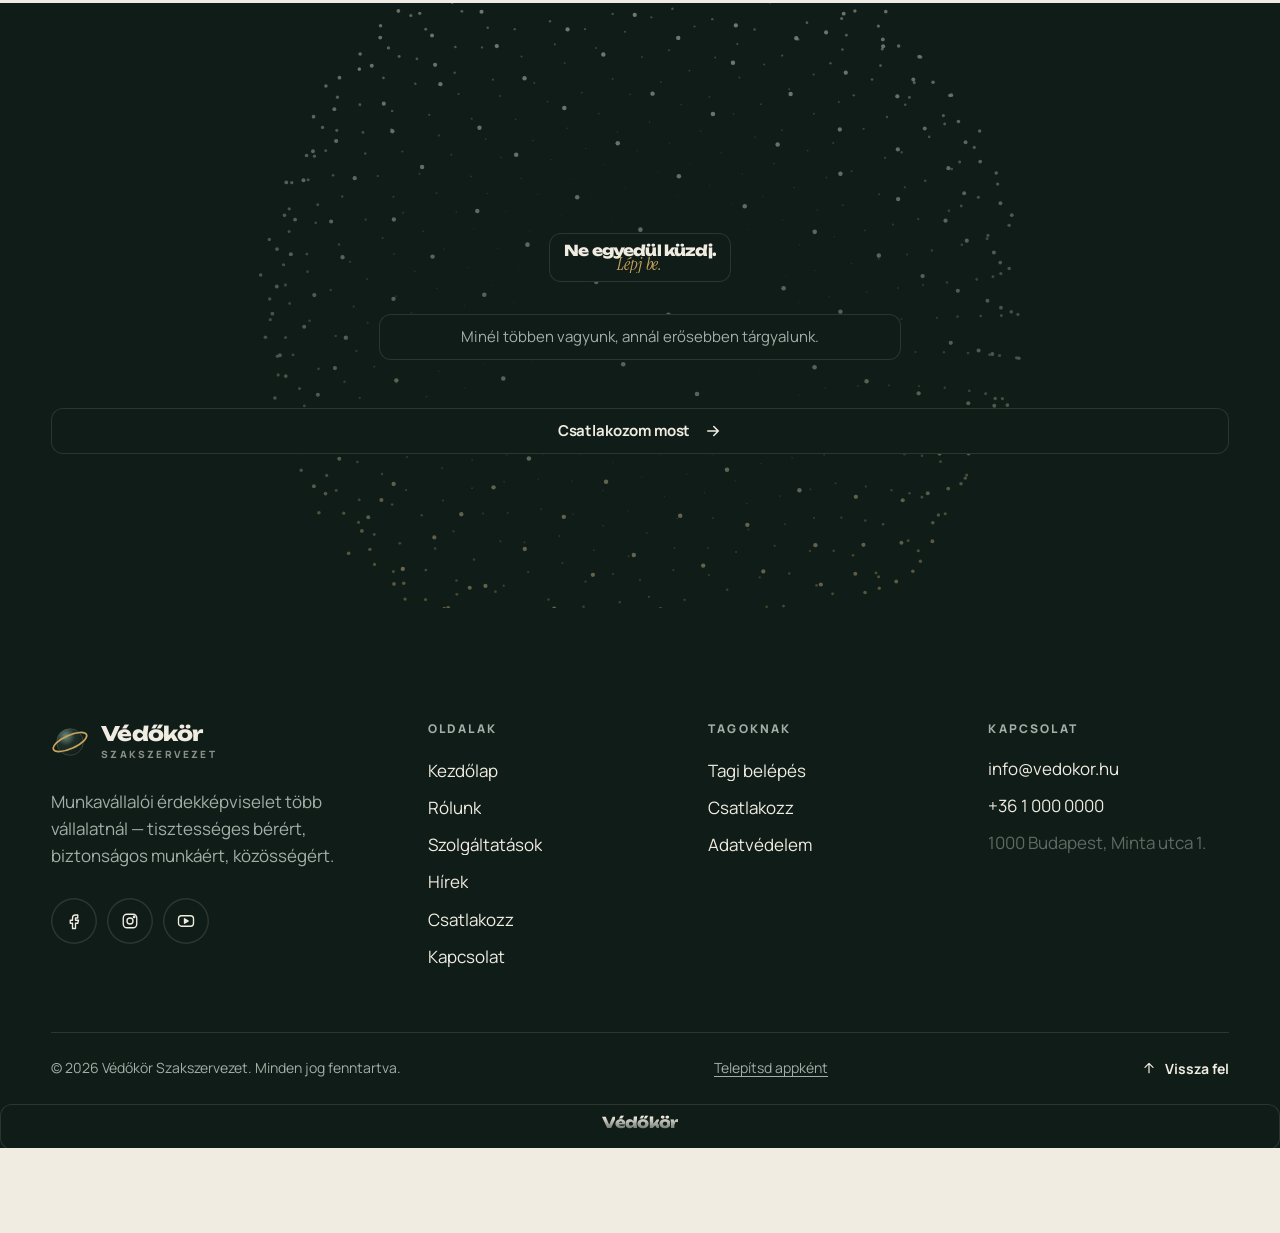
==== commit a2a3dfa3: "Telepítés-gomb minden böngészőben: iOS-es és általános útmutató A gomb mindig látszik, ha az app nin" ====
--- a/index.html
+++ b/index.html
@@ -21,8 +21,8 @@
   <link rel="apple-touch-icon" href="assets/img/icon-192.png">
   <link rel="preload" href="assets/fonts/Unbounded-normal-latin.woff2" as="font" type="font/woff2" crossorigin>
   <link rel="preload" href="assets/fonts/Manrope-normal-latin.woff2" as="font" type="font/woff2" crossorigin>
-  <link rel="stylesheet" href="assets/css/fonts.css?v=11">
-  <link rel="stylesheet" href="assets/css/style.css?v=11">
+  <link rel="stylesheet" href="assets/css/fonts.css?v=12">
+  <link rel="stylesheet" href="assets/css/style.css?v=12">
 </head>
 <body data-page="home">
 <main id="main">
@@ -287,11 +287,11 @@
 <script src="assets/vendor/gsap.min.js" defer></script>
 <script src="assets/vendor/ScrollTrigger.min.js" defer></script>
 <script src="assets/vendor/lenis.min.js" defer></script>
-<script src="assets/js/config.js?v=11" defer></script>
-<script src="assets/js/backend.js?v=11" defer></script>
-<script src="assets/js/i18n.js?v=11" defer></script>
-<script src="assets/js/orb-gl.js?v=11" defer></script>
-<script src="assets/js/app.js?v=11" defer></script>
+<script src="assets/js/config.js?v=12" defer></script>
+<script src="assets/js/backend.js?v=12" defer></script>
+<script src="assets/js/i18n.js?v=12" defer></script>
+<script src="assets/js/orb-gl.js?v=12" defer></script>
+<script src="assets/js/app.js?v=12" defer></script>
 <script type="application/ld+json">
 {"@context":"https://schema.org","@type":"Organization","name":"Védőkör Szakszervezet","url":"https://protection-orb.vercel.app/","logo":"https://protection-orb.vercel.app/assets/img/icon-512.png","email":"info@vedokor.hu","telephone":"+36 1 000 0000","address":{"@type":"PostalAddress","streetAddress":"Minta utca 1.","postalCode":"1000","addressLocality":"Budapest","addressCountry":"HU"}}
 </script>
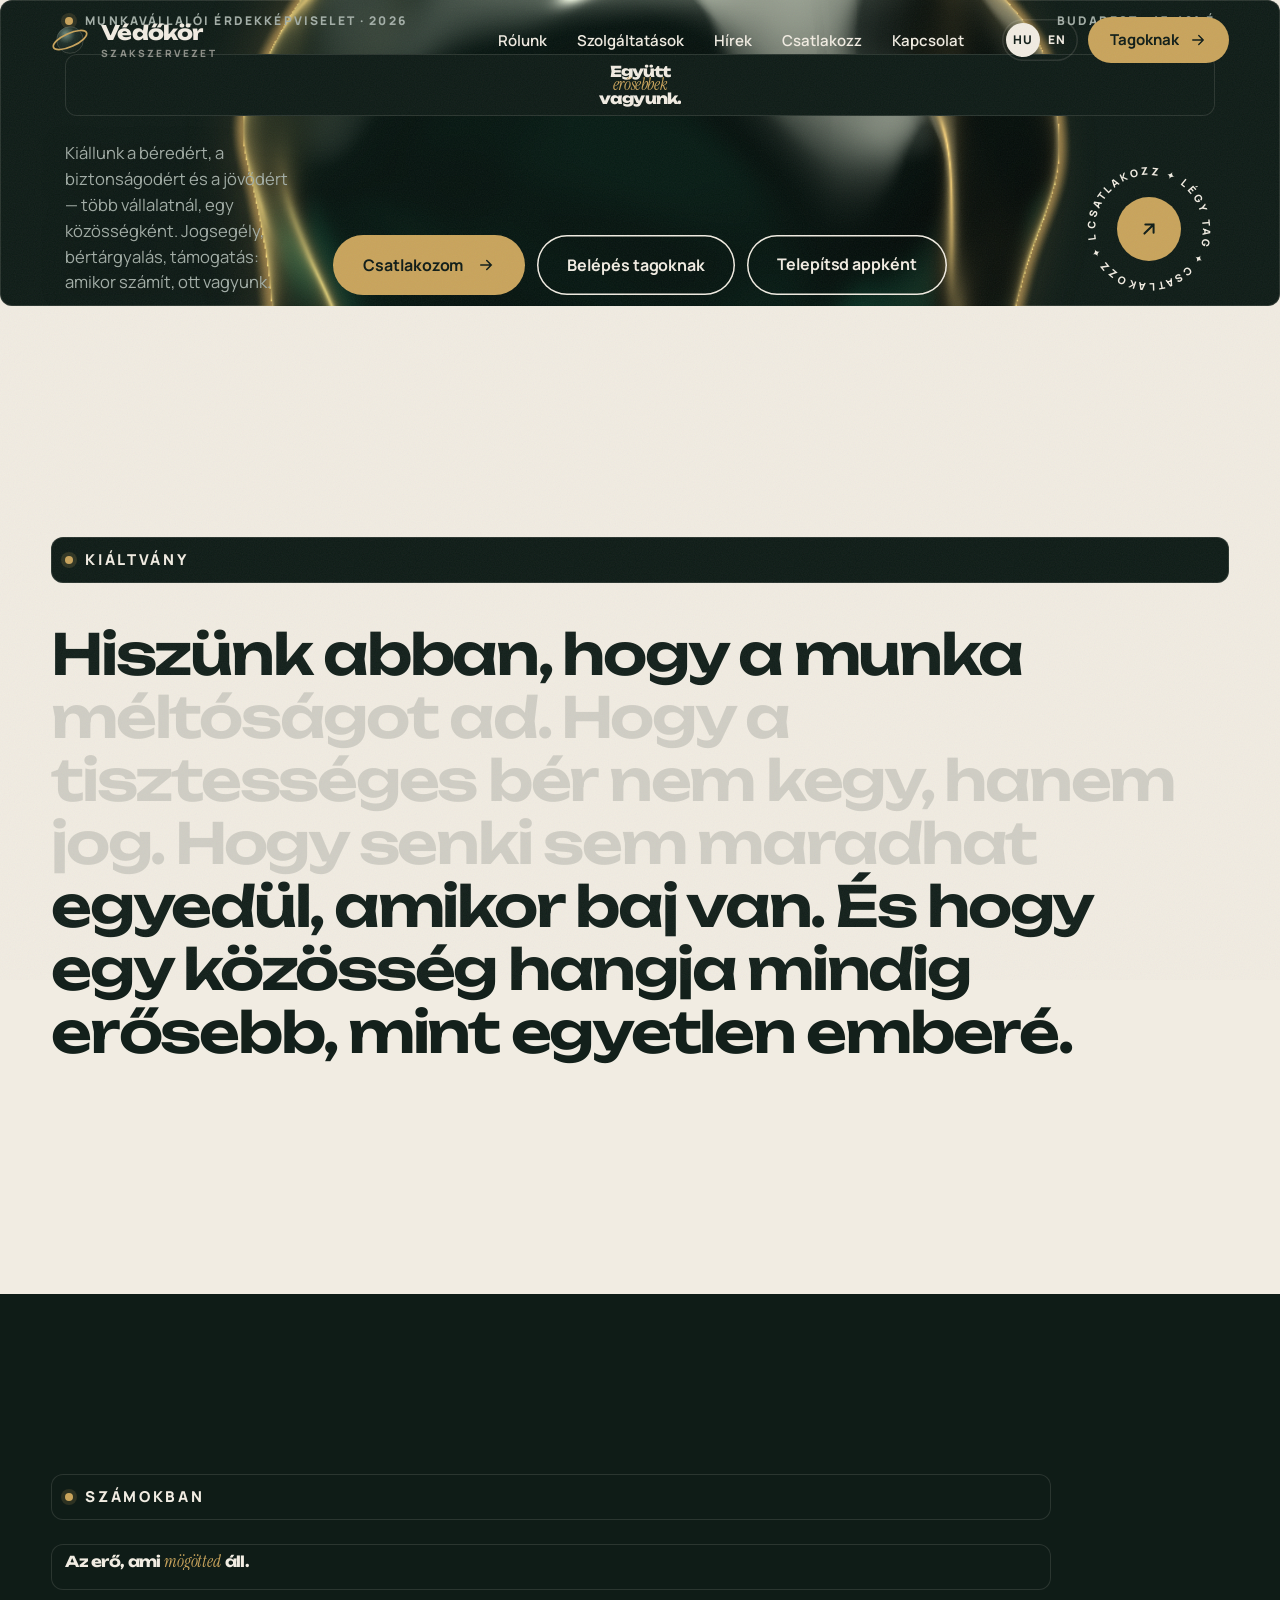
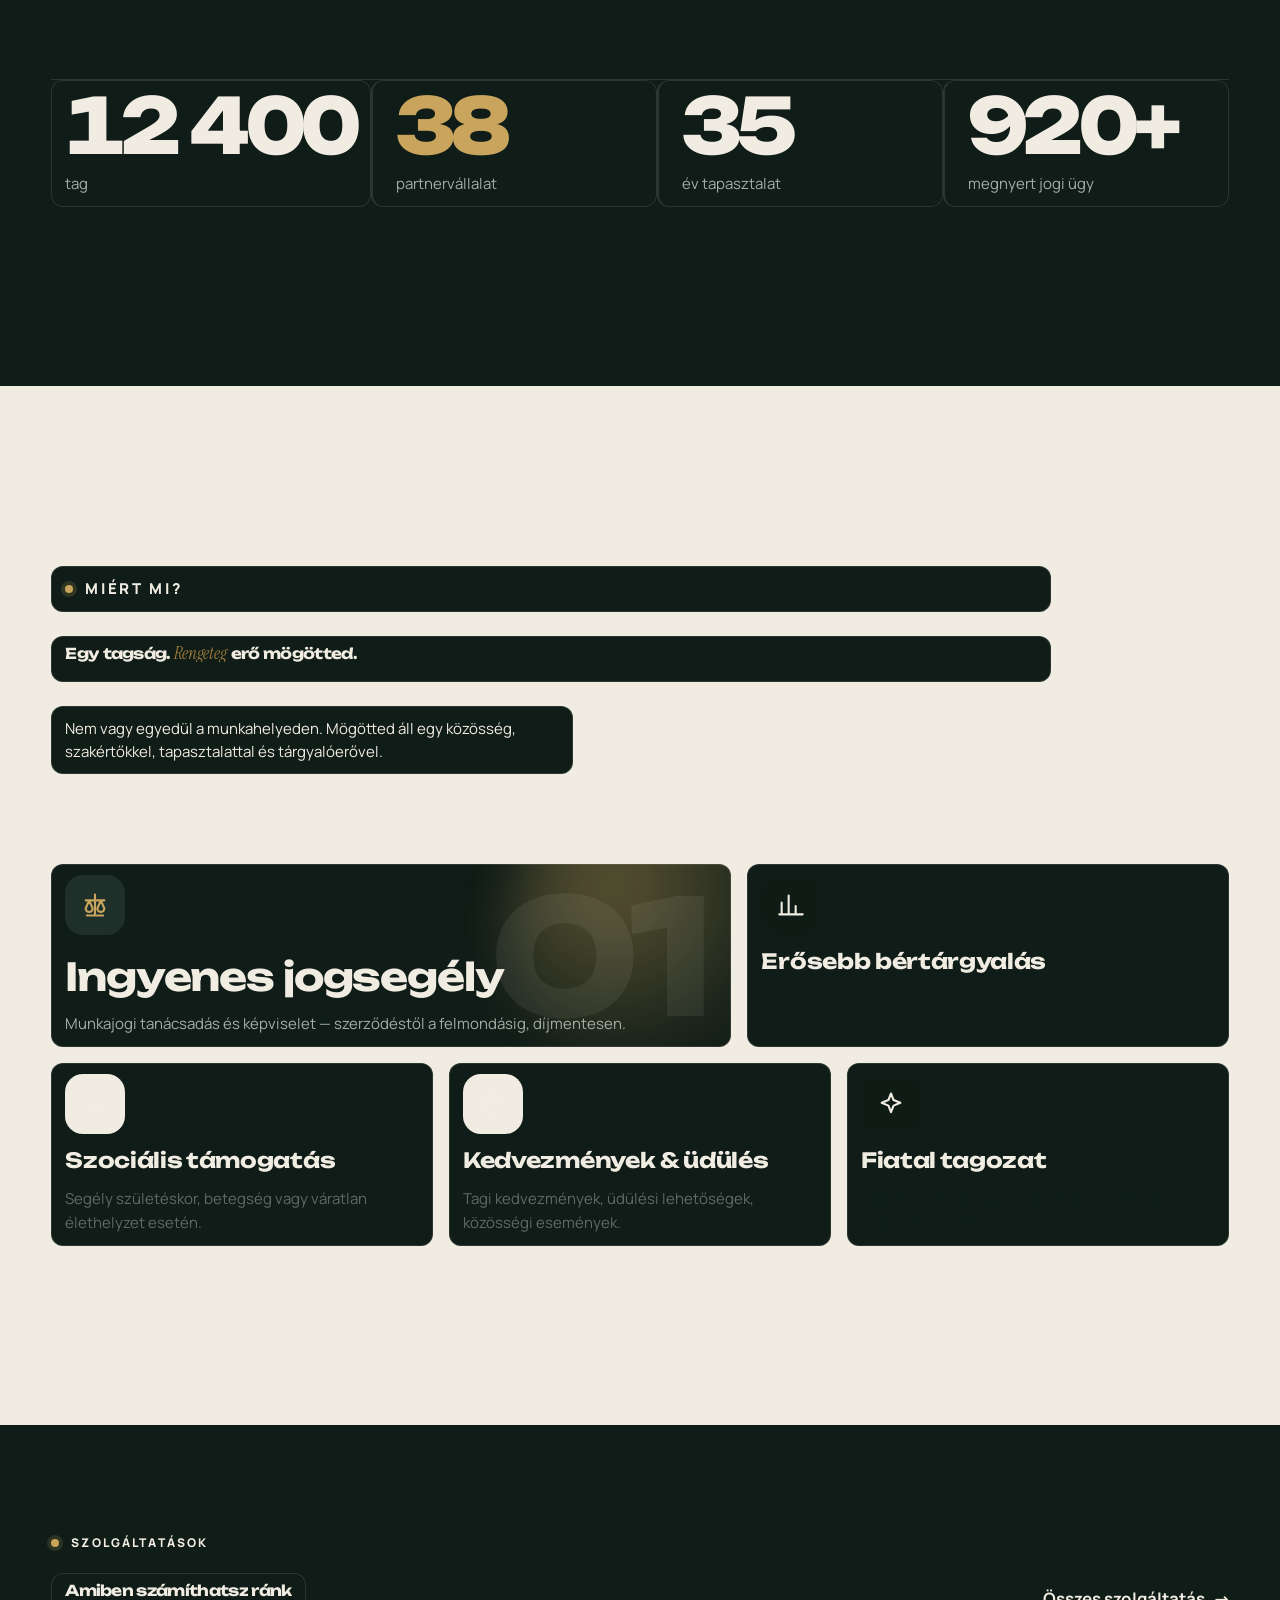
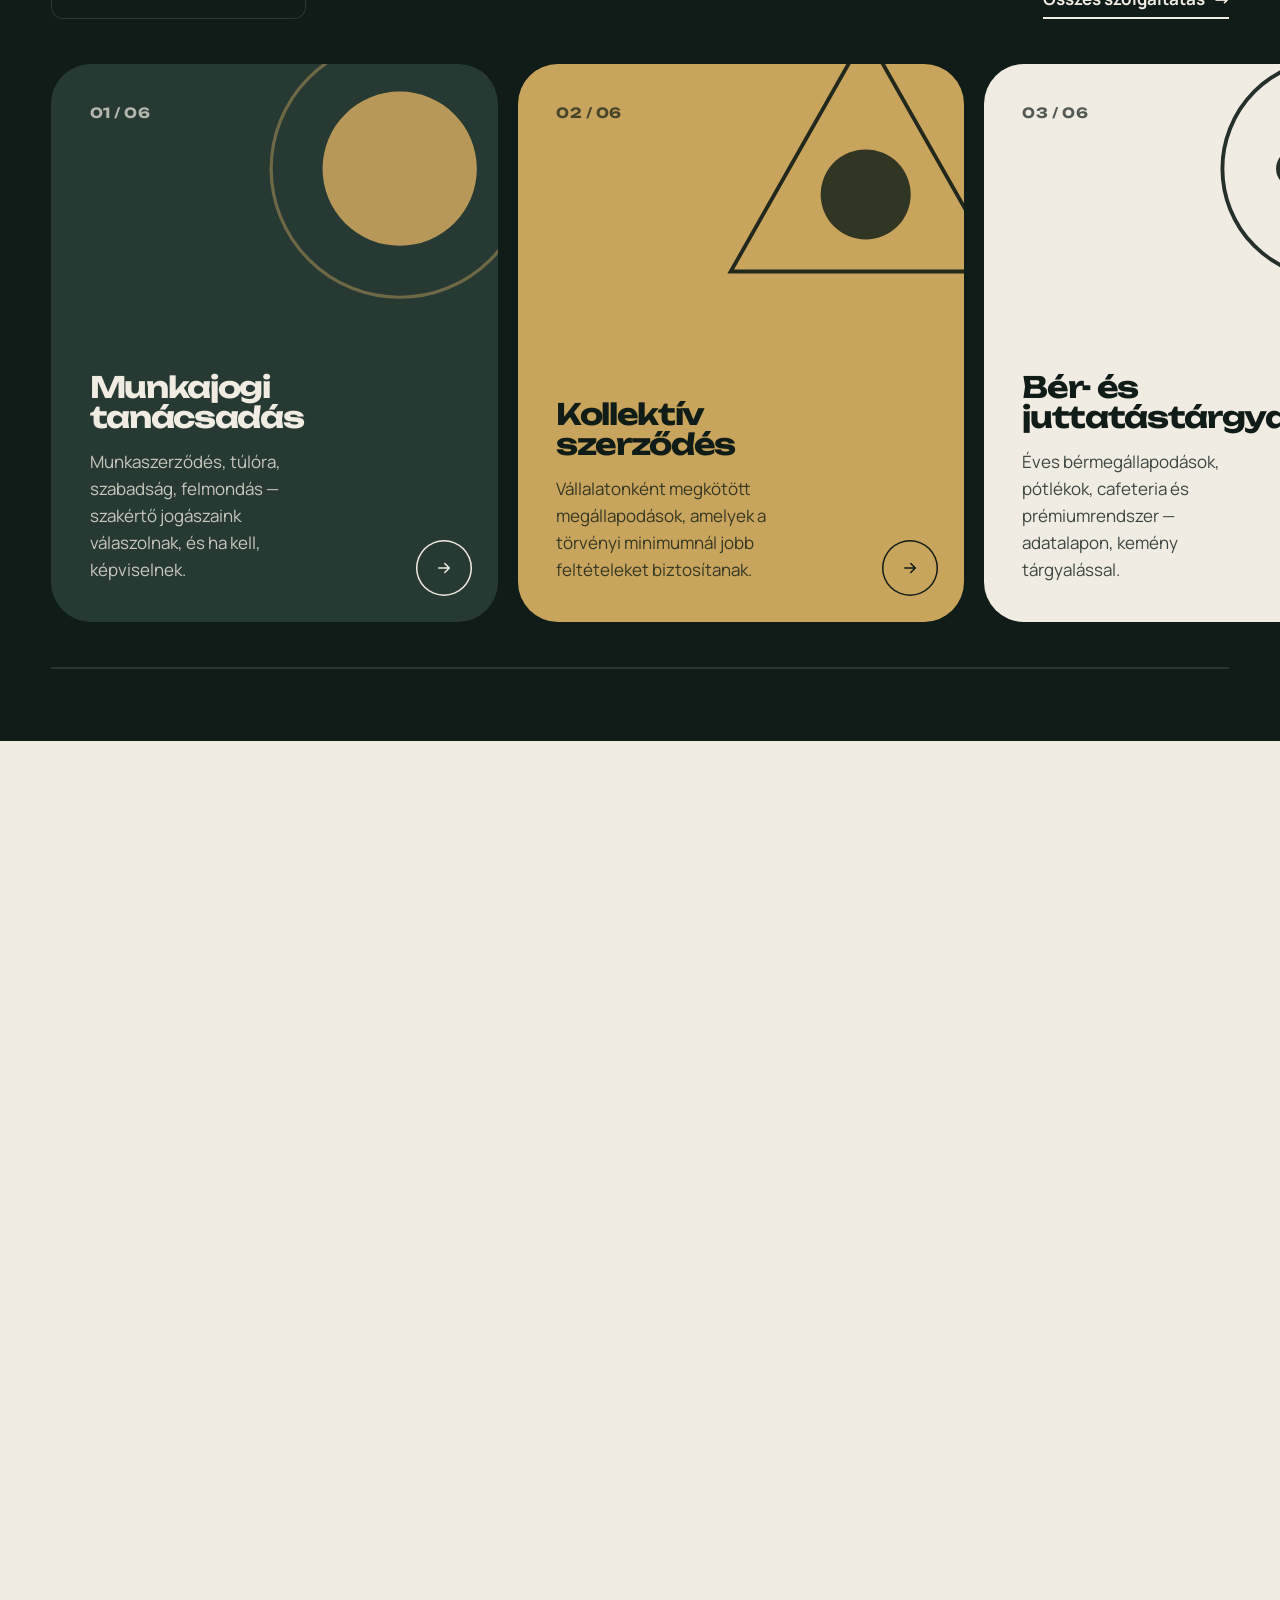
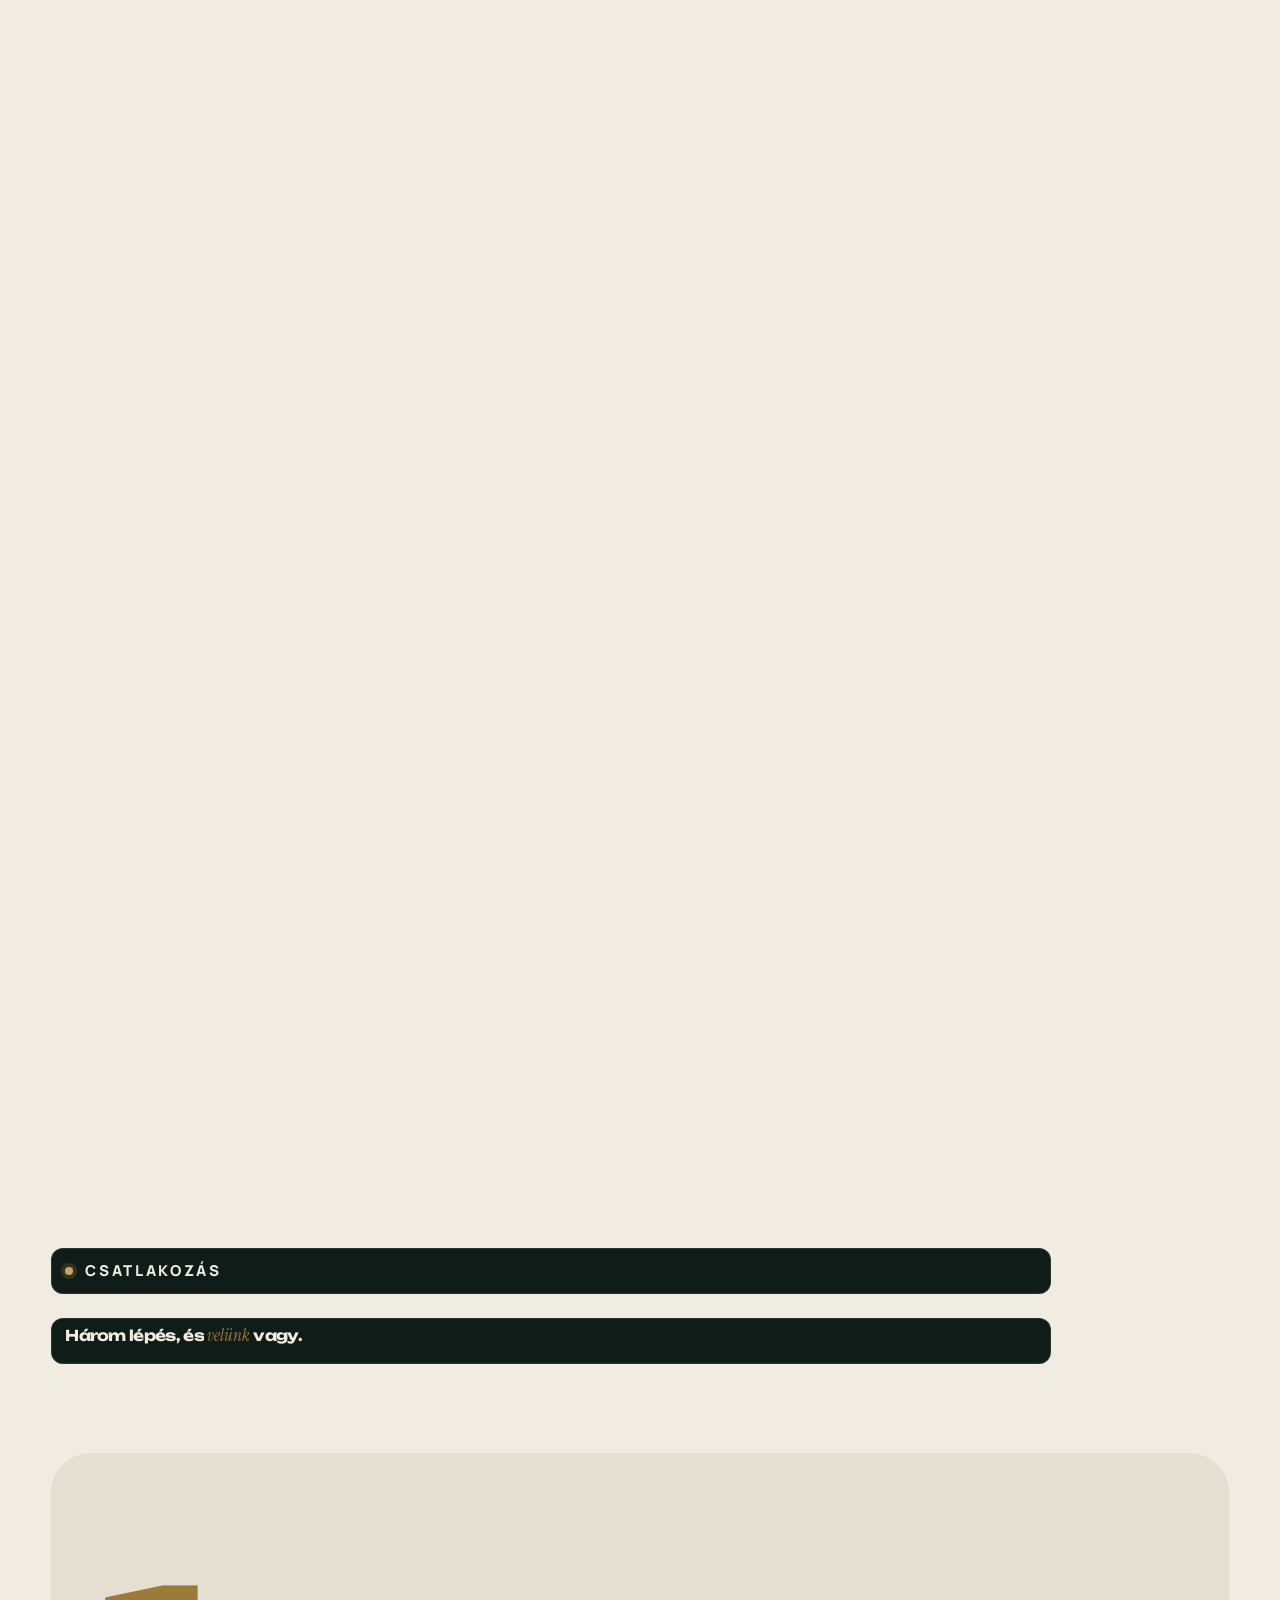
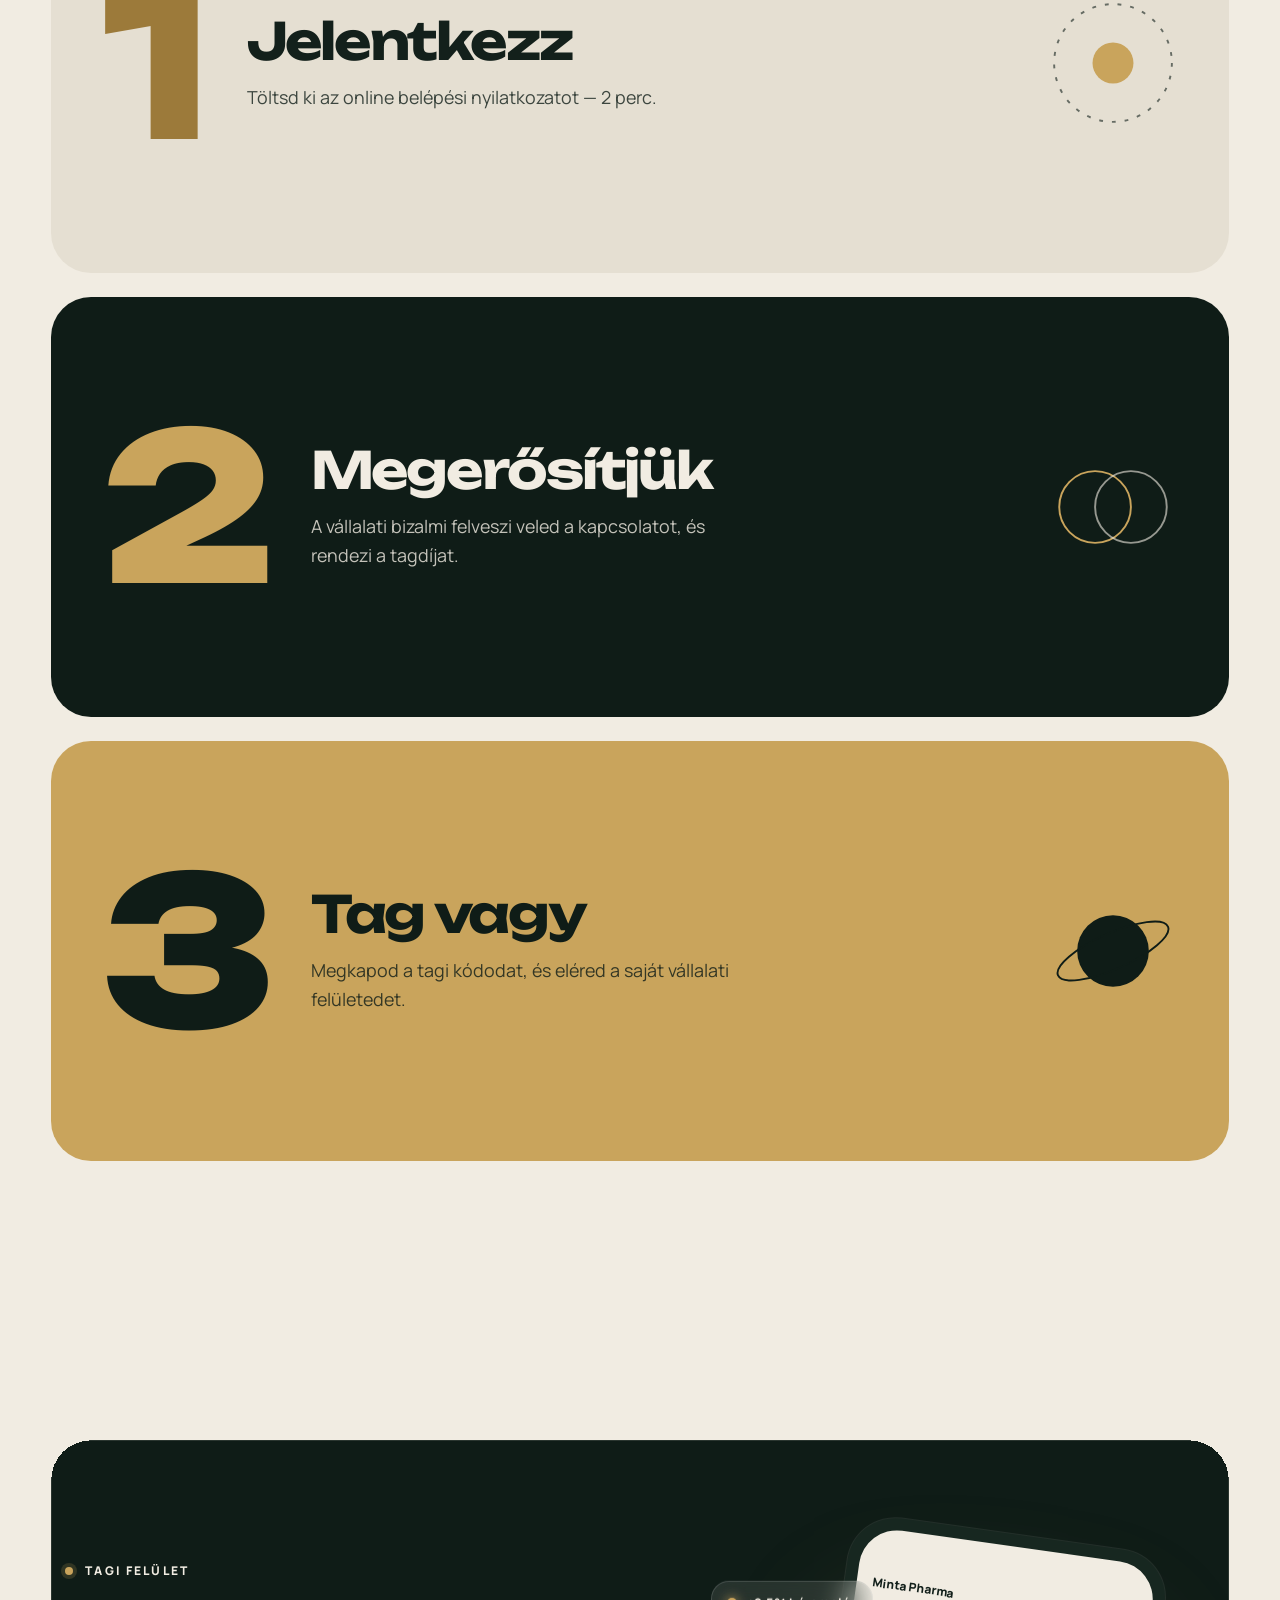
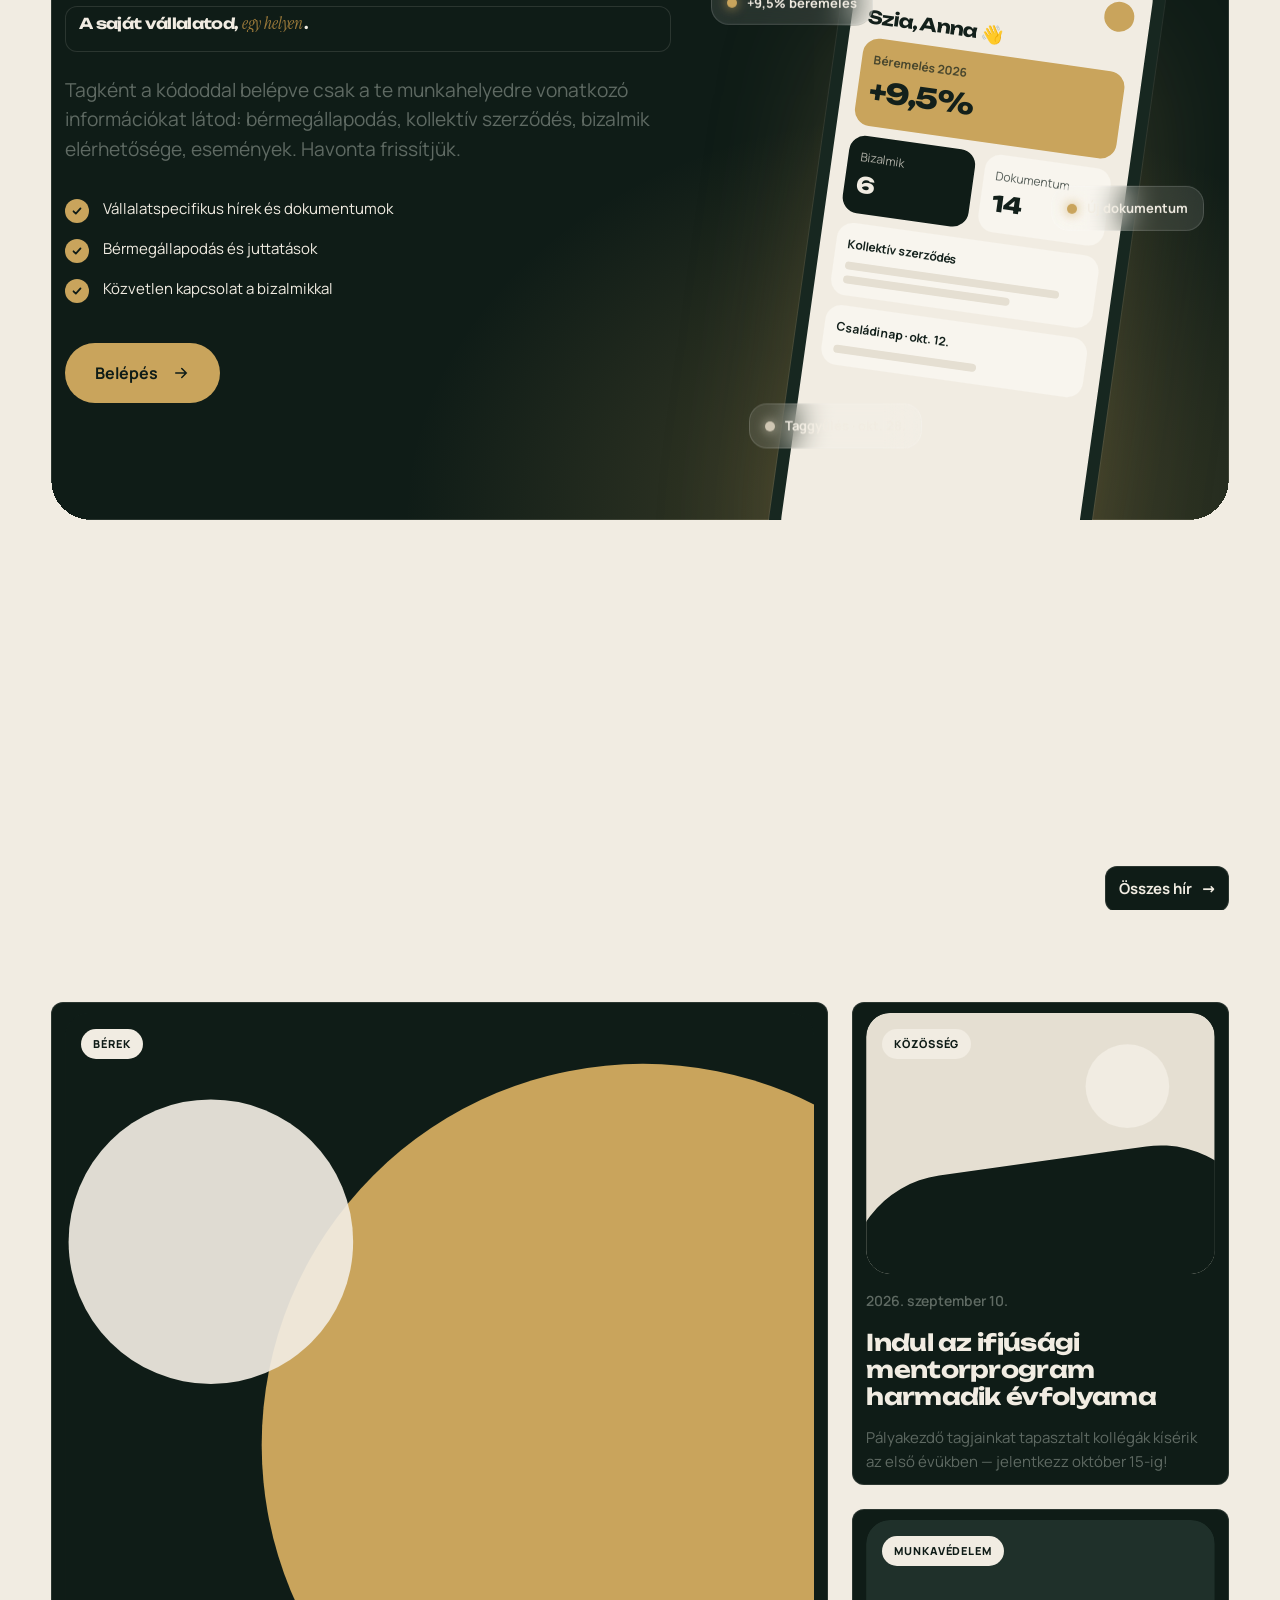
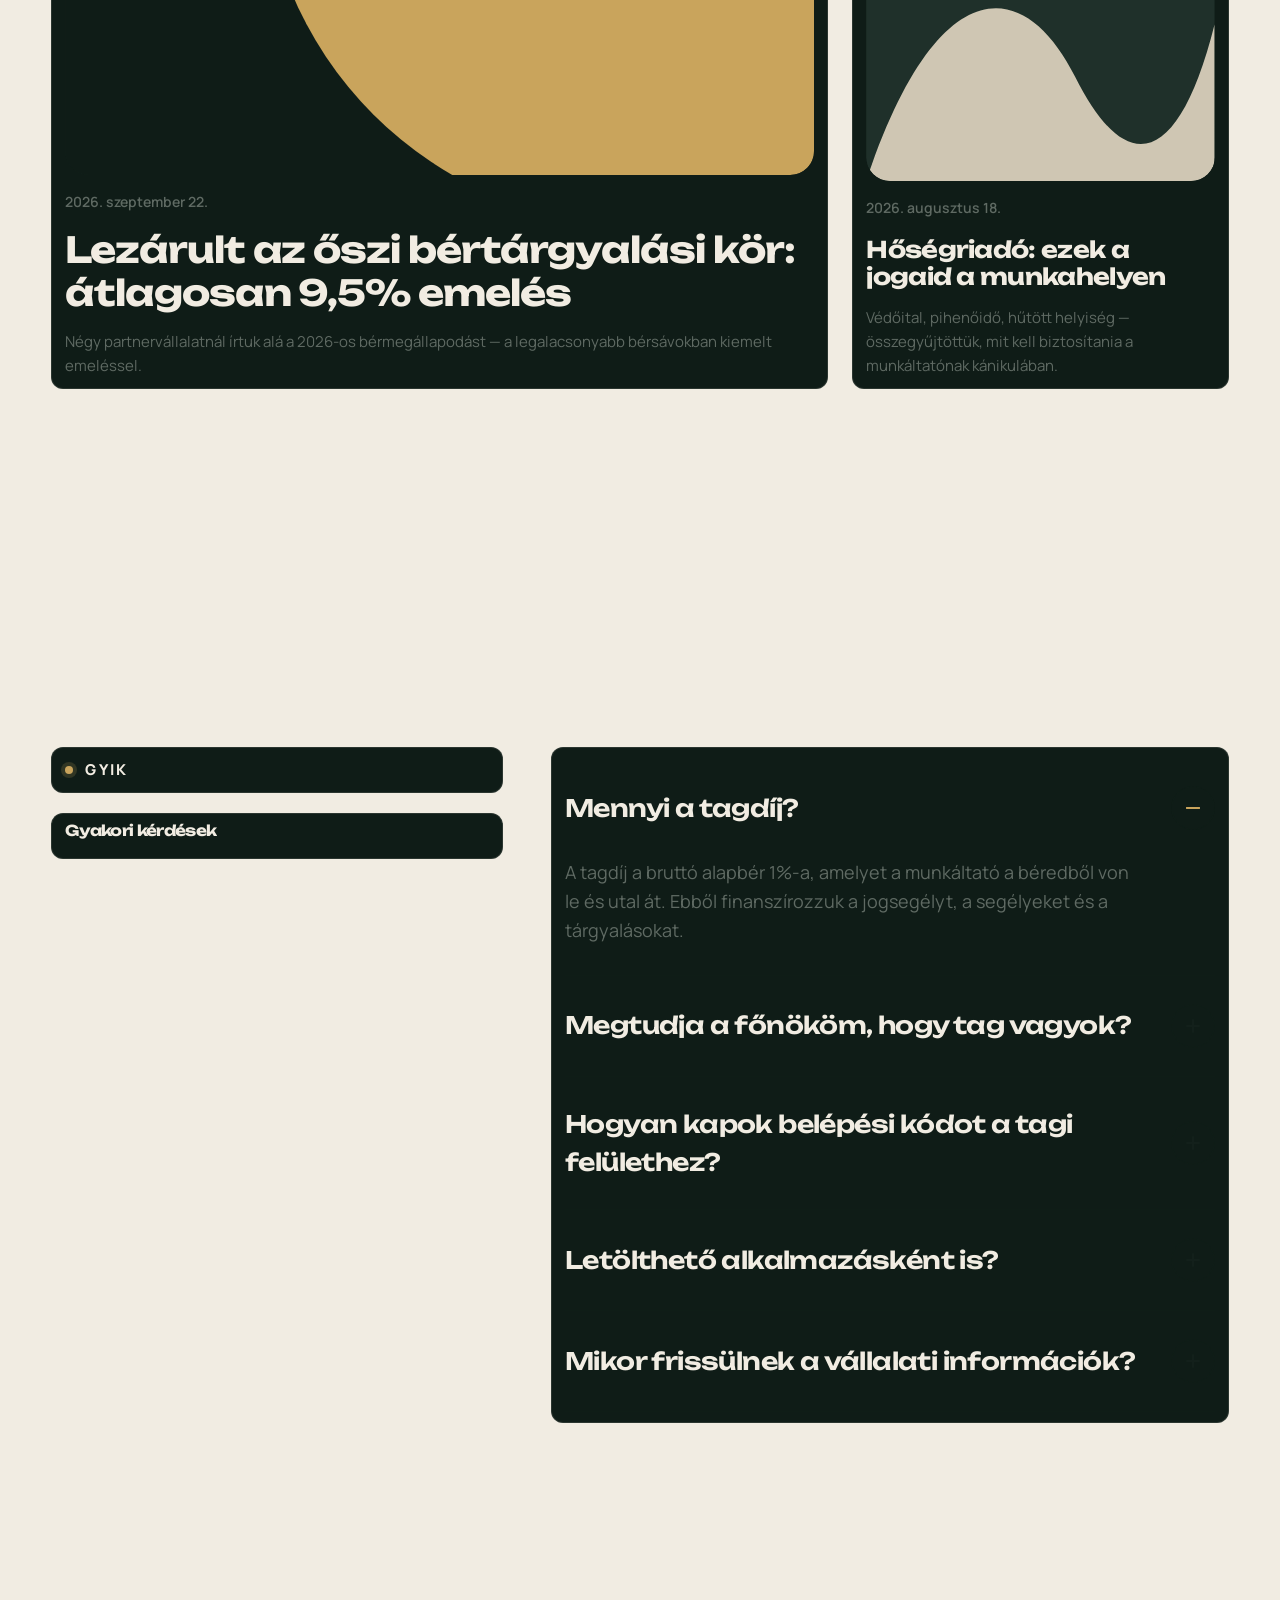
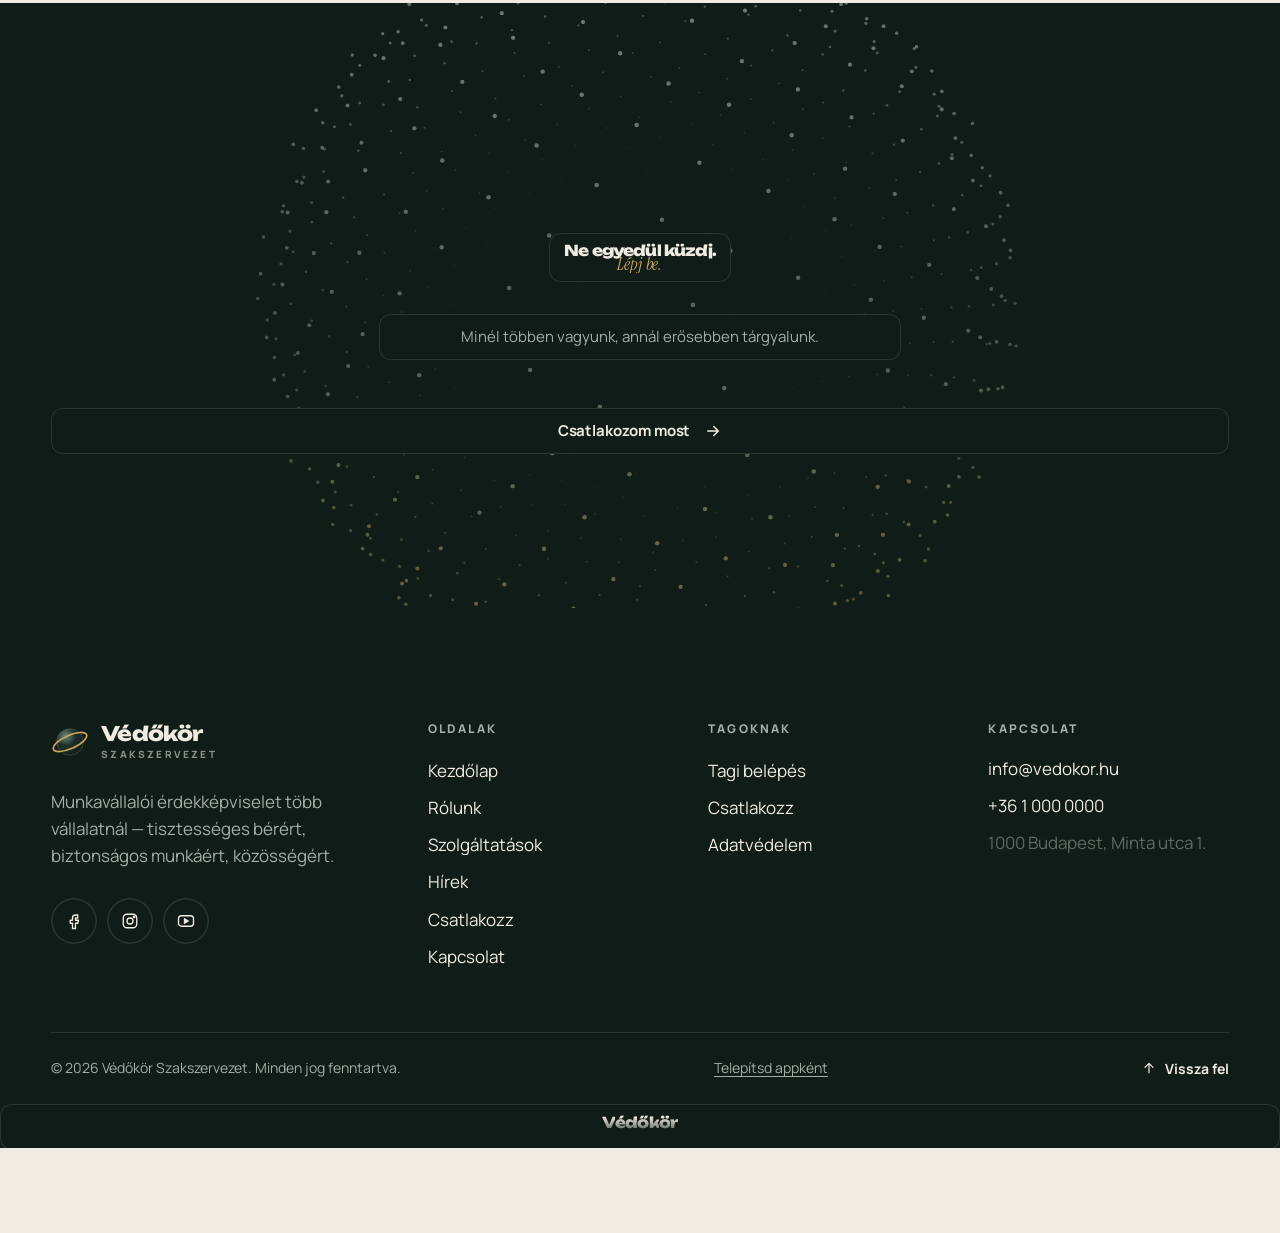
==== commit 5c99e2c2: "Chrome iPhone-on az útmutató először a Safari-megnyitást kéri Chrome iPhone-on (CriOS) nem lehet tel" ====
--- a/index.html
+++ b/index.html
@@ -21,8 +21,8 @@
   <link rel="apple-touch-icon" href="assets/img/icon-192.png">
   <link rel="preload" href="assets/fonts/Unbounded-normal-latin.woff2" as="font" type="font/woff2" crossorigin>
   <link rel="preload" href="assets/fonts/Manrope-normal-latin.woff2" as="font" type="font/woff2" crossorigin>
-  <link rel="stylesheet" href="assets/css/fonts.css?v=12">
-  <link rel="stylesheet" href="assets/css/style.css?v=12">
+  <link rel="stylesheet" href="assets/css/fonts.css?v=13">
+  <link rel="stylesheet" href="assets/css/style.css?v=13">
 </head>
 <body data-page="home">
 <main id="main">
@@ -287,11 +287,11 @@
 <script src="assets/vendor/gsap.min.js" defer></script>
 <script src="assets/vendor/ScrollTrigger.min.js" defer></script>
 <script src="assets/vendor/lenis.min.js" defer></script>
-<script src="assets/js/config.js?v=12" defer></script>
-<script src="assets/js/backend.js?v=12" defer></script>
-<script src="assets/js/i18n.js?v=12" defer></script>
-<script src="assets/js/orb-gl.js?v=12" defer></script>
-<script src="assets/js/app.js?v=12" defer></script>
+<script src="assets/js/config.js?v=13" defer></script>
+<script src="assets/js/backend.js?v=13" defer></script>
+<script src="assets/js/i18n.js?v=13" defer></script>
+<script src="assets/js/orb-gl.js?v=13" defer></script>
+<script src="assets/js/app.js?v=13" defer></script>
 <script type="application/ld+json">
 {"@context":"https://schema.org","@type":"Organization","name":"Védőkör Szakszervezet","url":"https://protection-orb.vercel.app/","logo":"https://protection-orb.vercel.app/assets/img/icon-512.png","email":"info@vedokor.hu","telephone":"+36 1 000 0000","address":{"@type":"PostalAddress","streetAddress":"Minta utca 1.","postalCode":"1000","addressLocality":"Budapest","addressCountry":"HU"}}
 </script>
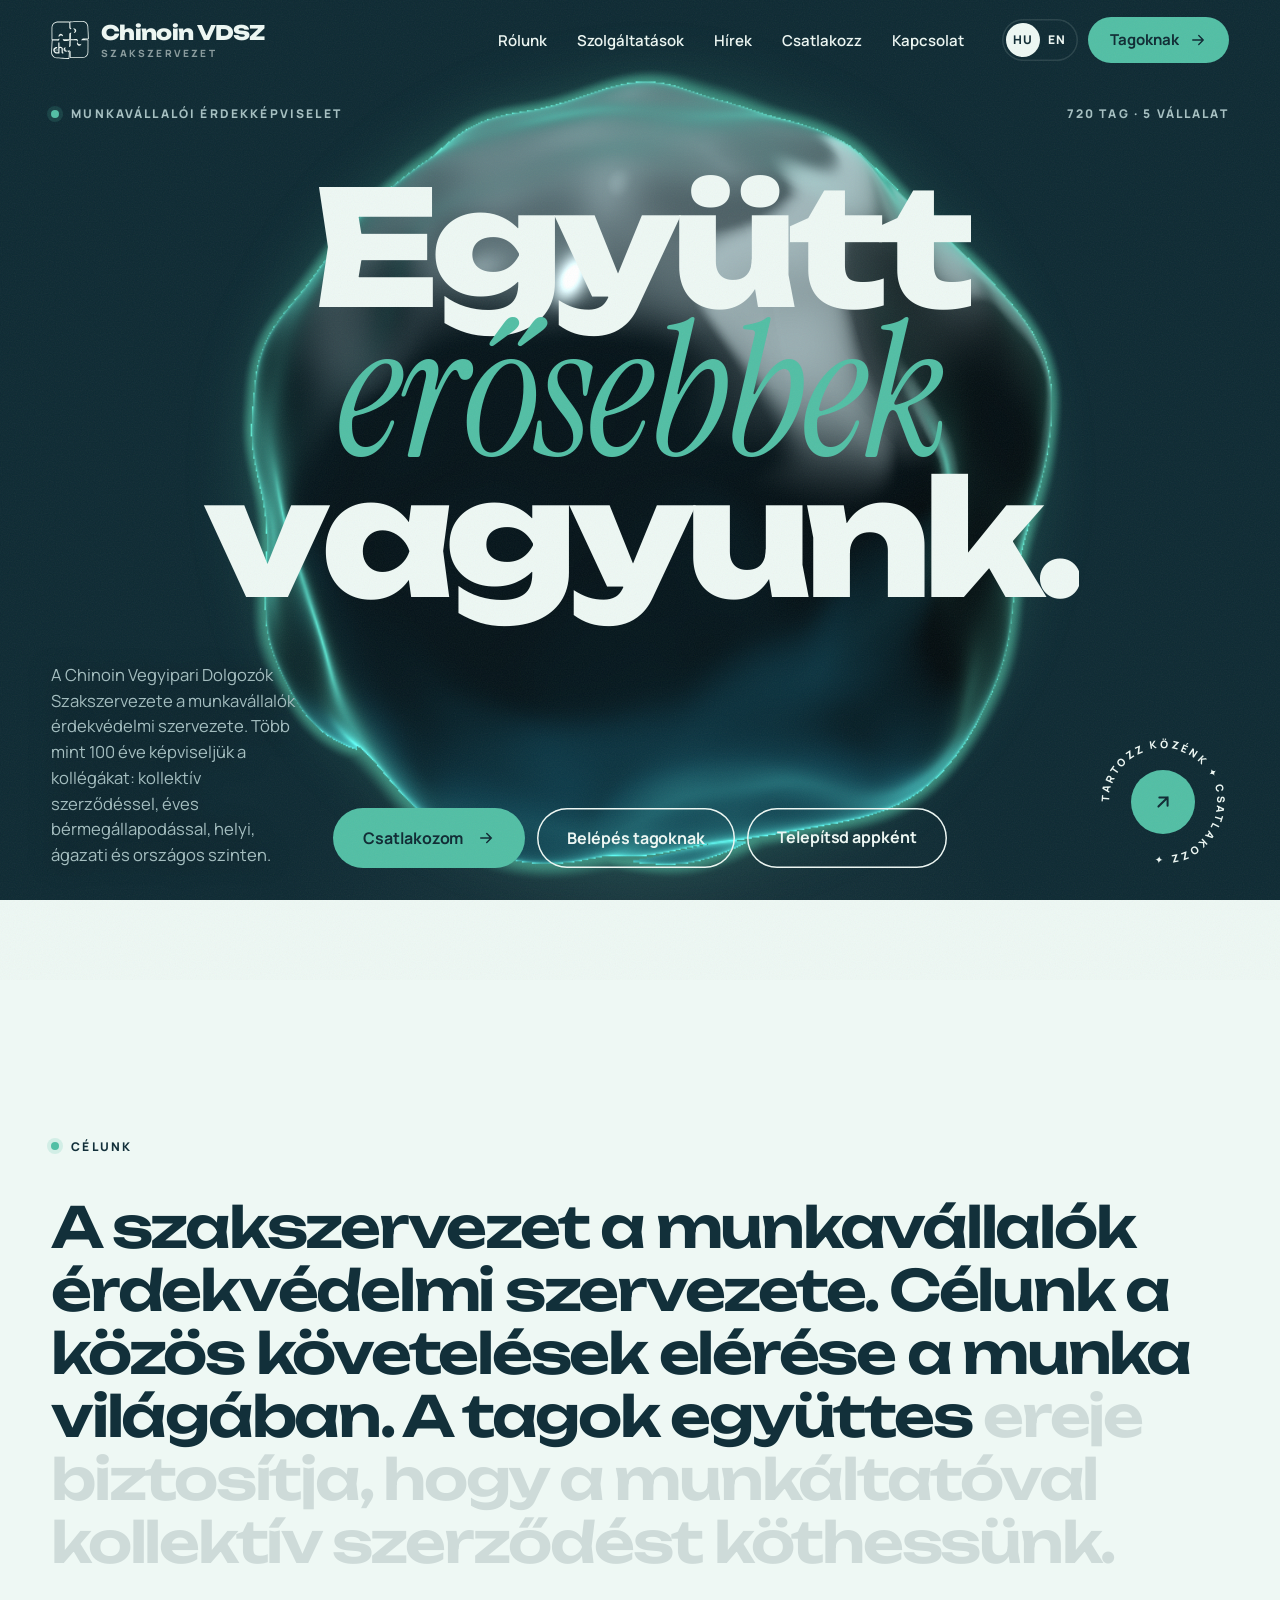
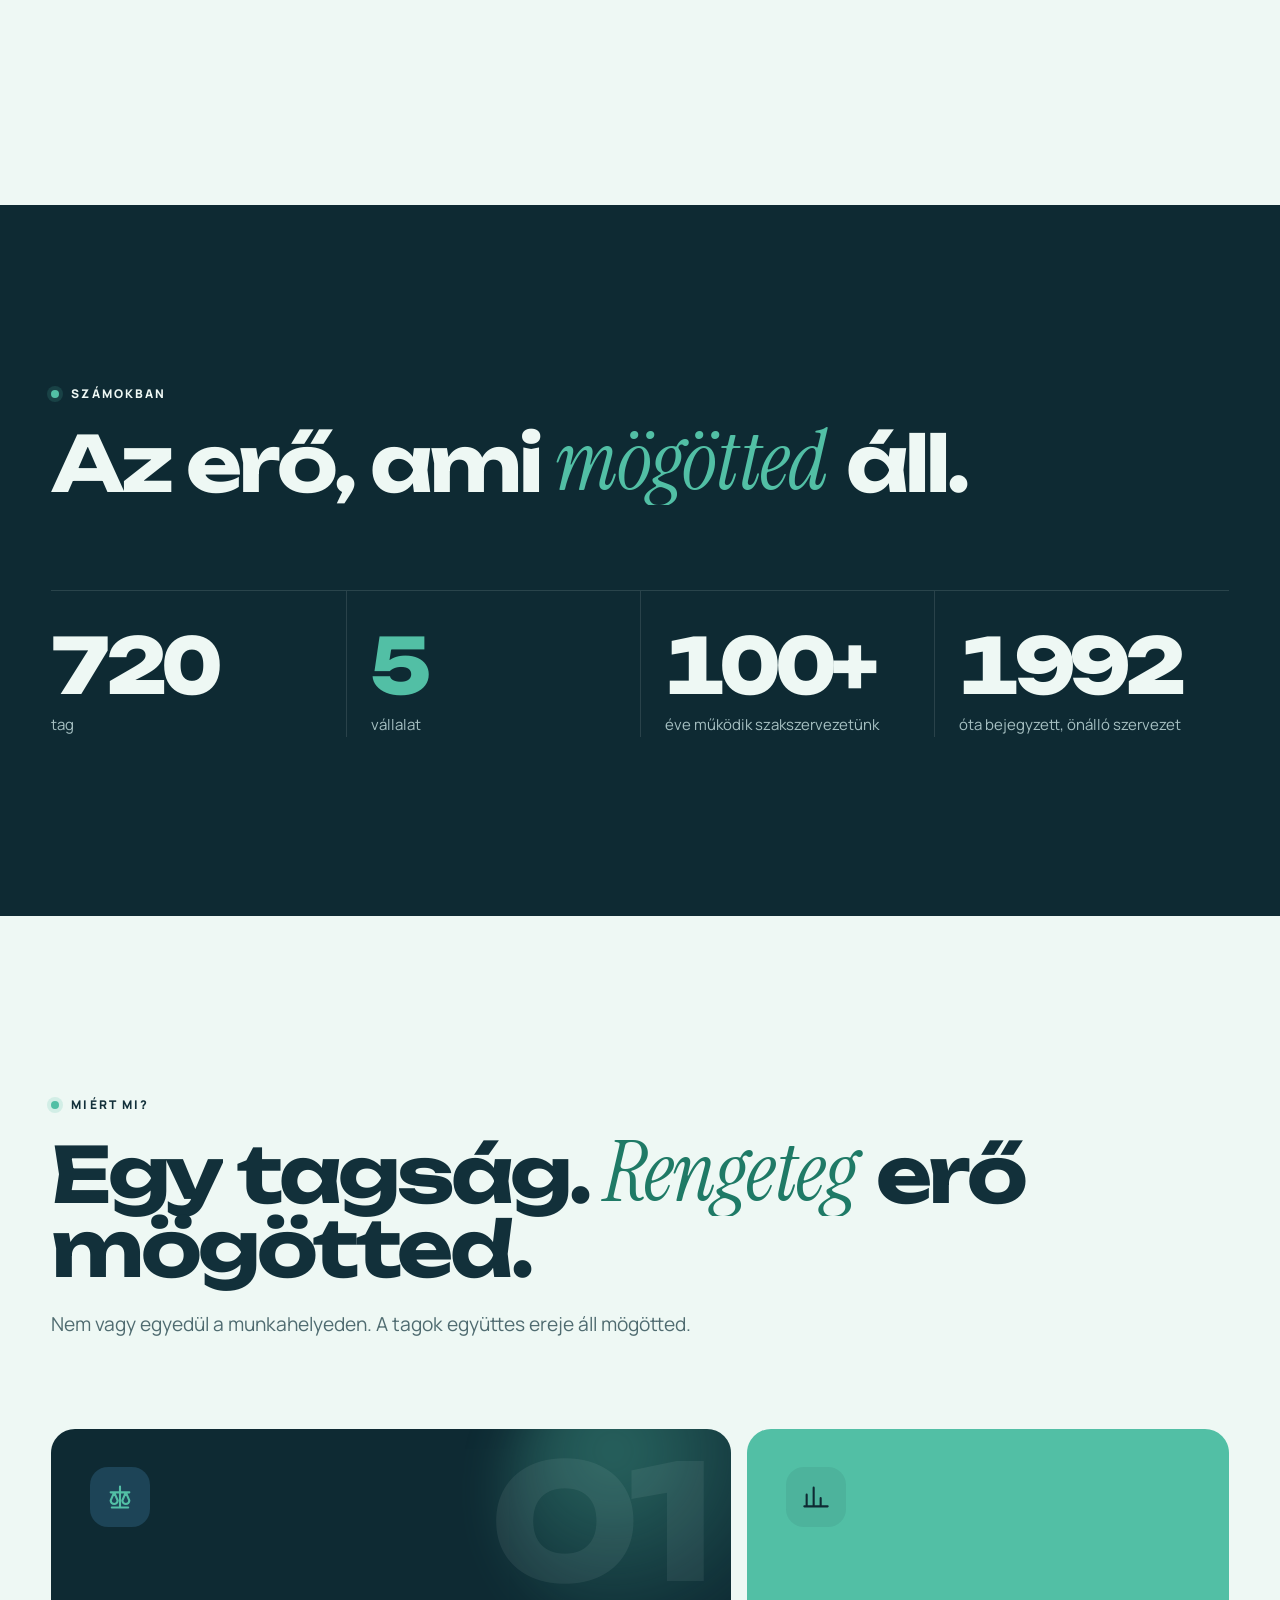
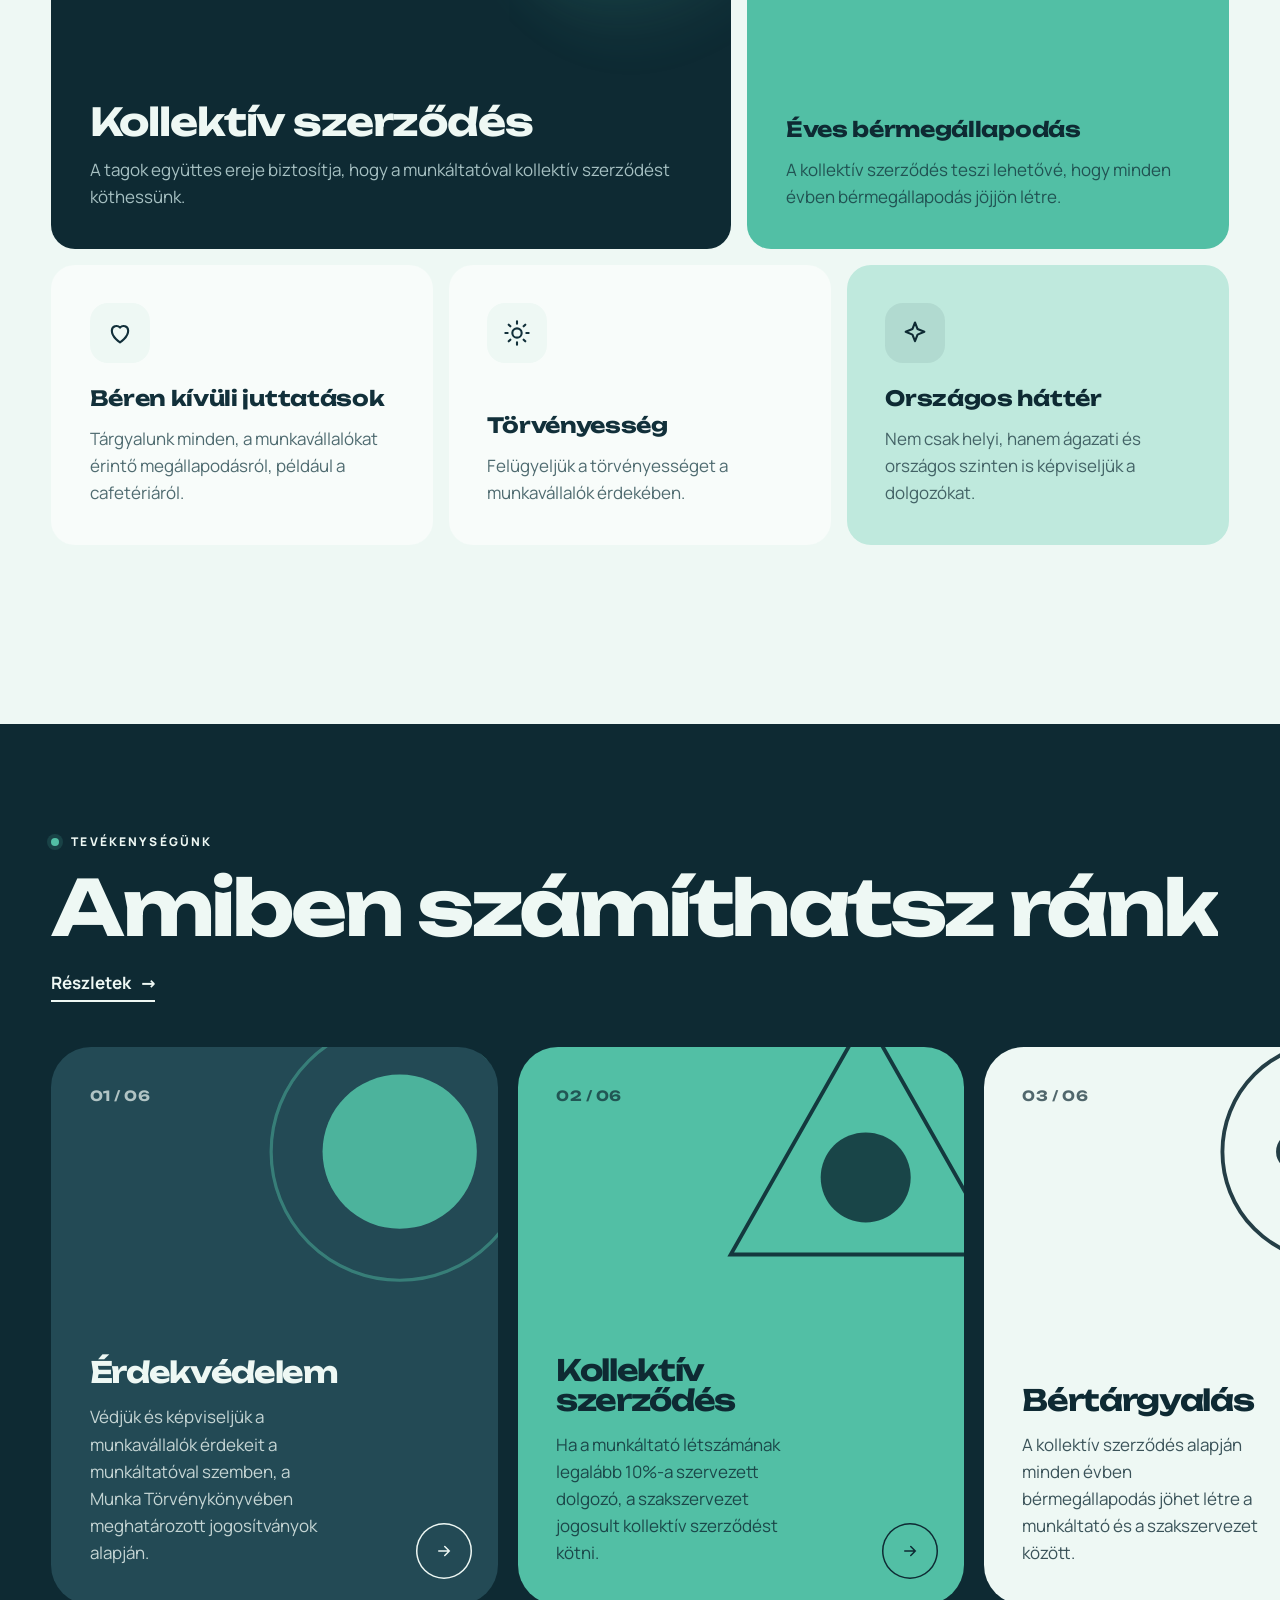
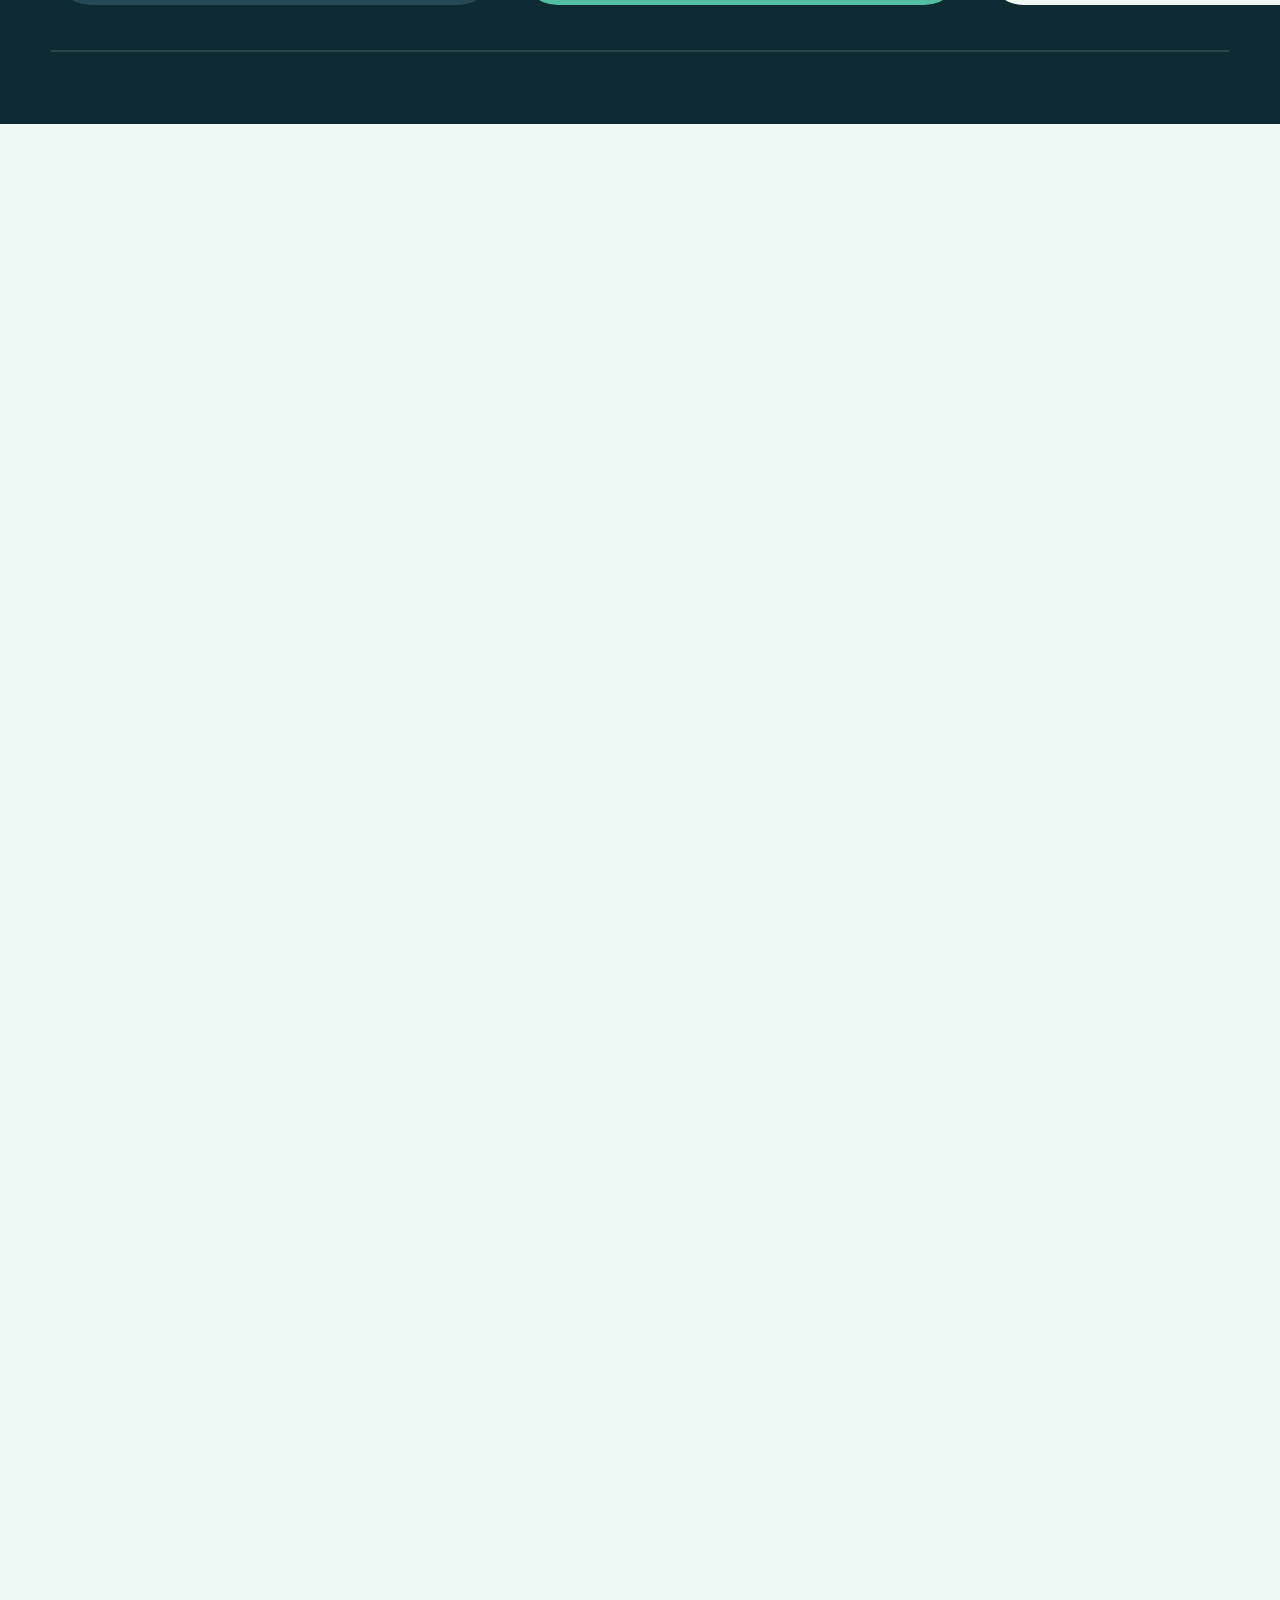
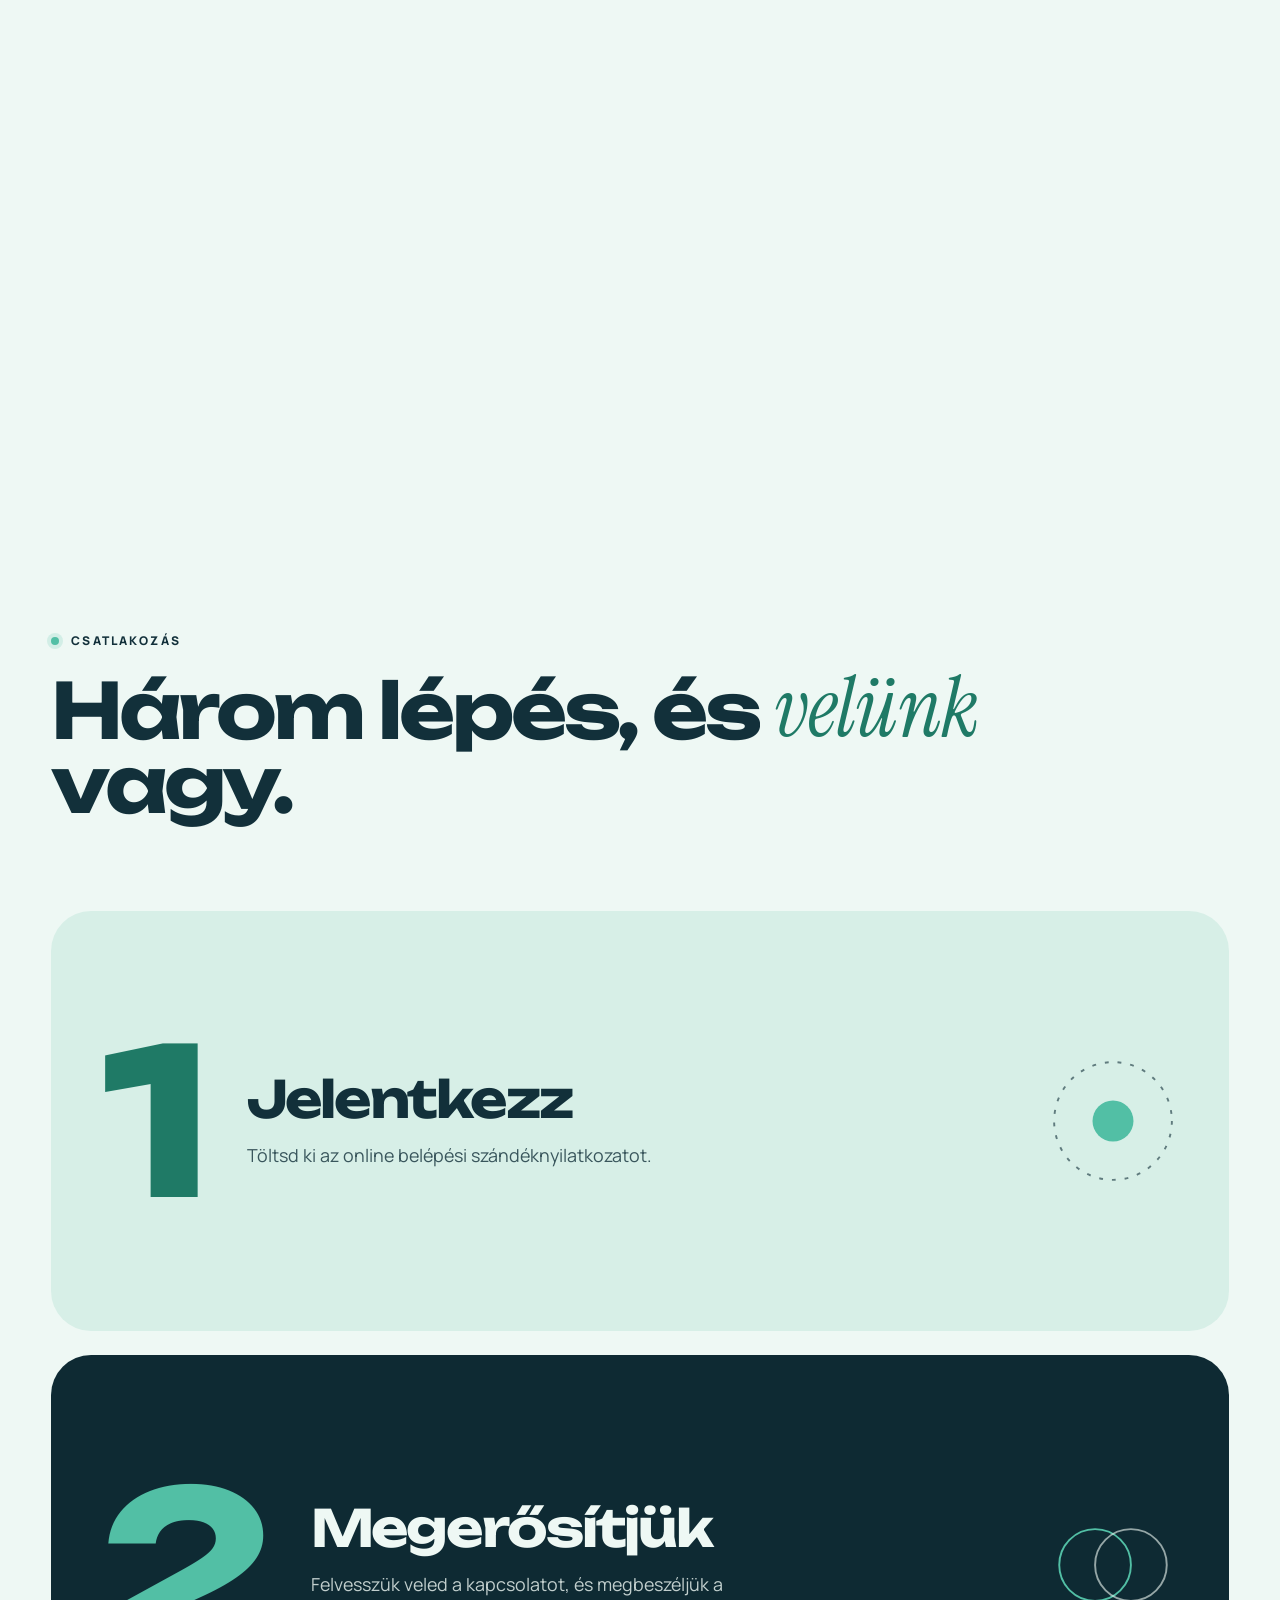
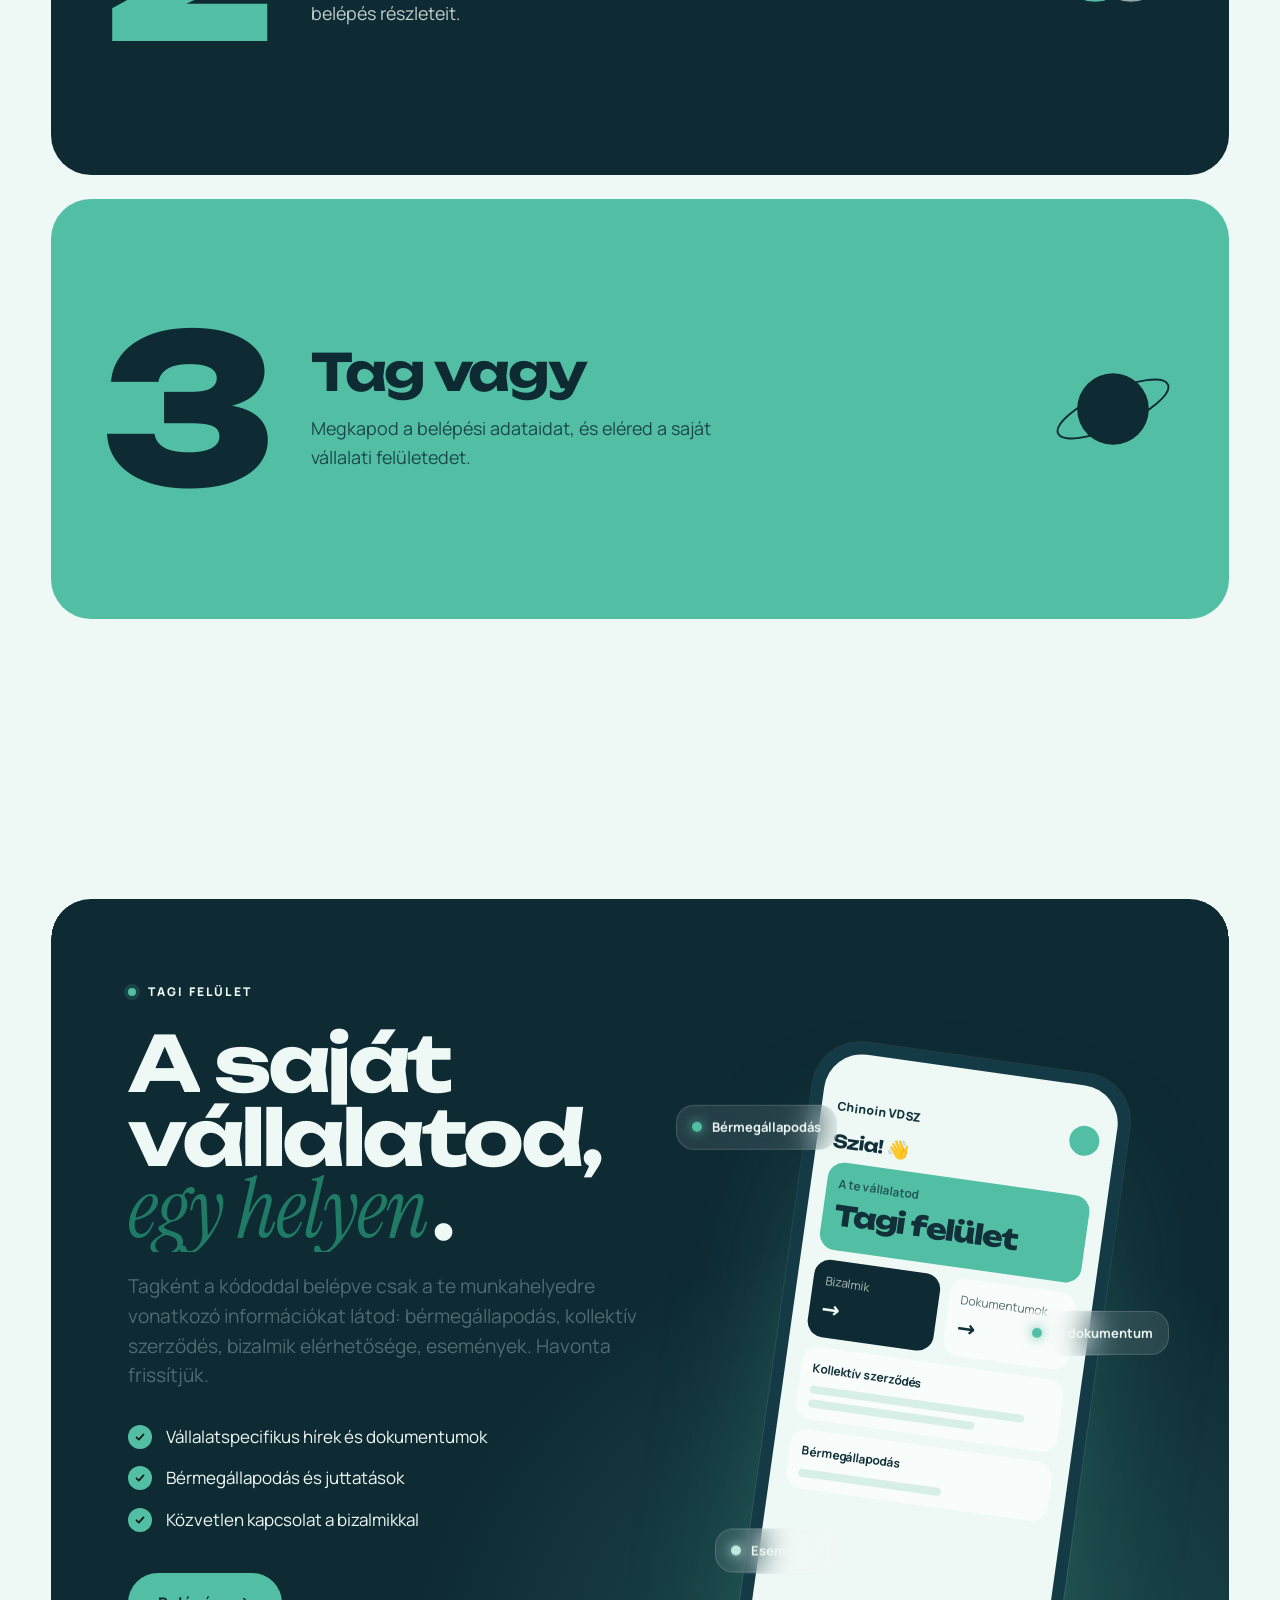
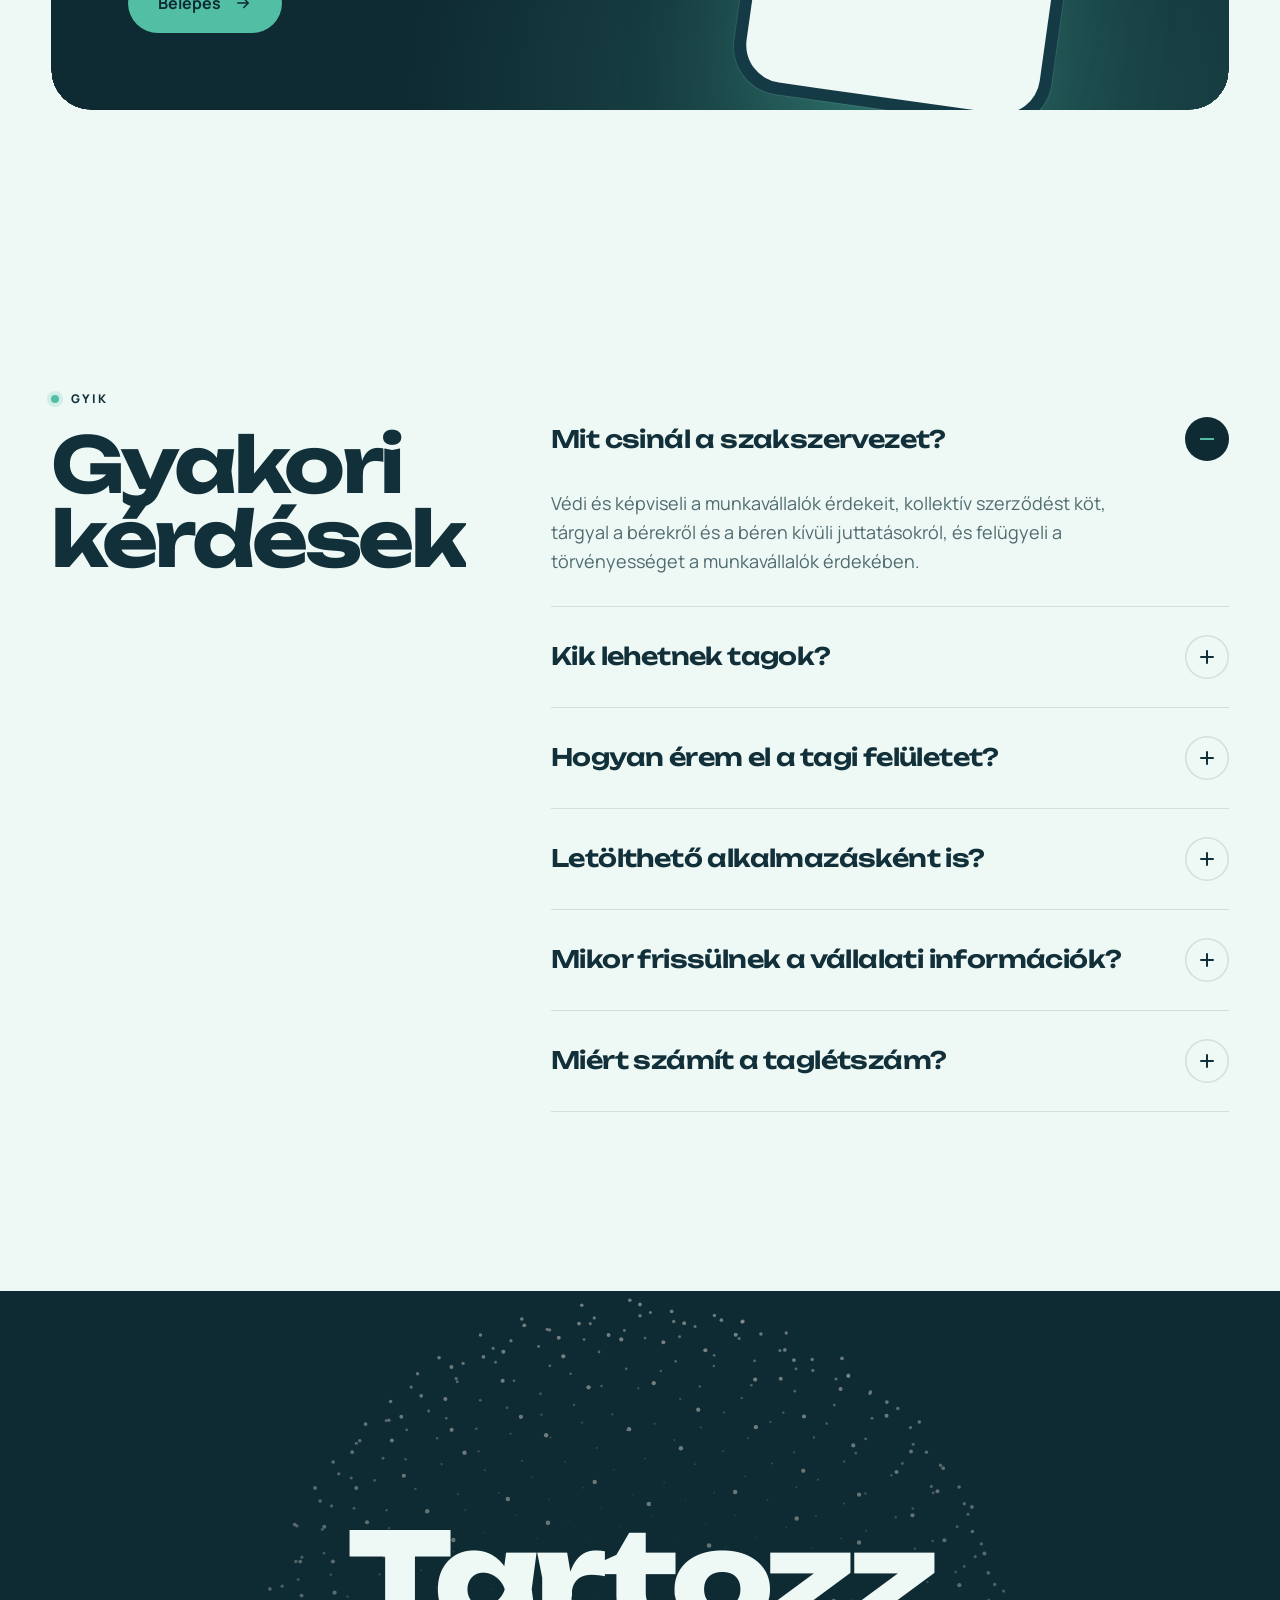
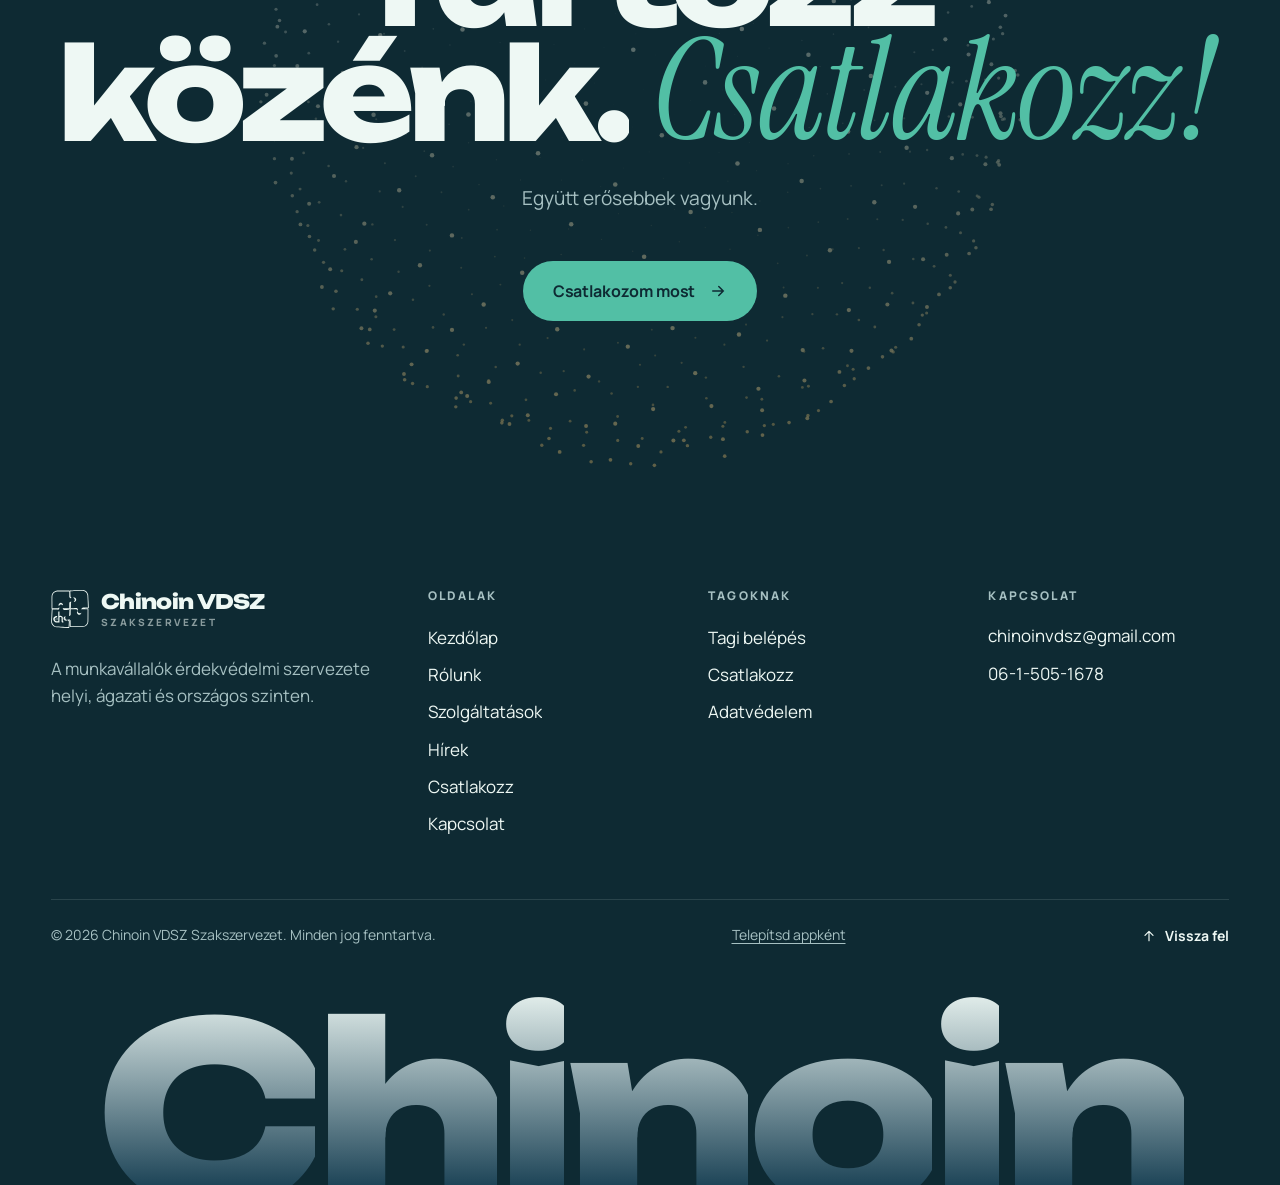
==== commit a1494650: "Chinoin VDSZ arculat és valódi tartalom a helyőrzők helyett Tóth Éva anyagai alapján: név, logó, pla" ====
--- a/index.html
+++ b/index.html
@@ -3,14 +3,14 @@
 <head>
   <meta charset="utf-8">
   <meta name="viewport" content="width=device-width, initial-scale=1, viewport-fit=cover">
-  <title>Védőkör Szakszervezet</title>
-  <meta name="description" content="Munkavállalói érdekképviselet több vállalatnál — jogsegély, bértárgyalás, szociális támogatás és vállalatonkénti tagi felület.">
-  <meta name="theme-color" content="#0f1c17">
+  <title>Chinoin VDSZ Szakszervezet</title>
+  <meta name="description" content="A Chinoin Vegyipari Dolgozók Szakszervezete: 720 tag, 5 vállalat, több mint 100 év a munkavállalók érdekében.">
+  <meta name="theme-color" content="#0e2a33">
   <link rel="canonical" href="https://protection-orb.vercel.app/">
   <meta property="og:type" content="website">
-  <meta property="og:site_name" content="Védőkör Szakszervezet">
-  <meta property="og:title" content="Védőkör Szakszervezet — Együtt erősebbek vagyunk">
-  <meta property="og:description" content="Munkavállalói érdekképviselet több vállalatnál — jogsegély, bértárgyalás, szociális támogatás és vállalatonkénti tagi felület.">
+  <meta property="og:site_name" content="Chinoin VDSZ Szakszervezet">
+  <meta property="og:title" content="Chinoin VDSZ Szakszervezet — Együtt erősebbek vagyunk">
+  <meta property="og:description" content="A Chinoin Vegyipari Dolgozók Szakszervezete: 720 tag, 5 vállalat, több mint 100 év a munkavállalók érdekében.">
   <meta property="og:url" content="https://protection-orb.vercel.app/">
   <meta property="og:image" content="https://protection-orb.vercel.app/assets/img/og.png">
   <meta property="og:locale" content="hu_HU">
@@ -21,8 +21,8 @@
   <link rel="apple-touch-icon" href="assets/img/icon-192.png">
   <link rel="preload" href="assets/fonts/Unbounded-normal-latin.woff2" as="font" type="font/woff2" crossorigin>
   <link rel="preload" href="assets/fonts/Manrope-normal-latin.woff2" as="font" type="font/woff2" crossorigin>
-  <link rel="stylesheet" href="assets/css/fonts.css?v=13">
-  <link rel="stylesheet" href="assets/css/style.css?v=13">
+  <link rel="stylesheet" href="assets/css/fonts.css?v=15">
+  <link rel="stylesheet" href="assets/css/style.css?v=15">
 </head>
 <body data-page="home">
 <main id="main">
@@ -68,10 +68,10 @@
         <h2 class="h-l" data-split data-i18n-html="numbers.title"></h2>
       </div>
       <div class="numbers">
-        <div class="num reveal"><b data-count="12400"></b><span data-i18n="stats.members"></span></div>
-        <div class="num reveal" style="--d:.1s"><b data-count="38"></b><span data-i18n="stats.companies"></span></div>
-        <div class="num reveal" style="--d:.2s"><b data-count="35"></b><span data-i18n="stats.years"></span></div>
-        <div class="num reveal" style="--d:.3s"><b data-count="920" data-suffix="+"></b><span data-i18n="stats.cases"></span></div>
+        <div class="num reveal"><b data-count="720"></b><span data-i18n="stats.members"></span></div>
+        <div class="num reveal" style="--d:.1s"><b data-count="5"></b><span data-i18n="stats.companies"></span></div>
+        <div class="num reveal" style="--d:.2s"><b data-count="100" data-suffix="+"></b><span data-i18n="stats.years"></span></div>
+        <div class="num reveal" style="--d:.3s"><b data-count="1992" data-plain></b><span data-i18n="stats.cases"></span></div>
       </div>
     </div>
   </section>
@@ -189,12 +189,12 @@
         <article class="stack-card" style="--i:0">
           <span class="num-big">1</span>
           <div><h3 data-i18n="steps.1.t"></h3><p data-i18n="steps.1.d"></p></div>
-          <svg class="stack-ico" viewBox="0 0 100 100" aria-hidden="true"><circle cx="50" cy="50" r="46" fill="none" stroke="currentColor" stroke-width="1.5" stroke-dasharray="3 7" opacity=".6"/><circle cx="50" cy="50" r="16" fill="#c9a45c"/></svg>
+          <svg class="stack-ico" viewBox="0 0 100 100" aria-hidden="true"><circle cx="50" cy="50" r="46" fill="none" stroke="currentColor" stroke-width="1.5" stroke-dasharray="3 7" opacity=".6"/><circle cx="50" cy="50" r="16" fill="#52bfa5"/></svg>
         </article>
         <article class="stack-card" style="--i:1">
           <span class="num-big">2</span>
           <div><h3 data-i18n="steps.2.t"></h3><p data-i18n="steps.2.d"></p></div>
-          <svg class="stack-ico" viewBox="0 0 100 100" aria-hidden="true"><circle cx="36" cy="50" r="28" fill="none" stroke="#c9a45c" stroke-width="1.5"/><circle cx="64" cy="50" r="28" fill="none" stroke="currentColor" stroke-width="1.5" opacity=".6"/></svg>
+          <svg class="stack-ico" viewBox="0 0 100 100" aria-hidden="true"><circle cx="36" cy="50" r="28" fill="none" stroke="#52bfa5" stroke-width="1.5"/><circle cx="64" cy="50" r="28" fill="none" stroke="currentColor" stroke-width="1.5" opacity=".6"/></svg>
         </article>
         <article class="stack-card" style="--i:2">
           <span class="num-big">3</span>
@@ -223,20 +223,20 @@
         <div class="phone-wrap" aria-hidden="true">
           <div class="phone">
             <div class="phone-screen">
-              <div class="ps-top"><span style="font-weight:800">Minta Pharma</span><span class="ps-avatar"></span></div>
-              <div class="ps-title">Szia, Anna 👋</div>
-              <div class="ps-card volt"><div style="font-weight:700;opacity:.7">Béremelés 2026</div><div class="ps-big">+9,5%</div></div>
+              <div class="ps-top"><span style="font-weight:800">Chinoin VDSZ</span><span class="ps-avatar"></span></div>
+              <div class="ps-title">Szia! 👋</div>
+              <div class="ps-card volt"><div style="font-weight:700;opacity:.7">A te vállalatod</div><div class="ps-big">Tagi felület</div></div>
               <div class="ps-row">
-                <div class="ps-card ink"><div style="opacity:.7">Bizalmik</div><div class="ps-big" style="font-size:22px">6</div></div>
-                <div class="ps-card"><div style="opacity:.7">Dokumentum</div><div class="ps-big" style="font-size:22px">14</div></div>
+                <div class="ps-card ink"><div style="opacity:.7">Bizalmik</div><div class="ps-big" style="font-size:22px">→</div></div>
+                <div class="ps-card"><div style="opacity:.7">Dokumentumok</div><div class="ps-big" style="font-size:22px">→</div></div>
               </div>
               <div class="ps-card"><div style="font-weight:700;margin-bottom:8px">Kollektív szerződés</div><div class="ps-bar" style="width:90%"></div><div class="ps-bar" style="width:70%;margin-top:6px"></div></div>
-              <div class="ps-card"><div style="font-weight:700;margin-bottom:8px">Családi nap · okt. 12.</div><div class="ps-bar" style="width:60%"></div></div>
+              <div class="ps-card"><div style="font-weight:700;margin-bottom:8px">Bérmegállapodás</div><div class="ps-bar" style="width:60%"></div></div>
             </div>
           </div>
-          <div class="float-chip c1" data-speed="1.2"><i></i>+9,5% béremelés</div>
+          <div class="float-chip c1" data-speed="1.2"><i></i>Bérmegállapodás</div>
           <div class="float-chip c2" data-speed="-0.8"><i></i>Új dokumentum</div>
-          <div class="float-chip c3" data-speed="0.6"><i></i>Taggyűlés · okt. 28.</div>
+          <div class="float-chip c3" data-speed="0.6"><i></i>Események</div>
         </div>
       </div>
     </div>
@@ -270,6 +270,7 @@
         <details><summary><span data-i18n="faq.3.q"></span><span class="plus"></span></summary><p class="answer" data-i18n="faq.3.a"></p></details>
         <details><summary><span data-i18n="faq.4.q"></span><span class="plus"></span></summary><p class="answer" data-i18n="faq.4.a"></p></details>
         <details><summary><span data-i18n="faq.5.q"></span><span class="plus"></span></summary><p class="answer" data-i18n="faq.5.a"></p></details>
+        <details><summary><span data-i18n="faq.6.q"></span><span class="plus"></span></summary><p class="answer" data-i18n="faq.6.a"></p></details>
       </div>
     </div>
   </section>
@@ -287,13 +288,13 @@
 <script src="assets/vendor/gsap.min.js" defer></script>
 <script src="assets/vendor/ScrollTrigger.min.js" defer></script>
 <script src="assets/vendor/lenis.min.js" defer></script>
-<script src="assets/js/config.js?v=13" defer></script>
-<script src="assets/js/backend.js?v=13" defer></script>
-<script src="assets/js/i18n.js?v=13" defer></script>
-<script src="assets/js/orb-gl.js?v=13" defer></script>
-<script src="assets/js/app.js?v=13" defer></script>
+<script src="assets/js/config.js?v=15" defer></script>
+<script src="assets/js/backend.js?v=15" defer></script>
+<script src="assets/js/i18n.js?v=15" defer></script>
+<script src="assets/js/orb-gl.js?v=15" defer></script>
+<script src="assets/js/app.js?v=15" defer></script>
 <script type="application/ld+json">
-{"@context":"https://schema.org","@type":"Organization","name":"Védőkör Szakszervezet","url":"https://protection-orb.vercel.app/","logo":"https://protection-orb.vercel.app/assets/img/icon-512.png","email":"info@vedokor.hu","telephone":"+36 1 000 0000","address":{"@type":"PostalAddress","streetAddress":"Minta utca 1.","postalCode":"1000","addressLocality":"Budapest","addressCountry":"HU"}}
+{"@context":"https://schema.org","@type":"Organization","name":"Chinoin Vegyipari Dolgozók Szakszervezete","url":"https://protection-orb.vercel.app/","logo":"https://protection-orb.vercel.app/assets/img/icon-512.png","email":"chinoinvdsz@gmail.com","telephone":"+36 1 505 1678"}
 </script>
 </body>
 </html>
--- a/assets/css/style.css
+++ b/assets/css/style.css
@@ -1,28 +1,28 @@
 /* ==========================================================================
-   Védőkör — design system v2
+   Chinoin VDSZ — design system v2
    A márkaszíneket és betűtípusokat a :root tokenekben lehet egy helyen cserélni.
    ========================================================================== */
 
 :root {
-  --ink: #0f1c17;
-  --ink-2: #15241e;
-  --ink-3: #1f302a;
-  --paper: #f1ece2;
-  --paper-2: #e5dfd2;
-  --surface: #f8f5ee;
-  /* Mélyzöld alap, krém, sárgaréz kiemelő (világos háttéren a mélyebb bronz) */
-  --accent: #c9a45c;
-  --accent-deep: #9c7a3a;
-  --mist: #cfc6b3;
-  --stone: #87928b;
-  --graphite: #263a33;
-
-  --on-ink: #f1ece2;
-  --on-ink-muted: #a3aea7;
-  --on-paper: #13201b;
-  --on-paper-muted: #5f6a63;
-  --line-ink: rgba(241, 236, 226, 0.12);
-  --line-paper: rgba(19, 32, 27, 0.12);
+  --ink: #0e2a33;
+  --ink-2: #133440;
+  --ink-3: #1d4457;
+  --paper: #eef8f4;
+  --paper-2: #d7efe7;
+  --surface: #f8fcfa;
+  /* A „Tartozz közénk!” plakát színei: sötétkék-türkiz alap, menta, türkiz kiemelő (világos háttéren mélyebb türkiz) */
+  --accent: #52bfa5;
+  --accent-deep: #1f7a66;
+  --mist: #bfe9dd;
+  --stone: #7f9ca0;
+  --graphite: #234a55;
+
+  --on-ink: #eef8f4;
+  --on-ink-muted: #a6c0c2;
+  --on-paper: #12303a;
+  --on-paper-muted: #4f6b70;
+  --line-ink: rgba(238, 248, 244, 0.12);
+  --line-paper: rgba(18, 48, 58, 0.12);
 
   --font-display: "Unbounded", "Arial Black", system-ui, sans-serif;
   --font-serif: "Instrument Serif", "Times New Roman", serif;
@@ -100,8 +100,8 @@
   display: inline-flex; align-items: center; gap: 12px;
   font-size: 12px; font-weight: 800; letter-spacing: .18em; text-transform: uppercase;
 }
-.eyebrow::before { content: ""; width: 8px; height: 8px; border-radius: 50%; background: var(--accent); box-shadow: 0 0 0 4px rgba(201, 164, 92, .18); }
-.dark .eyebrow::before { background: var(--accent); box-shadow: 0 0 0 4px rgba(201, 164, 92, .16); }
+.eyebrow::before { content: ""; width: 8px; height: 8px; border-radius: 50%; background: var(--accent); box-shadow: 0 0 0 4px rgba(82, 191, 165, .18); }
+.dark .eyebrow::before { background: var(--accent); box-shadow: 0 0 0 4px rgba(82, 191, 165, .16); }
 .h-xl, .h-l, .h-m, .h-s { font-family: var(--font-display); }
 .h-xl { font-size: clamp(48px, 10vw, 168px); font-weight: 800; letter-spacing: -0.055em; line-height: .9; }
 .h-l { font-size: clamp(38px, 6vw, 96px); font-weight: 700; letter-spacing: -0.045em; line-height: .96; }
@@ -166,11 +166,11 @@
 .cursor-dot { width: 6px; height: 6px; margin: -3px 0 0 -3px; border-radius: 50%; background: var(--accent); }
 .cursor { width: 44px; height: 44px; margin: -22px 0 0 -22px; }
 .cursor i {
-  position: absolute; inset: 0; border-radius: 50%; border: 1.5px solid rgba(201, 164, 92, .7);
+  position: absolute; inset: 0; border-radius: 50%; border: 1.5px solid rgba(82, 191, 165, .7);
   display: grid; place-items: center; transition: transform .5s var(--ease-out), background-color .4s, border-color .4s;
 }
 .cursor b { position: absolute; inset: 0; display: grid; place-items: center; font-size: 12px; font-weight: 800; letter-spacing: .06em; text-transform: uppercase; color: var(--ink); opacity: 0; transform: scale(.6); transition: opacity .3s, transform .5s var(--ease-out); }
-.cursor.is-link i { transform: scale(1.5); background: rgba(201, 164, 92, .12); }
+.cursor.is-link i { transform: scale(1.5); background: rgba(82, 191, 165, .12); }
 .cursor.is-label i { transform: scale(2.3); background: var(--accent); border-color: var(--accent); }
 .cursor.is-label b { opacity: 1; transform: scale(1); }
 .cursor.is-down i { transform: scale(.8); }
@@ -218,16 +218,18 @@
   color: var(--on-ink);
 }
 .site-header.is-scrolled {
-  background: rgba(15, 28, 23, .6);
+  background: rgba(14, 42, 51, .6);
   -webkit-backdrop-filter: saturate(140%) blur(12px); backdrop-filter: saturate(140%) blur(12px);
   box-shadow: 0 1px 0 var(--line-ink);
 }
 .site-header.is-hidden { transform: translateY(-100%); }
 .header-inner { height: 100%; display: flex; align-items: center; gap: 24px; }
 .logo { display: inline-flex; align-items: center; gap: 12px; font-family: var(--font-display); font-weight: 800; font-size: 20px; letter-spacing: -0.035em; line-height: 1; }
-.logo-mark { width: 38px; height: 38px; flex: none; transition: transform 1s var(--ease-out); }
-.logo:hover .logo-mark { transform: rotate(180deg); }
+.logo-mark { display: block; width: 38px; height: 38px; flex: none; background: currentColor; -webkit-mask: url(../img/logo-mark.svg) center / contain no-repeat; mask: url(../img/logo-mark.svg) center / contain no-repeat; transition: transform .6s var(--ease-out); }
+.logo:hover .logo-mark { transform: scale(1.06); }
 .logo small { display: block; font-family: var(--font-body); font-size: 10px; font-weight: 800; letter-spacing: .22em; text-transform: uppercase; opacity: .55; margin-top: 5px; }
+.logo > span > span { white-space: nowrap; }
+@media (max-width: 420px) { .logo { font-size: 17px; } }
 .main-nav { margin-left: auto; }
 .main-nav ul { display: flex; gap: 2px; }
 .main-nav a { position: relative; display: block; padding: 10px 14px; font-weight: 600; font-size: 15px; }
@@ -257,7 +259,7 @@
 .page-light .site-header:not(.is-scrolled) .lang-toggle span.is-active { color: var(--paper); }
 .page-light .site-header:not(.is-scrolled) .main-nav a[aria-current="page"]::after { background: var(--accent); }
 .page-light .site-header:not(.is-scrolled) .btn--volt { --bg: var(--ink); --fg: var(--paper); --hover-bg: var(--accent); --hover-fg: var(--ink); }
-.solid-header .site-header { background: rgba(15, 28, 23, .9); -webkit-backdrop-filter: saturate(160%) blur(18px); backdrop-filter: saturate(160%) blur(18px); }
+.solid-header .site-header { background: rgba(14, 42, 51, .9); -webkit-backdrop-filter: saturate(160%) blur(18px); backdrop-filter: saturate(160%) blur(18px); }
 
 @media (max-width: 1080px) {
   .main-nav, .header-actions .btn { display: none; }
@@ -272,7 +274,7 @@
   clip-path: circle(0% at calc(100% - 44px) 40px); visibility: hidden; overflow: hidden;
   transition: clip-path .9s var(--ease-in-out), visibility 0s .9s;
 }
-.mobile-menu::before { content: ""; position: absolute; right: -30%; bottom: -20%; width: 90vw; aspect-ratio: 1; border-radius: 50%; background: radial-gradient(closest-side, rgba(201, 164, 92, .18), transparent); pointer-events: none; }
+.mobile-menu::before { content: ""; position: absolute; right: -30%; bottom: -20%; width: 90vw; aspect-ratio: 1; border-radius: 50%; background: radial-gradient(closest-side, rgba(82, 191, 165, .18), transparent); pointer-events: none; }
 .menu-open .mobile-menu { clip-path: circle(150% at calc(100% - 44px) 40px); visibility: visible; transition: clip-path .9s var(--ease-in-out), visibility 0s; }
 .menu-open { overflow: hidden; }
 .menu-open .site-header { color: var(--on-ink) !important; background: transparent; box-shadow: none; -webkit-backdrop-filter: none; backdrop-filter: none; }
@@ -304,8 +306,8 @@
 .hero::before {
   content: ""; position: absolute; inset: 0; z-index: -2;
   background:
-    radial-gradient(50% 50% at 50% 55%, rgba(201, 164, 92, .07), transparent 70%),
-    radial-gradient(40% 40% at 50% 100%, rgba(207, 198, 179, .06), transparent 70%);
+    radial-gradient(50% 50% at 50% 55%, rgba(82, 191, 165, .07), transparent 70%),
+    radial-gradient(40% 40% at 50% 100%, rgba(191, 233, 221, .06), transparent 70%);
 }
 .hero-gl { position: absolute; z-index: -1; left: 50%; top: 53%; width: min(104vh, 100vw); aspect-ratio: 1; transform: translate(-50%, -50%); pointer-events: none; }
 .hero-gl canvas { width: 100%; height: 100%; }
@@ -317,7 +319,7 @@
 .hero-title .l2 { color: var(--accent); }
 .hero-title .l2 em { font-size: 1.16em; line-height: .8; color: var(--accent); }
 .hero-foot { display: grid; grid-template-columns: 1fr auto 1fr; gap: 32px; align-items: end; }
-.hero-foot .lead { text-shadow: 0 1px 24px rgba(15, 28, 23,.8); color: var(--on-ink-muted); max-width: 40ch; font-size: clamp(16px, 1.3vw, 19px); }
+.hero-foot .lead { text-shadow: 0 1px 24px rgba(14, 42, 51,.8); color: var(--on-ink-muted); max-width: 40ch; font-size: clamp(16px, 1.3vw, 19px); }
 .hero-ctas { display: flex; flex-wrap: wrap; gap: 12px; justify-content: center; }
 .hero-badge { justify-self: end; position: relative; width: 132px; height: 132px; display: grid; place-items: center; border-radius: 50%; }
 .hero-badge svg.ring { position: absolute; inset: 0; width: 100%; height: 100%; animation: spin 16s linear infinite; }
@@ -341,7 +343,7 @@
   .hero-title { text-align: left; }
 }
 
-.ios-install { position: fixed; inset: 0; z-index: 200; background: rgba(15, 28, 23, .55); display: none; align-items: flex-end; }
+.ios-install { position: fixed; inset: 0; z-index: 200; background: rgba(14, 42, 51, .55); display: none; align-items: flex-end; }
 .ios-install.is-open { display: flex; }
 .ios-install-card { width: 100%; max-width: 560px; margin: 0 auto; padding: 28px 24px 32px; background: var(--ink); color: var(--on-ink); border-radius: 24px 24px 0 0; }
 .ios-install-title { font-family: var(--font-display); font-size: 22px; font-weight: 800; margin-bottom: 16px; }
@@ -384,10 +386,10 @@
 }
 .card::before {
   content: ""; position: absolute; inset: 0; z-index: -1; opacity: 0; transition: opacity .5s;
-  background: radial-gradient(480px circle at var(--mx) var(--my), rgba(201, 164, 92, .08), transparent 60%);
+  background: radial-gradient(480px circle at var(--mx) var(--my), rgba(82, 191, 165, .08), transparent 60%);
 }
 .card:hover::before { opacity: 1; }
-.card:hover { box-shadow: 0 40px 80px -40px rgba(19, 32, 27, .35); }
+.card:hover { box-shadow: 0 40px 80px -40px rgba(18, 48, 58, .35); }
 .card .icon { width: 60px; height: 60px; border-radius: 18px; display: grid; place-items: center; background: var(--paper); margin-bottom: auto; transition: transform .8s var(--ease-out); }
 .card:hover .icon { transform: rotate(-12deg) scale(1.08); }
 .card .icon svg { width: 28px; height: 28px; }
@@ -398,17 +400,17 @@
 .card--ink { background: var(--ink); color: var(--on-ink); }
 .card--ink p { color: var(--on-ink-muted); }
 .card--ink .icon { background: var(--ink-3); color: var(--accent); }
-.card--ink::before { background: radial-gradient(480px circle at var(--mx) var(--my), rgba(201, 164, 92, .18), transparent 60%); }
+.card--ink::before { background: radial-gradient(480px circle at var(--mx) var(--my), rgba(82, 191, 165, .18), transparent 60%); }
 .card--violet { background: var(--mist); color: var(--ink); }
-.card--violet p { color: rgba(15, 28, 23, .7); }
-.card--violet .icon { background: rgba(15, 28, 23, .08); }
+.card--violet p { color: rgba(14, 42, 51, .7); }
+.card--violet .icon { background: rgba(14, 42, 51, .08); }
 .card--volt { background: var(--accent); color: var(--ink); }
-.card--volt p { color: rgba(15, 28, 23, .72); }
-.card--volt .icon { background: rgba(15, 28, 23, .08); }
+.card--volt p { color: rgba(14, 42, 51, .72); }
+.card--volt .icon { background: rgba(14, 42, 51, .08); }
 .card--feature { min-height: 420px; justify-content: flex-end; }
 .card--feature .h-m { max-width: 14ch; }
 .card .big-num { position: absolute; right: 28px; top: 12px; font-family: var(--font-display); font-weight: 800; font-size: 160px; line-height: 1; letter-spacing: -0.07em; opacity: .07; }
-.card .card-orb { position: absolute; right: -90px; top: -90px; width: 320px; height: 320px; border-radius: 50%; background: radial-gradient(circle at 35% 35%, rgba(201, 164, 92, .9), rgba(201, 164, 92, .15) 55%, transparent 72%); filter: blur(24px); opacity: .45; transition: transform 1.2s var(--ease-out); z-index: -1; }
+.card .card-orb { position: absolute; right: -90px; top: -90px; width: 320px; height: 320px; border-radius: 50%; background: radial-gradient(circle at 35% 35%, rgba(82, 191, 165, .9), rgba(82, 191, 165, .15) 55%, transparent 72%); filter: blur(24px); opacity: .45; transition: transform 1.2s var(--ease-out); z-index: -1; }
 .card:hover .card-orb { transform: translate(-30px, 30px) scale(1.1); }
 @media (max-width: 960px) {
   .card--span-7, .card--span-5 { grid-column: span 12; }
@@ -505,7 +507,7 @@
 .empty { padding: 48px; border-radius: var(--radius); background: var(--paper-2); text-align: center; color: var(--on-paper-muted); grid-column: 1 / -1; }
 
 /* News modal */
-.modal { position: fixed; inset: 0; z-index: 150; display: grid; place-items: end center; background: rgba(15, 28, 23, .6); -webkit-backdrop-filter: blur(8px); backdrop-filter: blur(8px); opacity: 0; visibility: hidden; transition: opacity .5s, visibility 0s .5s; }
+.modal { position: fixed; inset: 0; z-index: 150; display: grid; place-items: end center; background: rgba(14, 42, 51, .6); -webkit-backdrop-filter: blur(8px); backdrop-filter: blur(8px); opacity: 0; visibility: hidden; transition: opacity .5s, visibility 0s .5s; }
 .modal.is-open { opacity: 1; visibility: visible; transition: opacity .5s; }
 .modal-panel { width: min(780px, 100%); max-height: 90svh; overflow: auto; overscroll-behavior: contain; background: var(--paper); border-radius: var(--radius-l) var(--radius-l) 0 0; padding: clamp(24px, 5vw, 60px); transform: translateY(60px); transition: transform .8s var(--ease-out); }
 .modal.is-open .modal-panel { transform: none; }
@@ -518,14 +520,14 @@
 
 /* ---------- Portal teaser ---------- */
 .teaser { position: relative; border-radius: var(--radius-l); background: var(--ink); color: var(--on-ink); padding: clamp(32px, 6vw, 96px); overflow: hidden; isolation: isolate; display: grid; grid-template-columns: 1.1fr .9fr; gap: 48px; align-items: center; }
-.teaser::before { content: ""; position: absolute; inset: auto -20% -60% 30%; height: 120%; z-index: -1; background: radial-gradient(closest-side, rgba(201, 164, 92, .28), transparent); }
+.teaser::before { content: ""; position: absolute; inset: auto -20% -60% 30%; height: 120%; z-index: -1; background: radial-gradient(closest-side, rgba(82, 191, 165, .28), transparent); }
 .teaser .checklist { display: grid; gap: 14px; margin: 32px 0 40px; }
 .checklist li { display: flex; gap: 14px; align-items: flex-start; }
 .checklist li::before { content: ""; flex: none; width: 24px; height: 24px; margin-top: 2px; border-radius: 50%; background: var(--accent) url("data:image/svg+xml;utf8,<svg xmlns='http://www.w3.org/2000/svg' viewBox='0 0 24 24' fill='none' stroke='%230f1c17' stroke-width='3' stroke-linecap='round' stroke-linejoin='round'><path d='M6 12.5l4 4 8-9'/></svg>") center/14px no-repeat; }
 .phone-wrap { position: relative; justify-self: center; width: min(320px, 100%); }
 .phone {
-  width: 100%; aspect-ratio: 9/18.5; border-radius: 48px; padding: 12px; background: #172720;
-  box-shadow: 0 0 0 1px rgba(255,255,255,.08), 0 80px 140px -40px rgba(201, 164, 92, .4);
+  width: 100%; aspect-ratio: 9/18.5; border-radius: 48px; padding: 12px; background: #143a46;
+  box-shadow: 0 0 0 1px rgba(255,255,255,.08), 0 80px 140px -40px rgba(82, 191, 165, .4);
 }
 .phone-screen { height: 100%; border-radius: 38px; background: var(--paper); color: var(--on-paper); overflow: hidden; padding: 40px 16px 16px; display: flex; flex-direction: column; gap: 10px; font-size: 12px; }
 .phone-screen .ps-top { display: flex; justify-content: space-between; align-items: center; }
@@ -602,7 +604,7 @@
 .page-light .page-hero .ph-orb { opacity: .9; }
 .page-hero .blob {
   position: absolute; right: -10%; top: -20%; width: 60vw; max-width: 760px; aspect-ratio: 1; border-radius: 50%; z-index: -1; pointer-events: none;
-  background: radial-gradient(circle at 35% 35%, rgba(201, 164, 92, .55), rgba(201, 164, 92, .35) 45%, transparent 70%);
+  background: radial-gradient(circle at 35% 35%, rgba(82, 191, 165, .55), rgba(82, 191, 165, .35) 45%, transparent 70%);
   filter: blur(40px); opacity: .7; animation: drift 14s ease-in-out infinite alternate;
 }
 @keyframes drift { to { transform: translate(-6%, 8%) scale(1.08); } }
@@ -638,14 +640,16 @@
   .tl-item { padding-top: 0; }
   .tl-item::before { left: -40px; }
 }
-.team { display: grid; grid-template-columns: repeat(4, 1fr); gap: 16px; }
-.person { display: grid; gap: 12px; }
-.person .ph { position: relative; aspect-ratio: 4/5; border-radius: var(--radius); overflow: hidden; display: grid; place-items: center; font-family: var(--font-display); font-weight: 800; font-size: 56px; letter-spacing: -0.05em; color: var(--ink); transition: border-radius .8s var(--ease-out); }
-.person .ph::after { content: ""; position: absolute; inset: 0; background: radial-gradient(circle at 70% 20%, rgba(255,255,255,.5), transparent 50%); }
-.person:hover .ph { border-radius: 50%; }
-.person b { font-size: 18px; }
-.person span { color: var(--on-paper-muted); font-size: 15px; }
-@media (max-width: 860px) { .team { grid-template-columns: repeat(2, 1fr); } }
+.about-logo { width: 150px; height: auto; }
+.org { display: grid; gap: 16px; }
+.org-row { display: grid; grid-template-columns: repeat(3, 1fr); gap: 16px; }
+.org-card { display: grid; gap: 12px; align-content: start; padding: 28px; border-radius: var(--radius); background: var(--surface); }
+.org-card small { font-family: var(--font-display); font-weight: 700; color: var(--accent-deep); }
+.org-card p { color: var(--on-paper-muted); font-size: 16px; }
+.org-core { display: grid; grid-template-columns: 1.1fr 1fr; gap: 24px; align-items: end; padding: clamp(28px, 4vw, 48px); border-radius: var(--radius); background: var(--ink); color: var(--on-ink); }
+.org-core small { display: block; margin-bottom: 12px; font-weight: 800; letter-spacing: .08em; text-transform: uppercase; color: var(--accent); }
+.org-core p { color: var(--on-ink-muted); }
+@media (max-width: 860px) { .org-row, .org-core { grid-template-columns: 1fr; } }
 .logo-wall { display: grid; grid-template-columns: repeat(auto-fit, minmax(180px, 1fr)); gap: 12px; }
 .logo-wall div { height: 110px; border-radius: var(--radius-s); display: grid; place-items: center; background: var(--surface); font-family: var(--font-display); font-weight: 700; letter-spacing: -0.02em; color: var(--on-paper-muted); text-align: center; padding: 0 12px; line-height: 1.2; transition: background-color .4s, color .4s; }
 .logo-wall div:hover { background: var(--ink); color: var(--accent); }
@@ -690,8 +694,8 @@
   width: 100%; min-height: 58px; padding: 14px 18px; border-radius: 16px; border: 1.5px solid var(--line-paper); background: var(--paper);
   transition: border-color .3s, box-shadow .3s, background-color .3s; font-size: 16px;
 }
-.input:hover { border-color: rgba(19, 32, 27, .3); }
-.input:focus { outline: none; border-color: var(--accent); box-shadow: 0 0 0 5px rgba(201, 164, 92, .16); background: var(--surface); }
+.input:hover { border-color: rgba(18, 48, 58, .3); }
+.input:focus { outline: none; border-color: var(--accent); box-shadow: 0 0 0 5px rgba(82, 191, 165, .16); background: var(--surface); }
 textarea.input { min-height: 150px; resize: vertical; }
 select.input { appearance: none; background-image: url("data:image/svg+xml;utf8,<svg xmlns='http://www.w3.org/2000/svg' viewBox='0 0 24 24' fill='none' stroke='%2313201b' stroke-width='2'><path d='M6 9l6 6 6-6'/></svg>"); background-repeat: no-repeat; background-position: right 16px center; background-size: 18px; padding-right: 48px; }
 .field-row { display: grid; grid-template-columns: 1fr 1fr; gap: 16px; }
@@ -700,8 +704,8 @@
 .check input { width: 22px; height: 22px; flex: none; margin: 0; accent-color: var(--accent); }
 .form-note { font-size: 13px; color: var(--on-paper-muted); }
 .alert { padding: 16px 20px; border-radius: 14px; font-weight: 600; font-size: 15px; }
-.alert--ok { background: rgba(207, 198, 179, .6); color: var(--ink); animation: fadeUp .6s var(--ease-out); }
-.alert--err { background: rgba(201, 164, 92, .16); color: #b3300c; }
+.alert--ok { background: rgba(191, 233, 221, .6); color: var(--ink); animation: fadeUp .6s var(--ease-out); }
+.alert--err { background: rgba(82, 191, 165, .16); color: #b3300c; }
 .contact-list { display: grid; gap: 32px; }
 .contact-list div { display: grid; gap: 6px; }
 .contact-list small { font-size: 12px; font-weight: 800; letter-spacing: .16em; text-transform: uppercase; color: var(--on-paper-muted); }
@@ -740,7 +744,7 @@
 .app-shell { display: grid; grid-template-columns: 280px minmax(0, 1fr); min-height: 100svh; }
 .app-side {
   position: sticky; top: 0; height: 100svh; padding: 28px 18px 22px; display: flex; flex-direction: column; gap: 32px;
-  border-right: 1px solid var(--line-ink); background: linear-gradient(180deg, #0d1813, var(--ink));
+  border-right: 1px solid var(--line-ink); background: linear-gradient(180deg, #0b2329, var(--ink));
 }
 .app-side .logo { padding: 0 8px; }
 .app-nav { position: relative; display: grid; gap: 4px; }
@@ -768,7 +772,7 @@
 .app-top .spacer { flex: 1; }
 .app-top .logo { display: none; }
 .search-btn { display: inline-flex; align-items: center; gap: 12px; height: 44px; padding: 0 8px 0 16px; border-radius: 999px; background: var(--ink-2); box-shadow: inset 0 0 0 1px var(--line-ink); color: var(--on-ink-muted); font-size: 14px; font-weight: 600; min-width: 260px; transition: box-shadow .3s, color .3s; }
-.search-btn:hover { color: var(--on-ink); box-shadow: inset 0 0 0 1px rgba(241, 236, 226, .3); }
+.search-btn:hover { color: var(--on-ink); box-shadow: inset 0 0 0 1px rgba(238, 248, 244, .3); }
 .search-btn svg { width: 18px; height: 18px; }
 .search-btn kbd { margin-left: auto; height: 28px; padding: 0 10px; border-radius: 999px; display: grid; place-items: center; font-family: var(--font-body); font-size: 12px; font-weight: 700; background: var(--graphite); color: var(--on-ink); }
 .app-body .lang-toggle { box-shadow: inset 0 0 0 1.5px var(--line-ink); }
@@ -790,9 +794,9 @@
 .app-hello h1 em { font-family: var(--font-serif); font-style: italic; font-weight: 400; color: var(--accent); letter-spacing: -0.02em; font-size: 1.1em; }
 .app-hello .orb { width: clamp(150px, 18vw, 250px); aspect-ratio: 1; margin: -40px -10px -20px 0; pointer-events: none; }
 .app-hello .orb canvas { width: 100%; height: 100%; }
-.live { display: inline-flex; align-items: center; gap: 8px; height: 30px; padding: 0 12px; border-radius: 999px; background: rgba(201, 164, 92, .12); color: var(--accent); font-size: 12px; font-weight: 800; letter-spacing: .04em; text-transform: none; }
+.live { display: inline-flex; align-items: center; gap: 8px; height: 30px; padding: 0 12px; border-radius: 999px; background: rgba(82, 191, 165, .12); color: var(--accent); font-size: 12px; font-weight: 800; letter-spacing: .04em; text-transform: none; }
 .live::before { content: ""; width: 7px; height: 7px; border-radius: 50%; background: currentColor; box-shadow: 0 0 0 0 currentColor; animation: livePulse 2s infinite; }
-@keyframes livePulse { 0% { box-shadow: 0 0 0 0 rgba(201, 164, 92, .6); } 70% { box-shadow: 0 0 0 8px rgba(201, 164, 92, 0); } 100% { box-shadow: 0 0 0 0 rgba(201, 164, 92, 0); } }
+@keyframes livePulse { 0% { box-shadow: 0 0 0 0 rgba(82, 191, 165, .6); } 70% { box-shadow: 0 0 0 8px rgba(82, 191, 165, 0); } 100% { box-shadow: 0 0 0 0 rgba(82, 191, 165, 0); } }
 
 /* Csempék */
 .tiles { display: grid; grid-template-columns: repeat(12, minmax(0, 1fr)); gap: 16px; }
@@ -802,19 +806,19 @@
   background: var(--ink-2); box-shadow: inset 0 0 0 1px var(--line-ink); display: flex; flex-direction: column; gap: 12px;
   transition: transform .7s var(--ease-out), box-shadow .5s;
 }
-.tile::after { content: ""; position: absolute; inset: 0; z-index: -1; opacity: 0; transition: opacity .5s; background: radial-gradient(420px circle at var(--mx) var(--my), rgba(241, 236, 226, .07), transparent 60%); }
+.tile::after { content: ""; position: absolute; inset: 0; z-index: -1; opacity: 0; transition: opacity .5s; background: radial-gradient(420px circle at var(--mx) var(--my), rgba(238, 248, 244, .07), transparent 60%); }
 .tile:hover::after { opacity: 1; }
-.tile:hover { box-shadow: inset 0 0 0 1px rgba(241, 236, 226, .2); }
+.tile:hover { box-shadow: inset 0 0 0 1px rgba(238, 248, 244, .2); }
 .tile small, .t-label { font-size: 11px; font-weight: 800; letter-spacing: .16em; text-transform: uppercase; color: var(--on-ink-muted); }
 .tile p { color: var(--on-ink-muted); }
 .tile h2, .tile h3 { font-size: clamp(22px, 2.2vw, 30px); letter-spacing: -0.035em; line-height: 1.08; }
 .tile .kpi { font-family: var(--font-display); font-weight: 800; font-size: clamp(56px, 6.6vw, 104px); letter-spacing: -0.07em; line-height: .86; font-variant-numeric: tabular-nums; }
 .tile--accent { background: var(--accent); color: var(--ink); box-shadow: none; }
-.tile--accent small, .tile--accent p { color: rgba(15, 28, 23, .68); }
+.tile--accent small, .tile--accent p { color: rgba(14, 42, 51, .68); }
 .tile--accent::after { background: radial-gradient(420px circle at var(--mx) var(--my), rgba(255, 255, 255, .22), transparent 60%); }
 .tile--bone { background: var(--paper); color: var(--ink); box-shadow: none; }
 .tile--bone small, .tile--bone p { color: var(--on-paper-muted); }
-.tile--bone::after { background: radial-gradient(420px circle at var(--mx) var(--my), rgba(201, 164, 92, .1), transparent 60%); }
+.tile--bone::after { background: radial-gradient(420px circle at var(--mx) var(--my), rgba(82, 191, 165, .1), transparent 60%); }
 .s-3 { grid-column: span 3; } .s-4 { grid-column: span 4; } .s-5 { grid-column: span 5; } .s-6 { grid-column: span 6; } .s-7 { grid-column: span 7; } .s-8 { grid-column: span 8; } .s-12 { grid-column: 1 / -1; }
 .tile .top { display: flex; justify-content: space-between; align-items: start; gap: 12px; }
 .tile .foot { margin-top: auto; display: flex; flex-wrap: wrap; align-items: end; justify-content: space-between; gap: 16px; }
@@ -823,8 +827,8 @@
 .tile a.stretched::before { content: ""; position: absolute; inset: 0; z-index: 1; }
 
 .spark { display: flex; align-items: end; gap: 6px; height: 72px; }
-.spark i { flex: 1; min-width: 10px; border-radius: 6px 6px 3px 3px; background: rgba(15, 28, 23, .82); height: 0; transition: height 1.2s var(--ease-out); transition-delay: calc(var(--i) * 90ms); }
-.spark i:nth-child(n+2) { background: rgba(15, 28, 23, .35); }
+.spark i { flex: 1; min-width: 10px; border-radius: 6px 6px 3px 3px; background: rgba(14, 42, 51, .82); height: 0; transition: height 1.2s var(--ease-out); transition-delay: calc(var(--i) * 90ms); }
+.spark i:nth-child(n+2) { background: rgba(14, 42, 51, .35); }
 
 .cd { display: flex; gap: clamp(8px, 1vw, 14px); }
 .cd div { display: grid; gap: 4px; }
@@ -848,7 +852,7 @@
 .feed { display: grid; }
 .feed article { position: relative; display: grid; grid-template-columns: 92px minmax(0, 1fr) auto; gap: clamp(16px, 3vw, 40px); align-items: start; padding: 28px 8px; border-top: 1px solid var(--line-ink); transition: background-color .4s; border-radius: 4px; }
 .feed article:last-child { border-bottom: 1px solid var(--line-ink); }
-.feed article:hover { background: rgba(241, 236, 226, .03); }
+.feed article:hover { background: rgba(238, 248, 244, .03); }
 .feed .d { font-family: var(--font-display); font-weight: 800; line-height: .9; }
 .feed .d b { display: block; font-size: 44px; letter-spacing: -0.06em; }
 .feed .d span { font-size: 11px; letter-spacing: .14em; text-transform: uppercase; color: var(--on-ink-muted); }
@@ -865,12 +869,12 @@
 .hbar:last-child { border-bottom: 1px solid var(--line-ink); }
 .hbar span { font-weight: 600; }
 .hbar .track { height: 14px; border-radius: 14px; background: var(--graphite); overflow: hidden; }
-.hbar .track i { display: block; height: 100%; width: 0; border-radius: inherit; background: linear-gradient(90deg, rgba(201, 164, 92, .55), var(--accent)); transition: width 1.6s var(--ease-out); transition-delay: calc(var(--i) * 120ms); }
+.hbar .track i { display: block; height: 100%; width: 0; border-radius: inherit; background: linear-gradient(90deg, rgba(82, 191, 165, .55), var(--accent)); transition: width 1.6s var(--ease-out); transition-delay: calc(var(--i) * 120ms); }
 .hbar b { font-family: var(--font-display); font-size: 20px; letter-spacing: -0.03em; text-align: right; font-variant-numeric: tabular-nums; }
 .ben { display: flex; align-items: baseline; gap: 12px; padding: 16px 0; border-top: 1px solid var(--line-paper); }
 .ben:last-child { border-bottom: 1px solid var(--line-paper); }
 .ben span { color: var(--on-paper-muted); }
-.ben i { flex: 1; border-bottom: 1.5px dotted rgba(19, 32, 27, .25); transform: translateY(-4px); }
+.ben i { flex: 1; border-bottom: 1.5px dotted rgba(18, 48, 58, .25); transform: translateY(-4px); }
 .ben b { font-family: var(--font-display); font-size: clamp(16px, 1.6vw, 20px); letter-spacing: -0.02em; white-space: nowrap; }
 @media (max-width: 600px) {
   .hbar { grid-template-columns: 1fr auto; gap: 8px 12px; }
@@ -916,16 +920,16 @@
 .tl-app { position: relative; display: grid; gap: 16px; padding-left: 36px; }
 .tl-app::before { content: ""; position: absolute; left: 9px; top: 12px; bottom: 12px; width: 2px; background: linear-gradient(var(--accent), var(--line-ink) 40%); }
 .ev { position: relative; display: grid; grid-template-columns: 110px minmax(0, 1fr) auto; gap: 24px; align-items: center; padding: 24px 28px; border-radius: 24px; background: var(--ink-2); box-shadow: inset 0 0 0 1px var(--line-ink); transition: box-shadow .4s, transform .6s var(--ease-out); }
-.ev:hover { box-shadow: inset 0 0 0 1px rgba(241, 236, 226, .22); transform: translateX(6px); }
+.ev:hover { box-shadow: inset 0 0 0 1px rgba(238, 248, 244, .22); transform: translateX(6px); }
 .ev::before { content: ""; position: absolute; left: -33px; top: 50%; width: 14px; height: 14px; margin-top: -7px; border-radius: 50%; background: var(--ink); box-shadow: inset 0 0 0 2px var(--accent); }
-.ev:first-child::before { background: var(--accent); box-shadow: 0 0 0 6px rgba(201, 164, 92, .18); }
+.ev:first-child::before { background: var(--accent); box-shadow: 0 0 0 6px rgba(82, 191, 165, .18); }
 .ev .d { font-family: var(--font-display); font-weight: 800; line-height: .9; }
 .ev .d b { display: block; font-size: 48px; letter-spacing: -0.06em; }
 .ev .d span { font-size: 11px; letter-spacing: .14em; text-transform: uppercase; color: var(--on-ink-muted); }
 .ev h3 { font-size: clamp(19px, 1.8vw, 24px); letter-spacing: -0.03em; line-height: 1.15; }
 .ev p { color: var(--on-ink-muted); margin-top: 6px; font-size: 15px; }
 .ev .chip-left { display: inline-flex; margin-top: 12px; height: 28px; padding: 0 12px; align-items: center; border-radius: 999px; background: var(--graphite); font-size: 12px; font-weight: 700; }
-.ev:first-child .chip-left { background: rgba(201, 164, 92, .14); color: var(--accent); }
+.ev:first-child .chip-left { background: rgba(82, 191, 165, .14); color: var(--accent); }
 @media (max-width: 700px) {
   .ev { grid-template-columns: 1fr; gap: 12px; padding: 22px; }
   .ev .d { display: flex; align-items: baseline; gap: 10px; }
@@ -937,9 +941,9 @@
 .btn--line { --bg: transparent; --fg: var(--on-ink); --hover-bg: var(--accent); --hover-fg: var(--ink); box-shadow: inset 0 0 0 1.5px var(--line-ink); }
 
 /* Parancspaletta */
-.cmdk { position: fixed; inset: 0; z-index: 300; display: grid; place-items: start center; padding: 12vh 16px 16px; background: rgba(15, 28, 23, .6); -webkit-backdrop-filter: blur(10px); backdrop-filter: blur(10px); opacity: 0; visibility: hidden; transition: opacity .35s, visibility 0s .35s; }
+.cmdk { position: fixed; inset: 0; z-index: 300; display: grid; place-items: start center; padding: 12vh 16px 16px; background: rgba(14, 42, 51, .6); -webkit-backdrop-filter: blur(10px); backdrop-filter: blur(10px); opacity: 0; visibility: hidden; transition: opacity .35s, visibility 0s .35s; }
 .cmdk.is-open { opacity: 1; visibility: visible; transition: opacity .35s; }
-.cmdk-panel { width: min(640px, 100%); max-height: 70svh; display: flex; flex-direction: column; border-radius: 26px; background: #13221c; box-shadow: 0 0 0 1px var(--line-ink), 0 40px 120px -20px rgba(0, 0, 0, .8); overflow: hidden; transform: translateY(-16px) scale(.98); transition: transform .5s var(--ease-out); }
+.cmdk-panel { width: min(640px, 100%); max-height: 70svh; display: flex; flex-direction: column; border-radius: 26px; background: #123540; box-shadow: 0 0 0 1px var(--line-ink), 0 40px 120px -20px rgba(0, 0, 0, .8); overflow: hidden; transform: translateY(-16px) scale(.98); transition: transform .5s var(--ease-out); }
 .cmdk.is-open .cmdk-panel { transform: none; }
 .cmdk-in { display: flex; align-items: center; gap: 14px; padding: 0 22px; border-bottom: 1px solid var(--line-ink); }
 .cmdk-in svg { width: 20px; height: 20px; color: var(--stone); flex: none; }
@@ -979,7 +983,7 @@
   .app-tabbar {
     position: fixed; left: 12px; right: 12px; bottom: calc(12px + env(safe-area-inset-bottom)); z-index: 90;
     display: grid; grid-template-columns: repeat(6, 1fr); padding: 6px; border-radius: 24px;
-    background: rgba(21, 36, 30, .82); -webkit-backdrop-filter: saturate(180%) blur(20px); backdrop-filter: saturate(180%) blur(20px);
+    background: rgba(19, 52, 64, .82); -webkit-backdrop-filter: saturate(180%) blur(20px); backdrop-filter: saturate(180%) blur(20px);
     box-shadow: 0 0 0 1px var(--line-ink), 0 20px 50px -10px rgba(0, 0, 0, .7);
   }
   .app-tabbar a { position: relative; display: grid; justify-items: center; gap: 4px; padding: 9px 0 7px; border-radius: 18px; font-size: 10px; font-weight: 700; color: var(--on-ink-muted); transition: color .3s, background-color .3s; }
@@ -1044,9 +1048,9 @@
 .adm-card h1 { font-size: clamp(32px, 4vw, 48px); letter-spacing: -0.05em; }
 .adm-card p { color: var(--on-ink-muted); }
 .adm-card ol { margin: 0; padding-left: 20px; color: var(--on-ink-muted); display: grid; gap: 6px; }
-.in { width: 100%; min-height: 46px; padding: 11px 14px; border: 0; border-radius: 12px; background: var(--ink); color: var(--on-ink); box-shadow: inset 0 0 0 1px var(--line-ink); font-size: 15px; transition: box-shadow .25s; }
-.in:focus { outline: none; box-shadow: inset 0 0 0 1.5px var(--accent); }
-.in::placeholder { color: var(--stone); }
+input.in, select.in, textarea.in { width: 100%; min-height: 46px; padding: 11px 14px; border: 0; border-radius: 12px; background: var(--ink); color: var(--on-ink); box-shadow: inset 0 0 0 1px var(--line-ink); font-size: 15px; transition: box-shadow .25s; }
+input.in:focus, select.in:focus, textarea.in:focus { outline: none; box-shadow: inset 0 0 0 1.5px var(--accent); }
+input.in::placeholder, textarea.in::placeholder { color: var(--stone); }
 textarea.in { min-height: 96px; resize: vertical; line-height: 1.5; }
 textarea.in.tall { min-height: 200px; }
 select.in { appearance: none; background-image: url("data:image/svg+xml;utf8,<svg xmlns='http://www.w3.org/2000/svg' viewBox='0 0 24 24' fill='none' stroke='%23a3aea7' stroke-width='2'><path d='M6 9l6 6 6-6'/></svg>"); background-repeat: no-repeat; background-position: right 12px center; background-size: 16px; padding-right: 38px; }
@@ -1070,17 +1074,17 @@
 .rep-item .rep-actions button:hover { background: var(--graphite); color: var(--on-ink); }
 .rep-item .rep-actions button.del:hover { background: #7a2a1a; color: #fff; }
 .rep-item .rep-num { font-size: 11px; font-weight: 800; letter-spacing: .14em; color: var(--stone); }
-.add-btn { justify-self: start; display: inline-flex; align-items: center; gap: 8px; height: 40px; padding: 0 16px; border-radius: 999px; font-weight: 700; font-size: 14px; color: var(--accent); box-shadow: inset 0 0 0 1.5px rgba(201, 164, 92, .4); transition: background-color .2s, color .2s; }
+.add-btn { justify-self: start; display: inline-flex; align-items: center; gap: 8px; height: 40px; padding: 0 16px; border-radius: 999px; font-weight: 700; font-size: 14px; color: var(--accent); box-shadow: inset 0 0 0 1.5px rgba(82, 191, 165, .4); transition: background-color .2s, color .2s; }
 .add-btn:hover { background: var(--accent); color: var(--ink); }
 .adm-table { width: 100%; border-collapse: collapse; font-size: 14px; }
 .adm-table th { text-align: left; font-size: 11px; font-weight: 800; letter-spacing: .14em; text-transform: uppercase; color: var(--stone); padding: 10px 12px; border-bottom: 1px solid var(--line-ink); white-space: nowrap; }
 .adm-table td { padding: 12px; border-bottom: 1px solid var(--line-ink); vertical-align: middle; }
-.adm-table tr:hover td { background: rgba(241, 236, 226, .025); }
+.adm-table tr:hover td { background: rgba(238, 248, 244, .025); }
 .adm-table .mono, .mono { font-family: ui-monospace, "SF Mono", Menlo, monospace; font-size: 13px; }
 .adm-table .act { text-align: right; white-space: nowrap; }
 .table-wrap { overflow-x: auto; border-radius: 20px; background: var(--ink-2); box-shadow: inset 0 0 0 1px var(--line-ink); padding: 6px 10px; }
 .badge { display: inline-flex; align-items: center; height: 24px; padding: 0 10px; border-radius: 999px; font-size: 11px; font-weight: 800; letter-spacing: .04em; background: var(--graphite); color: var(--on-ink); white-space: nowrap; }
-.badge--accent { background: rgba(201, 164, 92, .16); color: var(--accent); }
+.badge--accent { background: rgba(82, 191, 165, .16); color: var(--accent); }
 .badge--muted { background: transparent; box-shadow: inset 0 0 0 1px var(--line-ink); color: var(--on-ink-muted); }
 .mini-btn { height: 34px; padding: 0 12px; border-radius: 10px; font-size: 13px; font-weight: 700; color: var(--on-ink-muted); box-shadow: inset 0 0 0 1px var(--line-ink); transition: color .2s, background-color .2s; }
 .mini-btn:hover { color: var(--ink); background: var(--on-ink); }
@@ -1092,7 +1096,7 @@
 .switch input:checked + i { background: var(--accent); }
 .switch input:checked + i::after { transform: translateX(18px); background: var(--ink); }
 .switch input:focus-visible + i { outline: 2px solid var(--accent); outline-offset: 2px; }
-.drawer { position: fixed; inset: 0; z-index: 250; display: flex; justify-content: flex-end; background: rgba(15, 28, 23, .6); -webkit-backdrop-filter: blur(6px); backdrop-filter: blur(6px); opacity: 0; visibility: hidden; transition: opacity .3s, visibility 0s .3s; }
+.drawer { position: fixed; inset: 0; z-index: 250; display: flex; justify-content: flex-end; background: rgba(14, 42, 51, .6); -webkit-backdrop-filter: blur(6px); backdrop-filter: blur(6px); opacity: 0; visibility: hidden; transition: opacity .3s, visibility 0s .3s; }
 .drawer.is-open { opacity: 1; visibility: visible; transition: opacity .3s; }
 .drawer-panel { width: min(760px, 100%); height: 100%; overflow-y: auto; overscroll-behavior: contain; background: var(--ink); box-shadow: -1px 0 0 var(--line-ink); padding: clamp(20px, 3vw, 36px); display: grid; gap: 18px; align-content: start; transform: translateX(40px); transition: transform .5s var(--ease-out); }
 .drawer.is-open .drawer-panel { transform: none; }
@@ -1102,7 +1106,7 @@
 .cred { padding: 20px; border-radius: 18px; background: var(--paper); color: var(--ink); display: grid; gap: 8px; }
 .cred .mono { font-size: 16px; font-weight: 700; }
 .cred small { color: var(--on-paper-muted); }
-.note { padding: 14px 16px; border-radius: 14px; background: rgba(201, 164, 92, .1); color: var(--on-ink); font-size: 14px; }
+.note { padding: 14px 16px; border-radius: 14px; background: rgba(82, 191, 165, .1); color: var(--on-ink); font-size: 14px; }
 .sub-card { padding: 20px 22px; border-radius: 20px; background: var(--ink-2); box-shadow: inset 0 0 0 1px var(--line-ink); display: grid; gap: 10px; }
 .sub-card.is-handled { opacity: .55; }
 .sub-card .meta { display: flex; flex-wrap: wrap; gap: 8px 16px; align-items: center; font-size: 14px; color: var(--on-ink-muted); }
@@ -1117,3 +1121,6 @@
 .co-card small { color: var(--on-ink-muted); }
 .app-nav .count[hidden] { display: none; }
 [data-admin] [data-view-root] { padding-top: clamp(12px, 3vw, 36px); }
+
+/* Mobilon a gömb a szöveg mögé kerül: a világos csúcsfények ne vigyék el az olvashatóságot */
+@media (max-width: 760px) { .hero .hero-gl canvas { opacity: .45; } }
